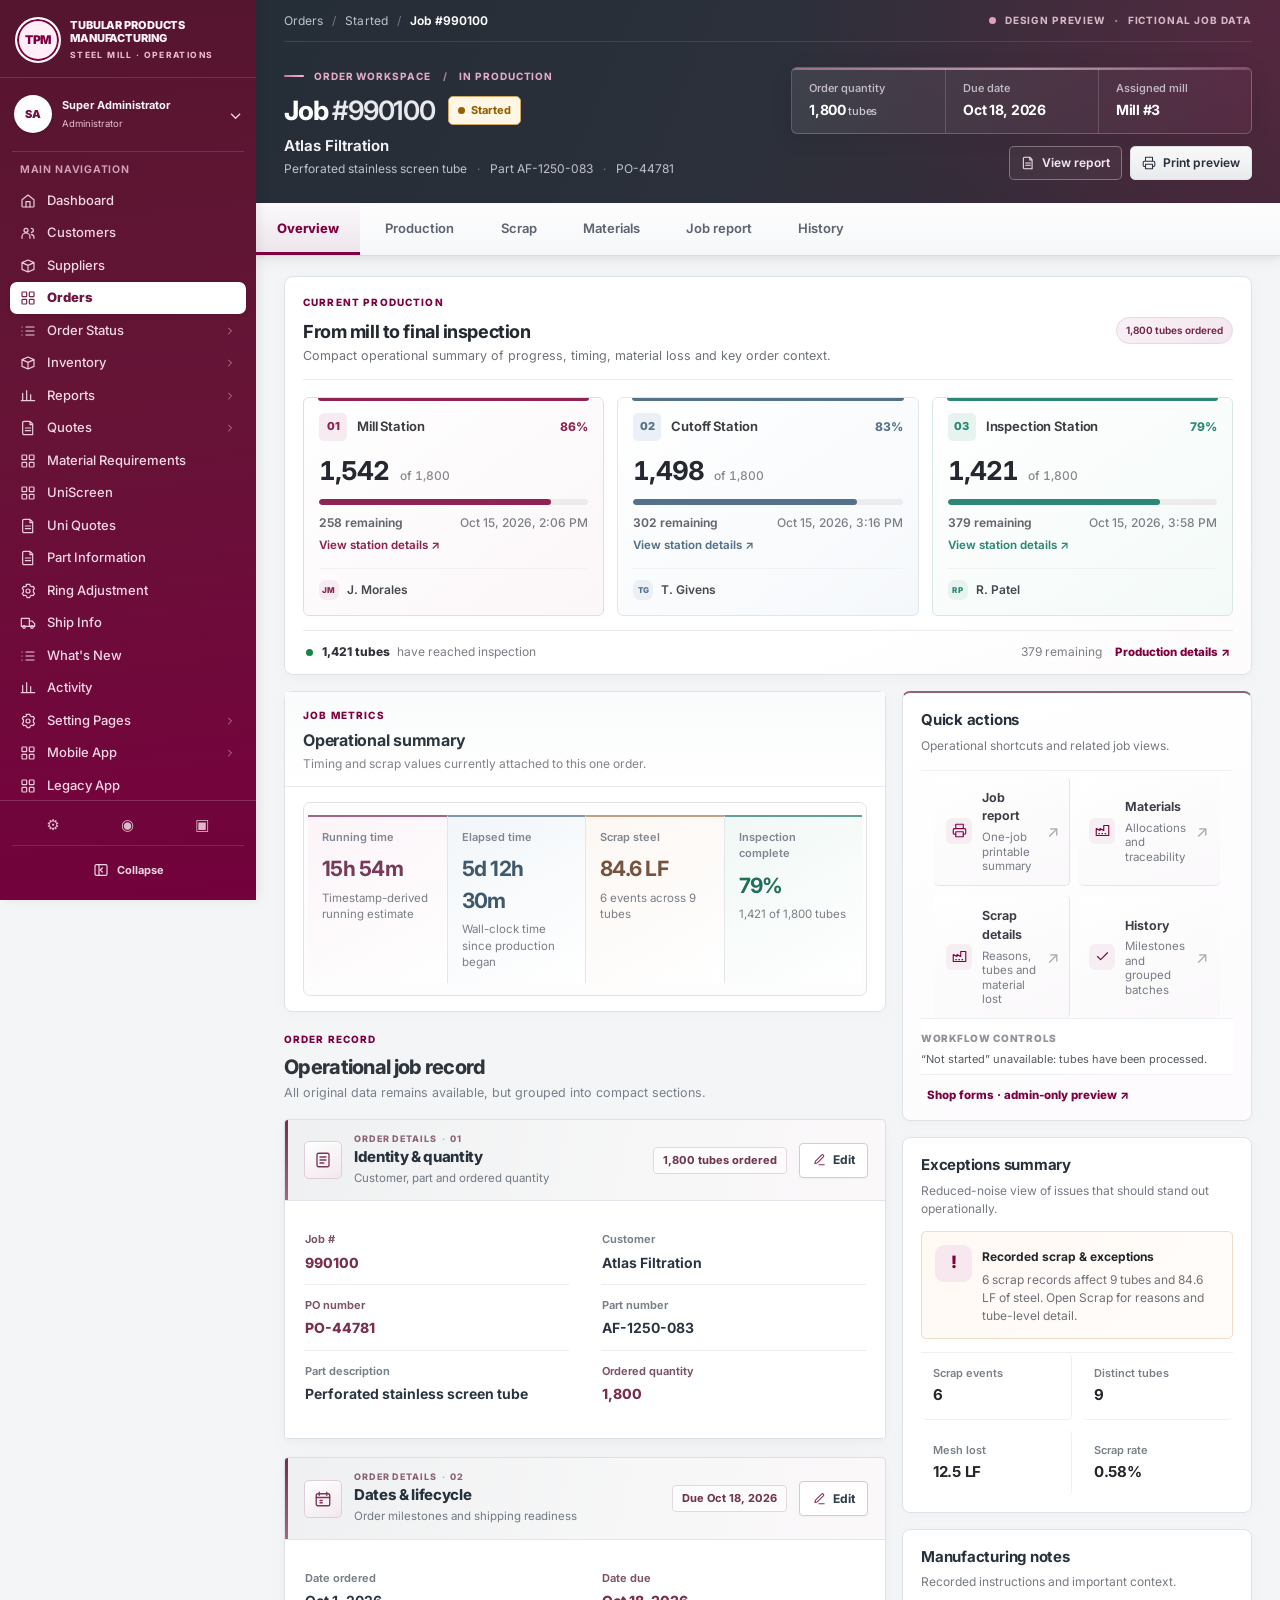
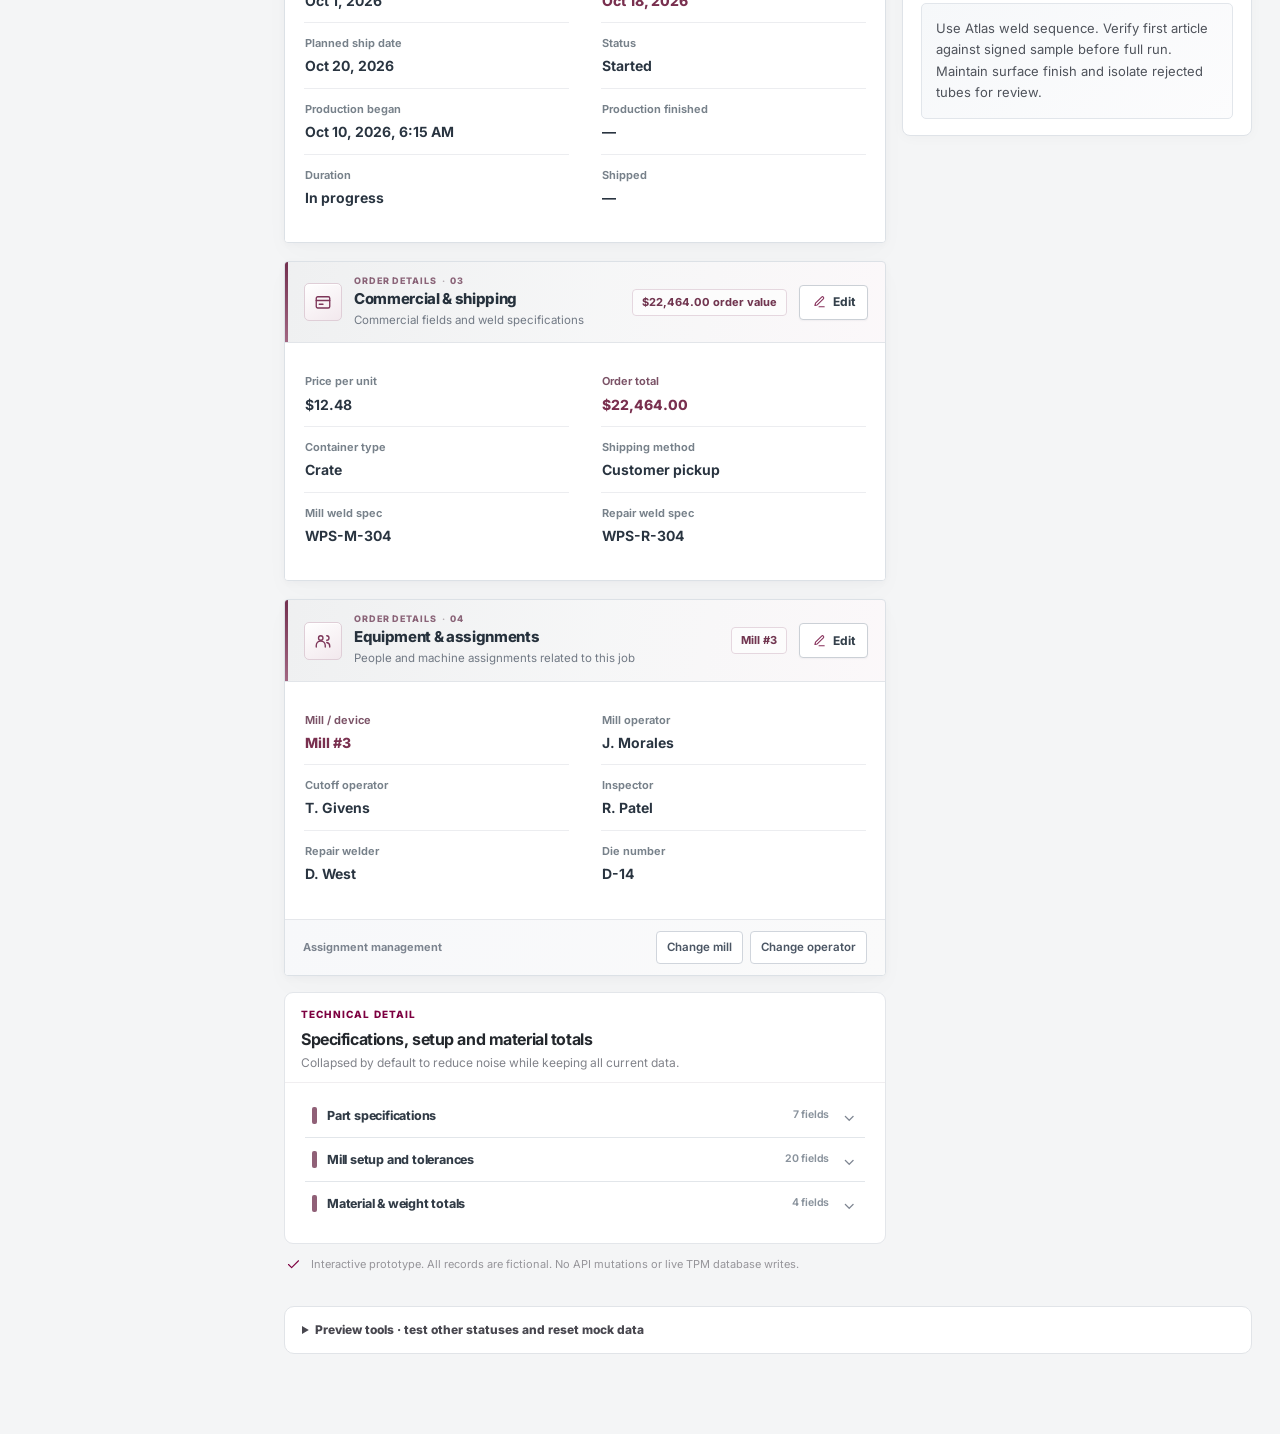
==== index.html @ 7e753745 "Show diagonal slash on disabled Materials allocation checkboxes in viewing mode" ====
<!doctype html><html lang="en"><head><meta charset="utf-8"><meta name="viewport" content="width=device-width, initial-scale=1"><meta name="theme-color" content="#f4f5f6"><title>TPM · Job #990100 · Compact Manufacturing Journey</title><link rel="preconnect" href="https://fonts.googleapis.com"><link rel="preconnect" href="https://fonts.gstatic.com" crossorigin><link href="https://fonts.googleapis.com/css2?family=Inter:wght@400;500;600;700;800;900&display=swap" rel="stylesheet"><style>
:root{--canvas:#f4f5f6;--surface:#fff;--sunken:#edeef0;--fg:#23272c;--muted:#54595f;--subtle:#969ba2;--border:#e1e4e8;--strong:#cdd1d6;--brand:#7d0040;--brand-hover:#660034;--tint:#f8edf3;--green:#168443;--green-bg:#edf9f1;--amber:#b8750a;--amber-bg:#fff7e6;--red:#c52b39;--red-bg:#fff0f1;--shadow:0 1px 3px rgba(23,32,40,.035),0 6px 18px rgba(23,32,40,.025)}
*{box-sizing:border-box}html{scroll-behavior:smooth}body{margin:0;background:var(--canvas);color:var(--fg);font:14px/1.5 'Inter',system-ui,-apple-system,'Segoe UI',sans-serif;-webkit-font-smoothing:antialiased}button,input,select{font:inherit}a{color:inherit;text-decoration:none}button{cursor:pointer}button:focus-visible,a:focus-visible,summary:focus-visible{outline:2px solid var(--brand);outline-offset:3px}button:disabled{opacity:.5;cursor:not-allowed}h1,h2,h3,h4,p{margin:0}svg{width:17px;height:17px;flex:0 0 auto}.muted{color:var(--muted)}.tiny{font-size:11px;color:var(--muted)}.caption{font-size:12px;color:var(--muted)}.label{font-size:11px;text-transform:uppercase;letter-spacing:.075em;font-weight:800;color:var(--subtle)}.eyebrow{font-size:11px;text-transform:uppercase;letter-spacing:.095em;color:var(--brand);font-weight:850}.mono{font-variant-numeric:tabular-nums}.bold{font-weight:800}.mock-badge{display:inline-flex;align-items:center;gap:7px;padding:6px 10px;border-radius:999px;background:var(--amber-bg);color:#945802;border:1px solid #f0dcab;font-weight:800;font-size:11px}.status{display:inline-flex;align-items:center;gap:6px;border-radius:999px;background:var(--amber-bg);color:#956003;padding:6px 11px;font-size:12px;font-weight:750}.status .dot{height:7px;width:7px;background:currentColor;border-radius:50%}.card{border:1px solid var(--border);border-radius:12px;background:var(--surface);box-shadow:var(--shadow);min-width:0}.card-head{display:flex;align-items:start;justify-content:space-between;gap:12px;padding:18px 20px 14px;border-bottom:1px solid var(--border)}.card-head h2{font-size:16px;letter-spacing:-.012em;font-weight:800}.card-head p{font-size:12px;color:var(--muted);margin-top:4px}.card-body{padding:18px 20px}.section-title{font-size:18px;line-height:1.25;letter-spacing:-.015em;font-weight:800}.section-subtitle{color:var(--muted);font-size:12px;margin-top:5px}.btn{display:inline-flex;align-items:center;justify-content:center;gap:7px;border:1px solid var(--border);background:#fff;color:var(--fg);border-radius:8px;padding:9px 13px;min-height:37px;font-size:12.5px;font-weight:750;white-space:nowrap}.btn:hover{border-color:var(--brand);color:var(--brand)}.btn.brand{background:var(--brand);border-color:var(--brand);color:#fff}.btn.brand:hover{background:var(--brand-hover);color:#fff}.btn.tint{background:var(--tint);border-color:#ead0de;color:var(--brand)}.btn.sm{padding:7px 10px;min-height:32px;font-size:12px}.btn.wide{width:100%}.actions{display:flex;gap:8px;align-items:center;flex-wrap:wrap}.link{font-size:12px;font-weight:800;color:var(--brand)}.text-end{text-align:right}.split{display:grid;grid-template-columns:1fr 1fr;gap:15px}.thirds{display:grid;grid-template-columns:repeat(3,minmax(0,1fr));gap:14px}.quarters{display:grid;grid-template-columns:repeat(4,minmax(0,1fr));gap:14px}.metrics{display:grid;grid-template-columns:repeat(4,minmax(0,1fr));gap:13px}.metric{background:#fff;border:1px solid var(--border);border-radius:11px;padding:16px 17px;min-width:0}.metric .n{font-size:11.5px;font-weight:700;color:var(--muted)}.metric .v{font-size:25px;line-height:1.28;font-weight:850;letter-spacing:-.035em;margin:6px 0 4px;overflow-wrap:anywhere}.metric .hint{font-size:11px;color:var(--muted)}.detail-grid{display:grid;grid-template-columns:repeat(3,minmax(0,1fr));gap:12px}.detail-item{min-width:0}.detail-item dt{color:var(--muted);font-size:11px;font-weight:750;margin:0 0 5px}.detail-item dd{margin:0;background:#f6f7f8;border-radius:7px;padding:9px 11px;font-size:12.8px;font-weight:650;min-height:37px;overflow-wrap:anywhere}.progress{height:7px;border-radius:6px;background:var(--sunken);overflow:hidden}.progress>span{display:block;height:100%;border-radius:6px;background:var(--brand)}.pill{display:inline-block;background:var(--tint);color:var(--brand);border-radius:999px;padding:5px 10px;font-size:11px;font-weight:750}.flag{display:inline-flex;align-items:center;gap:6px;border:1px solid #e9d7af;background:#fffaef;padding:7px 10px;border-radius:8px;color:#8b5b0b;font-size:12px;font-weight:700}.table-wrap{overflow-x:auto;max-width:100%}table{width:100%;border-collapse:collapse;text-align:left;font-size:12.5px}th{background:#f7f8f9;color:var(--muted);font-size:11px;letter-spacing:.015em;font-weight:800;white-space:nowrap}td,th{padding:12px 14px;border-bottom:1px solid var(--border)}td{vertical-align:top}tr:last-child td{border-bottom:0}tr:hover td{background:#fcfbfc}.empty{border:1px dashed var(--strong);border-radius:9px;background:#fafafa;color:var(--muted);padding:18px;font-size:12.5px}.note{background:#f8f9fa;border:1px solid var(--border);border-radius:8px;padding:12px 14px;color:var(--muted);font-size:12px;line-height:1.55}.note b{color:var(--fg)}.muted-bg{background:#f7f8f9}.footnote{padding:16px 0 25px;font-size:11px;color:var(--muted)}.divider{height:1px;background:var(--border);margin:16px 0}.subhead{font-size:14px;font-weight:800;margin-bottom:12px}.stack{display:flex;flex-direction:column;gap:15px}.cluster{display:flex;gap:8px;flex-wrap:wrap;align-items:center}.stage{border:1px solid var(--border);border-radius:11px;background:#fff;padding:17px;min-width:0}.stage-head{display:flex;align-items:center;justify-content:space-between;gap:10px;margin-bottom:10px}.stage h3{font-size:14px;font-weight:800}.stage .num{font-size:25px;font-weight:850;letter-spacing:-.03em}.stage .num small{font-size:12px;color:var(--muted);font-weight:650}.stage .helper{font-size:11px;color:var(--muted);margin-top:7px}.report-grid{display:grid;grid-template-columns:repeat(2,minmax(0,1fr));gap:14px}.report-grid .card{min-width:0}.event-list{display:flex;flex-direction:column;gap:0}.event{display:grid;grid-template-columns:30px 1fr auto;align-items:start;gap:12px;padding:14px 0;border-bottom:1px solid var(--border)}.event:last-child{border-bottom:0}.event-dot{height:27px;width:27px;background:var(--tint);color:var(--brand);border-radius:9px;display:grid;place-items:center;font-size:12px;font-weight:900}.event h3{font-size:13px;font-weight:800}.event p{margin-top:3px;color:var(--muted);font-size:12px}.event time{font-size:11px;color:var(--muted);white-space:nowrap}.ui-header{margin-bottom:22px}.ui-header h1{font-size:31px;letter-spacing:-.035em;font-weight:850;line-height:1.12;margin-top:7px}.ui-header p{font-size:13px;color:var(--muted);margin-top:7px}.view-banner{display:flex;align-items:center;justify-content:space-between;gap:12px;margin:0 0 18px}.view-banner h2{font-size:19px;font-weight:850;letter-spacing:-.02em}.view-banner .caption{margin-top:4px}.collapsible{border:1px solid var(--border);border-radius:11px;background:#fff;overflow:hidden}.collapsible summary{padding:14px 18px;cursor:pointer;font-size:13px;font-weight:800;display:flex;align-items:center;justify-content:space-between;gap:12px}.collapsible summary::after{content:'⌄';color:var(--muted);font-size:19px;font-weight:400}.collapsible[open] summary{border-bottom:1px solid var(--border)}.collapsible[open] summary::after{content:'⌃'}.collapsible .inner{padding:17px 18px}.alert-inline{font-size:11px;color:#99600b;background:var(--amber-bg);padding:6px 9px;border-radius:6px}.badge-line{display:inline-flex;align-items:center;gap:7px;font-size:11px;font-weight:800;color:var(--brand);text-transform:uppercase;letter-spacing:.06em}.chip{border:1px solid var(--border);padding:6px 10px;border-radius:7px;background:#fff;color:var(--muted);font-size:12px;font-weight:750}.chip.active{background:var(--tint);color:var(--brand);border-color:#ead4df}
@media(max-width:1060px){.metrics{grid-template-columns:repeat(2,minmax(0,1fr))}.detail-grid{grid-template-columns:repeat(2,minmax(0,1fr))}.quarters{grid-template-columns:repeat(2,minmax(0,1fr))}}@media(max-width:700px){.split,.thirds,.quarters,.metrics,.detail-grid,.report-grid{grid-template-columns:1fr}.card-head,.card-body{padding:15px}.ui-header h1{font-size:26px}.event{grid-template-columns:28px 1fr}.event time{grid-column:2}.wrap{width:calc(100% - 26px)!important}.stage{padding:14px}}
@media print{body{background:#fff}.no-print{display:none!important}.card{box-shadow:none}main{padding:0!important}.wrap{width:100%!important}}

body{background:#f4f5f6}.wrap{width:min(100% - 52px,1420px);margin:0 auto}.c-top{background:#2a2d32;color:#fff;padding:22px 0 24px}.c-top .eyebrow{color:#f4abc9}.c-headline{display:flex;justify-content:space-between;align-items:center;gap:14px}.c-headline h1{font-size:30px;letter-spacing:-.04em;margin-top:7px}.c-headline p{font-size:12px;color:#d2d5da;margin-top:5px}.c-headline .mock-badge{background:#fff1dd}.c-tabs{display:flex;gap:7px;overflow:auto;margin-top:20px}.c-tabs button{background:#383e45;color:#e0e1e2;border:1px solid #555961;border-radius:9px;padding:11px 15px;font-weight:750;font-size:12px;white-space:nowrap}.c-tabs button[aria-current=page]{background:#fff;border-color:#fff;color:var(--brand)}.c-body{padding:24px 0 55px}.c-journey{background:#fff;border:1px solid var(--border);border-radius:14px;padding:22px}.c-process{display:grid;grid-template-columns:repeat(3,1fr);gap:15px;margin-top:18px}.c-step{position:relative;border:1px solid var(--border);border-radius:11px;background:#fff;padding:19px}.c-step::before{position:absolute;content:'';height:4px;width:calc(100% - 36px);background:var(--brand);top:0;left:18px;border-radius:0 0 4px 4px}.c-step .stepno{color:var(--brand);font-size:11px;font-weight:850;text-transform:uppercase;letter-spacing:.09em}.c-step h3{font-size:20px;font-weight:850;margin:8px 0}.c-step .big{font-size:28px;font-weight:900;letter-spacing:-.045em}.c-step .big small{font-size:12px;color:var(--muted);font-weight:650}.c-step .person{font-size:12px;color:var(--muted);margin-top:12px}.c-step .progress{margin-top:14px}.c-step .meta{margin-top:10px;font-size:11px;color:var(--muted)}.c-section{margin-top:20px}.c-section-header{display:flex;justify-content:space-between;gap:12px;align-items:end;margin-bottom:13px}.c-section-header h2{font-size:18px;font-weight:850}.c-section-header p{font-size:12px;color:var(--muted);margin-top:4px}.c-ribbon{display:grid;grid-template-columns:repeat(3,minmax(0,1fr));gap:10px}.c-ribbon .ribbonbox{border:1px solid var(--border);background:#fff;border-radius:10px;padding:14px 16px}.c-ribbon .ribbonbox strong{display:block;font-size:21px;font-weight:850;margin-top:5px}.c-ribbon .ribbonbox span{font-size:11px;color:var(--muted)}.c-detail-bands{display:grid;grid-template-columns:1fr 1fr;gap:14px}.c-detail-bands .card-body{padding:17px}.c-note{border-left:3px solid var(--brand);background:#fff;border-radius:0 9px 9px 0;padding:14px 17px;font-size:12px;line-height:1.6}.c-actions{display:flex;flex-wrap:wrap;gap:9px;background:#fff;border:1px solid var(--border);border-radius:11px;padding:14px;margin-top:17px}.c-actions .label{margin-right:6px}.c-operator-strip{display:grid;grid-template-columns:repeat(3,minmax(0,1fr));gap:12px}.c-operator{border:1px solid var(--border);border-radius:11px;background:#fff;padding:17px}.c-operator strong{font-size:14px}.c-operator .meta{font-size:11px;color:var(--muted);margin-top:6px}.c-operator .v{font-size:22px;font-weight:850;margin-top:8px}.c-quality{display:flex;gap:12px;align-items:center;border:1px solid #e5cbd7;background:#fff;border-radius:11px;padding:17px}.c-quality .symbol{height:40px;width:40px;display:grid;place-items:center;background:var(--tint);border-radius:11px;color:var(--brand);font-size:20px;font-weight:850}.c-quality strong{font-size:14px}.c-quality p{font-size:12px;color:var(--muted)}@media(max-width:850px){.c-process,.c-ribbon,.c-operator-strip{grid-template-columns:1fr}.c-detail-bands{grid-template-columns:1fr}}@media(max-width:650px){.c-headline{align-items:start;flex-direction:column}}

/* TPM premium iteration — overrides only, preserving existing semantic burgundy palette. */
:root{--premium-shadow:0 1px 1px rgba(36,41,48,.016),0 6px 24px rgba(36,41,48,.028);--premium-ink:#22252b;--premium-line:#e7e7e9}
body{font-size:14px;line-height:1.52;letter-spacing:-.006em}
.c-top{background:#edeef0;color:var(--fg);padding:0;border-bottom:1px solid #d7d9de;box-shadow:none}
.c-utility{min-height:42px;display:flex;align-items:center;justify-content:space-between;gap:16px;border-bottom:1px solid #ececef}
.c-crumbs{display:flex;align-items:center;gap:10px;font-size:11.5px;color:#70747c;letter-spacing:.004em}
.c-crumbs strong{color:#303039;font-weight:700}.crumb-mark{color:#c1c3c9}
.mock-note{font-size:10px;font-weight:750;letter-spacing:.11em;color:#8c8290;display:flex;align-items:center;gap:9px;white-space:nowrap}
.mock-dot{width:7px;height:7px;border-radius:999px;background:var(--brand)}.mock-separator{font-size:13px;color:#d1c8cb}
.premium-hero{padding:28px 0 28px;display:flex;align-items:center;justify-content:space-between;gap:26px}
.premium-identity{min-width:0}.premium-eyebrow{font-size:10.5px;letter-spacing:.14em;font-weight:800;color:var(--brand);display:flex;align-items:center;gap:10px}
.premium-line{display:inline-block;height:2px;width:21px;border-radius:4px;background:var(--brand)}.premium-dot{color:#cbb8c2}
.premium-titleline{display:flex;align-items:center;flex-wrap:wrap;gap:15px;margin:8px 0 4px}
.premium-titleline h1{font-size:36px;font-weight:800;letter-spacing:-.055em;line-height:1.12;color:#24262d}.premium-titleline h1 span{font-weight:700;letter-spacing:-.045em}
.premium-company{font-size:16px;font-weight:750;color:#3a353b;line-height:1.3;margin-top:9px}
.premium-description{color:#6e7078;font-size:12.5px;margin-top:5px}.midsep{padding:0 8px;color:#c9c9cc}
.premium-hero-side{min-width:350px;display:flex;flex-direction:column;align-items:flex-end;gap:15px}
.premium-hero-facts{display:flex;align-items:center;justify-content:flex-end;gap:25px;text-align:right}
.premium-hero-facts>div{display:flex;flex-direction:column;gap:3px}.premium-hero-facts>div+div{border-left:1px solid #e7e7ea;padding-left:24px}
.fact-label{font-size:10px;color:#919198;font-weight:750;letter-spacing:.115em}
.premium-hero-facts strong{font-size:17px;font-weight:800;color:#2c3036;letter-spacing:-.02em}.premium-hero-facts strong small{font-size:12px;font-weight:500;color:#8a8e96}
.premium-hero-buttons{display:flex;align-items:center;gap:8px}
.status{font-size:11.5px;padding:6px 12px;font-weight:750;box-shadow:inset 0 0 0 1px #f0e2bd}
.c-tabs{margin:0;gap:0;display:flex;overflow-x:auto;border-top:1px solid #f1f1f2;scrollbar-width:thin;white-space:nowrap}
.c-tabs button{border:0;border-bottom:2px solid transparent;background:transparent;color:#6c6e75;border-radius:0;padding:15px 18px 14px;min-height:48px;font-size:12.7px;font-weight:700;letter-spacing:-.008em}
.c-tabs button:hover{color:var(--brand);background:#fcf9fb}
.c-tabs button[aria-current=page]{border-color:var(--brand);background:transparent;color:var(--brand)}
.c-body{padding:32px 0 75px}.c-section{margin-top:26px}
.content-intro{display:flex;justify-content:space-between;align-items:flex-end;gap:20px;margin-bottom:21px}
.content-overline{display:block;font-size:10.3px;letter-spacing:.13em;color:var(--brand);font-weight:800;margin-bottom:7px}
.content-overline span{padding:0 8px;color:#b7a2ad}.content-intro h2{font-size:25px;letter-spacing:-.045em;line-height:1.2;font-weight:800}
.content-intro p{font-size:13px;color:#73747b;margin-top:6px}
.view-version{font-size:11px;color:#919096;white-space:nowrap}
.journey-shell{border:1px solid var(--border);background:#fff;border-radius:14px;box-shadow:var(--premium-shadow);padding:25px 25px 0}
.journey-heading{display:flex;justify-content:space-between;align-items:center;gap:16px}
.mini-brand{display:block;font-size:10px;font-weight:800;letter-spacing:.115em;color:var(--brand);margin-bottom:8px}
.journey-heading h2{font-size:19px;letter-spacing:-.03em;font-weight:800}
.journey-heading p{font-size:12.2px;color:#777981;margin-top:6px}
.journey-context{padding:7px 11px;border:1px solid var(--border);border-radius:7px;font-size:11.5px;font-weight:700;color:#74757b;background:#fafafa;white-space:nowrap}
.premium-stages{display:grid;grid-template-columns:repeat(3,minmax(0,1fr));gap:13px;margin-top:21px}
.premium-stage{min-width:0;border:1px solid #e8e6e8;border-radius:11px;padding:20px 20px 15px;background:linear-gradient(180deg,#fff 0%,#fff 78%,#fdfcfd 100%);position:relative}
.premium-stage::before{content:'';height:3px;background:var(--brand);position:absolute;left:19px;right:19px;top:0;border-radius:0 0 5px 5px}
.premium-stage-top{display:flex;align-items:flex-start;gap:12px}
.premium-stage-no{display:grid;place-items:center;width:31px;height:31px;border-radius:8px;background:#f7edf2;color:var(--brand);font-size:12px;font-weight:850;flex:none}
.premium-stage-meta{flex:1;display:flex;align-items:flex-start;justify-content:space-between;gap:12px;padding-top:4px}
.premium-stage-overline{font-size:12.5px;color:#3b3d42;font-weight:800;text-transform:capitalize}.premium-stage-pct{font-size:11px;color:#7e8288;font-weight:750;white-space:nowrap}
.premium-stage-value{font-size:31px;font-weight:800;line-height:1.2;letter-spacing:-.05em;margin-top:19px;color:#252830;font-variant-numeric:tabular-nums}
.premium-stage-value small{font-size:12px;color:#88888f;font-weight:500;letter-spacing:0;margin-left:4px}
.premium-stage .progress{margin-top:17px;height:6px;border-radius:99px;background:#ececef}.premium-stage .progress>span{border-radius:99px}
.premium-stage-below{display:flex;align-items:center;justify-content:space-between;gap:12px;flex-wrap:wrap;font-size:11px;color:#7e8087;margin-top:10px}
.premium-stage-below span:first-child{color:#64676e;font-weight:650}
.premium-stage-person{display:flex;align-items:center;gap:8px;border-top:1px solid #f1f0f2;padding-top:14px;margin-top:17px;color:#454850;font-size:12px;font-weight:700}
.avatar,.person-avatar{display:grid;place-items:center;background:#f6eaf0;color:var(--brand);font-size:9.5px;font-weight:850;width:24px;height:24px;border-radius:7px;letter-spacing:.02em}
.journey-footer{display:flex;align-items:center;justify-content:space-between;gap:12px;padding:18px 0;border-top:1px solid #f1eff1;margin-top:20px;color:#7b7e84;font-size:11.5px}
.journey-footer>div{display:flex;align-items:center;gap:7px;flex-wrap:wrap}.journey-footer strong{color:#32343a;font-weight:800}.journey-foot-dot{display:inline-block;width:7px;height:7px;background:var(--green);border-radius:50%;margin-right:2px}
.inline-link{border:0;padding:0;background:none;color:var(--brand);font-size:11.5px;font-weight:800;margin-left:6px}
.overview-midgrid{display:grid;grid-template-columns:minmax(0,1.72fr) minmax(305px,1fr);gap:16px;margin-top:18px;align-items:stretch}
.card{border-radius:12px;box-shadow:var(--premium-shadow);border-color:#e5e5e8}
.card-head{padding:20px 22px 16px;align-items:center;border-bottom:1px solid #f0eef0}
.card-head h2{font-size:16px;font-weight:800;letter-spacing:-.027em;line-height:1.22}
.card-head p{font-size:12px;line-height:1.48;color:#81838a;margin-top:5px}.card-body{padding:18px 22px}
.premium-timing{overflow:hidden;display:flex;flex-direction:column}
.premium-trio{display:grid;grid-template-columns:repeat(3,minmax(0,1fr));padding:22px 19px;gap:0;flex:1;align-content:center}
.premium-trio-cell{display:flex;flex-direction:column;gap:7px;padding:4px 18px 3px;min-width:0}.premium-trio-cell+.premium-trio-cell{border-left:1px solid #efedf0}
.premium-trio-cell>span{font-size:11.5px;color:#797b82;font-weight:650}
.premium-trio-cell strong{font-size:27px;line-height:1.12;letter-spacing:-.045em;font-weight:850;white-space:nowrap;color:#252630;font-variant-numeric:tabular-nums}
.premium-trio-cell strong em{font-size:14px;font-style:normal;font-weight:650;letter-spacing:0;color:#888a90}
.premium-trio-cell small{font-size:11px;line-height:1.55;color:#929299}
.precision-foot{display:flex;gap:10px;padding:13px 21px;background:#faf9fa;border-top:1px solid #efeeee;font-size:11.5px;color:#757982;line-height:1.5;align-items:flex-start}
.precision-foot svg{width:15px;height:15px;color:var(--brand);margin-top:1px}
.premium-quick{display:flex;flex-direction:column}
.quick-list{padding:6px 13px 0;flex:1}
.quick-link{border:0;border-bottom:1px solid #f2f0f2;background:transparent;display:flex;width:100%;align-items:center;gap:11px;text-align:left;padding:11px 9px;color:#3b3e45}
.quick-link:hover{background:#fbf7f9;border-radius:8px;color:var(--brand)}
.quick-link:last-child{border-bottom:0}
.quick-icon{width:32px;height:32px;background:#f6eef2;border-radius:8px;color:var(--brand);display:grid;place-items:center;flex:none}
.quick-icon svg{width:15px;height:15px}.quick-text{display:flex;flex:1;flex-direction:column;gap:2px}.quick-text strong{font-size:12.4px;font-weight:750}.quick-text small{font-size:11px;color:#919097}
.quick-arrow{font-size:16px;color:#a9a6aa}.quick-bottom{border-top:1px solid #f0eff0;padding:13px 21px 14px}
.quick-bottom a{display:flex;align-items:center;gap:8px;color:var(--brand);font-size:12px;font-weight:800}
.quick-bottom a span{margin-left:auto;font-size:17px}.quick-bottom svg{width:15px}
.premium-quality{display:flex;align-items:center;gap:14px;padding:17px 19px;border:1px solid #ead6e0;border-radius:12px;background:#fffbfd}
.premium-quality-icon{width:37px;height:37px;background:#f7e7ef;border-radius:9px;display:grid;place-items:center;font-size:17px;font-weight:850;color:var(--brand);flex:none}
.premium-quality-main{flex:1}.quality-title{font-size:13.4px;font-weight:800;color:#3d323b}
.premium-quality-main p{font-size:11.8px;color:#817882;line-height:1.5;margin-top:3px}
.c-section-header h2{font-size:19px;letter-spacing:-.03em;font-weight:800}.c-section-header p{font-size:12.4px;margin-top:6px}
.premium-people{display:grid;grid-template-columns:repeat(3,minmax(0,1fr));gap:13px}
.premium-person{display:flex;align-items:center;gap:13px;padding:17px 18px;background:#fff;border:1px solid #e6e5e8;border-radius:12px;box-shadow:var(--premium-shadow)}
.premium-person .person-avatar{width:42px;height:42px;border-radius:11px;font-size:12px}
.person-info{display:flex;flex-direction:column;gap:3px;min-width:0}.person-info span{font-size:10.5px;font-weight:700;text-transform:uppercase;letter-spacing:.06em;color:#9a969e}.person-info strong{font-size:14px;font-weight:800;color:#383940}.person-info small{font-size:11.3px;color:#85878e}
.premium-detail-bands{gap:16px}
.detail-grid{grid-template-columns:repeat(2,minmax(0,1fr));column-gap:30px;row-gap:0}
.detail-item{padding:13px 0 14px;border-bottom:1px solid #efeff1;min-height:71px}.detail-item:last-child{border-bottom:0}
.detail-item dt{color:#888b91;font-size:11px;font-weight:650;letter-spacing:0;margin:0 0 6px;line-height:1.3}
.detail-item dd{margin:0;padding:0;border:0;border-radius:0;background:transparent;color:#2e3037;font-size:14px;font-weight:750;line-height:1.4;min-height:0;overflow-wrap:anywhere}
.premium-info-card .card-body{padding:4px 22px 12px}
.premium-notes{display:flex;align-items:flex-start;gap:14px;padding:3px 0 7px}
.note-mark{font-size:43px;font-weight:800;color:#e0bfcf;line-height:.75}
.premium-notes p{font-size:13.5px;font-weight:520;line-height:1.8;letter-spacing:.001em;color:#56565e;max-width:88ch}
.collapsible{border-color:#e5e5e8;border-radius:11px;box-shadow:var(--premium-shadow)}
.collapsible summary{padding:19px 22px;font-size:14px;letter-spacing:-.016em}
.collapsible .inner{padding:2px 22px 18px}
.premium-bottom{display:flex;gap:10px;align-items:center;padding:19px 2px 9px;font-size:11px;color:#96959a}
.premium-bottom svg{height:15px;width:15px;color:var(--brand)}
/* Compact TPM overview iteration */
.compact-hero{padding:18px 0 18px;display:grid;grid-template-columns:minmax(0,1.6fr) auto auto;gap:18px;align-items:end}
.compact-hero-main{min-width:0}.compact-titleline{display:flex;align-items:center;gap:12px;flex-wrap:wrap;margin-top:7px}.compact-titleline h1{font-size:30px;font-weight:820;letter-spacing:-.05em;line-height:1.05;color:#24262d}.compact-titleline h1 span{font-weight:760}.compact-company{font-size:15px;font-weight:760;color:#31343a;margin-top:6px}.compact-meta{color:#61656c;font-size:12px;margin-top:4px}.compact-facts{display:flex;align-items:flex-end;gap:14px;flex-wrap:wrap;justify-content:flex-end}.compact-facts>div{min-width:116px;padding:10px 12px;border:1px solid #d9dce2;background:#f7f8fa;border-radius:10px}.compact-facts strong{display:block;font-size:15px;font-weight:800;color:#2d3137;letter-spacing:-.02em}.compact-facts strong small{font-size:11px;font-weight:600;color:#7a8088}.compact-header-actions{display:flex;align-items:center;justify-content:flex-end}.c-body{padding:24px 0 60px}.card{border-radius:10px;box-shadow:none}.card-head{padding:14px 16px 10px}.card-body{padding:14px 16px}.detail-grid{grid-template-columns:repeat(2,minmax(0,1fr));gap:10px}.detail-item dt{font-size:10.5px;margin:0 0 4px}.detail-item dd{background:#f7f8fa;padding:8px 10px;font-size:12px;min-height:34px}.journey-shell{padding:15px 16px;border-radius:10px;border:1px solid #dde1e6;background:#fff}.journey-heading{display:flex;align-items:end;justify-content:space-between;gap:12px;padding-bottom:12px;border-bottom:1px solid #eff1f4}.journey-heading h2{font-size:18px;letter-spacing:-.03em}.journey-heading p{font-size:12px;color:#6d7279;margin-top:4px}.journey-context{font-size:11px;padding:7px 10px;border-radius:999px;background:#f6eaf0;color:var(--brand);font-weight:800}.premium-stages{gap:10px;margin-top:14px}.premium-stage{padding:14px 14px 12px;border-radius:10px}.premium-stage::before{left:14px;right:14px}.premium-stage-no{width:28px;height:28px}.premium-stage-value{font-size:25px;margin-top:12px}.premium-stage .progress{margin-top:11px}.premium-stage-person{margin-top:12px;padding-top:10px}.journey-footer{padding:12px 0 0;margin-top:12px;font-size:11px}.content-intro{display:none}.overview-density{display:grid;grid-template-columns:minmax(0,1.7fr) minmax(300px,.9fr);gap:14px;margin-top:14px;align-items:start}.compact-stack{display:flex;flex-direction:column;gap:14px}.compact-kpi-grid{display:grid;grid-template-columns:repeat(4,minmax(0,1fr));gap:10px}.compact-kpi{border:1px solid #e1e5ea;border-radius:10px;background:#fff;padding:12px 13px}.compact-kpi label{display:block;font-size:10px;font-weight:800;letter-spacing:.08em;color:#818691;text-transform:uppercase}.compact-kpi strong{display:block;margin-top:7px;font-size:20px;font-weight:820;letter-spacing:-.035em;color:#252930}.compact-kpi small{display:block;margin-top:4px;font-size:11px;line-height:1.45;color:#7a7f86}.compact-section-card .card-head{padding-bottom:8px}.compact-section-card .card-head h2{font-size:15px}.card-head-actions{display:flex;gap:7px;align-items:center;flex-wrap:wrap}.btn.ghost{background:#f7f8fa}.compact-record{border-top:1px solid #eef0f2;padding-top:12px;margin-top:12px}.compact-record:first-child{border-top:0;padding-top:0;margin-top:0}.compact-record-head{display:flex;justify-content:space-between;align-items:flex-start;gap:12px;margin-bottom:10px}.compact-record-head h3{font-size:13px;font-weight:820;letter-spacing:-.015em}.compact-record-head p{font-size:11px;color:#757981;margin-top:2px}.compact-detail-grid{display:grid;grid-template-columns:repeat(2,minmax(0,1fr));gap:9px 12px}.compact-detail-item{min-width:0}.compact-detail-item dt{font-size:10px;font-weight:800;letter-spacing:.04em;text-transform:uppercase;color:#7d828b;margin-bottom:4px}.compact-detail-item dd{margin:0;padding:8px 10px;border-radius:8px;background:#f7f8fa;font-size:12px;font-weight:700;color:#2e3238;line-height:1.35;overflow-wrap:anywhere}.compact-sidecard{padding:14px 16px}.compact-sidecard h3{font-size:13px;font-weight:820;letter-spacing:-.015em}.compact-sidecard p{font-size:11px;color:#767a82;margin-top:3px}.compact-quick-grid{display:grid;grid-template-columns:1fr 1fr;gap:8px;margin-top:12px}.compact-quick-grid .quick-link{padding:10px 11px;border:1px solid #e4e6ea;border-radius:10px;background:#fff;display:flex;align-items:flex-start;gap:10px;text-align:left}.compact-quick-grid .quick-text strong{font-size:12px}.compact-quick-grid .quick-text small{display:block;margin-top:2px;font-size:10.5px;color:#777c85;line-height:1.4}.compact-alert{display:flex;gap:10px;align-items:flex-start;padding:12px;border:1px solid #efd2de;background:#fff7fb;border-radius:10px}.compact-alert strong{font-size:12px}.compact-alert p{font-size:11px;color:#6f7179;line-height:1.45}.compact-notes{background:#f8f9fb;border:1px solid #e4e6eb;border-radius:10px;padding:12px 13px;font-size:12px;line-height:1.6;color:#4f535b}.compact-mini-list{display:grid;grid-template-columns:1fr 1fr;gap:8px;margin-top:10px}.compact-mini{border:1px solid #e4e6ea;border-radius:9px;background:#fff;padding:10px}.compact-mini label{display:block;font-size:10px;font-weight:800;color:#7a8088;letter-spacing:.07em;text-transform:uppercase}.compact-mini strong{display:block;margin-top:6px;font-size:14px;font-weight:800;letter-spacing:-.02em}.compact-section{margin-top:14px}.premium-disclosures{gap:12px}.collapsible summary{padding:14px 16px;font-size:13px}.collapsible .inner{padding:2px 16px 14px}.section-modal-grid{display:grid;grid-template-columns:repeat(2,minmax(0,1fr));gap:12px 14px}.section-modal-item{min-width:0}.section-modal-item label{display:block;font-size:10.5px;font-weight:800;color:#747983;letter-spacing:.05em;text-transform:uppercase;margin-bottom:6px}.section-modal-item .read-value,.section-modal-item input,.section-modal-item select{width:100%;min-height:38px;border:1px solid #d8dde3;border-radius:8px;background:#fff;padding:9px 11px;font-size:12.5px;font-weight:700;color:#2d3238}.section-modal-item .read-value{display:flex;align-items:center;background:#f7f8fa}.section-modal-actions{display:flex;gap:7px;flex-wrap:wrap;margin-bottom:12px}.section-modal-note{margin-top:12px;background:#f8f9fb;border:1px solid #e6e7ea;border-radius:8px;padding:10px 12px;font-size:11px;color:#666b73;line-height:1.5}.quick-operation{padding:9px 16px 13px}.preview-tools{margin-top:18px}
@media(max-width:1150px){.overview-density{grid-template-columns:1fr}.compact-facts{justify-content:flex-start}.compact-hero{grid-template-columns:1fr}.compact-header-actions{justify-content:flex-start}}
@media(max-width:850px){.compact-kpi-grid,.compact-detail-grid,.compact-mini-list,.compact-quick-grid{grid-template-columns:1fr 1fr}.compact-hero{gap:14px}.compact-facts>div{min-width:0;flex:1 1 130px}}
@media(max-width:650px){.detail-grid,.compact-detail-grid,.compact-kpi-grid,.compact-quick-grid,.compact-mini-list,.section-modal-grid{grid-template-columns:1fr}.compact-titleline h1{font-size:26px}.compact-facts{display:grid;grid-template-columns:1fr 1fr}.compact-facts>div{padding:9px 10px}}
/* Apply the same improved read-only typography and cards to the other five views. */
.metric{border-color:#e7e6e8;padding:19px;border-radius:11px;box-shadow:var(--premium-shadow)}
.metric .n{font-size:11.5px;font-weight:650;color:#797b82}
.metric .v{font-size:27px;letter-spacing:-.044em;line-height:1.2;font-weight:800;margin:10px 0 6px}
.metric .hint{font-size:11px;color:#8e9096;line-height:1.5}
.stage{border-color:#e7e6e8;padding:20px}
.c-step{border-color:#e7e6e8}.c-step h3{letter-spacing:-.02em;font-weight:800}
.view-banner{margin-bottom:24px}.view-banner h2{font-size:23px;letter-spacing:-.038em}
.view-banner .caption{font-size:12.5px;margin-top:6px}
.mock-badge{font-size:10.5px}
.btn{min-height:39px;font-size:12px;font-weight:750;transition:background .15s,border-color .15s,color .15s}
.btn.brand{box-shadow:0 2px 4px rgba(125,0,64,.12)}
.note{background:#f9f9fa;color:#62666e}
@media(max-width:1150px){.overview-midgrid{grid-template-columns:1fr}.premium-hero{align-items:flex-start}.premium-hero-side{min-width:270px}}
@media(max-width:850px){.premium-stages,.premium-people{grid-template-columns:1fr}.premium-hero{align-items:flex-start;flex-direction:column}.premium-hero-side{width:100%;min-width:0;flex-direction:row;align-items:center;justify-content:space-between;flex-wrap:wrap}.premium-hero-facts{text-align:left}.premium-hero-facts>div+div{padding-left:22px}.c-body{padding-top:24px}}
@media(max-width:650px){.wrap{width:calc(100% - 30px)}.c-utility{align-items:flex-start;flex-direction:column;gap:6px;padding:11px 0}.mock-note{font-size:9px}.premium-hero{padding:23px 0}.premium-titleline h1{font-size:31px}.premium-company{font-size:15px}.premium-description{line-height:1.7}.premium-hero-side{flex-direction:column;align-items:flex-start;gap:14px}.premium-hero-facts{gap:15px}.premium-hero-facts strong{font-size:15px}.premium-hero-buttons{width:100%}.premium-hero-buttons>.btn{flex:1}.c-tabs button{padding:13px 13px}.content-intro{align-items:flex-start;flex-direction:column;gap:6px}.content-intro h2{font-size:23px}.journey-shell{padding:19px 17px 0}.journey-heading{align-items:flex-start;flex-direction:column}.premium-stages{margin-top:15px}.journey-footer{align-items:flex-start;flex-direction:column;gap:9px}.premium-trio{grid-template-columns:1fr;padding:10px 19px}.premium-trio-cell{padding:15px 4px}.premium-trio-cell+.premium-trio-cell{border-left:0;border-top:1px solid #efedf0}.premium-quality{align-items:flex-start;flex-wrap:wrap}.premium-quality .btn{margin-left:50px}.detail-grid{grid-template-columns:1fr}.premium-info-card .card-body{padding:2px 18px 10px}.premium-people{gap:9px}.premium-person{padding:14px}.quick-list{padding-left:13px;padding-right:13px}}
@media print{.c-top{display:none}.premium-quick{display:none}.quick-bottom,.premium-bottom{display:none}.c-body{padding:0}}


/* The edit interaction uses the same TPM design system. It distinguishes data
   entry controls from immutable ERP facts and computed figures. */
.editing-state{background:#fff9ec;border:1px solid #f0daa9;border-radius:10px;padding:11px 16px;display:flex;align-items:center;justify-content:space-between;gap:12px;flex-wrap:wrap;margin:0 0 16px}
.editing-state strong{font-size:12.5px;color:#8c610b}.editing-state span{font-size:11px;color:#8b773f}
.premium-hero-buttons .btn{min-height:38px}.btn.danger{background:#fff4f4;border-color:#f0ced1;color:#a52332}.btn.danger:hover{border-color:#bf3946;color:#a52332}
.btn:focus-visible{outline:2px solid var(--brand);outline-offset:2px}.btn:disabled,.quick-link:disabled{opacity:.55;cursor:not-allowed}
.record-edit-grid{display:grid;grid-template-columns:repeat(2,minmax(0,1fr));column-gap:22px;row-gap:5px}
.record-edit-item{padding:12px 0;border-bottom:1px solid #efeff1;min-width:0}
.record-edit-item label{font-size:11px;color:#76777f;font-weight:700;margin-bottom:7px;display:block}
.record-edit-item input,.record-edit-item select,.dialog-field input,.dialog-field select{display:block;width:100%;min-width:0;border:1px solid #d9d2d8;border-radius:8px;padding:10px 12px;min-height:41px;background:#fff;color:#292b32;box-shadow:0 1px 2px #00000006;font-size:13px;font-weight:650}
.record-edit-item input:focus,.record-edit-item select:focus,.dialog-field input:focus,.dialog-field select:focus{outline:2px solid #7d00403b;outline-offset:1px;border-color:var(--brand)}
.record-edit-item .read-value{font-size:13px;font-weight:750;min-height:41px;display:flex;align-items:center;line-height:1.5;color:#3d3c43}
.edit-tag{font-size:9px;letter-spacing:.045em;text-transform:uppercase;color:#918792;font-weight:800;margin-left:5px}
.edit-caption{font-size:10px;color:#95919a;margin-top:6px}
.record-inline-button{border:0;background:transparent;color:var(--brand);font-weight:800;font-size:11px;padding:4px 0;margin-left:9px}
.record-inline-button:hover{text-decoration:underline}
.preview-trust{background:#fbfbfc;color:#797980;border:1px dashed #dfdce0;border-radius:9px;padding:11px 14px;font-size:11.5px;line-height:1.55;margin-top:16px}
.preview-trust strong{color:#51515a}
.preview-tools{border:1px solid var(--border);border-radius:10px;background:#fff;margin:25px 0 12px;overflow:hidden}
.preview-tools>summary{cursor:pointer;font-size:12px;font-weight:800;padding:14px 17px;color:#48474f}
.preview-tools>div{border-top:1px solid var(--border);padding:15px 17px;font-size:12px;color:var(--muted)}
.preview-tools select{border:1px solid var(--border);border-radius:8px;padding:9px 10px;background:#fff;color:var(--fg);font-weight:700}
.premium-stage[role=button]{cursor:pointer;transition:border-color .15s,box-shadow .15s,transform .15s}
.premium-stage[role=button]:hover,.premium-stage[role=button]:focus-visible{border-color:#cb7a9f;box-shadow:0 5px 18px #7d004014;transform:translateY(-1px)}
.stage-detail-link{color:var(--brand);font-weight:800;font-size:11px;margin-top:8px;display:inline-block}
.quick-operation{padding:9px 18px 14px;border-top:1px solid #efedf0;background:#fff}
.quick-operation-head{font-size:10px;font-weight:850;letter-spacing:.07em;color:#929098;text-transform:uppercase;margin-bottom:8px}
.quick-operation .btn{min-height:32px;padding:7px 10px;font-size:11px}
.dialog-preview{border:1px solid #dfdade;border-radius:14px;padding:0;box-shadow:0 24px 70px #1a0c1a47;width:min(92vw,520px);max-height:85vh;color:var(--fg);background:#fff}
.dialog-preview::backdrop{background:#14101586;backdrop-filter:blur(2px)}
.dialog-head{padding:21px 24px 16px;border-bottom:1px solid #efedf0;display:flex;justify-content:space-between;gap:15px;align-items:start}
.dialog-head h2{font-size:20px;font-weight:850;letter-spacing:-.025em}.dialog-head p{color:var(--muted);font-size:12px;margin-top:6px;line-height:1.5}
.dialog-close{border:1px solid var(--border);background:#fff;border-radius:8px;font-size:17px;width:33px;height:33px;display:grid;place-items:center}
.dialog-inner{padding:20px 24px;max-height:53vh;overflow:auto}.dialog-field{margin-bottom:15px}.dialog-field label{font-size:12px;color:var(--muted);font-weight:750;display:block;margin-bottom:7px}
.dialog-actions{display:flex;justify-content:flex-end;gap:9px;padding:15px 24px 18px;background:#f9f9fa;border-top:1px solid var(--border);flex-wrap:wrap}
.dialog-data{display:grid;grid-template-columns:1fr 1fr;gap:12px}.dialog-data>div{background:#f7f7f8;border-radius:8px;padding:13px}.dialog-data strong{font-size:19px;display:block;margin-top:5px}.dialog-data label{color:#81818a;font-size:11px}
.preview-toast{position:fixed;right:20px;bottom:20px;z-index:999;background:#292c32;color:#fff;border:1px solid #353b45;box-shadow:0 10px 25px #0003;border-radius:10px;padding:13px 17px;max-width:min(400px,calc(100vw - 40px));font-size:12px;font-weight:700;display:none}
.preview-toast.show{display:block}
.material-action-head{display:flex;justify-content:space-between;gap:12px;align-items:center;padding-bottom:12px;flex-wrap:wrap}
.material-editor-note{padding:12px 14px;border-radius:8px;background:#f8f1f5;border:1px solid #eadbe4;font-size:12px;color:#6f4760;margin-top:12px}
@media(max-width:780px){.record-edit-grid{grid-template-columns:1fr}.dialog-data{grid-template-columns:1fr}.preview-trust{margin-top:8px}.premium-hero-buttons{gap:7px}.premium-hero-buttons>.btn{flex:1}}
@media print{.preview-tools,.preview-toast,.editing-state,.dialog-preview,.material-action-head,.record-inline-button,.quick-operation{display:none!important}}
/* TPM V2 refinement — compact operational density, no data removed. */
.c-top{background:#2f3439;color:#f7f8f9;border-bottom:1px solid #272b2f;box-shadow:0 2px 8px rgba(25,29,33,.1)}
.c-utility{min-height:36px;border-color:rgba(255,255,255,.13)}
.c-crumbs{color:#b9bfc5;font-size:11px}
.c-crumbs strong{color:#fff}
.crumb-mark{color:#818991}
.mock-note{color:#b6bdc4;font-size:9px}
.mock-dot{background:#e7a4c7}
.mock-separator{color:#77808a}
.compact-hero{padding:15px 0 15px;gap:14px;align-items:center}
.premium-eyebrow{color:#e5b3cc;font-size:9px;letter-spacing:.12em}
.premium-line{background:#e5b3cc}
.premium-dot{color:#9aa2a9}
.compact-titleline{margin-top:5px;gap:10px}
.compact-titleline h1{font-size:27px;letter-spacing:-.04em;color:#fff}
.compact-company{margin-top:4px;font-size:14px;color:#edf0f3}
.compact-meta{color:#b8c0c8;margin-top:3px;font-size:11.5px}
.midsep{color:#7d8892;padding:0 6px}
.compact-facts{gap:8px}
.compact-facts>div{padding:8px 12px;min-width:99px;border-color:#555d65;background:#3b4148;border-radius:7px}
.compact-facts .fact-label{color:#b5bdc5;font-size:9px;letter-spacing:.065em}
.compact-facts strong{margin-top:3px;color:#fff;font-size:13px}
.compact-facts strong small{color:#bec5cc;font-size:10px}
.compact-header-actions .btn{border:1px solid #68717a;background:#41484f;color:#fff;min-height:33px;border-radius:7px}
.compact-header-actions .btn:hover{background:#555d65;border-color:#9ca5ae;color:#fff}
.c-tabs{border-top:1px solid rgba(255,255,255,.1);background:#2f3439}
.c-tabs button{min-height:43px;padding:11px 15px;color:#b7c0c7;font-size:12px;font-weight:680}
.c-tabs button:hover{background:rgba(255,255,255,.055);color:#fff}
.c-tabs button[aria-current=page]{color:#fff;border-color:#e7a4c7;background:rgba(255,255,255,.045)}
.c-body{padding-top:18px}
.journey-shell{padding:13px 16px 11px;border-color:#dfe3e8;border-radius:9px}
.journey-heading{padding-bottom:10px}
.journey-heading h2{font-size:17px;font-weight:810}
.journey-heading p{font-size:11.5px;margin-top:2px}
.journey-context{font-size:10px;padding:5px 9px}
.premium-stages{gap:9px;margin-top:11px}
.premium-stage{padding:12px 13px 10px;border-radius:8px;box-shadow:none;background:#fff}
.premium-stage-no{width:24px;height:24px;font-size:10px;border-radius:6px}
.premium-stage-top{gap:8px;align-items:center}
.premium-stage-meta{padding:0;align-items:center}
.premium-stage-overline{font-size:11.5px}
.premium-stage-pct{font-size:10px}
.premium-stage-value{font-size:23px;margin-top:10px}
.premium-stage-value small{font-size:11px}
.premium-stage .progress{margin-top:8px;height:5px}
.premium-stage-below{font-size:10px;margin-top:6px}
.stage-detail-link{margin-top:5px;font-size:10px}
.premium-stage-person{margin-top:8px;padding-top:8px;font-size:11px}
.avatar{width:20px;height:20px;font-size:8px}
.journey-footer{margin-top:10px;padding-top:9px;font-size:10.5px}
.overview-density{margin-top:12px;gap:12px;grid-template-columns:minmax(0,1.78fr) minmax(270px,.86fr)}
.compact-stack{gap:12px}
.card{border-color:#e3e6ea;box-shadow:none;border-radius:9px}
.compact-section-card .card-head{padding:12px 16px 8px;border-bottom:1px solid #edf0f2}
.compact-section-card .card-head h2{font-size:14px}
.compact-section-card .card-head p{margin-top:2px;font-size:11px}
.compact-section-card .card-body{padding:10px 16px 13px}
.compact-kpi-grid{gap:0;border:1px solid #e8ebee;border-radius:8px;background:#fafbfc;padding:9px 2px}
.compact-kpi{border:0;background:transparent;border-radius:0;padding:5px 11px}
.compact-kpi + .compact-kpi{border-left:1px solid #e2e5e8}
.compact-kpi label{font-size:9px;letter-spacing:.06em}
.compact-kpi strong{font-size:18px;margin-top:4px}
.compact-kpi small{font-size:10px;margin-top:2px;line-height:1.35}
.compact-record{margin-top:12px;padding-top:12px}
.compact-record:first-child{margin-top:0;padding-top:0}
.compact-record-head{margin-bottom:8px;align-items:center}
.compact-record-head h3{font-size:12.5px}
.compact-record-head p{font-size:10.5px;margin-top:1px}
.compact-record-head .btn{font-size:11px;padding:5px 9px;min-height:29px;border-radius:6px}
.compact-detail-grid{grid-template-columns:repeat(3,minmax(0,1fr));gap:6px 15px}
.compact-detail-item{border-bottom:1px solid #f0f1f3;padding-bottom:7px}
.compact-detail-item dt{color:#818791;font-size:9.2px;line-height:1.2;margin-bottom:4px;letter-spacing:.045em}
.compact-detail-item dd{border:0;background:transparent;border-radius:0;padding:0;min-height:auto;color:#2d3339;font-size:12px;font-weight:720;line-height:1.4}
.compact-sidecard{padding:12px 14px}
.compact-sidecard h3{font-size:13px}
.compact-sidecard p{font-size:10.5px;margin-top:2px}
.compact-quick-grid{grid-template-columns:1fr 1fr;gap:0;margin-top:9px;border-top:1px solid #eff0f2;border-bottom:1px solid #eff0f2}
.compact-quick-grid .quick-link{background:#fff;border:0;border-radius:0;padding:10px 5px;align-items:center}
.compact-quick-grid .quick-link:nth-child(-n+2){border-bottom:1px solid #eff0f2}
.compact-quick-grid .quick-link:nth-child(odd){border-right:1px solid #eff0f2;padding-right:10px}
.compact-quick-grid .quick-link:nth-child(even){padding-left:10px}
.compact-quick-grid .quick-icon{width:26px;height:26px;border-radius:6px;flex:0 0 26px}
.compact-quick-grid .quick-text strong{font-size:11.2px}
.compact-quick-grid .quick-text small{font-size:9.7px;line-height:1.25}
.quick-operation{border:0;padding:12px 0 6px}
.quick-operation-head{margin-bottom:5px}
.quick-bottom{padding:8px 0 0;border-color:#eff0f2}
.compact-alert{margin-top:8px;border-radius:7px;padding:10px}
.compact-mini-list{gap:0;margin-top:9px;border-top:1px solid #eff0f2}
.compact-mini{border:0;border-radius:0;padding:9px 5px 4px}
.compact-mini:nth-child(odd){border-right:1px solid #eff0f2}
.compact-mini:nth-child(-n+2){border-bottom:1px solid #eff0f2}
.compact-mini strong{font-size:13px;margin-top:3px}
.compact-notes{margin-top:8px;border-color:#eff0f2;border-radius:7px;background:#fafbfc;padding:9px 10px;font-size:11.3px;line-height:1.5}
.compact-section{margin-top:0}
.compact-section .card-body{padding:4px 16px 12px}
.premium-disclosures{gap:0}
.premium-disclosures .collapsible{border:0;border-radius:0;box-shadow:none;border-bottom:1px solid #e9ecf0}
.premium-disclosures .collapsible:last-child{border-bottom:0}
.premium-disclosures .collapsible summary{padding:11px 0;font-size:11.8px}
.premium-disclosures .collapsible .inner{padding:2px 0 11px}
.premium-bottom{padding-top:12px}
/* Section editor modal: content scrolls, bottom-right Save remains visible. */
.dialog-preview{width:min(94vw,650px);max-height:min(88vh,780px);overflow:hidden}
.dialog-head{padding:17px 20px 13px}
.dialog-head h2{font-size:18px}
.dialog-inner{padding:16px 20px;max-height:calc(min(88vh,780px) - 153px);overflow:auto}
.dialog-actions{position:sticky;bottom:0;z-index:2;background:#f7f8fa;padding:12px 20px}
.section-modal-grid{gap:10px 13px}
.section-modal-item label{font-size:10px;margin-bottom:4px}
.section-modal-item input,.section-modal-item select,.section-modal-item .read-value{min-height:36px;padding:7px 9px}
.section-modal-note{margin-top:13px}
@media(max-width:1250px){.compact-hero{grid-template-columns:1fr auto;gap:12px}.compact-header-actions{grid-column:2;grid-row:1/3}.compact-facts{grid-column:1;justify-content:flex-start}}
@media(max-width:1000px){.overview-density{grid-template-columns:1fr}.compact-header-actions{grid-column:auto;grid-row:auto}.compact-hero{grid-template-columns:1fr}.compact-facts{grid-column:auto}.compact-detail-grid{grid-template-columns:repeat(3,minmax(0,1fr))}}
@media(max-width:660px){.compact-detail-grid{grid-template-columns:repeat(2,minmax(0,1fr))}.compact-kpi-grid{grid-template-columns:1fr 1fr;row-gap:4px}.compact-kpi:nth-child(3){border-left:0}.compact-kpi:nth-child(n+3){border-top:1px solid #e2e5e8;padding-top:9px}.compact-facts{grid-template-columns:repeat(2,minmax(0,1fr))}.compact-titleline h1{font-size:24px}.compact-header-actions{justify-content:flex-start}.journey-footer{align-items:flex-start}.compact-quick-grid{grid-template-columns:1fr 1fr}}
@media(max-width:390px){.compact-detail-grid,.compact-quick-grid{grid-template-columns:1fr}.compact-quick-grid .quick-link{border:0;border-bottom:1px solid #eff0f2!important;padding:9px 3px!important}.compact-quick-grid .quick-link:last-child{border-bottom:0!important}}


/* TPM app shell – expanded width 256px, measured from original 1440px Orders screenshot. */
:root{--tpm-sidebar-expanded:256px;--tpm-sidebar-collapsed:72px}
body{font-size:14.5px}
.tpm-layout{display:grid;grid-template-columns:var(--tpm-sidebar-expanded) minmax(0,1fr);width:100%;min-height:100vh;align-items:stretch;transition:grid-template-columns .18s ease}
.tpm-layout.sidebar-collapsed{grid-template-columns:var(--tpm-sidebar-collapsed) minmax(0,1fr)}
.tpm-workspace{min-width:0;width:100%;min-height:100vh}
.tpm-workspace .wrap{width:100%!important;max-width:none!important;margin:0!important;padding-left:clamp(18px,2.15vw,38px);padding-right:clamp(18px,2.15vw,38px)}
.tpm-sidebar{display:flex;flex-direction:column;position:sticky;top:0;height:100vh;min-height:0;overflow:hidden;background:linear-gradient(174deg,#55152e 0%,#651436 43%,#78003e 100%);color:#fcf2f8;box-shadow:3px 0 10px #1c092014;z-index:70}
.tpm-side-brand{display:flex;align-items:center;gap:9px;min-height:78px;padding:15px 15px 13px;border-bottom:1px solid #ffffff21}
.tpm-side-emblem{display:grid;place-items:center;flex:0 0 auto;width:46px;height:46px;border-radius:50%;border:2px solid #fff;background:#ffedf7;color:#7d0040;font-size:12px;font-weight:900;letter-spacing:-.055em;box-shadow:inset 0 0 0 2px #7d0040}
.tpm-side-brand-copy{min-width:0;line-height:1.2}.tpm-side-brand-copy strong{font-size:11px;letter-spacing:-.01em;font-weight:850;display:block;white-space:nowrap}.tpm-side-brand-copy span{font-size:8.5px;letter-spacing:.16em;color:#efb9d1;display:block;margin-top:5px;white-space:nowrap;font-weight:750}
.tpm-side-account{display:flex;align-items:center;gap:10px;margin:0 12px;border-bottom:1px solid #ffffff21;padding:14px 2px 15px;min-height:74px}
.side-avatar{display:grid;place-items:center;flex:0 0 auto;width:38px;height:38px;border-radius:50%;background:#fff;color:#771143;font-size:11px;font-weight:900;box-shadow:0 1px 2px #0003}
.side-account-copy{flex:1;min-width:0}.side-account-copy strong{font-size:11px;white-space:nowrap;overflow:hidden;text-overflow:ellipsis;display:block}.side-account-copy span{display:block;font-size:9.5px;color:#edbed1;margin-top:3px}.side-account-more{font-size:17px;color:#efd8e4}
.tpm-side-scroll{padding:14px 10px 15px;min-height:0;flex:1;overflow-y:auto;overflow-x:hidden;scrollbar-width:thin;scrollbar-color:#ae728c transparent}
.tpm-side-section-label{font-size:9.5px;letter-spacing:.14em;color:#d5a2b7;font-weight:900;padding:0 10px;margin-bottom:9px;white-space:nowrap}
.tpm-side-link{display:flex;align-items:center;gap:12px;width:100%;min-height:38px;padding:8px 10px;border:1px solid transparent;border-radius:7px;background:transparent;color:#f2d7e4;font-size:12.5px;font-weight:550;text-align:left;letter-spacing:-.005em;margin-bottom:2px;white-space:nowrap}
.tpm-side-link:hover{background:#ffffff19;color:#fff}.tpm-side-link.is-active{background:#fff;color:#6f1742;font-weight:850;border-color:#ffffff35;box-shadow:0 1px 4px #20091c24}
.tpm-side-link>svg:first-child{width:17px;height:17px;flex:none;opacity:.95}
.tpm-side-link .side-label{flex:1;min-width:0;overflow:hidden;text-overflow:ellipsis}
.tpm-side-link .side-chevron{width:12px;height:12px;opacity:.65;flex:0 0 auto}
.tpm-side-footer{flex:none;border-top:1px solid #ffffff2b;padding:10px 12px 13px;background:#550b3020}
.tpm-side-footer-icons{display:flex;justify-content:space-around;gap:8px;padding:3px 8px 9px;color:#ddb8c9;font-size:15px;border-bottom:1px solid #ffffff21}
.tpm-side-collapse{display:flex;width:100%;align-items:center;justify-content:center;gap:8px;min-height:34px;padding:6px 10px;margin-top:7px;background:transparent;border:0;color:#edd5e1;font-size:11px;font-weight:700;border-radius:7px}.tpm-side-collapse:hover{background:#ffffff19;color:#fff}
.tpm-side-collapse svg{width:16px;height:16px;flex:none}
.sidebar-collapsed .tpm-side-brand{justify-content:center;padding-inline:5px}.sidebar-collapsed .tpm-side-emblem{width:39px;height:39px;font-size:10px}
.sidebar-collapsed .tpm-side-brand-copy,.sidebar-collapsed .side-account-copy,.sidebar-collapsed .side-account-more,.sidebar-collapsed .tpm-side-section-label,.sidebar-collapsed .side-label,.sidebar-collapsed .side-chevron,.sidebar-collapsed .tpm-side-footer-icons{display:none}
.sidebar-collapsed .tpm-side-account{justify-content:center;margin:0 5px}.sidebar-collapsed .tpm-side-scroll{padding:14px 7px}.sidebar-collapsed .tpm-side-link{justify-content:center;padding:8px;min-height:44px}.sidebar-collapsed .tpm-side-link>svg:first-child{width:19px;height:19px}
.tpm-mobile-menu{display:none;align-items:center;justify-content:center;width:36px;height:36px;border:1px solid #606871;border-radius:8px;background:transparent;color:#fff;flex-shrink:0}.tpm-mobile-menu svg{width:19px;height:19px}
.tpm-side-backdrop{display:none}
/* Small readability lift, maintaining TPM's dense information presentation. */
.c-top .compact-titleline h1{font-size:35px}.compact-company{font-size:16px}.compact-meta{font-size:13px}.compact-facts strong{font-size:16px}
.c-body{padding-top:24px;padding-bottom:55px}.journey-heading h2{font-size:20px}.premium-stage-value{font-size:29px}.premium-stage-overline{font-size:13px}.premium-stage-below{font-size:11.7px}
.compact-section-card .card-head h2{font-size:16px}.compact-record-head h3{font-size:14px}.compact-detail-item dt{font-size:11px}.compact-detail-item dd{font-size:13px;line-height:1.4;min-height:35px;padding:8px 9px}.compact-record{padding-top:15px;margin-top:15px}.compact-kpi strong{font-size:23px}.compact-sidecard h3{font-size:14px}.compact-notes{font-size:12.5px}
@media(max-width:1360px){.tpm-workspace .wrap{padding-inline:23px}.overview-density{grid-template-columns:minmax(0,1.6fr) minmax(300px,.92fr)}.compact-detail-grid{grid-template-columns:repeat(2,minmax(0,1fr))}.compact-hero{grid-template-columns:1fr auto}.compact-header-actions{grid-column:2;grid-row:1/3}.compact-facts{grid-column:1;justify-content:flex-start}}
@media(max-width:1100px){.tpm-workspace .wrap{padding-inline:20px}.overview-density{grid-template-columns:1fr}.compact-detail-grid{grid-template-columns:repeat(3,minmax(0,1fr))}.compact-stages{gap:9px}}
@media(max-width:930px){.tpm-layout,.tpm-layout.sidebar-collapsed{display:block}.tpm-sidebar{position:fixed;left:0;top:0;bottom:0;width:var(--tpm-sidebar-expanded);transform:translateX(-105%);transition:transform .2s ease;box-shadow:8px 0 30px #13041222}.tpm-layout.mobile-sidebar-open .tpm-sidebar{transform:translateX(0)}.tpm-layout.mobile-sidebar-open .side-label,.tpm-layout.mobile-sidebar-open .side-chevron,.tpm-layout.mobile-sidebar-open .tpm-side-brand-copy,.tpm-layout.mobile-sidebar-open .side-account-copy,.tpm-layout.mobile-sidebar-open .side-account-more,.tpm-layout.mobile-sidebar-open .tpm-side-section-label,.tpm-layout.mobile-sidebar-open .tpm-side-footer-icons{display:initial}.tpm-layout.mobile-sidebar-open .tpm-side-link{justify-content:flex-start;min-height:38px;padding:8px 10px}.tpm-layout.mobile-sidebar-open .tpm-side-scroll{padding:14px 10px}.tpm-layout.mobile-sidebar-open .tpm-side-brand{justify-content:flex-start}.tpm-layout.mobile-sidebar-open .tpm-side-account{justify-content:flex-start}.tpm-side-backdrop{display:none;position:fixed;inset:0;background:#1710158f;z-index:69;border:0}.tpm-layout.mobile-sidebar-open .tpm-side-backdrop{display:block}.tpm-mobile-menu{display:inline-flex}.c-utility{justify-content:flex-start}.mock-note{margin-left:auto}}
@media(max-width:650px){.tpm-workspace .wrap{width:100%!important;padding-left:16px!important;padding-right:16px!important}.c-utility{gap:9px}.mock-note{font-size:8px;letter-spacing:.05em}.compact-titleline h1,.c-top .compact-titleline h1{font-size:27px}.compact-facts strong{font-size:14px}.compact-hero{padding-top:14px;padding-bottom:14px}.journey-heading h2{font-size:18px}.compact-detail-grid{grid-template-columns:repeat(2,minmax(0,1fr))}.premium-stage-value{font-size:27px}}
@media(max-width:390px){.mock-note{font-size:0}.mock-note .mock-dot{font-size:8px}.compact-detail-grid{grid-template-columns:1fr}}
/* Original TPM screenshot uses compact ~30px navigation rows inside the 256px sidebar. */
.tpm-side-scroll{padding-top:10px;padding-bottom:10px}
.tpm-side-section-label{margin-bottom:7px}
.tpm-side-link{min-height:31px;padding:5px 9px;margin-bottom:1px;font-size:12px;gap:11px}
.tpm-side-link>svg:first-child{width:16px;height:16px}
.sidebar-collapsed .tpm-side-link{min-height:40px}
@media print{.tpm-layout,.tpm-layout.sidebar-collapsed{display:block}.tpm-sidebar,.tpm-side-backdrop,.tpm-mobile-menu{display:none!important}.tpm-workspace .wrap{width:100%!important;padding:0!important}}

/* TPM localhost sizing parity — keep the 256px application shell, restore readable operating density. */
:root{--tpm-record-height:42px}
.tpm-workspace{min-width:0}
.tpm-workspace .wrap{padding-left:clamp(20px,2.5vw,42px);padding-right:clamp(20px,2.5vw,42px)}
.c-top .compact-hero{padding:20px 0;gap:18px;align-items:center}
.c-top .compact-titleline{margin-top:7px;gap:11px}
.c-top .compact-titleline h1{font-size:clamp(24px,1.65vw + 7px,30px);line-height:1.14;letter-spacing:-.035em;overflow-wrap:anywhere}
.c-top .compact-company{font-size:16px;line-height:1.4}
.c-top .compact-meta{font-size:13px;line-height:1.45}
.c-top .premium-eyebrow{font-size:10.5px}
.c-top .compact-facts{gap:10px}
.c-top .compact-facts>div{min-width:115px;padding:10px 12px}
.c-top .compact-facts strong{font-size:15px}
.c-top .compact-header-actions .btn{min-height:39px}
.c-body{padding-top:28px;padding-bottom:68px}
.journey-shell{padding:20px 22px 8px}
.journey-heading{padding-bottom:15px;gap:16px}
.journey-heading h2{font-size:19px}
.journey-heading p{font-size:12.5px;line-height:1.5}
.premium-stages{gap:13px;margin-top:17px}
.premium-stage{padding:17px 17px 15px;border-radius:10px}
.premium-stage-no{width:28px;height:28px;font-size:11px}
.premium-stage-top{gap:10px}
.premium-stage-overline{font-size:12.5px}
.premium-stage-pct{font-size:11.5px}
.premium-stage-value{font-size:28px;margin-top:14px;line-height:1.2}
.premium-stage-value small{font-size:12px}
.premium-stage .progress{height:6px;margin-top:13px}
.premium-stage-below{font-size:11px;margin-top:9px;gap:7px}
.premium-stage-person{font-size:12px;margin-top:14px;padding-top:11px}
.journey-footer{margin-top:16px;padding:15px 0 3px;font-size:12px}
.overview-density{gap:18px;margin-top:18px;grid-template-columns:minmax(0,1.68fr) minmax(300px,.90fr)}
.compact-stack{gap:18px}
.compact-section-card .card-head{padding:17px 20px 13px}
.compact-section-card .card-head h2{font-size:16px}
.compact-section-card .card-head p{font-size:12px;line-height:1.5;margin-top:4px}
.compact-section-card .card-body{padding:15px 20px 20px}
.compact-kpi-grid{gap:0;padding:12px 4px}
.compact-kpi{padding:7px 12px}
.compact-kpi label{font-size:10.5px}
.compact-kpi strong{font-size:22px;margin-top:8px}
.compact-kpi small{font-size:11px;line-height:1.5;margin-top:5px}
.compact-record{padding-top:20px;margin-top:20px}
.compact-record-head{margin-bottom:13px;align-items:center;gap:12px}
.compact-record-head h3{font-size:14.5px}
.compact-record-head p{font-size:11.5px;line-height:1.45;margin-top:4px}
.compact-record-head .btn{min-height:34px;padding:7px 11px;font-size:12px}
.compact-detail-grid{gap:12px 16px}
.compact-detail-item dt{font-size:11.5px;line-height:1.4;margin-bottom:6px;letter-spacing:.03em}
.compact-detail-item dd{font-size:13.5px;min-height:var(--tpm-record-height);padding:10px 12px;line-height:1.45;display:flex;align-items:center;border-radius:7px}
.compact-section .card-body{padding:11px 20px 18px}
.compact-sidecard{padding:18px 20px}
.compact-sidecard h3{font-size:15px}
.compact-sidecard p{font-size:12px;line-height:1.5;margin-top:5px}
.compact-quick-grid{gap:9px;margin-top:15px}
.compact-quick-grid .quick-link{padding:12px;min-height:69px}
.compact-quick-grid .quick-text strong{font-size:12.5px}
.compact-quick-grid .quick-text small{font-size:11px}
.compact-alert{padding:13px;margin-top:13px}
.compact-mini-list{gap:10px;margin-top:13px}
.compact-mini{padding:12px}
.compact-mini label{font-size:10.5px}
.compact-mini strong{font-size:15px}
.compact-notes{font-size:13px;line-height:1.65;margin-top:12px;padding:14px}
.collapsible summary{padding:16px 18px;font-size:13.5px}
.collapsible .inner{padding:5px 18px 18px}
.dialog-preview .dialog-head{padding:20px 24px 17px}
.dialog-preview .dialog-inner{padding:20px 24px}
.dialog-preview .dialog-actions{padding:15px 24px;gap:9px}
.section-modal-grid{gap:14px 16px}
.section-modal-item label{font-size:11.5px}
.section-modal-item input,.section-modal-item select,.section-modal-item .read-value{min-height:43px;padding:10px 12px;font-size:13px}
@media(max-width:1500px){
 .tpm-workspace .wrap{padding-left:28px;padding-right:28px}
 .overview-density{grid-template-columns:minmax(0,1.6fr) minmax(285px,.93fr)}
 .compact-detail-grid{grid-template-columns:repeat(2,minmax(0,1fr))}
}
@media(max-width:1190px){
 .overview-density{grid-template-columns:1fr}
 .compact-detail-grid{grid-template-columns:repeat(3,minmax(0,1fr))}
 .compact-sidecard{padding:17px 19px}
 .compact-hero{grid-template-columns:minmax(0,1fr) auto;gap:14px}
 .compact-facts{grid-column:1;justify-content:flex-start}
 .compact-header-actions{grid-column:2;grid-row:1/3}
}
@media(max-width:930px){
 .tpm-workspace .wrap{padding-left:24px;padding-right:24px}
 .c-top .compact-titleline h1{font-size:26px}
 .c-top .compact-hero{padding:17px 0;grid-template-columns:minmax(0,1fr) auto}
 .c-top .compact-facts{grid-column:1 / -1;justify-content:flex-start}
 .c-top .compact-header-actions{grid-column:2;grid-row:1;align-self:end}
 .overview-density{grid-template-columns:1fr}
 .compact-detail-grid{grid-template-columns:repeat(3,minmax(0,1fr))}
 .compact-kpi-grid{grid-template-columns:repeat(4,minmax(0,1fr))}
}
@media(max-width:700px){
 .tpm-workspace .wrap{padding-left:17px!important;padding-right:17px!important}
 .c-top .compact-titleline h1{font-size:24px}
 .c-top .compact-hero{gap:12px;grid-template-columns:minmax(0,1fr)}
 .c-top .compact-hero-main{grid-column:1}
 .c-top .compact-header-actions{grid-column:1;grid-row:auto;justify-content:flex-start}
 .c-top .compact-facts{grid-column:1;display:grid;grid-template-columns:repeat(2,minmax(0,1fr));gap:9px}
 .c-top .compact-facts>div{min-width:0;padding:10px}
 .c-top .compact-facts strong{font-size:13px}
 .c-top .compact-meta{font-size:12px;overflow-wrap:anywhere}
 .c-body{padding-top:20px}
 .journey-shell{padding:16px 15px 9px}
 .journey-heading{align-items:flex-start;flex-wrap:wrap}
 .premium-stages{grid-template-columns:1fr;gap:11px}
 .premium-stage{padding:14px 15px}
 .premium-stage-value{font-size:26px}
 .journey-footer{align-items:flex-start;flex-direction:column;gap:8px}
 .compact-section-card .card-head{padding:15px 16px 12px}
 .compact-section-card .card-body{padding:13px 16px 17px}
 .compact-detail-grid{grid-template-columns:repeat(2,minmax(0,1fr));gap:11px 12px}
 .compact-detail-item dd{font-size:13px;min-height:40px;padding:9px 10px}
 .compact-record{padding-top:18px;margin-top:18px}
 .compact-kpi-grid{grid-template-columns:repeat(2,minmax(0,1fr));row-gap:8px;padding:10px 4px}
 .compact-kpi:nth-child(odd){border-left:0}
 .compact-kpi:nth-child(n+3){border-top:1px solid #e2e5e8;padding-top:12px}
 .compact-sidecard{padding:16px}
 .compact-quick-grid{grid-template-columns:repeat(2,minmax(0,1fr))}
 .compact-header-actions .btn{font-size:12px}
 .dialog-preview{width:min(94vw,620px)}
 .dialog-preview .dialog-head,.dialog-preview .dialog-inner,.dialog-preview .dialog-actions{padding-left:17px;padding-right:17px}
}
@media(max-width:430px){
 .c-top .compact-titleline h1{font-size:22px}
 .c-top .compact-titleline{gap:8px}
 .c-top .compact-company{font-size:14px}
 .c-top .compact-facts{grid-template-columns:1fr 1fr}
 .c-top .compact-facts>div:last-child{grid-column:1 / -1}
 .compact-detail-grid{grid-template-columns:1fr}
 .compact-quick-grid{grid-template-columns:1fr 1fr}
 .compact-kpi strong{font-size:19px}
 .compact-record-head{align-items:flex-start}
 .compact-record-head .btn{flex:none}
 .section-modal-grid{grid-template-columns:1fr}
}
@media(max-width:360px){
 .compact-quick-grid{grid-template-columns:1fr}
 .c-top .compact-titleline h1{font-size:21px}
 .c-top .compact-facts{grid-template-columns:1fr}
 .c-top .compact-facts>div:last-child{grid-column:auto}
}


/* TPM typography parity pass — screenshot-calibrated scale and natural casing. */
:root{--tpm-ui-font:'Inter',system-ui,-apple-system,'Segoe UI',sans-serif}
body,.tpm-layout,button,input,select,textarea{font-family:var(--tpm-ui-font)}
body{font-size:14px;line-height:1.5;font-weight:400;letter-spacing:0}
.tpm-side-link{font-size:13px;font-weight:500;letter-spacing:0}
.tpm-side-section-label{font-size:10.5px;letter-spacing:.065em;font-weight:650}
.tpm-side-account strong{font-weight:700}
.c-top .compact-titleline h1{font-size:clamp(23px,1.4vw + 8px,28px);letter-spacing:-.038em;font-weight:720;line-height:1.18}
.c-top .compact-titleline h1 span{font-weight:720}
.c-top .compact-company{font-size:15px;font-weight:650;line-height:1.35}
.c-top .compact-meta{font-size:12.5px;line-height:1.5;font-weight:400}
.c-top .compact-facts .fact-label{font-size:11px;letter-spacing:0;font-weight:650}
.c-top .compact-facts strong{font-size:14px;font-weight:690}
.c-top .compact-facts strong small{font-size:11px}
.c-tabs button{font-size:13px;font-weight:620;padding:14px 15px;min-height:46px}
.journey-heading h2{font-size:18px;font-weight:720;letter-spacing:-.024em}
.journey-heading p{font-size:12.5px;font-weight:400}
.premium-stage-overline{font-size:13px;font-weight:650;letter-spacing:-.01em}
.premium-stage-value{font-size:26px;font-weight:720;letter-spacing:-.035em}
.premium-stage-pct,.premium-stage-below,.premium-stage-person{font-size:12px;font-weight:500}
.premium-stage-person{font-weight:600}
.stage-detail-link{font-size:11.5px;font-weight:650}
.compact-section-card .card-head h2{font-size:16px;font-weight:700;letter-spacing:-.015em}
.compact-section-card .card-head p{font-size:12px;font-weight:400;line-height:1.5}
.compact-kpi label{font-size:11px;font-weight:600;letter-spacing:0;text-transform:none}
.compact-kpi strong{font-size:21px;font-weight:700;letter-spacing:-.035em}
.compact-kpi small{font-size:11.5px;line-height:1.45;font-weight:400}
.compact-record-head h3{font-size:15px;font-weight:700;letter-spacing:-.015em}
.compact-record-head p{font-size:12px;font-weight:400;line-height:1.45}
.compact-detail-grid{column-gap:15px;row-gap:14px}
.compact-detail-item dt{font-size:12px;line-height:1.35;font-weight:550;letter-spacing:0;text-transform:none;margin-bottom:5px;color:#545b63}
.compact-detail-item dd{font-size:14px;font-weight:580;letter-spacing:0;line-height:1.43;min-height:41px;padding:10px 12px;background:#f1f2f4;color:#30353b;border:1px solid #eceef1;border-radius:7px;display:flex;align-items:center}
.compact-record{padding-top:20px;margin-top:20px}
.compact-sidecard h3{font-size:15px;font-weight:700}
.compact-sidecard p{font-size:12px;font-weight:400}
.compact-quick-grid .quick-text strong{font-size:12.5px;font-weight:670}
.compact-quick-grid .quick-text small{font-size:11.5px;font-weight:400}
.compact-mini label{font-size:11px;font-weight:600;letter-spacing:0;text-transform:none}
.compact-mini strong{font-size:15px;font-weight:700}
.compact-notes{font-size:13px;font-weight:400;line-height:1.65}
.collapsible summary{font-size:13.5px;font-weight:650}
.detail-item dt{font-size:12px;font-weight:550;letter-spacing:0;text-transform:none}
.detail-item dd{font-size:14px;font-weight:580;min-height:41px;background:#f1f2f4}
.btn,.compact-record-head .btn{font-size:12.5px;font-weight:620;letter-spacing:0}
.section-modal-item label,.dialog-field label{font-size:12px;font-weight:560;letter-spacing:0;text-transform:none;color:#525b65}
.section-modal-item input,.section-modal-item select,.section-modal-item .read-value{font-size:14px;font-weight:550;min-height:42px}
.dialog-preview .dialog-head h2{font-size:19px;font-weight:700}
.dialog-preview .dialog-head p{font-size:12.5px}
.dialog-preview .dialog-actions .btn{font-size:13px;min-height:39px}
@media(max-width:1190px){
 .c-top .compact-titleline h1{font-size:26px}
 .compact-detail-grid{grid-template-columns:repeat(3,minmax(0,1fr))}
}
@media(max-width:930px){
 .c-top .compact-titleline h1{font-size:25px}
 .compact-detail-grid{grid-template-columns:repeat(2,minmax(0,1fr))}
 .tpm-side-link{font-size:13px}
}
@media(max-width:700px){
 .c-top .compact-titleline h1{font-size:23px;line-height:1.2}
 .c-top .compact-facts strong{font-size:13px}
 .compact-detail-grid{grid-template-columns:repeat(2,minmax(0,1fr))}
 .compact-detail-item dt{font-size:12px}
 .compact-detail-item dd{font-size:13.5px;min-height:41px;padding:9px 10px}
 .premium-stage-value{font-size:25px}
}
@media(max-width:420px){
 .c-top .compact-titleline h1{font-size:22px}
 .compact-detail-grid{grid-template-columns:1fr}
 .compact-detail-item dt{font-size:12px}
 .compact-detail-item dd{font-size:14px}
}
/* END TPM typography parity pass */

/* TPM Order Record — unified neutral, square-edged enterprise groups. */
.order-record-panel.card{border:0;background:transparent;box-shadow:none;overflow:visible}
.order-record-panel>.card-head{background:transparent;border:0;padding:1px 0 14px}
.order-record-panel>.card-body{padding:0;display:flex;flex-direction:column;gap:15px;background:transparent}
.order-record-panel .record-group{--record-accent:#56616b;--record-tint:#e5e8eb;--record-edge:#cdd2d7;background:#f3f4f5;border:1px solid var(--record-edge);border-radius:3px;overflow:hidden;padding:0;margin:0;box-shadow:none}
.order-record-panel .record-group .compact-record-head{display:flex;align-items:center;justify-content:space-between;gap:14px;margin:0;padding:13px 16px;border-bottom:1px solid #d5d9dd;background:rgba(88,98,108,.075)}
.order-record-panel .record-header-title{display:flex;align-items:center;min-width:0;gap:11px}
.order-record-panel .record-header-icon{flex:0 0 34px;display:grid;place-items:center;width:34px;height:34px;border:1px solid #cbd1d6;background:#e3e7ea;border-radius:3px;color:#56616b}
.order-record-panel .record-header-icon svg{width:17px;height:17px}
.order-record-panel .record-header-title h3{font-size:15px;font-weight:720;line-height:1.3;letter-spacing:-.014em;color:#252d34}
.order-record-panel .record-header-title p{margin-top:3px;font-size:12px;line-height:1.4;color:#636e77}
.order-record-panel .record-group-fields{padding:16px 16px 17px}
.order-record-panel .record-group .compact-detail-grid{row-gap:13px;column-gap:14px}
.order-record-panel .record-group .compact-detail-item dd{background:#fff;border:1px solid #e0e3e7;border-radius:2px}
.order-record-panel .record-edit-action.btn{display:inline-flex;align-items:center;gap:7px;min-height:34px;border-radius:3px;border:1px solid #c2c8cf;background:#fff;color:#3c4752;padding:7px 12px;font-size:12px;font-weight:720;box-shadow:0 1px 2px rgba(22,30,38,.04)}
.order-record-panel .record-edit-action.btn svg{width:14px;height:14px;stroke-width:2.25;color:var(--brand)}
.order-record-panel .record-edit-action.btn:hover,.order-record-panel .record-edit-action.btn:focus-visible{border-color:var(--brand);background:#f8edf3;color:#4d2240}
.order-record-panel .card-head-actions{flex:0 0 auto;gap:8px}
.btn.save-action,.btn[data-op="save"]{background:#167746;border:1px solid #167746;color:#fff;box-shadow:0 2px 3px rgba(15,91,48,.1);font-weight:700}
.btn.save-action:hover,.btn.save-action:focus-visible,.btn[data-op="save"]:hover,.btn[data-op="save"]:focus-visible{background:#105e37;border-color:#105e37;color:#fff}
.btn.save-action svg{height:15px;width:15px}
.dialog-preview .dialog-actions .save-action{min-width:134px}
@media(max-width:930px){
 .order-record-panel .record-group .compact-record-head{padding:12px 13px}
 .order-record-panel .record-group-fields{padding:14px 13px 15px}
}
@media(max-width:560px){
 .order-record-panel>.card-body{gap:12px}
 .order-record-panel .record-group .compact-record-head{align-items:flex-start;gap:10px;flex-wrap:wrap}
 .order-record-panel .record-header-title{flex:1 1 200px}
 .order-record-panel .record-header-icon{width:30px;height:30px;flex-basis:30px}
 .order-record-panel .card-head-actions{width:100%;justify-content:flex-end}
 .order-record-panel .record-group-fields{padding:12px 13px 15px}
 .order-record-panel .record-edit-action.btn{min-height:34px}
}
/* END TPM Order Record neutral section styling. */

/* TPM Premium Workspace — cleaner job identity, polished tab row, restrained cards. */
:root{--tpm-header-bg:#292e34;--tpm-header-accent:#b7648e;--tpm-ui-outline:#dfe3e8}
.c-top{background:var(--tpm-header-bg);border-bottom:0;box-shadow:0 5px 22px rgba(23,28,35,.09)}
.c-top .c-utility{min-height:42px;border-bottom:1px solid rgba(255,255,255,.085);color:#c9cdd3}
.c-top .c-crumbs{color:#bec3ca;font-size:12px;gap:9px}
.c-top .c-crumbs strong{color:#fff;font-weight:650}
.c-top .crumb-mark{color:#717a84}
.c-top .mock-note{color:#d4b6c4;font-size:10px;letter-spacing:.085em}
.c-top .mock-dot{background:#e1a1bc}
.c-top .mock-separator{color:#8e8a95}
.c-top .premium-job-hero{display:grid;grid-template-columns:minmax(310px,1.12fr) minmax(385px,1fr);align-items:center;gap:clamp(20px,3.1vw,52px);padding:26px 0 25px}
.c-top .premium-job-hero .premium-eyebrow{color:#e5adc9;letter-spacing:.09em;font-weight:750;font-size:10px}
.c-top .premium-job-hero .premium-line{background:#d97baa;width:20px}
.c-top .premium-job-hero .premium-dot{color:#a28c99;padding:0 2px}
.c-top .premium-job-hero .compact-titleline{gap:13px;margin-top:11px;align-items:center}
.c-top .premium-job-hero .compact-titleline h1{color:#fff;font-size:clamp(24px,1.3vw + 10px,29px);font-weight:730;letter-spacing:-.045em;line-height:1.17}
.c-top .premium-job-hero .compact-titleline h1 span{color:#e7e9ed;font-weight:620}
.c-top .premium-job-hero .compact-titleline .status{border:1px solid #d4a663;box-shadow:none;border-radius:5px;padding:5px 9px;font-size:11px}
.c-top .premium-job-hero .compact-company{color:#f4f5f7;font-size:15px;line-height:1.3;margin-top:10px;font-weight:650}
.c-top .premium-job-hero .compact-meta{color:#afb7c0;font-size:12px;line-height:1.55;margin-top:4px;max-width:75ch}
.c-top .premium-job-hero .midsep{color:#77808c;padding:0 7px}
.c-top .premium-hero-aside{min-width:0;display:flex;flex-direction:column;align-items:stretch;gap:12px}
.c-top .premium-job-hero .compact-facts{display:grid;grid-template-columns:repeat(3,minmax(0,1fr));gap:0;padding:0;background:rgba(255,255,255,.045);border:1px solid rgba(255,255,255,.12);border-radius:9px;align-items:stretch;text-align:left}
.c-top .premium-job-hero .compact-facts>div{min-width:0;display:flex;flex-direction:column;justify-content:center;border:0;border-radius:0;background:transparent;padding:12px 16px}
.c-top .premium-job-hero .compact-facts>div+div{border-left:1px solid rgba(255,255,255,.14)}
.c-top .premium-job-hero .compact-facts .fact-label{color:#a6adb7;font-size:11px;letter-spacing:0;line-height:1.25;font-weight:550;text-transform:none}
.c-top .premium-job-hero .compact-facts strong{color:#f8f8fa;font-size:14px;font-weight:700;line-height:1.3;letter-spacing:-.02em;margin-top:5px;overflow-wrap:anywhere}
.c-top .premium-job-hero .compact-facts strong small{color:#c8cbd2;font-weight:500;font-size:11px}
.c-top .premium-job-hero .compact-header-actions{display:flex;justify-content:flex-end;align-items:center;flex-direction:row;gap:8px}
.c-top .premium-job-hero .compact-header-actions .btn{height:34px;min-height:34px;border-radius:5px;font-size:12px;font-weight:630;padding:7px 11px;box-shadow:none}
.c-top .premium-job-hero .premium-report-action{background:transparent;color:#e1e3e7;border:1px solid #646d77}
.c-top .premium-job-hero .premium-report-action:hover{background:#414a54;border-color:#84909d;color:#fff}
.c-top .premium-job-hero .premium-print-action{background:#e8ebee;color:#29323b;border:1px solid #e8ebee}
.c-top .premium-job-hero .premium-print-action:hover{background:#fff;border-color:#fff;color:#1e2832}
.c-top .premium-job-hero .compact-header-actions svg{width:14px;height:14px}
.c-top .premium-job-tabs{display:flex;align-items:center;gap:5px;padding:8px 0 9px;margin:0;border:0;border-top:1px solid rgba(255,255,255,.095);background:transparent;overflow-x:auto;white-space:nowrap;scrollbar-width:thin;scrollbar-color:#6c727a transparent}
.c-top .premium-job-tabs button{display:inline-flex;align-items:center;justify-content:center;gap:9px;flex:0 0 auto;min-height:39px;border:1px solid transparent;border-radius:6px;background:transparent;color:#b9c1ca;padding:9px 15px;font-size:12.5px;font-weight:600;letter-spacing:0;transition:background .14s ease,color .14s ease,border-color .14s ease;position:relative}
.c-top .premium-job-tabs button svg{width:15px;height:15px;opacity:.72}
.c-top .premium-job-tabs button:hover{background:rgba(255,255,255,.075);border-color:rgba(255,255,255,.07);color:#fff}
.c-top .premium-job-tabs button:hover svg{opacity:1}
.c-top .premium-job-tabs button[aria-current=page]{color:#fff;background:rgba(125,0,64,.42);border-color:rgba(226,154,194,.34);box-shadow:inset 0 1px 0 rgba(255,255,255,.07)}
.c-top .premium-job-tabs button[aria-current=page]::after{content:'';position:absolute;bottom:-9px;left:12px;right:12px;height:2px;border-radius:3px;background:#cf7ca5}
.c-top .premium-job-tabs button[aria-current=page] svg{color:#efbfd7;opacity:1}
.c-body{padding-top:20px;background:transparent}
/* Refined surfaces—premium, but no return to bulky nested cards. */
.c-body .journey-shell{border:1px solid #e1e4e8;background:#fff;border-radius:9px;box-shadow:0 3px 14px rgba(27,40,52,.035);overflow:hidden;padding:18px 18px 0}
.c-body .journey-heading{border-bottom:1px solid #e8ebef;padding:0 0 13px;align-items:center}
.c-body .journey-heading h2{color:#222930;font-size:18px;font-weight:720}
.c-body .journey-context{font-weight:650;border:1px solid #eedce5}
.c-body .premium-stage{background:#fbfcfd;border-color:#e5e8ec;border-radius:7px;box-shadow:none;padding:15px}
.c-body .premium-stage::before{background:#8f1c53;height:2px;left:14px;right:14px}
.c-body .premium-stage:hover{background:#fff;box-shadow:0 6px 20px rgba(49,58,68,.075)}
.c-body .premium-stage-no{background:#f0e7ec;border-radius:5px}
.c-body .journey-footer{border-top:1px solid #e9ebee;padding:12px 3px 13px;margin-top:14px}
.c-body .overview-density{gap:16px;margin-top:16px}
.c-body .compact-stack{gap:16px}
.c-body .compact-section-card.card,.c-body .compact-sidecard.card{border:1px solid var(--tpm-ui-outline);border-radius:8px;background:#fff;box-shadow:0 2px 13px rgba(29,38,48,.026)}
.c-body .compact-section-card:not(.order-record-panel)>.card-head{background:linear-gradient(180deg,#fafbfc,#fff);border-bottom:1px solid #e8ebef;padding:16px 18px 13px}
.c-body .compact-section-card:not(.order-record-panel)>.card-body{padding:15px 18px}
.c-body .compact-section-card .card-head h2{color:#2d353d}
.c-body .compact-kpi-grid{border:1px solid #e5e8ec;border-radius:7px;overflow:hidden;background:#f8f9fa;gap:0}
.c-body .compact-kpi{background:transparent;border:0;border-radius:0;padding:12px 14px;min-width:0}
.c-body .compact-kpi+.compact-kpi{border-left:1px solid #e3e6ea}
.c-body .compact-kpi strong{color:#252e37}
.c-body .compact-sidecard{padding:16px 18px}
.c-body .compact-sidecard h3{color:#27313b}
.c-body .compact-quick-grid .quick-link{border-radius:5px;background:#fcfcfd;border-color:#e9ebee}
.c-body .compact-quick-grid .quick-link:hover{background:#f7edf3;border-color:#e4c9d6}
.c-body .compact-mini{border-radius:5px}
.c-body .compact-alert{border-radius:5px;background:#fffbfd}
.c-body .compact-notes{border-radius:5px}
/* Retain the requested squared, unified gray Order Record and neutral Edit controls. */
.c-body .order-record-panel.card{background:transparent;border:0;border-radius:0;box-shadow:none}
.c-body .order-record-panel>.card-head{background:transparent;border:0;padding:1px 0 14px}
.c-body .order-record-panel>.card-body{padding:0;background:transparent}
/* The remaining views get coordinated, low-contrast card and table headers. */
.c-body .view-banner{margin:0 0 17px;align-items:end}
.c-body .view-banner h2{font-size:21px;font-weight:720;letter-spacing:-.03em}
.c-body .view-banner .caption{font-size:12.5px}
.c-body>.card,.c-body>.c-section>.card,.c-body .c-detail-bands>.card,.c-body .report-grid>.card,.c-body .c-section.split>.card{border-radius:8px;border-color:#e2e5e9;box-shadow:0 2px 12px rgba(33,40,52,.028)}
.c-body .card-head h2{font-weight:700}
.c-body table th{background:#f3f5f7;color:#505c68;font-size:11.5px}
@media(max-width:1450px){.c-top .premium-job-hero{grid-template-columns:minmax(260px,1fr) minmax(340px,.95fr);gap:22px}}
@media(max-width:1190px){.c-top .premium-job-hero{grid-template-columns:1fr;gap:15px;padding:22px 0 16px}.c-top .premium-hero-aside{gap:10px}.c-top .premium-job-hero .compact-header-actions{justify-content:flex-start}.c-top .premium-job-hero .compact-facts{width:min(100%,680px)}}
@media(max-width:930px){.c-top .premium-job-hero{padding-top:19px;padding-bottom:14px}.c-top .premium-job-tabs{padding:7px 0;gap:3px}.c-top .premium-job-tabs button{min-height:38px;padding:8px 12px}}
@media(max-width:650px){.c-top .c-utility{min-height:43px}.c-top .premium-job-hero{gap:13px;padding-top:17px;padding-bottom:12px}.c-top .premium-job-hero .compact-titleline h1{font-size:24px}.c-top .premium-job-hero .compact-meta{font-size:11.5px}.c-top .premium-job-hero .compact-company{margin-top:7px}.c-top .premium-job-hero .compact-facts{grid-template-columns:repeat(3,minmax(0,1fr));gap:0}.c-top .premium-job-hero .compact-facts>div{grid-column:auto;padding:10px 9px}.c-top .premium-job-hero .compact-facts strong{font-size:12px}.c-top .premium-job-hero .compact-facts strong small{font-size:10px}.c-top .premium-job-hero .compact-facts .fact-label{font-size:10px}.c-top .premium-job-tabs button{gap:7px;font-size:12px;padding:8px 10px}.c-top .premium-job-tabs button svg{width:14px;height:14px}.c-body .journey-shell{padding:14px 12px 0}.c-body .overview-density{gap:12px}.c-body .compact-stack{gap:12px}.c-body .compact-section-card:not(.order-record-panel)>.card-body{padding:12px}.c-body .compact-kpi{padding:10px}.c-body .compact-kpi:nth-child(3){border-left:0;border-top:1px solid #e3e6ea}.c-body .compact-kpi:nth-child(4){border-top:1px solid #e3e6ea}}
@media(max-width:410px){.c-top .premium-job-hero .compact-titleline h1{font-size:22px}.c-top .premium-job-hero .compact-titleline{gap:9px}.c-top .premium-job-hero .compact-facts>div{padding:9px 8px}.c-top .premium-job-hero .compact-facts strong{font-size:11px}.c-top .premium-job-hero .compact-facts strong small{font-size:9px}.c-top .premium-job-tabs button{padding:8px 10px}}
/* END TPM Premium Workspace */

/* --------------------------------------------------------------------------
   TPM chromatic refinement: light underline tabs, graphite/wine gradient,
   subtle semantic color on production stages (not order record sections).
   All legacy editor semantics and layout measurements are preserved.
   -------------------------------------------------------------------------- */
:root{
 --tpm-wine:#7d0040;
 --tpm-mist:#f7f8fa;
 --tpm-slate:#4b647b;
 --tpm-teal:#28776a;
}
.c-top{
 background:
   radial-gradient(ellipse 65% 125% at 100% 10%,rgba(138,39,82,.28) 0%,transparent 76%),
   linear-gradient(112deg,#252d36 0%,#2b303a 49%,#382b38 79%,#452638 100%);
 border-bottom:0;
 box-shadow:0 3px 16px rgba(35,27,35,.075);
}
.c-top .c-utility{border-bottom-color:rgba(232,220,232,.12)}
.c-top .premium-job-hero{padding:25px 0 23px}
.c-top .premium-job-hero .premium-eyebrow{color:#e3aac5}
.c-top .premium-job-hero .premium-line{background:linear-gradient(90deg,#d2729e,#f2bbcf)}
.c-top .premium-job-hero .compact-titleline h1{color:#fff;font-weight:740}
.c-top .premium-job-hero .compact-company{color:#f4f1f4}
.c-top .premium-job-hero .compact-meta{color:#bfc1cc}
.c-top .premium-job-hero .compact-facts{
 background:linear-gradient(120deg,rgba(255,255,255,.085),rgba(246,217,233,.052) 64%,rgba(173,82,127,.095));
 border:1px solid rgba(245,224,239,.23);
 border-radius:6px;
 box-shadow:inset 0 1px rgba(255,255,255,.04),0 4px 22px rgba(19,18,29,.09);
 position:relative;
 overflow:hidden;
}
.c-top .premium-job-hero .compact-facts::before{
 content:'';position:absolute;left:0;right:0;top:0;height:2px;
 background:linear-gradient(90deg,rgba(191,126,158,.7),rgba(241,206,225,.65),rgba(215,143,181,.3));
 pointer-events:none;
}
.c-top .premium-job-hero .compact-facts>div{padding:14px 17px}
.c-top .premium-job-hero .compact-facts>div+div{border-left-color:rgba(247,228,239,.18)}
.c-top .premium-job-hero .compact-facts .fact-label{color:#c2bac8}
.c-top .premium-job-hero .compact-facts strong{color:#fff}
.c-top .premium-job-hero .premium-report-action{border-color:rgba(244,223,237,.38);background:rgba(255,255,255,.04);color:#f1e7ef}
.c-top .premium-job-hero .premium-report-action:hover{border-color:#d8b5ca;background:rgba(255,255,255,.11)}
.c-top .premium-job-hero .premium-print-action{background:linear-gradient(180deg,#fafafa,#e9eaed);border-color:#e1e3e7}
/* Tabs: remove boxed pills, return to a tidy horizontal workspace tab row. */
.c-top .premium-tab-band{
 position:relative;
 background:linear-gradient(180deg,#fdfdfe 0%,#f6f7f9 100%);
 border-top:1px solid rgba(255,255,255,.18);
 border-bottom:1px solid #d7dce1;
 box-shadow:0 2px 5px rgba(28,34,42,.045);
}
.c-top .premium-job-tabs{
 display:flex;align-items:stretch;gap:4px;
 padding:0;margin:0;
 border:0;background:transparent;
 overflow-x:auto;overflow-y:hidden;
 scrollbar-width:thin;scrollbar-color:#bec3c9 transparent;
}
.c-top .premium-job-tabs button{
 min-height:51px;
 padding:14px clamp(15px,1.65vw,24px) 12px;
 flex:0 0 auto;
 border:0;border-bottom:3px solid transparent;
 border-radius:0;
 background:transparent;
 color:#5e6570;
 font-size:13px;font-weight:620;line-height:1.3;
 letter-spacing:0;
 box-shadow:none;
 transition:background .18s,color .18s,border-color .18s;
}
.c-top .premium-job-tabs button svg{display:none}
.c-top .premium-job-tabs button:hover{background:rgba(125,0,64,.038);border-color:rgba(125,0,64,.22);color:#642044}
.c-top .premium-job-tabs button[aria-current=page]{
 background:linear-gradient(180deg,rgba(125,0,64,.015),rgba(125,0,64,.075));
 color:#7d0040;
 border-bottom-color:#7d0040;
 font-weight:760;
 box-shadow:none;
}
.c-top .premium-job-tabs button[aria-current=page]::after{content:none}
/* Production flow: harmonized burgundy/slate/teal status accents. */
.c-body .journey-shell{background:linear-gradient(160deg,#fff 0%,#fff 75%,#fdfbfc 100%);border-color:#dfe3e9}
.c-body .premium-stage{
 --stage-accent:#8d2454;--stage-wash:#f6ebf0;--stage-edge:#e9d9e1;
 background:linear-gradient(145deg,#fff 0%,#fbf6f8 100%);
 border-color:var(--stage-edge);
 border-radius:6px;
 box-shadow:inset 0 1px rgba(255,255,255,.82);
}
.c-body .premium-stage:nth-child(2){
 --stage-accent:#55728a;--stage-wash:#eaf0f5;--stage-edge:#dfe7ee;
 background:linear-gradient(145deg,#fff 0%,#f5f8fb 100%);
}
.c-body .premium-stage:nth-child(3){
 --stage-accent:#2d8777;--stage-wash:#e7f3ef;--stage-edge:#d7e8e2;
 background:linear-gradient(145deg,#fff 0%,#f3faf7 100%);
}
.c-body .premium-stage::before{background:var(--stage-accent);height:3px}
.c-body .premium-stage .progress>span{background:var(--stage-accent)}
.c-body .premium-stage-no,.c-body .premium-stage .avatar{background:var(--stage-wash);color:var(--stage-accent)}
.c-body .premium-stage-pct{color:var(--stage-accent);font-weight:770}
.c-body .premium-stage:hover{background:#fff;border-color:var(--stage-accent);box-shadow:0 6px 20px rgba(31,46,56,.07)}
.c-body .stage-detail-link{color:var(--stage-accent)}
.c-body .journey-context{background:linear-gradient(120deg,#f9f0f5,#f2e8ef);color:#75244c;border-color:#e9d6e1}
/* KPI strip has barely-there tonal shifts, not separate brightly colored cards. */
.c-body .compact-kpi-grid{border-color:#e0e4e9;background:#fdfdfe;box-shadow:inset 0 1px 0 #fff}
.c-body .compact-kpi:nth-child(1){background:linear-gradient(150deg,#fbf4f8 0%,#fff 100%);border-top:2px solid #a46685}
.c-body .compact-kpi:nth-child(2){background:linear-gradient(150deg,#f2f6f9 0%,#fff 100%);border-top:2px solid #8096aa}
.c-body .compact-kpi:nth-child(3){background:linear-gradient(150deg,#fcf7f3 0%,#fff 100%);border-top:2px solid #c2a082}
.c-body .compact-kpi:nth-child(4){background:linear-gradient(150deg,#f0f8f5 0%,#fff 100%);border-top:2px solid #64a094}
.c-body .compact-kpi:nth-child(1) strong{color:#763b58}
.c-body .compact-kpi:nth-child(2) strong{color:#40586b}
.c-body .compact-kpi:nth-child(3) strong{color:#75533f}
.c-body .compact-kpi:nth-child(4) strong{color:#206f5d}
/* Complementary functional backgrounds on shortcuts, alerts and notes. */
.c-body .premium-quick.compact-sidecard.card{border-top:2px solid #91627a;background:linear-gradient(160deg,#fff 0%,#fdfbfd 100%)}
.c-body .compact-quick-grid .quick-link{background:linear-gradient(160deg,#fff,#faf8fa);border-color:#e7e3e8}
.c-body .compact-quick-grid .quick-link:hover{background:linear-gradient(120deg,#f9edf3,#fff);border-color:#d5b5c4}
.c-body .compact-alert{background:linear-gradient(130deg,#fff9f4 0%,#fffdfb 100%);border-color:#f0dcc8}
.c-body .compact-notes{background:linear-gradient(140deg,#f6f8fa,#fcfcfd);border-color:#e2e6eb}
/* Keep all four Order Record groups neutral and square as previously approved. */
.c-body .order-record-panel .record-group{background:#f3f4f5}
.c-body .order-record-panel .record-group .compact-record-head{background:rgba(88,98,108,.075)}
@media(max-width:930px){
 .c-top .premium-job-tabs button{padding:13px 17px 11px;min-height:47px}
}
@media(max-width:650px){
 .c-top .premium-job-hero{padding:20px 0 17px}
 .c-top .premium-job-tabs{gap:0}
 .c-top .premium-job-tabs button{min-height:45px;padding:12px 16px 10px;font-size:12.5px}
 .c-top .premium-job-hero .compact-facts>div{padding:12px 9px}
}
@media(max-width:410px){
 .c-top .premium-job-hero .compact-facts>div{padding:11px 8px}
 .c-top .premium-job-tabs button{padding:11px 14px 9px;font-size:12px}
}
/* END TPM chromatic refinement */


/* Job record visual refinement: restrained wine accents, premium flat data rows. */
.c-body .order-record-panel>.card-head{padding:4px 0 17px}
.c-body .order-record-panel>.card-head .mini-brand{letter-spacing:.11em;font-size:10px}
.c-body .order-record-panel>.card-head h2{font-size:20px;font-weight:760;letter-spacing:-.035em;margin-top:4px}
.c-body .order-record-panel>.card-head p{font-size:12.5px;color:#77808a;margin-top:4px}
.c-body .order-record-panel>.card-body{gap:18px}
.c-body .order-record-panel .record-group{
  background:#fff;border:1px solid #dce1e6;border-radius:4px;
  box-shadow:0 2px 9px rgba(31,40,52,.032),0 12px 28px rgba(31,40,52,.018);
  transition:border-color .18s,box-shadow .18s;
}
.c-body .order-record-panel .record-group:hover{border-color:#cad0d7;box-shadow:0 3px 12px rgba(31,40,52,.045),0 14px 30px rgba(31,40,52,.022)}
.c-body .order-record-panel .record-group .compact-record-head{
  position:relative;align-items:center;gap:18px;min-height:79px;
  padding:14px 17px 14px 19px;margin:0;
  border-bottom:1px solid #e2e5e9;
  background:linear-gradient(102deg,rgba(89,99,110,.098) 0%,rgba(89,99,110,.055) 52%,rgba(125,0,64,.027) 100%);
}
.c-body .order-record-panel .record-group .compact-record-head::before{
  content:"";position:absolute;top:0;bottom:0;left:0;width:3px;
  background:linear-gradient(180deg,#73304f,#a26782);
}
.c-body .order-record-panel .record-header-title{gap:12px;flex:1;min-width:0}
.c-body .order-record-panel .record-header-icon{
  flex:0 0 38px;width:38px;height:38px;
  border:1px solid #dfced7;border-radius:5px;
  background:linear-gradient(150deg,#fff,#f2e8ed);color:#7d3659;
  box-shadow:inset 0 1px 0 rgba(255,255,255,.9);
}
.c-body .order-record-panel .record-header-icon svg{width:18px;height:18px}
.c-body .order-record-panel .record-heading-copy{min-width:0}
.c-body .order-record-panel .record-kicker{font-size:9px;letter-spacing:.1em;color:#8a6478;font-weight:800;line-height:1.1;margin-bottom:4px}
.c-body .order-record-panel .record-kicker span{margin:0 2px;color:#b5abb1}
.c-body .order-record-panel .record-header-title h3{font-size:15px;font-weight:770;letter-spacing:-.022em;color:#26313c;line-height:1.25}
.c-body .order-record-panel .record-header-title p{margin-top:4px;font-size:11.5px;line-height:1.35;color:#717984}
.c-body .order-record-panel .record-header-controls{display:flex;align-items:center;justify-content:flex-end;flex:0 0 auto;gap:12px}
.c-body .order-record-panel .record-summary{
  display:inline-flex;align-items:center;max-width:220px;padding:6px 9px;
  border:1px solid #e5d7df;border-radius:4px;
  color:#713650;background:rgba(255,255,255,.61);
  font-size:11px;font-weight:740;line-height:1.25;
  white-space:normal;text-align:right;
}
.c-body .order-record-panel .record-edit-action.btn{
  display:inline-flex;align-items:center;gap:7px;min-height:35px;
  padding:7px 12px;background:#fff;border-color:#cbd0d6;
  border-radius:4px;color:#34404b;font-weight:730;font-size:12px;
  box-shadow:0 1px 2px rgba(27,34,45,.045);
}
.c-body .order-record-panel .record-edit-action.btn svg{color:#862f5a;width:14px;height:14px}
.c-body .order-record-panel .record-edit-action.btn:hover,.c-body .order-record-panel .record-edit-action.btn:focus-visible{background:#faf1f6;color:#7d0040;border-color:#b87698}
.c-body .order-record-panel .record-group-fields{padding:4px 19px 9px;background:#fff}
.c-body .order-record-panel .record-group .record-fields-grid{display:grid;grid-template-columns:repeat(2,minmax(0,1fr));column-gap:32px;row-gap:0}
.c-body .order-record-panel .record-group .record-detail-item{padding:13px 1px 12px;border-bottom:1px solid #ecedf0;min-width:0}
.c-body .order-record-panel .record-group .record-detail-item:nth-last-child(-n+2){border-bottom:0}
.c-body .order-record-panel .record-group .record-detail-item dt{color:#77818a;font-size:11px;font-weight:660;text-transform:none;letter-spacing:0;line-height:1.28;margin-bottom:6px}
.c-body .order-record-panel .record-group .record-detail-item dd{
  display:block;overflow-wrap:anywhere;
  border:0;border-radius:0;box-shadow:none;background:transparent;
  font-size:14px;line-height:1.4;font-weight:680;color:#293440;
  min-height:0;padding:0;margin:0;
}
.c-body .order-record-panel .record-group .record-detail-emphasis dd{color:#79304f;font-weight:780}
.c-body .order-record-panel .record-group .record-detail-emphasis dt{color:#7b5367}
.c-body .order-record-panel .record-group-toolbar{
  display:flex;align-items:center;justify-content:space-between;gap:12px;flex-wrap:wrap;
  padding:11px 18px;border-top:1px solid #e5e7eb;
  background:linear-gradient(115deg,#f7f8fa,#fafafa);
}
.c-body .order-record-panel .record-group-toolbar>span{color:#7b838e;font-weight:680;font-size:11px}
.c-body .order-record-panel .record-group-secondary-actions{display:flex;gap:7px;align-items:center;flex-wrap:wrap}
.c-body .order-record-panel .record-group-secondary-actions .btn{
  background:#fff;border:1px solid #d0d5dc;border-radius:4px;color:#4b5664;
  min-height:33px;font-size:11.5px;padding:6px 10px;
}
.c-body .order-record-panel .record-group-secondary-actions .btn:hover{border-color:#a46786;color:#7d0040;background:#faf3f7}
@media(max-width:1250px){
  .c-body .order-record-panel .record-group .compact-record-head{gap:12px;padding:13px 14px 13px 16px}
  .c-body .order-record-panel .record-header-controls{gap:7px}
  .c-body .order-record-panel .record-summary{max-width:135px}
  .c-body .order-record-panel .record-group .record-fields-grid{column-gap:20px}
}
@media(max-width:750px){
  .c-body .order-record-panel .record-group .compact-record-head{min-height:74px;flex-wrap:wrap;align-items:center}
  .c-body .order-record-panel .record-header-controls{flex:0 0 auto}
  .c-body .order-record-panel .record-summary{display:none}
  .c-body .order-record-panel .record-group-fields{padding:3px 14px 8px}
  .c-body .order-record-panel .record-group .record-fields-grid{column-gap:18px}
}
@media(max-width:440px){
  .c-body .order-record-panel>.card-body{gap:12px}
  .c-body .order-record-panel .record-group .compact-record-head{padding:12px 13px 12px 15px;flex-wrap:nowrap;gap:8px}
  .c-body .order-record-panel .record-header-title{gap:9px;flex:1 1 auto;min-width:0}
  .c-body .order-record-panel .record-header-icon{width:34px;height:34px;flex:0 0 34px}
  .c-body .order-record-panel .record-header-title h3{font-size:13px}
  .c-body .order-record-panel .record-header-title p{font-size:10.5px}
  .c-body .order-record-panel .record-kicker{font-size:8px}
  .c-body .order-record-panel .record-header-controls{width:auto;flex:0 0 auto}
  .c-body .order-record-panel .record-edit-action.btn{min-height:32px;padding:5px 8px;font-size:11px}
  .c-body .order-record-panel .record-group .record-fields-grid{grid-template-columns:1fr;gap:0}
  .c-body .order-record-panel .record-group .record-detail-item:nth-last-child(-n+2){border-bottom:1px solid #ecedf0}
  .c-body .order-record-panel .record-group .record-detail-item:last-child{border-bottom:0}
  .c-body .order-record-panel .record-group .record-detail-item{padding:10px 2px}
  .c-body .order-record-panel .record-group .record-detail-item dd{font-size:13.5px}
  .c-body .order-record-panel .record-group-toolbar{padding:10px 12px}
}
/* END refreshed premium order records. */

/* TPM technical details: compact two-column label/value register, overview only. */
.c-body .premium-disclosures .technical-disclosure{margin:0;border-bottom:1px solid #e2e6ea;background:transparent;border-radius:0;box-shadow:none}
.c-body .premium-disclosures .technical-disclosure:last-child{border-bottom:0}
.c-body .premium-disclosures .technical-disclosure summary{min-height:43px;padding:10px 10px 10px 7px;display:flex;align-items:center;gap:12px;font-size:12.5px;font-weight:750;color:#313b46;border:0;border-radius:3px;line-height:1.4}
.c-body .premium-disclosures .technical-disclosure summary:hover{background:rgba(125,0,64,.035)}
.c-body .premium-disclosures .technical-disclosure summary::after{font-size:16px;line-height:1;color:#7c8490;margin-left:2px}
.c-body .premium-disclosures .technical-disclosure summary::-webkit-details-marker{display:none}
.c-body .premium-disclosures .technical-disclosure[open] summary{background:linear-gradient(90deg,rgba(101,112,124,.065),rgba(125,0,64,.025));border-bottom:1px solid #e4e7eb}
.c-body .premium-disclosures .technical-disclosure-name{display:flex;align-items:center;gap:10px;flex:1;min-width:0}
.c-body .premium-disclosures .technical-disclosure-dot{display:block;flex:0 0 5px;width:5px;height:17px;background:#906077;border-radius:2px}
.c-body .premium-disclosures .technical-disclosure-count{font-size:10.5px;font-weight:650;color:#8a939d;white-space:nowrap}
.c-body .premium-disclosures .technical-spec-grid{display:grid;grid-template-columns:repeat(2,minmax(0,1fr));gap:0 28px;margin:0;padding:6px 12px 12px;background:#fbfcfd}
.c-body .premium-disclosures .technical-spec-item{display:flex;justify-content:space-between;align-items:center;gap:10px;min-height:36px;min-width:0;margin:0;padding:7px 0;border-bottom:1px solid #ebedf1}
.c-body .premium-disclosures .technical-spec-item dt{min-width:0;color:#707984;font-size:11.5px;line-height:1.3;font-weight:560;margin:0}
.c-body .premium-disclosures .technical-spec-item dd{margin:0;min-width:0;color:#2f3944;text-align:right;font-size:12.5px;line-height:1.3;font-weight:720;overflow-wrap:anywhere}
@media(max-width:800px){.c-body .premium-disclosures .technical-spec-grid{gap:0 16px}}
@media(max-width:570px){.c-body .premium-disclosures .technical-spec-grid{grid-template-columns:1fr;padding:4px 12px 10px}.c-body .premium-disclosures .technical-spec-item{min-height:34px}.c-body .premium-disclosures .technical-disclosure summary{min-height:43px}}
/* END compact TPM technical details. */

/* TPM FIVE-TAB CONSISTENT WORKSPACE — keeps approved Overview and app shell unchanged. */
.tab-workspace{--tab-line:#e4e6ea;--tab-ink:#303640;--tab-subtle:#747984;display:flex;flex-direction:column;gap:16px;min-width:0}
.tab-workspace *{min-width:0}
.tab-intro{display:flex;justify-content:space-between;align-items:flex-end;gap:20px;padding:4px 0 1px}
.tab-intro .tab-eyebrow{display:block;font-size:10.5px;letter-spacing:.11em;font-weight:800;color:#88435f;margin-bottom:6px;text-transform:uppercase}
.tab-intro h2{font-size:24px;letter-spacing:-.037em;font-weight:790;color:#252a32;line-height:1.2;margin:0}
.tab-intro p{font-size:13px;line-height:1.5;color:#727780;margin-top:5px;max-width:74ch}
.tab-intro .tab-context{flex:none;font-size:11px;letter-spacing:.02em;font-weight:700;background:#f8f1f5;color:#7d3457;border:1px solid #eedde6;padding:7px 11px;border-radius:5px;white-space:nowrap}
.tab-panel{border:1px solid #e0e2e6;background:#fff;border-radius:5px;overflow:hidden;box-shadow:0 2px 6px rgba(32,37,45,.02);min-width:0}
.tab-panel-head{padding:14px 17px;display:flex;align-items:center;justify-content:space-between;gap:16px;background:linear-gradient(107deg,#f6f7f8 0%,#f8f7f9 68%,#fcf6f9 100%);border-bottom:1px solid #e5e6e9;position:relative}
.tab-panel-head::before{content:'';width:3px;position:absolute;top:0;bottom:0;left:0;background:#8c4267}
.tab-panel-ident{display:flex;gap:11px;align-items:center;min-width:0}
.tab-panel-icon{display:grid;place-items:center;flex:none;width:31px;height:31px;background:#ecebef;color:#6a5d68;border:1px solid #e0dfe4;border-radius:5px}
.tab-panel-icon svg{width:16px;height:16px}
.tab-panel-head h3{font-size:15px;line-height:1.25;font-weight:790;color:#30343b;letter-spacing:-.017em}
.tab-panel-head p{font-size:11.5px;color:#757982;margin-top:3px;line-height:1.35}
.tab-panel-head .tab-header-side{color:#6e737c;font-size:11px;font-weight:750;text-align:right;flex:none}
.tab-panel-body{padding:15px 17px 17px}
.tab-panel-body.flush{padding:0}
.tab-grid{display:grid;grid-template-columns:repeat(2,minmax(0,1fr));gap:15px;align-items:start}
.tab-grid.three{grid-template-columns:repeat(3,minmax(0,1fr))}
.tab-grid>*,.tab-full{min-width:0}
.tab-stat-grid{display:grid;grid-template-columns:repeat(4,minmax(0,1fr));gap:11px;min-width:0}
.tab-stat-grid.three{grid-template-columns:repeat(3,minmax(0,1fr))}
.tab-stat{background:linear-gradient(135deg,#fff 0%,#fafafd 100%);border:1px solid #e4e6eb;border-radius:5px;padding:13px 15px 12px;position:relative;overflow:hidden}
.tab-stat::before{content:'';position:absolute;inset:0 auto 0 0;width:3px;background:#9a5776}
.tab-stat[data-tone=slate]::before{background:#617c95}
.tab-stat[data-tone=teal]::before{background:#429184}
.tab-stat[data-tone=amber]::before{background:#bc9866}
.tab-stat .tab-stat-label{font-size:11px;font-weight:700;color:#777d86;line-height:1.3}
.tab-stat .tab-stat-value{font-size:24px;letter-spacing:-.045em;font-weight:800;line-height:1.2;color:#2d3037;margin:5px 0 4px;overflow-wrap:anywhere}
.tab-stat .tab-stat-helper{font-size:11px;color:#81848d;line-height:1.4}
.tab-stage-grid{display:grid;grid-template-columns:repeat(3,minmax(0,1fr));gap:12px}
.tab-workspace .premium-stage{padding:16px 17px 14px;border-radius:5px;background:linear-gradient(142deg,#fff 20%,#fefafa 100%);box-shadow:none}
.tab-workspace .premium-stage:nth-child(2){background:linear-gradient(142deg,#fff 20%,#f6faff 100%)}
.tab-workspace .premium-stage:nth-child(3){background:linear-gradient(142deg,#fff 20%,#f5fcfa 100%)}
.tab-workspace .premium-stage:nth-child(2)::before,.tab-workspace .premium-stage:nth-child(2) .progress span{background:#617c95}
.tab-workspace .premium-stage:nth-child(3)::before,.tab-workspace .premium-stage:nth-child(3) .progress span{background:#429184}
.tab-workspace .premium-stage-value{font-size:27px;margin-top:13px}
.tab-workspace .premium-stage .progress{margin-top:12px}
.tab-workspace .premium-stage-person{margin-top:11px;padding-top:9px}
.tab-workspace .stage-detail-link{font-size:10.5px;margin-top:7px}
.tab-subcaption{font-size:11.5px;color:#777d85;line-height:1.55;margin-top:9px}
.tab-compact-register{display:grid;grid-template-columns:repeat(2,minmax(0,1fr));gap:0 24px}
.tab-register-item{display:flex;justify-content:space-between;align-items:baseline;gap:12px;padding:10px 0;border-bottom:1px solid #eceef0;min-width:0}
.tab-register-item dt{font-size:12px;color:#747b84;line-height:1.4}
.tab-register-item dd{margin:0;font-size:12.5px;color:#30343b;font-weight:730;text-align:right;overflow-wrap:anywhere;line-height:1.4}
.tab-timing-note{border-left:3px solid #9a7586;padding:11px 14px;background:#faf8fa;color:#646873;line-height:1.55;font-size:12px;border-radius:0 4px 4px 0}
.tab-timing-note strong{color:#3b3d46}
.tab-table .table-wrap{width:100%;overflow-x:auto;max-width:100%;scrollbar-width:thin}
.tab-table table{font-size:12px;min-width:580px}
.tab-table th{background:#f6f7f9;color:#666d76;padding:10px 13px;text-transform:none;letter-spacing:.02em;font-size:11px;font-weight:750}
.tab-table td{padding:11px 13px;color:#3a3e47;border-color:#eceef0;overflow-wrap:normal}
.tab-table tr:nth-child(even) td{background:#fbfbfc}
.tab-table tr:hover td{background:#f8f2f6}
.tab-table tr:last-child td{border-bottom:0}
.tab-worker-list{display:grid;grid-template-columns:repeat(2,minmax(0,1fr));gap:13px}
.tab-worker-card{border:1px solid #e5e6e9;border-radius:5px;background:#fff;overflow:hidden}
.tab-worker-head{display:flex;gap:10px;align-items:center;padding:13px 15px;background:#f8f8fa;border-bottom:1px solid #ebedf0}
.tab-worker-avatar{height:35px;width:35px;border-radius:5px;display:grid;place-items:center;background:#f2e8ee;color:#814267;font-size:12px;font-weight:800;flex:none}
.tab-worker-head h4{font-size:13px;font-weight:770;line-height:1.35}
.tab-worker-head p{font-size:11px;color:#7a7f88;margin-top:2px}
.tab-worker-figures{display:flex;gap:16px;flex-wrap:wrap;padding:10px 15px;background:#fdfdfd;border-bottom:1px solid #ebedf0}
.tab-worker-figures span{font-size:11px;color:#737984}
.tab-worker-figures strong{color:#303640;font-size:13px;font-weight:800}
.tab-worker-dept{padding:11px 15px 12px}
.tab-worker-dept+.tab-worker-dept{border-top:1px solid #ebeef1}
.tab-worker-dept-title{font-size:11px;font-weight:800;color:#5d6570;margin-bottom:8px;display:flex;justify-content:space-between;gap:8px}
.tab-worker-dept .tab-table th,.tab-worker-dept .tab-table td{padding:7px 9px;font-size:10.5px}
.tab-worker-dept .tab-table table{min-width:480px}
.tab-event-list{display:flex;flex-direction:column;gap:0}
.tab-event{display:grid;grid-template-columns:32px minmax(0,1fr) auto;align-items:start;gap:13px;padding:15px 17px;border-bottom:1px solid #eceef0}
.tab-event:last-child{border-bottom:0}
.tab-event-marker{height:28px;width:28px;display:grid;place-items:center;border-radius:5px;color:#8b4364;background:#f7eaf1;border:1px solid #efdee6;font-weight:800;font-size:12px}
.tab-event[data-tone=slate] .tab-event-marker{background:#edf3f8;border-color:#dce6ed;color:#50718b}
.tab-event[data-tone=teal] .tab-event-marker{background:#ecf7f3;border-color:#dcece5;color:#337d72}
.tab-event[data-tone=amber] .tab-event-marker{background:#fcf4eb;border-color:#f2e4d3;color:#a0713c}
.tab-event h4{font-size:13px;font-weight:760;line-height:1.35;color:#333740}
.tab-event p{font-size:11.5px;color:#767b83;line-height:1.45;margin-top:4px}
.tab-event time{color:#848991;font-size:11px;white-space:nowrap;text-align:right}
.tab-footline{font-size:11px;color:#848994;line-height:1.5;padding-top:3px}
.tab-report-intro{padding:13px 16px;border:1px solid #e5e6e9;border-left:3px solid #8f4768;background:linear-gradient(110deg,#fafbfc,#fbf7fa);border-radius:5px;display:flex;align-items:center;gap:12px;justify-content:space-between}
.tab-report-intro p{font-size:12px;color:#757981;margin-top:4px}
.tab-report-intro strong{font-size:13px}
.tab-report-controls{display:flex;gap:8px;flex-wrap:wrap}
.tab-report-controls .btn{border-radius:4px}
.tab-specs{display:flex;flex-direction:column;gap:10px}
.tab-specs .technical-disclosure{border-radius:5px}
.tab-specs .technical-disclosure summary{padding:12px 14px}
.tab-specs .technical-spec-grid{display:grid;grid-template-columns:repeat(2,minmax(0,1fr));gap:0 22px;margin:0;padding:5px 15px 13px;background:#fbfcfd}
.tab-specs .technical-spec-item{display:flex;justify-content:space-between;align-items:baseline;gap:10px;min-height:35px;margin:0;padding:8px 0;border-bottom:1px solid #ebeef0;min-width:0}
.tab-specs .technical-spec-item dt{font-size:11.5px;font-weight:560;color:#707984;line-height:1.4;margin:0}
.tab-specs .technical-spec-item dd{font-size:12.5px;font-weight:730;color:#333b45;text-align:right;line-height:1.4;margin:0;overflow-wrap:anywhere}
@media(max-width:570px){.tab-specs .technical-spec-grid{grid-template-columns:1fr;gap:0;padding:5px 13px 10px}}
.tab-workspace .material-action-head{margin-bottom:0}
.tab-material-note{font-size:11.5px;line-height:1.5;color:#78808a;padding:11px 14px;border-left:3px solid #a4b0b9;background:#f7f8fa}
.tab-material-allocation-bar{background:linear-gradient(105deg,#f8f8fa,#fcf6fa);border:1px solid #e4e5e8;border-radius:5px;padding:13px 17px;margin-bottom:15px;display:flex;justify-content:space-between;align-items:center;gap:14px}
.tab-material-allocation-bar h3{font-size:14px;font-weight:780;margin-top:2px}
.tab-material-allocation-bar p{font-size:11.5px;color:#727680;margin-top:3px}
.tab-material-allocation-bar .btn{border-radius:4px}
.tab-workspace .material-editor-note{margin-top:0}
@media(max-width:1150px){.tab-stat-grid{grid-template-columns:repeat(2,minmax(0,1fr))}.tab-worker-list{grid-template-columns:1fr}}
@media(max-width:850px){.tab-stage-grid,.tab-grid.three{grid-template-columns:1fr}.tab-grid{grid-template-columns:1fr}.tab-workspace{gap:13px}.tab-intro h2{font-size:22px}}
@media(max-width:520px){.tab-intro{align-items:flex-start;flex-direction:column;gap:8px}.tab-intro h2{font-size:20px}.tab-intro .tab-context{font-size:10px}.tab-stat-grid,.tab-stat-grid.three{grid-template-columns:repeat(2,minmax(0,1fr));gap:8px}.tab-stat{padding:12px}.tab-stat .tab-stat-value{font-size:21px}.tab-panel-head{padding:12px 13px;align-items:flex-start}.tab-panel-body{padding:12px 13px}.tab-panel-icon{height:28px;width:28px}.tab-panel-head h3{font-size:13px}.tab-compact-register{grid-template-columns:1fr}.tab-event{grid-template-columns:27px 1fr;gap:10px;padding:13px}.tab-event time{grid-column:2;text-align:left;margin-top:-5px}.tab-material-allocation-bar,.tab-report-intro{align-items:flex-start;flex-direction:column;gap:9px}}
/* END TPM FIVE-TAB CONSISTENT WORKSPACE */


/* TPM MATERIALS WORKSPACE V2 */
.mat-workspace{display:flex;flex-direction:column;gap:16px;min-width:0;--mat-wine:#7d0040;--mat-ink:#293139;--mat-line:#e2e5e9;--mat-muted:#757e86;font-size:13px}
.mat-workspace .mat-hero{display:flex;align-items:center;justify-content:space-between;gap:15px;padding:19px 23px;background:linear-gradient(105deg,#fff 0%,#faf8fa 57%,#f5edf2 100%);border:1px solid #e5dfe5;border-left:4px solid var(--mat-wine);border-radius:5px}
.mat-eyebrow{font-size:10px;font-weight:850;letter-spacing:.085em;text-transform:uppercase;color:var(--mat-wine)}
.mat-hero h2{font-size:23px;letter-spacing:-.035em;font-weight:800;line-height:1.24;margin-top:5px}
.mat-hero p{color:#65717a;font-size:12px;margin-top:5px;max-width:76ch;line-height:1.58}
.mat-softlabel{font-size:10px;letter-spacing:.075em;text-transform:uppercase;font-weight:850;color:#71808d}
.mat-stats{display:grid;grid-template-columns:repeat(4,minmax(0,1fr));gap:11px}
.mat-stat{background:linear-gradient(155deg,#fff,#fbfbfc);border:1px solid var(--mat-line);border-radius:5px;padding:14px 16px;min-width:0;position:relative;overflow:hidden}
.mat-stat::before{content:'';position:absolute;left:0;top:0;bottom:0;width:3px;background:#6d737b}
.mat-stat--wine::before{background:#912b5d}.mat-stat--teal::before{background:#2d8777}.mat-stat--slate::before{background:#627a92}.mat-stat--amber::before{background:#b08a50}
.mat-stat .mat-stat-num{display:block;font-size:24px;font-weight:820;letter-spacing:-.045em;color:#242c34;margin:6px 0 3px;font-variant-numeric:tabular-nums;line-height:1.25;overflow-wrap:anywhere}
.mat-stat small{color:#737d86;font-size:11px;display:block;line-height:1.5}
.mat-context{background:#f1f4f6;border:1px solid #dfe5e9;border-radius:4px;display:flex;gap:12px;align-items:flex-start;padding:11px 15px;font-size:11.5px;color:#5c6670;line-height:1.56}
.mat-context strong{color:#303b45}
.mat-badge{display:inline-flex;align-items:center;padding:3px 8px;background:#f1f3f6;border:1px solid #e1e4e8;border-radius:4px;font-size:10px;font-weight:800;color:#626e78;white-space:nowrap}
.mat-panel{background:#fff;border:1px solid #e2e5e9;border-radius:5px;overflow:hidden;min-width:0}
.mat-panel-head{display:flex;align-items:center;justify-content:space-between;gap:14px;background:linear-gradient(94deg,#f1f2f4 0%,#f7f7f9 68%,#faf5f8 100%);border-bottom:1px solid #e0e3e8;padding:13px 17px}
.mat-panel-head h3{font-size:15px;font-weight:780;letter-spacing:-.024em;color:#30383f}
.mat-panel-head p{font-size:11px;color:#747c84;line-height:1.55;margin-top:3px}
.mat-head-left{display:flex;align-items:center;gap:11px;min-width:0}
.mat-icon{display:grid;place-items:center;width:32px;height:32px;border-radius:5px;background:#e9e5e8;border:1px solid #ded6dc;flex:none;color:#74264d}
.mat-icon svg{width:17px;height:17px}
.mat-panel-body{padding:15px 17px}
.mat-trace-grid{display:grid;grid-template-columns:1fr 1fr;gap:14px}
.mat-tabs{display:flex;gap:4px;border-bottom:1px solid #e3e6eb;min-width:0;overflow-x:auto;margin:0 17px}
.mat-tabs button{font-size:12px;font-weight:750;min-height:42px;padding:10px 16px 9px;color:#6e7881;background:transparent;border:none;border-bottom:3px solid transparent;white-space:nowrap}
.mat-tabs button[aria-selected="true"]{border-bottom-color:var(--mat-wine);color:var(--mat-wine)}
.mat-tabs button:hover{background:#faf6f8}
.mat-toolbar{padding:14px 17px 12px;display:flex;flex-direction:column;gap:12px}
.mat-toolbar-top{display:flex;gap:12px;justify-content:space-between;align-items:center;flex-wrap:wrap}
.mat-scope{display:flex;gap:4px;padding:3px;background:#f0f2f5;border:1px solid #e3e7eb;border-radius:5px;flex-wrap:wrap}
.mat-scope button{border:0;background:transparent;color:#646f7a;padding:7px 12px;border-radius:3px;font-size:11.5px;font-weight:750;white-space:nowrap}
.mat-scope button[aria-pressed="true"]{background:#fff;color:#722647;box-shadow:0 1px 4px #161f2b16}
.mat-searchrow{display:flex;align-items:center;gap:10px;flex-wrap:wrap}
.mat-field{display:flex;align-items:center;gap:7px;color:#66717d;font-size:11px;font-weight:650}
.mat-field input,.mat-field select{min-height:35px;min-width:0;border:1px solid #d9dfe4;background:#fff;color:#35404a;border-radius:4px;padding:7px 9px;font-size:12px}
.mat-field input[type=search]{width:min(310px,100%)}
.mat-field input:focus-visible,.mat-field select:focus-visible{outline:2px solid #923b6b66;outline-offset:1px}
.mat-toolbar-detail{font-size:11px;color:#7a818a;display:flex;align-items:center;justify-content:space-between;flex-wrap:wrap;gap:7px}
.mat-tablewrap{overflow:auto;width:100%;max-height:570px;border-top:1px solid #e6e8ec;scrollbar-width:thin}
.mat-table{border-collapse:separate;border-spacing:0;width:100%;font-size:12px;min-width:760px;text-align:left}
.mat-table thead th{position:sticky;top:0;background:#f5f6f8;z-index:2;padding:11px 12px;font-weight:750;color:#586470;border-bottom:1px solid #e0e4e8;letter-spacing:0;text-transform:none;font-size:11px}
.mat-table tbody td{padding:10px 12px;border-bottom:1px solid #eff0f2;color:#4a5560;vertical-align:middle;white-space:nowrap}
.mat-table tbody tr:nth-child(even){background:#fcfcfd}
.mat-table tbody tr:hover{background:#faf6f8}
.mat-table tbody tr.mat-selected{background:#fbf0f6}
.mat-table tbody tr.mat-selected td:first-child{box-shadow:inset 3px 0 #7d0040}
.mat-table tbody tr:last-child td{border-bottom:0}
.mat-table input[type=checkbox]{accent-color:#7d0040;width:16px;height:16px;vertical-align:middle;cursor:pointer}
.mat-table a,.mat-table .mat-item-no{color:#692341;font-weight:800;font-variant-numeric:tabular-nums}
.mat-type{display:inline-flex;padding:3px 8px;font-size:10px;font-weight:750;border:1px solid #e0e5e9;border-radius:3px;color:#627180;background:#f5f7f9}
.mat-type.blank{background:#fbf2e6;border-color:#eadcc4;color:#926f35}
.mat-lf{font-variant-numeric:tabular-nums;font-weight:770;color:#35414c}
.mat-muted{color:#92999f;font-size:11px}
.mat-empty{padding:35px 20px;text-align:center;color:#707b84;font-size:12px}
.mat-empty strong{display:block;color:#404b54;font-size:14px;margin-bottom:4px}
.mat-pager{border-top:1px solid #e9ebef;padding:10px 16px;display:flex;align-items:center;justify-content:space-between;gap:10px;flex-wrap:wrap;font-size:11px;color:#737e89}
.mat-pager .actions{gap:6px}
.mat-pager select{padding:6px 8px;min-height:31px;border:1px solid #dfe3e8;background:#fff;border-radius:4px}
.mat-pager button{border:1px solid #dae0e6;background:white;border-radius:4px;padding:6px 10px;font-size:11px;font-weight:750;color:#596570;min-height:31px}
.mat-pager button:disabled{opacity:.38}
.mat-bulk{position:sticky;bottom:0;z-index:5;display:flex;align-items:center;justify-content:space-between;gap:11px;flex-wrap:wrap;border-top:1px solid #d4dce4;padding:12px 17px;background:linear-gradient(95deg,#f9fafb,#f2f4f6);box-shadow:0 -6px 18px #202a3410}
.mat-bulk strong{font-size:12px;color:#303840}.mat-bulk p{font-size:10.5px;color:#747e85;margin-top:2px}
.mat-bulk .btn{min-height:35px;border-radius:4px}
.mat-bulk .mat-primary{color:#fff;background:#7d0040;border-color:#7d0040}
.mat-bulk .mat-release{color:#4e5560;background:#fff;border-color:#c4cbd3}
.mat-bulk button:disabled{opacity:.45;cursor:not-allowed}
.mat-toolbar .mat-edit-trigger{min-height:35px;background:#fff;border:1px solid #bec6cf;color:#34414e;font-weight:800;border-radius:4px;font-size:12px;padding:8px 12px}
.mat-toolbar .mat-edit-trigger svg{color:#7d0040;width:14px;height:14px}
.mat-toolbar .mat-done{background:#f4f5f7;border-color:#d2d8df}
.mat-flow{display:flex;align-items:stretch;gap:14px;flex-wrap:wrap}
.mat-flow>div{flex:1;min-width:170px;border:1px solid #e2e7eb;background:#f8f9fa;padding:11px 13px;border-radius:4px}
.mat-flow strong{display:block;font-size:13px;color:#303943;font-weight:820;margin-top:4px}
.mat-flow small{font-size:11px;color:#78818b;line-height:1.45;display:block;margin-top:3px}
.mat-note{color:#66717b;background:#f7f8fa;border:1px solid #e4e7ea;border-radius:4px;padding:11px 13px;line-height:1.55;font-size:11px}
.mat-used-wrap{display:flex;flex-direction:column;gap:13px}
.mat-used-headline{display:flex;justify-content:space-between;align-items:flex-start;gap:10px;flex-wrap:wrap}
.mat-used-headline h3{font-size:16px;font-weight:800}
.mat-used-headline p{color:#717b84;font-size:11px;max-width:80ch;margin-top:4px;line-height:1.55}
.mat-used-summary{display:flex;gap:8px;flex-wrap:wrap}
.mat-used-summary span{font-size:10.5px;background:#edf1f4;color:#64717d;border:1px solid #e1e5e9;border-radius:3px;padding:5px 8px;font-weight:750}
.mat-preview-banner{background:#f9f4f7;border:1px solid #ead9e3;border-left:3px solid #8f456a;padding:10px 13px;color:#6b5661;font-size:11px;line-height:1.5}
.mat-demo-audit{font-size:11px;padding:9px 12px;border:1px solid #e5e7eb;background:#fff}
.mat-demo-audit summary{cursor:pointer;font-weight:750;color:#555f6a}
.mat-demo-audit ul{list-style:none;padding:8px 2px 2px;margin:0}
.mat-demo-audit li{padding:7px 0;border-bottom:1px solid #eff0f1}
.mat-demo-audit li:last-child{border:0}
.mat-confirm-list{max-height:160px;overflow:auto;margin:12px 0;padding:10px 13px;background:#f6f7f9;border:1px solid #e4e7ea;border-radius:4px;color:#4d5660;line-height:1.7;font-size:12px}
.mat-confirm-note{display:flex;flex-direction:column;gap:6px;color:#65707b;font-weight:750;font-size:11px;margin-top:10px}
.mat-confirm-note textarea{border:1px solid #d3d9df;border-radius:4px;padding:10px;min-height:66px;font-size:12px;resize:vertical}
@media(max-width:1100px){.mat-stats{grid-template-columns:repeat(2,minmax(0,1fr))}.mat-trace-grid{grid-template-columns:1fr}}
@media(max-width:670px){.mat-workspace{gap:12px}.mat-hero{padding:15px;align-items:flex-start;flex-direction:column}.mat-hero h2{font-size:20px}.mat-stat{padding:11px 12px}.mat-stat .mat-stat-num{font-size:20px}.mat-toolbar{padding:12px}.mat-tabs{margin:0 12px}.mat-toolbar-top{align-items:flex-start}.mat-searchrow{flex-direction:column;align-items:stretch}.mat-field{flex-wrap:wrap}.mat-field input[type=search]{width:100%}.mat-scope{width:100%}.mat-scope button{flex:1;font-size:10px;padding:7px 7px}.mat-panel-head{padding:12px}.mat-bulk{padding:10px 12px}.mat-flow>div{min-width:100%}.mat-used-headline{flex-direction:column}.mat-stats{gap:8px}}
@media(max-width:390px){.mat-stats{grid-template-columns:1fr 1fr}.mat-stat .mat-stat-num{font-size:18px}.mat-panel-head h3{font-size:13px}.mat-pager{justify-content:center;text-align:center}.mat-toolbar .mat-edit-trigger{width:100%}}
@media print{.mat-bulk,.mat-toolbar,.mat-pager,.mat-preview-banner{display:none}.mat-tablewrap{max-height:none;overflow:visible}}
/* END TPM MATERIALS WORKSPACE V2 */


/* Materials UX refinement — clear green/red states, robust search, consistent selects. */
:root{--mat-success:#167746;--mat-success-tint:#e7f5ec;--mat-success-line:#a7d7b8;--mat-danger:#b42335;--mat-danger-tint:#fff0f2;--mat-danger-line:#ebbac1}
.mat-toolbar{gap:13px}.mat-searchrow{gap:10px 14px;align-items:flex-end}
.mat-field{flex-direction:column;align-items:stretch;gap:5px;min-width:120px;font-weight:730;font-size:11px;color:#53606d;position:relative;letter-spacing:.008em}
.mat-field select,.mat-field input[type=search],.mat-pager select{min-height:39px;border:1px solid #cbd4dd;border-radius:5px;background-color:#fff;color:#273540;font-size:12.5px;font-weight:620;padding:8px 33px 8px 11px;box-shadow:0 1px 2px #202c3909;transition:border-color .15s,box-shadow .15s}
.mat-field select,.mat-pager select{appearance:none;cursor:pointer;background-image:url("data:image/svg+xml,%3Csvg xmlns='http://www.w3.org/2000/svg' width='12' height='8' viewBox='0 0 12 8'%3E%3Cpath d='M1 1.5 6 6.5 11 1.5' fill='none' stroke='%235c6772' stroke-width='1.8' stroke-linecap='round' stroke-linejoin='round'/%3E%3C/svg%3E");background-position:right 11px center;background-repeat:no-repeat}
.mat-field select:hover,.mat-field input[type=search]:hover,.mat-pager select:hover{border-color:#aab6c1}
.mat-field select:focus-visible,.mat-field input[type=search]:focus-visible,.mat-pager select:focus-visible{outline:none;border-color:#7d0040;box-shadow:0 0 0 3px #7d00401c}
.mat-field--search{flex:1 1 320px;min-width:230px;max-width:430px}
.mat-searchcontrol{display:flex;align-items:stretch;position:relative;min-width:0}
.mat-field .mat-searchcontrol input[type=search]{width:100%;padding-right:79px;padding-left:32px;appearance:none;-webkit-appearance:none}
.mat-field .mat-searchcontrol input[type=search]::-webkit-search-cancel-button{-webkit-appearance:none}
.mat-search-icon{position:absolute;left:11px;top:50%;transform:translateY(-50%);color:#79848f;font-size:13px;pointer-events:none}
.mat-search-clear{position:absolute;right:5px;top:5px;bottom:5px;border:1px solid #ebbac1!important;border-radius:3px;background:var(--mat-danger-tint)!important;color:var(--mat-danger)!important;font-size:11px;font-weight:760;padding:3px 9px;white-space:nowrap}
.mat-search-clear:hover{background:#ffe2e6!important;border-color:#d99aa4!important}
.mat-filter-reset{min-height:39px;align-self:flex-end;border:1px solid #cad0d6;border-radius:4px;background:#f9fafb;color:#505d69;padding:9px 12px;font-size:11.5px;font-weight:750;white-space:nowrap}
.mat-filter-reset:hover{border-color:#9faab4;background:#f1f3f5}
.mat-table thead th{font-size:11.5px}.mat-table tbody td{font-size:12.5px}
.mat-table input[type=checkbox]{accent-color:var(--mat-success);width:17px;height:17px}
.mat-table tbody tr.mat-selected{background:#f0faf3}
.mat-table tbody tr.mat-selected td:first-child{box-shadow:inset 3px 0 var(--mat-success)}
.mat-status{display:inline-flex;align-items:center;gap:6px;font-size:11px;font-weight:760;white-space:nowrap}
.mat-mark{display:inline-grid;place-items:center;min-width:19px;height:19px;font-size:12px;font-weight:900;border-radius:4px;line-height:1;border:1px solid transparent}
.mat-status--yes{color:var(--mat-success)}.mat-status--yes .mat-mark{background:var(--mat-success-tint);border-color:var(--mat-success-line);color:var(--mat-success)}
.mat-status--no{color:var(--mat-danger)}.mat-status--no .mat-mark{background:var(--mat-danger-tint);border-color:var(--mat-danger-line);color:var(--mat-danger)}
.mat-status-legend{padding:8px 16px;background:#fbfcfd;border-top:1px solid #e8ecf0;display:flex;align-items:center;justify-content:space-between;gap:8px;flex-wrap:wrap}
.mat-mark-legend{display:flex;gap:13px;align-items:center;flex-wrap:wrap}.mat-status-legend small{font-size:10.5px;color:#7e8891}
.mat-toolbar-detail{font-size:11.5px;color:#66727c}.mat-toolbar-detail strong{color:#303b43}
.mat-empty .mat-empty-reset{margin-top:14px;border:1px solid #c4cbd3;border-radius:4px;background:#fff;padding:7px 12px;color:#5c6570;font-size:11px;font-weight:750}
.mat-bulk .mat-primary,.mat-bulk .mat-primary:hover{background:var(--mat-success);border-color:var(--mat-success);color:#fff}
.mat-bulk .mat-release,.mat-bulk .mat-release:hover{background:var(--mat-danger-tint);border-color:var(--mat-danger-line);color:var(--mat-danger)}
.mat-toolbar .mat-edit-trigger.mat-done,.mat-toolbar .mat-edit-trigger.mat-done:hover,.mat-toolbar .mat-edit-trigger.mat-done:focus-visible{background:var(--mat-success);border-color:var(--mat-success);color:#fff;box-shadow:0 2px 5px #0a60351a}
.mat-toolbar .mat-edit-trigger.mat-done svg{color:#fff}
.mat-confirm-action--success,.dialog-preview .dialog-actions .mat-confirm-action--success{background:var(--mat-success);border-color:var(--mat-success);color:#fff}
.mat-confirm-action--danger,.dialog-preview .dialog-actions .mat-confirm-action--danger{background:var(--mat-danger-tint);border-color:var(--mat-danger-line);color:var(--mat-danger)}
.mat-confirm-action--danger:hover,.dialog-preview .dialog-actions .mat-confirm-action--danger:hover{background:#ffe0e5;border-color:#d49fa9;color:#9d2030}
.mat-confirm-action--success:hover,.dialog-preview .dialog-actions .mat-confirm-action--success:hover{background:#105c37;border-color:#105c37;color:#fff}
.mat-confirm-banner{display:flex;align-items:flex-start;gap:10px}.mat-confirm-banner .mat-mark{margin-top:2px}
.mat-pager label{display:flex;align-items:center;gap:7px}.mat-pager select{min-height:34px;padding:5px 31px 5px 9px}
.mat-search-help{font-size:10px;color:#7a858f;margin-top:2px;max-width:80ch}
@media(max-width:670px){.mat-field--search{max-width:none;min-width:0;width:100%}.mat-searchrow .mat-field:not(.mat-field--search){flex:1 1 145px}.mat-searchrow{flex-direction:row;align-items:flex-end}.mat-filter-reset{align-self:flex-end}.mat-status-legend{padding:8px 12px}.mat-search-help{margin-top:0}}
@media(max-width:390px){.mat-searchrow .mat-field:not(.mat-field--search){flex:1 1 100%;width:100%}.mat-filter-reset{width:100%}}

/* Materials allocation mode: make selection/action controls visibly locked until editing is enabled. */
.mat-manager--viewing .mat-panel-head{background:linear-gradient(95deg,#edf0f2,#f5f6f8);border-bottom-color:#dce1e5}
.mat-mode-banner{display:flex;align-items:center;gap:11px;padding:12px 17px;border-bottom:1px solid #dce1e6;min-width:0}
.mat-mode-banner--view{background:linear-gradient(100deg,#edf0f3,#f3f5f7);color:#596673}
.mat-mode-banner--edit{background:linear-gradient(100deg,#edf8f0,#f4faf6);border-color:#c1e1cb;color:#216642}
.mat-mode-visual{flex:none;display:grid;place-items:center;width:32px;height:32px;border:1px solid #c9d0d6;background:#e1e5e9;color:#606d78;border-radius:4px}
.mat-mode-banner--edit .mat-mode-visual{background:#daf0e0;color:#167746;border-color:#b8dcc5}
.mat-mode-visual svg{width:17px;height:17px}
.mat-mode-copy{min-width:0;flex:1}
.mat-mode-copy strong{font-size:12px;font-weight:820;color:#35424d;line-height:1.45}
.mat-mode-copy p{font-size:11px;margin-top:2px;line-height:1.5;color:#6d7983}
.mat-mode-banner--edit .mat-mode-copy strong{color:#18633c}
.mat-mode-banner--edit .mat-mode-copy p{color:#4f785f}
.mat-mode-tag{margin-left:auto;flex:none;display:inline-flex;align-items:center;gap:5px;border:1px solid #c8cfd5;background:#e3e7eb;color:#5e6973;font-size:10px;font-weight:850;letter-spacing:.065em;border-radius:3px;padding:5px 8px}
.mat-mode-banner--edit .mat-mode-tag{background:#daf0e0;border-color:#add5bb;color:#166739}
.mat-manager--viewing .mat-toolbar{background:linear-gradient(#fafbfc,#f7f8fa)}
.mat-manager--viewing .mat-toolbar .mat-scope,.mat-manager--viewing .mat-searchrow .mat-field input,.mat-manager--viewing .mat-searchrow .mat-field select{background-color:#fff}
.mat-manager--viewing .mat-table thead th:first-child,.mat-manager--viewing .mat-table tbody td:first-child{background:#edf0f3!important;border-right:1px solid #e0e4e8;text-align:center}
.mat-manager--viewing .mat-table tbody tr:nth-child(even) td:first-child{background:#e9edf1!important}
.mat-manager--viewing .mat-table input[type=checkbox]:disabled{appearance:none;-webkit-appearance:none;display:inline-block;vertical-align:middle;width:18px;height:18px;background:linear-gradient(135deg,transparent calc(50% - 1.35px),#82909d calc(50% - 1.35px),#82909d calc(50% + 1.35px),transparent calc(50% + 1.35px)),#e5e9ed;border:1.5px solid #b0bac4;border-radius:3px;box-shadow:inset 0 0 0 2px #f1f3f5;opacity:1;cursor:not-allowed;pointer-events:none}
@media (forced-colors:active){.mat-manager--viewing .mat-table input[type=checkbox]:disabled{background:linear-gradient(135deg,transparent 43%,CanvasText 44% 56%,transparent 57%),Canvas;border-color:GrayText}}
.mat-manager--viewing .mat-tablewrap{border-top-color:#dfe4e8}
.mat-bulk--locked{background:linear-gradient(98deg,#e9edf0,#f0f2f5);border-top:1px solid #d9dfe5;box-shadow:none;color:#66727d}
.mat-bulk--locked strong{color:#54616c}
.mat-bulk--locked p{color:#79858f}
.mat-bulk-locked-title{display:flex;align-items:center;gap:9px}
.mat-bulk-locked-title svg{width:16px;height:16px;color:#8995a0}
.mat-bulk--locked .mat-bulk-disabled-action{background:#e0e4e8!important;border:1px solid #cbd3da!important;color:#85919b!important;opacity:1!important;cursor:not-allowed;box-shadow:none}
.mat-bulk--locked .mat-bulk-disabled-action:hover{background:#e0e4e8!important}
.mat-manager--viewing .mat-toolbar-detail span:last-child{font-weight:750;color:#7a8690}
@media(max-width:670px){.mat-mode-banner{padding:11px 12px;flex-wrap:wrap}.mat-mode-tag{margin-left:43px}.mat-bulk--locked{align-items:stretch}.mat-bulk--locked .actions,.mat-bulk--locked .mat-bulk-disabled-action{width:100%}}

</style></head><body data-variant="C"><svg width="0" height="0" style="position:absolute;overflow:hidden" xmlns="http://www.w3.org/2000/svg"><symbol id="side-home" viewBox="0 0 24 24" fill="none" stroke="currentColor" stroke-width="1.8" stroke-linecap="round" stroke-linejoin="round"><path d="m3 10 9-7 9 7v10a1 1 0 0 1-1 1H4a1 1 0 0 1-1-1z"/><path d="M9 21v-8h6v8"/></symbol>
<symbol id="side-users" viewBox="0 0 24 24" fill="none" stroke="currentColor" stroke-width="1.8" stroke-linecap="round" stroke-linejoin="round"><circle cx="9" cy="8" r="3"/><path d="M3 20v-2a6 6 0 0 1 12 0v2M17 5a3 3 0 0 1 0 6M17 14a5 5 0 0 1 4 5v1"/></symbol>
<symbol id="side-box" viewBox="0 0 24 24" fill="none" stroke="currentColor" stroke-width="1.8" stroke-linecap="round" stroke-linejoin="round"><path d="m3 7 9-4 9 4v10l-9 4-9-4zM3 7l9 4 9-4M12 11v10"/></symbol>
<symbol id="side-file" viewBox="0 0 24 24" fill="none" stroke="currentColor" stroke-width="1.8" stroke-linecap="round" stroke-linejoin="round"><path d="M6 2h9l4 4v16H6a2 2 0 0 1-2-2V4a2 2 0 0 1 2-2zM15 2v5h4M8 12h8M8 16h8"/></symbol>
<symbol id="side-bars" viewBox="0 0 24 24" fill="none" stroke="currentColor" stroke-width="1.8" stroke-linecap="round" stroke-linejoin="round"><path d="M4 19V8M10 19V4M16 19v-9M22 19H2"/></symbol>
<symbol id="side-list" viewBox="0 0 24 24" fill="none" stroke="currentColor" stroke-width="1.8" stroke-linecap="round" stroke-linejoin="round"><path d="M9 6h12M9 12h12M9 18h12M3 6h.1M3 12h.1M3 18h.1"/></symbol>
<symbol id="side-settings" viewBox="0 0 24 24" fill="none" stroke="currentColor" stroke-width="1.8" stroke-linecap="round" stroke-linejoin="round"><circle cx="12" cy="12" r="3"/><path d="m9.2 2 .7 2.4a8 8 0 0 0-2.1 1.2L5.4 5l-2 3.5 1.8 1.7a8 8 0 0 0 0 3.6l-1.8 1.7L5.4 19l2.4-.6a8 8 0 0 0 2.1 1.2l.7 2.4h4l.7-2.4a8 8 0 0 0 2.1-1.2l2.4.6 2-3.5-1.8-1.7a8 8 0 0 0 0-3.6l1.8-1.7-2-3.5-2.4.6a8 8 0 0 0-2.1-1.2L14.6 2z"/></symbol>
<symbol id="side-grid" viewBox="0 0 24 24" fill="none" stroke="currentColor" stroke-width="1.8" stroke-linecap="round" stroke-linejoin="round"><rect x="3" y="3" width="7" height="7" rx="1"/><rect x="14" y="3" width="7" height="7" rx="1"/><rect x="3" y="14" width="7" height="7" rx="1"/><rect x="14" y="14" width="7" height="7" rx="1"/></symbol>
<symbol id="side-truck" viewBox="0 0 24 24" fill="none" stroke="currentColor" stroke-width="1.8" stroke-linecap="round" stroke-linejoin="round"><path d="M2 5h12v12H2zM14 9h4l4 4v4h-8z"/><circle cx="6" cy="18" r="2"/><circle cx="18" cy="18" r="2"/></symbol>
<symbol id="side-chevron" viewBox="0 0 24 24" fill="none" stroke="currentColor" stroke-width="1.8" stroke-linecap="round" stroke-linejoin="round"><path d="m9 18 6-6-6-6"/></symbol>
<symbol id="side-menu" viewBox="0 0 24 24" fill="none" stroke="currentColor" stroke-width="1.8" stroke-linecap="round" stroke-linejoin="round"><path d="M4 6h16M4 12h16M4 18h16"/></symbol>
<symbol id="side-collapse" viewBox="0 0 24 24" fill="none" stroke="currentColor" stroke-width="1.8" stroke-linecap="round" stroke-linejoin="round"><rect x="3" y="4" width="18" height="16" rx="2"/><path d="M9 4v16m5-11-3 3 3 3"/></symbol>
<symbol id="edit" viewBox="0 0 24 24" fill="none" stroke="currentColor" stroke-width="1.8" stroke-linecap="round" stroke-linejoin="round"><path d="M12 20h9"/><path d="M16.5 3.5a2.12 2.12 0 0 1 3 3L9 17l-4 1 1-4Z"/></symbol><symbol id="print" viewBox="0 0 24 24" fill="none" stroke="currentColor" stroke-width="1.8" stroke-linecap="round" stroke-linejoin="round"><path d="M6 9V2h12v7M6 18H4a2 2 0 0 1-2-2v-5a2 2 0 0 1 2-2h16a2 2 0 0 1 2 2v5a2 2 0 0 1-2 2h-2"/><path d="M6 14h12v8H6z"/></symbol><symbol id="factory" viewBox="0 0 24 24" fill="none" stroke="currentColor" stroke-width="1.8" stroke-linecap="round" stroke-linejoin="round"><path d="M2 20V9l6 3V9l6 3V4h8v16Z"/><path d="M6 17h1m4 0h1m4 0h1"/></symbol><symbol id="check" viewBox="0 0 24 24" fill="none" stroke="currentColor" stroke-width="1.8" stroke-linecap="round" stroke-linejoin="round"><path d="m4 12 5 5L20 6"/></symbol></svg><div class="tpm-layout" id="tpm-layout">
  <aside class="tpm-sidebar no-print" id="tpm-sidebar" aria-label="TPM main navigation">
    <div class="tpm-side-brand">
      <div class="tpm-side-emblem" aria-hidden="true">TPM</div>
      <div class="tpm-side-brand-copy"><strong>TUBULAR PRODUCTS<br>MANUFACTURING</strong><span>STEEL MILL · OPERATIONS</span></div>
    </div>
    <div class="tpm-side-account">
      <div class="side-avatar">SA</div>
      <div class="side-account-copy"><strong>Super Administrator</strong><span>Administrator</span></div>
      <span class="side-account-more" aria-hidden="true">⌄</span>
    </div>
    <nav class="tpm-side-scroll" aria-label="TPM preview navigation">
      <div class="tpm-side-section-label">MAIN NAVIGATION</div>
<button type="button" class="tpm-side-link" data-shell-nav="Dashboard"  title="Dashboard"><svg aria-hidden="true"><use href="#side-home"></use></svg><span class="side-label">Dashboard</span></button>
<button type="button" class="tpm-side-link" data-shell-nav="Customers"  title="Customers"><svg aria-hidden="true"><use href="#side-users"></use></svg><span class="side-label">Customers</span></button>
<button type="button" class="tpm-side-link" data-shell-nav="Suppliers"  title="Suppliers"><svg aria-hidden="true"><use href="#side-box"></use></svg><span class="side-label">Suppliers</span></button>
<button type="button" class="tpm-side-link is-active" data-shell-nav="Orders" aria-current="page" title="Orders"><svg aria-hidden="true"><use href="#side-grid"></use></svg><span class="side-label">Orders</span></button>
<button type="button" class="tpm-side-link" data-shell-nav="Order Status"  title="Order Status"><svg aria-hidden="true"><use href="#side-list"></use></svg><span class="side-label">Order Status</span><svg class="side-chevron" aria-hidden="true"><use href="#side-chevron"></use></svg></button>
<button type="button" class="tpm-side-link" data-shell-nav="Inventory"  title="Inventory"><svg aria-hidden="true"><use href="#side-box"></use></svg><span class="side-label">Inventory</span><svg class="side-chevron" aria-hidden="true"><use href="#side-chevron"></use></svg></button>
<button type="button" class="tpm-side-link" data-shell-nav="Reports"  title="Reports"><svg aria-hidden="true"><use href="#side-bars"></use></svg><span class="side-label">Reports</span><svg class="side-chevron" aria-hidden="true"><use href="#side-chevron"></use></svg></button>
<button type="button" class="tpm-side-link" data-shell-nav="Quotes"  title="Quotes"><svg aria-hidden="true"><use href="#side-file"></use></svg><span class="side-label">Quotes</span><svg class="side-chevron" aria-hidden="true"><use href="#side-chevron"></use></svg></button>
<button type="button" class="tpm-side-link" data-shell-nav="Material Requirements"  title="Material Requirements"><svg aria-hidden="true"><use href="#side-grid"></use></svg><span class="side-label">Material Requirements</span></button>
<button type="button" class="tpm-side-link" data-shell-nav="UniScreen"  title="UniScreen"><svg aria-hidden="true"><use href="#side-grid"></use></svg><span class="side-label">UniScreen</span></button>
<button type="button" class="tpm-side-link" data-shell-nav="Uni Quotes"  title="Uni Quotes"><svg aria-hidden="true"><use href="#side-file"></use></svg><span class="side-label">Uni Quotes</span></button>
<button type="button" class="tpm-side-link" data-shell-nav="Part Information"  title="Part Information"><svg aria-hidden="true"><use href="#side-file"></use></svg><span class="side-label">Part Information</span></button>
<button type="button" class="tpm-side-link" data-shell-nav="Ring Adjustment"  title="Ring Adjustment"><svg aria-hidden="true"><use href="#side-settings"></use></svg><span class="side-label">Ring Adjustment</span></button>
<button type="button" class="tpm-side-link" data-shell-nav="Ship Info"  title="Ship Info"><svg aria-hidden="true"><use href="#side-truck"></use></svg><span class="side-label">Ship Info</span></button>
<button type="button" class="tpm-side-link" data-shell-nav="What's New"  title="What's New"><svg aria-hidden="true"><use href="#side-list"></use></svg><span class="side-label">What's New</span></button>
<button type="button" class="tpm-side-link" data-shell-nav="Activity"  title="Activity"><svg aria-hidden="true"><use href="#side-bars"></use></svg><span class="side-label">Activity</span></button>
<button type="button" class="tpm-side-link" data-shell-nav="Setting Pages"  title="Setting Pages"><svg aria-hidden="true"><use href="#side-settings"></use></svg><span class="side-label">Setting Pages</span><svg class="side-chevron" aria-hidden="true"><use href="#side-chevron"></use></svg></button>
<button type="button" class="tpm-side-link" data-shell-nav="Mobile App"  title="Mobile App"><svg aria-hidden="true"><use href="#side-grid"></use></svg><span class="side-label">Mobile App</span><svg class="side-chevron" aria-hidden="true"><use href="#side-chevron"></use></svg></button>
<button type="button" class="tpm-side-link" data-shell-nav="Legacy App"  title="Legacy App"><svg aria-hidden="true"><use href="#side-grid"></use></svg><span class="side-label">Legacy App</span></button>
<button type="button" class="tpm-side-link" data-shell-nav="Switch to Production"  title="Switch to Production"><svg aria-hidden="true"><use href="#side-bars"></use></svg><span class="side-label">Switch to Production</span></button>
    </nav>
    <div class="tpm-side-footer">
      <div class="tpm-side-footer-icons" aria-hidden="true"><span>⚙</span><span>◉</span><span>▣</span></div>
      <button class="tpm-side-collapse" type="button" data-shell-toggle aria-label="Collapse TPM sidebar" aria-expanded="true" aria-controls="tpm-sidebar"><svg aria-hidden="true"><use href="#side-collapse"></use></svg><span class="side-label">Collapse</span></button>
    </div>
  </aside>
  <button type="button" class="tpm-side-backdrop no-print" data-shell-close aria-label="Close navigation"></button>
  <div class="tpm-workspace">
<header class="c-top no-print" aria-label="Job navigation">
  <div class="wrap">
    <div class="c-utility">
      <button type="button" class="tpm-mobile-menu" data-shell-open aria-label="Open TPM navigation" aria-controls="tpm-sidebar" aria-expanded="false"><svg aria-hidden="true"><use href="#side-menu"></use></svg></button><div class="c-crumbs"><span>Orders</span><span class="crumb-mark">/</span><span>Started</span><span class="crumb-mark">/</span><strong>Job #990100</strong></div>
      <span class="mock-note"><span class="mock-dot"></span> DESIGN PREVIEW <span class="mock-separator">·</span> FICTIONAL JOB DATA</span>
    </div>
    <div class="compact-hero premium-job-hero">
      <div class="compact-hero-main">
        <div class="premium-eyebrow"><span class="premium-line"></span> ORDER WORKSPACE <span class="premium-dot">/</span> IN PRODUCTION</div>
        <div class="compact-titleline"><h1>Job <span>#990100</span></h1><span class="status"><span class="dot"></span> Started</span></div>
        <div class="compact-company">Atlas Filtration</div>
        <div class="compact-meta">Perforated stainless screen tube <span class="midsep">·</span> Part AF-1250-083 <span class="midsep">·</span> PO-44781</div>
      </div>
      <div class="premium-hero-aside">
        <div class="compact-facts" aria-label="Job summary">
          <div><span class="fact-label">Order quantity</span><strong>1,800 <small>tubes</small></strong></div>
          <div><span class="fact-label">Due date</span><strong>Oct 18, 2026</strong></div>
          <div><span class="fact-label">Assigned mill</span><strong>Mill #3</strong></div>
        </div>
        <div class="compact-header-actions">
          <button class="btn premium-report-action" type="button" data-route="report"><svg aria-hidden="true"><use href="#side-file"></use></svg> View report</button>
          <button class="btn premium-print-action" type="button" data-print><svg aria-hidden="true"><use href="#print"></use></svg> Print preview</button>
        </div>
      </div>
    </div>
  </div>
  <div class="premium-tab-band">
    <nav data-nav class="c-tabs premium-job-tabs wrap" aria-label="Job views">
      <button type="button" data-route="overview" aria-current="false"><span>Overview</span></button>
      <button type="button" data-route="production" aria-current="false"><span>Production</span></button>
      <button type="button" data-route="scrap" aria-current="false"><span>Scrap</span></button>
      <button type="button" data-route="materials" aria-current="false"><span>Materials</span></button>
      <button type="button" data-route="report" aria-current="false"><span>Job report</span></button>
      <button type="button" data-route="history" aria-current="false"><span>History</span></button>
    </nav>
  </div>
</header><main class="wrap c-body" id="view"></main>
  </div>
</div>
<dialog id="preview-dialog" class="dialog-preview" aria-label="Job action dialog"></dialog><div class="preview-toast" id="preview-toast" role="status" aria-live="polite"></div><script type="application/json" id="fixture">{"job": {"job": "990100", "customer_name": "Atlas Filtration", "customer": "Atlas Filtration", "part": "AF-1250-083", "part_description": "Perforated stainless screen tube", "po": "PO-44781", "quantity": 1800, "status": "started", "status_label": "Started", "device": "Mill #3", "mill_op": "J. Morales", "cutoff_op": "T. Givens", "inspector_name": "R. Patel", "repair_welder_name": "D. West", "die_number": "D-14", "ordered": "2026-10-01", "due": "2026-10-18", "ship_date": "2026-10-20", "began": "2026-10-10T06:15:00", "finished": null, "duration": "In progress", "shipped": null, "price": 12.48, "revenue_total": 22464.0, "cont_type": "Crate", "ship_method": "Customer pickup", "mill_weld_spec": "WPS-M-304", "repair_weld_spec": "WPS-R-304", "part_dimension": "1.250 in", "gage": "0.083 in", "strip": "4.625 in", "pattern": "60\u00b0 staggered", "holes": "0.125 in", "centers": "0.1875 in", "part_finished_length": "96.00 in", "lf_mat": 16125, "weight_pre": 4218, "weight_post": 3967, "total_tube": 12096, "notes": "Use Atlas weld sequence. Verify first article against signed sample before full run. Maintain surface finish and isolate rejected tubes for review."}, "timing": {"elapsed_seconds": 477000, "is_partial": true, "run": {"active_seconds": 57240, "attended_seconds": 113400, "idle_gap_minutes": 20, "attended_gap_minutes": 270, "pause_count": 14}, "setup": {"changeover_seconds": 5400, "seconds": 2280}}, "scrap": {"totals": {"events": 6, "tubes": 9, "feet": 84.6, "inches": 1015, "mesh_feet": 12.5}, "rate": {"scrap_pct_tubes": 0.58}, "has_mesh": true}, "history": {"job": {"quantity": 1800}, "timing": {"elapsed_seconds": 477000, "is_partial": true, "run": {"active_seconds": 57240, "attended_seconds": 113400, "idle_gap_minutes": 20, "attended_gap_minutes": 270, "pause_count": 14}, "setup": {"changeover_seconds": 5400, "seconds": 2280}}, "stages": [{"key": "mill", "label": "Mill", "done": 1542, "percent": 85.7, "first_at": "2026-10-10T07:03:00", "last_at": "2026-10-15T14:06:00"}, {"key": "cutoff", "label": "Cutoff", "done": 1498, "percent": 83.2, "first_at": "2026-10-10T09:28:00", "last_at": "2026-10-15T15:16:00"}, {"key": "inspection", "label": "Inspection", "done": 1421, "percent": 78.9, "first_at": "2026-10-10T11:42:00", "last_at": "2026-10-15T15:58:00"}], "people": [{"person": "J. Morales", "is_named": true, "tubes": 1038, "scrap_events": 3, "departments": [{"name": "Mill", "tubes": 1038, "seconds": 39060, "sessions": [{"from": "2026-10-10T06:45:00", "to": "2026-10-10T11:50:00", "tubes": 288, "seconds": 18300}, {"from": "2026-10-11T06:58:00", "to": "2026-10-11T11:24:00", "tubes": 241, "seconds": 15960}, {"from": "2026-10-14T07:15:00", "to": "2026-10-14T08:35:00", "tubes": 94, "seconds": 4800}]}]}, {"person": "T. Givens", "is_named": true, "tubes": 1498, "scrap_events": 1, "departments": [{"name": "Cutoff", "tubes": 1498, "seconds": 30120, "sessions": [{"from": "2026-10-10T09:28:00", "to": "2026-10-10T14:20:00", "tubes": 505, "seconds": 17520}, {"from": "2026-10-11T09:11:00", "to": "2026-10-11T12:41:00", "tubes": 366, "seconds": 12600}]}]}, {"person": "R. Patel", "is_named": true, "tubes": 1421, "scrap_events": 2, "departments": [{"name": "Inspection", "tubes": 1421, "seconds": 27840, "sessions": [{"from": "2026-10-10T11:42:00", "to": "2026-10-10T14:58:00", "tubes": 422, "seconds": 11760}, {"from": "2026-10-11T12:10:00", "to": "2026-10-11T16:41:00", "tubes": 391, "seconds": 16260}]}]}], "scrap": {"totals": {"events": 6, "tubes": 9, "feet": 84.6, "inches": 1015, "mesh_feet": 12.5}, "rate": {"scrap_pct_tubes": 0.58}, "has_mesh": true}}, "materials": {"allocated_coils": [{"coil_no": "C-11843", "work": "W-28014", "date_received": "2026-09-27", "weight": 2360}, {"coil_no": "C-11879", "work": "W-28102", "date_received": "2026-10-03", "weight": 1985}], "alloc_coil_heat": [{"heat": "H-73391"}, {"heat": "H-73422"}], "used_coils": [{"coil_no": "C-11843", "work": "W-28014", "date_used": "2026-10-10T07:01:00", "weight": 2360}], "used_coil_heat": [{"heat": "H-73391"}], "used_coil_tubes": [{"first_tube": "990100-001", "last_tube": "990100-124", "count": 124}], "allocated_mesh": [{"mesh_no": "MSH-2048", "heat": "MH-90024", "mesh": "40 \u00d7 40", "type": "304 SS woven", "date_received": "2026-10-02"}], "used_mesh": [{"mesh_no": "MSH-2048", "heat": "MH-90024", "mesh": "40 \u00d7 40", "type": "304 SS woven", "date_used": "2026-10-10T09:03:00"}], "used_mesh_tubes": [{"id": "990100-001"}], "tube_data": [{"id": "990100-001", "coil": "C-11843", "mill_check": 1, "cutoff_check": 1, "insp_check": 1, "mill_time": "2026-10-10T07:03:00", "cutoff_time": "2026-10-10T09:28:00", "insp_time": "2026-10-10T11:42:00"}, {"id": "990100-002", "coil": "C-11843", "mill_check": 1, "cutoff_check": 1, "insp_check": 1, "mill_time": "2026-10-10T07:05:00", "cutoff_time": "2026-10-10T09:31:00", "insp_time": "2026-10-10T11:44:00"}, {"id": "990100-003", "coil": "C-11843", "mill_check": 1, "cutoff_check": 1, "insp_check": 0, "mill_time": "2026-10-10T07:07:00", "cutoff_time": "2026-10-10T09:34:00", "insp_time": null}, {"id": "990100-004", "coil": "C-11843", "mill_check": 1, "cutoff_check": 1, "insp_check": 1, "mill_time": "2026-10-10T07:09:00", "cutoff_time": "2026-10-10T09:37:00", "insp_time": "2026-10-10T11:47:00"}, {"id": "990100-005", "coil": "C-11843", "mill_check": 1, "cutoff_check": 0, "insp_check": 0, "mill_time": "2026-10-10T07:12:00", "cutoff_time": null, "insp_time": null}]}, "setup": {"material": "304 stainless", "line_item": "1", "angle": "90\u00b0", "cutoff_length": "96.00 in", "od": "1.250 in", "od_postive": "+0.005 in", "od_negtive": "-0.005 in", "finished_length_postive": "+0.0625 in", "finished_length_negtive": "-0.0625 in", "ring_min": "1.246 in", "ring_max": "1.254 in", "id_drift": "0.938 in", "mill_spec": "WPS-M-304", "mill_amps": "112 A", "mill_volts": "21.6 V", "mill_speed": "42 ft/min", "repair_spec": "WPS-R-304", "repair_amps": "96 A", "repair_volts": "19.8 V", "repair_speed": "28 ft/min"}, "keyEvents": {"page": 1, "total_groups": 6, "has_more": false, "journey": [{"label": "Job created", "detail": "Order entered and moved to Started tab.", "state": "done", "at": "2026-10-01T13:18:00"}, {"label": "Mill work began", "detail": "First tube recorded on Mill #3.", "state": "done", "at": "2026-10-10T07:03:00"}, {"label": "Cutoff started", "detail": "First cutoff completion recorded.", "state": "done", "at": "2026-10-10T09:28:00"}, {"label": "Inspection started", "detail": "Inspection began on finished tubes.", "state": "done", "at": "2026-10-10T11:42:00"}, {"label": "Ready to ship", "detail": null, "state": "pending", "at": null}], "groups": [{"type": "milestone", "title": "Production started", "events": 1, "stage_label": "Mill", "reason": null, "first_at": "2026-10-10T07:03:00", "last_at": "2026-10-10T07:03:00", "distinct_tubes": 1}, {"type": "production", "title": "Mill batch completed", "events": 124, "stage_label": "Mill", "reason": null, "first_at": "2026-10-10T07:03:00", "last_at": "2026-10-10T11:50:00", "distinct_tubes": 124}, {"type": "scrap", "title": "Scrap event group", "events": 3, "stage_label": "Mill", "reason": "Weld split", "first_at": "2026-10-11T09:42:00", "last_at": "2026-10-11T10:26:00", "distinct_tubes": 3, "lost_steel_lf": 26.5}, {"type": "production", "title": "Cutoff batch completed", "events": 118, "stage_label": "Cutoff", "reason": null, "first_at": "2026-10-10T09:28:00", "last_at": "2026-10-10T14:20:00", "distinct_tubes": 118}, {"type": "scrap", "title": "Scrap event group", "events": 2, "stage_label": "Inspection", "reason": "Length out of tolerance", "first_at": "2026-10-12T13:05:00", "last_at": "2026-10-12T14:31:00", "distinct_tubes": 2, "lost_steel_lf": 18.0}, {"type": "milestone", "title": "Customer promised ship date approaching", "events": 1, "stage_label": "Order", "reason": null, "first_at": "2026-10-15T08:00:00", "last_at": "2026-10-15T08:00:00", "distinct_tubes": 0}]}}</script><script>
const dataset = JSON.parse(document.querySelector('#fixture').textContent);
const j=dataset.job,h=dataset.history,t=dataset.timing,s=dataset.scrap,m=dataset.materials,setup=dataset.setup,ke=dataset.keyEvents;
const V=document.body.dataset.variant;
const num=v=>v===null||v===undefined||v===''?'—':Number(v).toLocaleString('en-US');
const safe=v=>String(v===null||v===undefined||v===''?'—':v).replace(/[&<>"']/g,ch=>({'&':'&amp;','<':'&lt;','>':'&gt;','"':'&quot;',"'":'&#39;'}[ch]));
const money=v=>v===null||v===undefined?'—':new Intl.NumberFormat('en-US',{style:'currency',currency:'USD'}).format(v);
const pct=(a,b)=>!b?0:Math.max(0,Math.min(100,Math.round(a/b*100)));
const stamp=v=>{if(!v)return '—';const raw=String(v),dateOnly=/^\d{4}-\d{2}-\d{2}$/.test(raw);const dt=new Date(dateOnly?raw+'T12:00:00':raw);return Number.isNaN(dt.valueOf())?raw:dt.toLocaleString('en-US',{month:'short',day:'numeric',year:'numeric',hour:dateOnly?undefined:'numeric',minute:dateOnly?undefined:'2-digit'});};
const dur=n=>!Number.isFinite(Number(n))?'—':(()=>{let v=Math.max(0,Math.round(Number(n)));let d=Math.floor(v/86400),hr=Math.floor(v%86400/3600),mm=Math.floor(v%3600/60);return [d?d+'d':'',hr?hr+'h':'',mm+'m'].filter(Boolean).join(' ')})();
const f=(label,val)=>`<div class="detail-item"><dt>${safe(label)}</dt><dd>${safe(val)}</dd></div>`;
const fields=a=>`<dl class="detail-grid">${a.map(x=>f(x[0],x[1])).join('')}</dl>`;
const metric=(name,value,hint='')=>`<div class="metric"><div class="n">${safe(name)}</div><div class="v mono">${safe(value)}</div><div class="hint">${safe(hint)}</div></div>`;
const card=(title,content,sub='')=>`<section class="card"><div class="card-head"><div><h2>${safe(title)}</h2>${sub?`<p>${safe(sub)}</p>`:''}</div></div><div class="card-body">${content}</div></section>`;
const icon=(id)=>`<svg aria-hidden="true"><use href="#${id}"></use></svg>`;
const link=(text,route,cls='btn sm')=>`<button class="${cls}" data-route="${route}">${safe(text)}</button>`;
const header=(title,sub='')=>`<div class="view-banner"><div><h2>${safe(title)}</h2>${sub?`<div class="caption">${safe(sub)}</div>`:''}</div><span class="mock-badge">Demo JSON · not TPM records</span></div>`;
const jobGroups={
  order:[['Job #',j.job],['Customer',j.customer_name],['PO number',j.po],['Part number',j.part],['Part description',j.part_description],['Ordered quantity',num(j.quantity)],['Price per unit',money(j.price)],['Order total',money(j.revenue_total)],['Container type',j.cont_type],['Shipping method',j.ship_method],['Mill weld spec',j.mill_weld_spec],['Repair weld spec',j.repair_weld_spec]],
  dates:[['Date ordered',stamp(j.ordered)],['Date due',stamp(j.due)],['Planned ship date',stamp(j.ship_date)],['Status',j.status_label],['Production began',stamp(j.began)],['Production finished',stamp(j.finished)],['Duration',j.duration],['Shipped',stamp(j.shipped)]],
  assignments:[['Mill / device',j.device],['Mill operator',j.mill_op],['Cutoff operator',j.cutoff_op],['Inspector',j.inspector_name],['Repair welder',j.repair_welder_name],['Die number',j.die_number]],
  part:[['Base dimension',j.part_dimension],['Gage',j.gage],['Strip width',j.strip],['Pattern',j.pattern],['Hole size',j.holes],['Hole centers',j.centers],['Finished length',j.part_finished_length]],
  weights:[['LF material',num(j.lf_mat)],['Weight before',num(j.weight_pre)],['Weight after',num(j.weight_post)],['Total tube footage',num(j.total_tube)]],
  setup:[['Material',setup.material],['Line item',setup.line_item],['Mill angle',setup.angle],['Cutoff length',setup.cutoff_length],['OD',setup.od],['OD +',setup.od_postive],['OD −',setup.od_negtive],['Length +',setup.finished_length_postive],['Length −',setup.finished_length_negtive],['Ring minimum',setup.ring_min],['Ring maximum',setup.ring_max],['ID drift',setup.id_drift],['Mill weld spec',setup.mill_spec],['Mill amps',setup.mill_amps],['Mill volts',setup.mill_volts],['Mill speed',setup.mill_speed],['Repair weld spec',setup.repair_spec],['Repair amps',setup.repair_amps],['Repair volts',setup.repair_volts],['Repair speed',setup.repair_speed]]
};
const tm=[['Elapsed',dur(t.elapsed_seconds),'Wall-clock time; job still open'],['Running',dur(t.run.active_seconds),'Accumulated tube gaps ≤20 min'],['Attended',dur(t.run.attended_seconds),'Accumulated gaps ≤270 min; overlaps running'],['Setup',dur(t.setup.changeover_seconds),'Setup to production beginning'],['Ramp-up',dur(t.setup.seconds),'First successfully milled tube'],['Production gaps',num(t.run.pause_count),'Inferred >20 min; not confirmed breaks']];
const sc=[['Scrap events',num(s.totals.events),'Entries, not unique tubes'],['Distinct scrap tubes',num(s.totals.tubes),`${s.rate.scrap_pct_tubes}% of recorded attempts (demo)`],['Steel lost',Number(s.totals.feet).toFixed(1)+' LF','Separate from mesh'],['Mesh lost',s.has_mesh?'Unknown':'N/A','No mesh recorded for this demo job']];
function table(cols,rows){return `<div class="table-wrap"><table><thead><tr>${cols.map(x=>`<th scope="col">${safe(x)}</th>`).join('')}</tr></thead><tbody>${rows.length?rows.map(r=>`<tr>${r.map(c=>`<td>${safe(c)}</td>`).join('')}</tr>`).join(''):`<tr><td colspan="${cols.length}" class="muted">No rows recorded for the selected mock job.</td></tr>`}</tbody></table></div>`}
function stageCard(st){return `<article class="stage"><div class="stage-head"><h3>${safe(st.label)}</h3><span class="pill">${pct(st.done,j.quantity)}%</span></div><div class="num mono">${num(st.done)} <small>/ ${num(j.quantity)}</small></div><div class="progress"><span style="width:${pct(st.done,j.quantity)}%"></span></div><div class="helper">${num(j.quantity-st.done)} remaining · latest ${stamp(st.last_at)}</div></article>`}
function stages(){return h.stages.map(stageCard).join('')}
function eventRows(){return ke.groups.map(e=>[e.title,e.stage_label??'—',num(e.events),e.reason??'—',num(e.distinct_tubes??0),stamp(e.last_at)])}
function eventsList(){return `<div class="event-list">${ke.groups.map((e,i)=>`<article class="event"><div class="event-dot">${e.type==='scrap'?'!':i+1}</div><div><h3>${safe(e.title)}</h3><p>${num(e.events)} events · ${safe(e.stage_label||'Order')} · ${safe(e.reason||'Recorded production activity')}${e.lost_steel_lf?' · '+safe(e.lost_steel_lf)+' LF loss':''}</p></div><time>${stamp(e.last_at)}</time></article>`).join('')}</div>`}
const workers=h.people.map(p=>[p.person,p.departments.map(d=>d.name).join(', '),num(p.tubes),num(p.scrap_events),dur(p.departments.reduce((n,d)=>n+Number(d.seconds||0),0))]);
function workerCards(){return `<div class="thirds">${h.people.map(p=>`<section class="card"><div class="card-head"><div><h2>${safe(p.person)}</h2><p>${safe(p.departments.map(d=>d.name).join(' · '))}</p></div></div><div class="card-body"><div class="metrics" style="grid-template-columns:repeat(2,minmax(0,1fr))">${metric('Tube records',num(p.tubes))}${metric('Scrap events',num(p.scrap_events))}</div><div style="margin-top:14px">${p.departments.map(d=>`<div class="subhead">${safe(d.name)} · ${dur(d.seconds)}</div>${table(['From','To','Tubes','Time'],d.sessions.map(ss=>[stamp(ss.from),stamp(ss.to),num(ss.tubes),dur(ss.seconds)]))}`).join('')}</div></div></section>`).join('')}</div>`}
const coilAlloc=m.allocated_coils.map((c,i)=>[c.coil_no,m.alloc_coil_heat[i]?.heat??'—',c.work,stamp(c.date_received),num(c.weight)]);
const coilUsed=m.used_coils.map((c,i)=>[c.coil_no,m.used_coil_heat[i]?.heat??'—',c.work,num(m.used_coil_tubes[i]?.count),m.used_coil_tubes[i]?.first_tube+' → '+m.used_coil_tubes[i]?.last_tube,stamp(c.date_used)]);
const meshAlloc=m.allocated_mesh.map(c=>[c.mesh_no,c.heat,c.mesh,c.type]);
const meshUsed=m.used_mesh.map(c=>[c.mesh_no,c.heat,c.mesh,c.type]);
const tubeRows=m.tube_data.map(c=>[c.id,c.coil,c.mill_check?'Complete':'Pending',c.cutoff_check?'Complete':'Pending',c.insp_check?'Complete':'Pending',stamp(c.mill_time),stamp(c.cutoff_time),stamp(c.insp_time)]);
const contentCard=(title,defs)=>card(title,fields(defs));
const disclosure=(title,defs,open=false)=>`<details class="collapsible" ${open?'open':''}><summary>${safe(title)}</summary><div class="inner">${fields(defs)}</div></details>`;
const notes=card('Manufacturing notes',`<div class="note">${safe(j.notes)}</div>`);
const timingNote=`<div class="note"><b>Timing definitions preserved:</b> Running and attended overlap. Elapsed is wall-clock duration; production gaps are inferred from tube timestamps, not confirmed employee breaks. Never sum these durations.</div>`;
const linkToJob=`http://localhost:8000/orders?tab=started&job=${encodeURIComponent(j.job)}`;
const linkToForms=`http://localhost:8000/pdf-generation?job=${encodeURIComponent(j.job)}`;
const actions=`<a class="btn brand" href="${linkToJob}" target="_blank" rel="noopener">${icon('edit')} Edit in TPM</a>${link('Job report','report')}${link('Scrap','scrap')}${link('History','history')}<a class="btn" href="${linkToForms}" target="_blank" rel="noopener">${icon('print')} Shop forms</a><button class="btn" data-print>${icon('print')} Print preview</button>`;
const actionsSmall=`<a class="btn brand wide" href="${linkToJob}" target="_blank" rel="noopener">${icon('edit')} Edit in TPM</a>${link('View report','report','btn wide')}${link('Open materials','materials','btn wide')}<a href="${linkToForms}" class="btn wide" target="_blank" rel="noopener">${icon('print')} Shop forms</a>`;
function overviewA(){return `<div class="a-breadcrumb">Orders / Started / <b>Job #${safe(j.job)}</b></div>${header('Job Overview','An operational snapshot of this single order, with details one click away.')}
<div class="a-glance">${metric('Job status',j.status_label,'Due '+stamp(j.due))}${metric('Tubes milled',num(h.stages[0].done),num(j.quantity)+' ordered')}${metric('Running time',dur(t.run.active_seconds),'Tube timestamp estimate')}${metric('Steel scrapped',s.totals.feet.toFixed(1)+' LF',num(s.totals.tubes)+' distinct tubes')}</div>
<div class="a-main a-section"><div class="a-column">${card('Production stage progress',`<div class="thirds">${stages()}</div>`, 'Mill → cutoff → inspection; counts come from the same job fixture.')}
<div class="a-two">${card('Job timing',`<div class="thirds">${tm.slice(0,3).map(x=>metric(...x)).join('')}</div><div class="divider"></div>${timingNote}<div class="actions" style="margin-top:12px">${link('Complete timing breakdown','production','btn sm')}</div>`)}${card('Scrap & exceptions',`<div class="split">${sc.slice(0,2).map(x=>metric(...x)).join('')}</div><div class="actions" style="margin-top:12px">${link('Review recorded scrap','scrap')}</div>`)}</div></div>
<div class="a-column">${`<section class="card a-actionbox"><h3>Quick actions</h3><p class="caption">Read here; edit operational data in TPM.</p><div class="actions">${actions}</div></section>`}${card('At a glance',`<div class="a-mini">${fields([['Customer',j.customer_name],['Part',j.part],['PO',j.po],['Mill',j.device],['Due',stamp(j.due)],['Shipped',stamp(j.shipped)]])}</div>`)}${card('Assigned people',fields(jobGroups.assignments))}</div></div>
<div class="a-section">${card('Order record',fields(jobGroups.order),'Customer, quantities, commercial and shipping fields')}</div><div class="a-section"><div class="split">${card('Dates & lifecycle',fields(jobGroups.dates))}${notes}</div></div>
<div class="a-section stack">${disclosure('Part specifications',jobGroups.part)}${disclosure('Mill setup and tolerances',jobGroups.setup)}${disclosure('Material & weight totals',jobGroups.weights)}</div>`}
function overviewB(){return `${`<div class="b-doc-header"><div><span class="eyebrow">Operations / Job dossier</span><h2>Job #${safe(j.job)} · ${safe(j.customer_name)}</h2><p>${safe(j.part_description)} · ${safe(j.part)} · PO ${safe(j.po)}</p></div><span class="status"><span class="dot"></span>${safe(j.status_label)}</span></div>`}
<div class="b-actions"><div><b>Quick actions</b><div class="caption">All links and review actions in one row.</div></div><div class="actions">${actions}</div></div>
<div class="b-doc-section"><span class="section-num">01 · Position</span><h3>Job summary</h3><div class="metrics">${metric('Ordered',num(j.quantity),'Tubes')}${metric('Milled',num(h.stages[0].done),'Manufacturing stage')}${metric('Inspected',num(h.stages[2].done),'Ready at inspection')}${metric('Due date',stamp(j.due),'Requested date')}</div></div>
<div class="b-doc-section"><span class="section-num">02 · Status</span><h3>Production completion</h3><div class="thirds">${stages()}</div></div>
<div class="b-doc-section"><span class="section-num">03 · Times</span><h3>Recorded job timing</h3><div class="thirds">${tm.map(x=>metric(...x)).join('')}</div><div style="margin-top:12px">${timingNote}</div></div>
<div class="b-doc-section"><span class="section-num">04 · People</span><h3>Assignment and work centers</h3>${fields(jobGroups.assignments)}</div>
<div class="b-doc-section"><span class="section-num">05 · Order</span><h3>Order and commercial information</h3>${fields(jobGroups.order)}</div>
<div class="b-doc-section"><span class="section-num">06 · Lifecycle</span><h3>Dates and status</h3>${fields(jobGroups.dates)}</div>
<div class="b-doc-section"><span class="section-num">07 · Quality</span><h3>Scrap on this job</h3><div class="quarters">${sc.map(x=>metric(...x)).join('')}</div></div>
<div class="b-doc-section"><span class="section-num">08 · Specifications</span><h3>Part specifications</h3>${fields(jobGroups.part)}</div>
<div class="b-doc-section"><span class="section-num">09 · Setup</span><h3>Mill setup and process parameters</h3>${fields(jobGroups.setup)}</div>
<div class="b-doc-section"><span class="section-num">10 · Materials</span><h3>Material and weight totals</h3>${fields(jobGroups.weights)}</div>
<div class="b-doc-section"><span class="section-num">11 · Notes</span><h3>Manufacturing notes</h3><div class="note">${safe(j.notes)}</div></div>`}
function overviewC(){
 const milled=h.stages[0], cutoff=h.stages[1], inspection=h.stages[2];
 const emphasizedRecordLabels=new Set(['Job #','PO number','Ordered quantity','Date due','Order total','Mill / device']);
 const denseFields=defs=>`<dl class="compact-detail-grid record-fields-grid">${defs.map(([label,val])=>`<div class="compact-detail-item record-detail-item ${emphasizedRecordLabels.has(label)?'record-detail-emphasis':''}"><dt>${safe(label)}</dt><dd>${safe(val)}</dd></div>`).join('')}</dl>`;
 const stageCompact=(st,i,person)=>`<article class="premium-stage"><div class="premium-stage-top"><div class="premium-stage-no">0${i+1}</div><div class="premium-stage-meta"><span class="premium-stage-overline">${safe(st.label)} station</span><span class="premium-stage-pct">${pct(st.done,j.quantity)}%</span></div></div><div class="premium-stage-value">${num(st.done)} <small>of ${num(j.quantity)}</small></div><div class="progress" role="progressbar" aria-label="${safe(st.label)} stage progress" aria-valuemin="0" aria-valuemax="100" aria-valuenow="${pct(st.done,j.quantity)}"><span style="width:${pct(st.done,j.quantity)}%"></span></div><div class="premium-stage-below"><span>${num(Math.max(0,j.quantity-st.done))} remaining</span><span>${safe(stamp(st.last_at))}</span></div><div class="premium-stage-person"><span class="avatar">${safe(person.split(' ').map(p=>p[0]).slice(0,2).join(''))}</span><span>${safe(person)}</span></div></article>`;
 const kpi=(label,value,hint)=>`<div class="compact-kpi"><label>${safe(label)}</label><strong>${safe(value)}</strong><small>${safe(hint)}</small></div>`;
 const recordIcon=(section)=>{
  const paths={
   identity:'<rect x="4" y="3" width="16" height="18" rx="2"/><path d="M8 8h8M8 12h8M8 16h5"/>',
   dates:'<rect x="3" y="5" width="18" height="16" rx="2"/><path d="M7 3v4M17 3v4M3 10h18M8 14h3M8 17h3"/>',
   commercial:'<rect x="3" y="5" width="18" height="15" rx="2"/><path d="M3 10h18M7 15h5"/>',
   assignments:'<circle cx="9" cy="8" r="3"/><path d="M3 20v-2a6 6 0 0 1 12 0v2M17 5a3 3 0 0 1 0 6M17 14a5 5 0 0 1 4 5v1"/>'
  };
  return `<span class="record-header-icon" aria-hidden="true"><svg viewBox="0 0 24 24" fill="none" stroke="currentColor" stroke-width="1.8" stroke-linecap="round" stroke-linejoin="round">${paths[section]||paths.identity}</svg></span>`;
 };
 const sectionNumber={identity:'01',dates:'02',commercial:'03',assignments:'04'};
 const sectionSummary={identity:`${num(j.quantity)} tubes ordered`,dates:`Due ${stamp(j.due)}`,commercial:`${money(j.revenue_total)} order value`,assignments:j.device||'Unassigned'};
 const recordSection=(section,title,subtitle,defs,extra='')=>`<section class="compact-record record-group record-group--${section}" aria-labelledby="record-title-${section}"><div class="compact-record-head"><div class="record-header-title">${recordIcon(section)}<div class="record-heading-copy"><div class="record-kicker">ORDER DETAILS <span>·</span> ${sectionNumber[section]}</div><h3 id="record-title-${section}">${safe(title)}</h3><p>${safe(subtitle)}</p></div></div><div class="record-header-controls"><span class="record-summary">${safe(sectionSummary[section])}</span><button type="button" class="btn sm record-edit-action" data-op="edit-section" data-section="${section}" aria-label="Edit ${safe(title)}">${icon('edit')} <span>Edit</span></button></div></div><div class="record-group-fields">${denseFields(defs)}</div>${extra?`<div class="record-group-toolbar"><span>Assignment management</span><div class="record-group-secondary-actions">${extra}</div></div>`:''}</section>`;
 const compactTechnicalDisclosure=(title,defs)=>`<details class="collapsible technical-disclosure"><summary><span class="technical-disclosure-name"><span class="technical-disclosure-dot" aria-hidden="true"></span>${safe(title)}</span><span class="technical-disclosure-count">${defs.length} fields</span></summary><dl class="technical-spec-grid">${defs.map(([label,value])=>`<div class="technical-spec-item"><dt>${safe(label)}</dt><dd>${safe(value)}</dd></div>`).join('')}</dl></details>`;
 const quickAction=(name,subtitle,route,ico)=>`<button class="quick-link" type="button" data-route="${route}"><span class="quick-icon">${icon(ico)}</span><span class="quick-text"><strong>${name}</strong><small>${subtitle}</small></span><span class="quick-arrow" aria-hidden="true">↗</span></button>`;
 return `<section class="journey-shell" aria-label="Manufacturing progress"><div class="journey-heading"><div><span class="mini-brand">CURRENT PRODUCTION</span><h2>From mill to final inspection</h2><p>Compact operational summary of progress, timing, material loss and key order context.</p></div><span class="journey-context">${num(j.quantity)} tubes ordered</span></div><div class="premium-stages">${stageCompact(milled,0,j.mill_op)}${stageCompact(cutoff,1,j.cutoff_op)}${stageCompact(inspection,2,j.inspector_name)}</div><div class="journey-footer"><div><span class="journey-foot-dot"></span><strong>${num(inspection.done)} tubes</strong> have reached inspection</div><div>${num(Math.max(0,j.quantity-inspection.done))} remaining <button type="button" class="inline-link" data-route="production">Production details <span aria-hidden="true">↗</span></button></div></div></section>
 <div class="overview-density"><div class="compact-stack"><section class="compact-section-card card"><div class="card-head"><div><span class="mini-brand">JOB METRICS</span><h2>Operational summary</h2><p>Timing and scrap values currently attached to this one order.</p></div></div><div class="card-body"><div class="compact-kpi-grid">${kpi('Running time',dur(t.run.active_seconds),'Timestamp-derived running estimate')} ${kpi('Elapsed time',dur(t.elapsed_seconds),'Wall-clock time since production began')} ${kpi('Scrap steel',`${Number(s.totals.feet).toFixed(1)} LF`,`${num(s.totals.events)} events across ${num(s.totals.tubes)} tubes`)} ${kpi('Inspection complete',`${pct(inspection.done,j.quantity)}%`,`${num(inspection.done)} of ${num(j.quantity)} tubes`)}</div></div></section>
 <section class="compact-section-card card order-record-panel"><div class="card-head"><div><span class="mini-brand">ORDER RECORD</span><h2>Operational job record</h2><p>All original data remains available, but grouped into compact sections.</p></div></div><div class="card-body">${recordSection('identity','Identity & quantity','Customer, part and ordered quantity',[['Job #',j.job],['Customer',j.customer_name],['PO number',j.po],['Part number',j.part],['Part description',j.part_description],['Ordered quantity',num(j.quantity)]])}${recordSection('dates','Dates & lifecycle','Order milestones and shipping readiness',[['Date ordered',stamp(j.ordered)],['Date due',stamp(j.due)],['Planned ship date',stamp(j.ship_date)],['Status',j.status_label],['Production began',stamp(j.began)],['Production finished',stamp(j.finished)],['Duration',j.duration],['Shipped',stamp(j.shipped)]])}${recordSection('commercial','Commercial & shipping','Commercial fields and weld specifications',[['Price per unit',money(j.price)],['Order total',money(j.revenue_total)],['Container type',j.cont_type],['Shipping method',j.ship_method],['Mill weld spec',j.mill_weld_spec],['Repair weld spec',j.repair_weld_spec]])}${recordSection('assignments','Equipment & assignments','People and machine assignments related to this job',[['Mill / device',j.device],['Mill operator',j.mill_op],['Cutoff operator',j.cutoff_op],['Inspector',j.inspector_name],['Repair welder',j.repair_welder_name],['Die number',j.die_number]],`<button class="btn sm" data-op="change-mill">Change mill</button><button class="btn sm" data-op="change-operator">Change operator</button>` )}</div></section>
 <section class="compact-section card"><div class="card-head"><div><span class="mini-brand">TECHNICAL DETAIL</span><h2>Specifications, setup and material totals</h2><p>Collapsed by default to reduce noise while keeping all current data.</p></div></div><div class="card-body stack premium-disclosures">${compactTechnicalDisclosure('Part specifications',jobGroups.part)}${compactTechnicalDisclosure('Mill setup and tolerances',jobGroups.setup)}${compactTechnicalDisclosure('Material & weight totals',jobGroups.weights)}</div></section></div>
 <aside class="compact-stack"><section class="card compact-sidecard premium-quick"><h3>Quick actions</h3><p>Operational shortcuts and related job views.</p><div class="compact-quick-grid quick-list">${quickAction('Job report','One-job printable summary','report','print')}${quickAction('Materials','Allocations and traceability','materials','factory')}${quickAction('Scrap','Recorded scrap and exceptions','scrap','factory')}${quickAction('History','Milestones and grouped production batches','history','check')}</div><div class="quick-operation"><div class="quick-operation-head">Workflow controls</div><div class="actions">${typeof statusButtons==='function'?statusButtons():''}</div></div><div class="quick-bottom"><button class="inline-link" type="button" data-op="forms">${icon('print')} Shop forms (admin preview) <span>↗</span></button></div></section>
 <section class="card compact-sidecard"><h3>Exceptions summary</h3><p>Reduced-noise view of issues that should stand out operationally.</p><div class="compact-alert"><div class="premium-quality-icon">!</div><div><strong>Recorded scrap & exceptions</strong><p>${num(s.totals.events)} scrap records affect ${num(s.totals.tubes)} tubes and ${Number(s.totals.feet).toFixed(1)} LF of steel. Open Scrap for reasons and tube-level detail.</p></div></div><div class="compact-mini-list"><div class="compact-mini"><label>Scrap events</label><strong>${num(s.totals.events)}</strong></div><div class="compact-mini"><label>Distinct tubes</label><strong>${num(s.totals.tubes)}</strong></div><div class="compact-mini"><label>Mesh lost</label><strong>${Number(s.totals.mesh_feet||0).toFixed(1)} LF</strong></div><div class="compact-mini"><label>Scrap rate</label><strong>${Number(s.rate.scrap_pct_tubes).toFixed(2)}%</strong></div></div></section>
 <section class="card compact-sidecard"><h3>Manufacturing notes</h3><p>Recorded instructions and important context.</p><div class="compact-notes">${safe(j.notes)}</div></section></aside></div>
 <div class="premium-bottom">${icon('check')} Interactive prototype. ${typeof previewSessionChanges!=='undefined'&&previewSessionChanges?'You have made '+previewSessionChanges+' mock change(s). ':'All records are fictional. '}No API mutations or live TPM database writes.</div>`
}

function overviewD(){return `${header('Job record','Structured data view · all current order information grouped as a searchable-style ledger.')}
<div class="d-bar">${[['Status',j.status_label],['Milled',num(h.stages[0].done)+' / '+num(j.quantity)],['Cutoff',num(h.stages[1].done)+' / '+num(j.quantity)],['Inspected',num(h.stages[2].done)+' / '+num(j.quantity)],['Running',dur(t.run.active_seconds)]].map(([name,val])=>`<div class="segment"><div class="name">${safe(name)}</div><div class="val mono">${safe(val)}</div></div>`).join('')}</div>
<div class="d-data"><h3>Production milestones</h3><div class="d-progress-grid"><div class="pr-row head"><span>Station</span><span>Completed</span><span>Remaining</span><span>Job progress</span></div>${h.stages.map(st=>`<div class="pr-row"><strong>${safe(st.label)}</strong><span class="mono">${num(st.done)}</span><span class="mono">${num(j.quantity-st.done)}</span><div><span class="mono">${pct(st.done,j.quantity)}%</span><div class="progress"><span style="width:${pct(st.done,j.quantity)}%"></span></div></div></div>`).join('')}</div></div>
<div class="d-data"><h3>Job information</h3><div class="d-groups">${[['Order',jobGroups.order],['Dates & status',jobGroups.dates],['Assigned people & equipment',jobGroups.assignments],['Part specifications',jobGroups.part],['Mill setup and tolerances',jobGroups.setup],['Material & weights',jobGroups.weights]].map(([title,defs])=>`<div class="d-group"><h3>${safe(title)}</h3>${fields(defs)}</div>`).join('')}</div></div>
<div class="d-data"><h3>Timing and scrap</h3><div class="d-groups">${[['Timing',tm],['Scrap',sc]].map(([title,defs])=>`<div class="d-group"><h3>${title}</h3>${fields(defs.map(v=>[v[0],v[1]+' · '+v[2]]))}</div>`).join('')}</div><div style="margin-top:12px">${timingNote}</div></div>
<div class="d-data">${notes}</div>`}
function productionA(){return `${header('Production','Station progress, timing and worker sessions for this job.')}
<div class="thirds">${stages()}</div><div style="margin-top:15px" class="thirds">${tm.map(x=>metric(...x)).join('')}</div><div style="margin:15px 0">${timingNote}</div><div class="a-section">${workerCards()}</div>`}
function productionB(){return `${header('Production record','The existing job timing and work session data in a document layout.')}<div class="b-doc-section"><h3>Stations</h3><div class="thirds">${stages()}</div></div><div class="b-doc-section"><h3>Timing definitions</h3>${fields(tm.map(x=>[x[0],x[1]+' · '+x[2]]))}<div style="margin-top:12px">${timingNote}</div></div><div class="b-doc-section"><h3>Worker record</h3>${table(['Name','Department','Tube records','Scrap events','Time recorded'],workers)}</div><div class="b-doc-section">${workerCards()}</div>`}

// Shared visual language for all non-Overview job tabs. Data still comes from the same fixture.
const tabIntro=(eyebrow,title,description,context='')=>`<div class="tab-intro"><div><span class="tab-eyebrow">${safe(eyebrow)}</span><h2>${safe(title)}</h2><p>${safe(description)}</p></div>${context?`<span class="tab-context">${safe(context)}</span>`:''}</div>`;
const tabPanel=(id,title,subtitle,content,opts={})=>`<section class="tab-panel" aria-label="${safe(title)}"><div class="tab-panel-head"><div class="tab-panel-ident"><span class="tab-panel-icon">${icon(id)}</span><div><h3>${safe(title)}</h3>${subtitle?`<p>${safe(subtitle)}</p>`:''}</div></div>${opts.right?`<span class="tab-header-side">${safe(opts.right)}</span>`:''}</div><div class="tab-panel-body${opts.flush?' flush':''}">${content}</div></section>`;
const tabStat=(title,value,help='',tone='wine')=>`<div class="tab-stat" data-tone="${safe(tone)}"><div class="tab-stat-label">${safe(title)}</div><div class="tab-stat-value mono">${safe(value)}</div><div class="tab-stat-helper">${safe(help)}</div></div>`;
const tabTable=(titles,rows)=>`<div class="tab-table">${table(titles,rows)}</div>`;
const tabFields=(defs)=>`<dl class="tab-compact-register">${defs.map(([name,val])=>`<div class="tab-register-item"><dt>${safe(name)}</dt><dd>${safe(val)}</dd></div>`).join('')}</dl>`;
const tabSpec=(name,defs,open=false)=>`<details class="collapsible technical-disclosure" ${open?'open':''}><summary><span class="technical-disclosure-name"><span class="technical-disclosure-dot" aria-hidden="true"></span>${safe(name)}</span><span class="technical-disclosure-count">${defs.length} fields</span></summary><dl class="technical-spec-grid">${defs.map(([label,val])=>`<div class="technical-spec-item"><dt>${safe(label)}</dt><dd>${safe(val)}</dd></div>`).join('')}</dl></details>`;
const tabStage=(st,i)=>{const worker=[j.mill_op,j.cutoff_op,j.inspector_name][i]||'Unassigned';return `<article class="premium-stage" data-station="${safe(st.key)}"><div class="premium-stage-top"><div class="premium-stage-no">0${i+1}</div><div class="premium-stage-meta"><span class="premium-stage-overline">${safe(st.label)}</span><span class="premium-stage-pct">${pct(st.done,j.quantity)}% complete</span></div></div><div class="premium-stage-value mono">${num(st.done)} <small>of ${num(j.quantity)} tubes</small></div><div class="progress"><span style="width:${pct(st.done,j.quantity)}%"></span></div><div class="premium-stage-below"><span>${num(Math.max(0,j.quantity-st.done))} remaining</span><span>Latest ${stamp(st.last_at)}</span></div><div class="premium-stage-person"><span class="avatar">${safe(worker.split(' ').map(n=>n[0]).slice(0,2).join(''))}</span><span>${safe(worker)}</span></div><div class="tab-subcaption">First completion: ${safe(stamp(st.first_at))}</div></article>`};
const tabEmployeeCard=(p)=>{const depts=Array.isArray(p.departments)?p.departments:[];const totalTime=depts.reduce((n,d)=>n+Number(d.seconds||0),0);return `<section class="tab-worker-card"><div class="tab-worker-head"><div class="tab-worker-avatar">${safe(p.person.split(' ').map(n=>n[0]).slice(0,2).join(''))}</div><div><h4>${safe(p.person)}</h4><p>${safe(depts.map(d=>d.name).join(' · '))}</p></div></div><div class="tab-worker-figures"><span><strong>${num(p.tubes)}</strong> tube records</span><span><strong>${num(p.scrap_events)}</strong> scrap events</span><span><strong>${dur(totalTime)}</strong> recorded time</span></div>${depts.map(d=>`<div class="tab-worker-dept"><div class="tab-worker-dept-title"><span>${safe(d.name)}</span><span>${dur(d.seconds)} · ${num(d.sessions.length)} sessions</span></div>${tabTable(['From','To','Tubes','Time'],d.sessions.map(ss=>[stamp(ss.from),stamp(ss.to),num(ss.tubes),dur(ss.seconds)]))}</div>`).join('')}</section>`};
const tabEvent=(title,sub,date,index,tone='wine')=>`<div class="tab-event" data-tone="${safe(tone)}"><span class="tab-event-marker">${safe(String(index))}</span><div><h4>${safe(title)}</h4><p>${safe(sub)}</p></div><time>${safe(date)}</time></div>`;
function productionC(){
 const timeStats=tm.map((entry,i)=>tabStat(entry[0],entry[1],entry[2],['wine','slate','teal','amber','slate','wine'][i])).join('');
 return `<div class="tab-workspace">${tabIntro('Production / Station activity','Production stages','Track completion counts, time checkpoints, and recorded employee sessions for this job.',`${num(j.quantity)} tubes ordered`)}
 ${tabPanel('factory','Station completion','Mill → Cutoff → Inspection · select a station for details',`<div class="tab-stage-grid">${h.stages.map(tabStage).join('')}</div>`)}
 ${tabPanel('check','Timing checkpoints','The six existing job timing measurements, with their original definitions',`<div class="tab-stat-grid three">${timeStats}</div><div style="margin-top:14px" class="tab-timing-note"><strong>How these times relate:</strong> Running and attended overlap. Elapsed is wall-clock time; production gaps are inferred from tube timestamps, not confirmed employee breaks. Do not sum these durations.</div>`,{right:'6 metrics'})}
 ${tabPanel('factory','Production people & sessions','Recorded employee contributions, department time and individual sessions',`<div class="tab-worker-list">${h.people.map(tabEmployeeCard).join('')}</div>`,{right:`${h.people.length} people`})}
 <div class="tab-footline">All station counts and personnel sessions shown are from the same fictional job fixture. Data is not written to TPM.</div></div>`
}
function productionD(){return `${header('Production register','Tabular view of station completions, time estimates and worker records.')}<div class="d-data">${card('Station progress',table(['Station','Completed','Ordered','Remaining','First event','Latest event'],h.stages.map(st=>[st.label,num(st.done),num(j.quantity),num(j.quantity-st.done),stamp(st.first_at),stamp(st.last_at)])))}</div><div class="d-data">${card('Timing metrics and definitions',table(['Metric','Value','Definition'],tm))}</div><div class="d-data">${card('Employee involvement',table(['Employee','Department','Tube records','Scrap events','Recorded time'],workers))}</div><div class="d-data">${workerCards()}</div><div class="d-data">${timingNote}</div>`}
function scrapA(){return `${header('Scrap & rework','Recorded material loss on the selected job.')}<div class="quarters">${sc.map(x=>metric(...x)).join('')}</div><div class="a-section">${card('Scrap event groups',table(['Event','Stage','Records','Reason','Distinct tubes','Last recorded'],eventRows()))}</div><div class="a-section">${card('Scrap activity context',eventsList())}</div>`}
function scrapB(){return `${header('Scrap register','Distinct tube counts are not the same as individual scrap event entries.')}<div class="b-doc-section"><h3>Scrap summary</h3>${fields(sc.map(x=>[x[0],x[1]+' · '+x[2]]))}</div><div class="b-doc-section"><h3>Recorded groups</h3>${table(['Event','Stage','Records','Reason','Distinct tubes','Latest'],eventRows())}</div>`}
function scrapC(){
 const loss=ke.groups.filter(e=>e.type==='scrap');
 const stats=sc.map((r,i)=>tabStat(r[0],r[1],r[2],['wine','slate','amber','teal'][i])).join('');
 return `<div class="tab-workspace">${tabIntro('Quality / Exceptions','Scrap & quality events','Investigate recorded material loss and exceptions without confusing event counts with distinct tubes.',`${num(s.totals.events)} scrap events`)}
 <div class="tab-stat-grid">${stats}</div>
 ${tabPanel('factory','Quality event journey','Scrap and exception groups with recorded causes and timestamps',`<div class="tab-event-list">${loss.length?loss.map((e,i)=>tabEvent(e.reason||'Scrap recorded',`${e.stage_label||'Unassigned stage'} · ${num(e.events)} records · ${num(e.distinct_tubes)} distinct tubes${e.lost_steel_lf?' · '+e.lost_steel_lf+' LF lost':''}`,stamp(e.last_at),i+1,i%2===0?'wine':'amber')).join(''):'<div class="empty">No scrap event groups recorded.</div>'}</div>`,{flush:true,right:`${loss.length} flagged groups`})}
 ${tabPanel('check','Complete event group register','All event groups, including non-scrap production milestones',tabTable(['Event','Stage','Records','Reason','Tubes','Latest'],eventRows()),{flush:true,right:`${ke.groups.length} groups`})}
 <div class="tab-footline">Counts describe the recorded fixture: scrap entries are not interchangeable with unique tube counts. Mesh loss remains unknown if not measured.</div></div>`
}
function scrapD(){return `${header('Scrap data','Concise report-style data grid for operational scrap records.')}<div class="d-bar">${sc.map(x=>`<div class="segment"><div class="name">${safe(x[0])}</div><div class="val mono">${safe(x[1])}</div></div>`).join('')}</div><div class="d-data">${card('Event group register',table(['Event','Stage','Records','Reason','Distinct tubes','Latest'],eventRows()))}</div>`}
function materialsA(){return `${header('Materials','Assigned material, actual usage and tube traceability.')}<div class="quarters">${metric('Coils allocated',num(m.allocated_coils.length),'Current allocations')}${metric('Coils used',num(m.used_coils.length),'Recorded usage')}${metric('Mesh allocated',num(m.allocated_mesh.length),'No mesh in demo')}${metric('Tube records',num(m.tube_data.length),'Sample detail records')}</div><div class="a-section split">${card('Allocated coils',table(['Coil','Heat','Work #','Received','Weight'],coilAlloc))}${card('Used coils',table(['Coil','Heat','Work #','Tubes','Range','Used'],coilUsed))}</div><div class="a-section split">${card('Allocated mesh',table(['Mesh','Heat','Type','Spec'],meshAlloc))}${card('Used mesh',table(['Mesh','Heat','Type','Spec'],meshUsed))}</div><div class="a-section">${card('Tube traceability sample',table(['Tube','Coil','Mill','Cutoff','Inspection','Mill time','Cutoff time','Inspect time'],tubeRows))}</div>`}
function materialsB(){return `${header('Material records','All material identities and usage figures kept in their original categories.')}<div class="b-doc-section"><h3>Coil allocations</h3>${table(['Coil','Heat','Work #','Received','Weight'],coilAlloc)}</div><div class="b-doc-section"><h3>Recorded coil use</h3>${table(['Coil','Heat','Work #','Tubes','Tube range','Used'],coilUsed)}</div><div class="b-doc-section"><h3>Mesh allocation</h3>${table(['Mesh','Heat','Type','Spec'],meshAlloc)}</div><div class="b-doc-section"><h3>Mesh use</h3>${table(['Mesh','Heat','Type','Spec'],meshUsed)}</div><div class="b-doc-section"><h3>Tube traceability</h3>${table(['Tube','Coil','Mill','Cutoff','Inspection','Mill time','Cutoff time','Inspect time'],tubeRows)}</div><div class="b-doc-section"><h3>Material quantities</h3>${fields(jobGroups.weights)}</div>`}
function materialsC(){
 const stats=[['Coils allocated',num(m.allocated_coils.length),'Job-assigned steel coils','wine'],['Coils used',num(m.used_coils.length),'Recorded consumption','slate'],['Mesh allocated',num(m.allocated_mesh.length),'Assigned mesh records','teal'],['Tube sample records',num(m.tube_data.length),'Recorded traceability examples','amber']];
 return `<div class="tab-workspace">${tabIntro('Materials / Inventory traceability','Material allocation & usage','Keep inventory allocations separate from materials recorded as consumed during production.',`${num(m.allocated_coils.length)} allocated coils`)}
 <div class="tab-stat-grid">${stats.map(x=>tabStat(...x)).join('')}</div>
 <div class="tab-grid">${tabPanel('factory','Allocated steel coils','Selected inventory planned for this job',tabTable(['Coil','Heat','Work #','Received','Weight'],coilAlloc),{flush:true,right:`${m.allocated_coils.length} coils`})}${tabPanel('factory','Coils consumed','Actual production usage and recorded tube ranges',tabTable(['Coil','Heat','Work #','Tubes','Range','Used'],coilUsed),{flush:true,right:`${m.used_coils.length} consumed`})}</div>
 <div class="tab-grid">${tabPanel('factory','Mesh assignments','Mesh assigned to the active job',tabTable(['Mesh','Heat','Type','Spec'],meshAlloc),{flush:true,right:`${m.allocated_mesh.length} mesh`})}${tabPanel('factory','Mesh usage','Mesh consumption recorded during production',tabTable(['Mesh','Heat','Type','Spec'],meshUsed),{flush:true,right:`${m.used_mesh.length} used`})}</div>
 ${tabPanel('check','Tube traceability','Tube-level links between source coil, mill, cutoff and inspection',tabTable(['Tube','Coil','Mill','Cutoff','Inspection','Mill time','Cutoff time','Inspect time'],tubeRows),{flush:true,right:`${m.tube_data.length} samples`})}
 ${tabPanel('factory','Material & weight totals','Job-level values, not editable inventory quantities',tabFields(jobGroups.weights),{right:`${jobGroups.weights.length} fields`})}
 <div class="tab-material-note">Allocated inventory represents the plan. Used materials and tube history are records of work already performed and remain read-only in this preview.</div></div>`
}
function materialsD(){return `${header('Material ledger','Inventory IDs, allocations, consumption and traceability in dense tables.')}<div class="d-data">${card('Allocated coils',table(['Coil','Heat','Work #','Received','Weight'],coilAlloc))}</div><div class="d-data">${card('Used coils',table(['Coil','Heat','Work #','Tubes','Tube range','Used'],coilUsed))}</div><div class="d-data">${card('Mesh allocations',table(['Mesh','Heat','Type','Spec'],meshAlloc))}</div><div class="d-data">${card('Mesh consumed',table(['Mesh','Heat','Type','Spec'],meshUsed))}</div><div class="d-data">${card('Tube traceability',table(['Tube','Coil','Mill','Cutoff','Inspection','Mill time','Cutoff time','Inspect time'],tubeRows))}</div><div class="d-data">${card('Material totals',fields(jobGroups.weights))}</div>`}
function reportA(){return `${header('Job report','Printable summary of this job only—not the separate company Reports workspace.')}<div class="report-grid">${card('Order identity',fields(jobGroups.order))}${card('Lifecycle',fields(jobGroups.dates))}${card('Production stages',`<div class="thirds">${stages()}</div>`)}${card('Time summary',`<div class="thirds">${tm.slice(0,3).map(x=>metric(...x)).join('')}</div>`)}${card('Scrap',`<div class="split">${sc.map(x=>metric(...x)).join('')}</div>`)}${card('Material totals',fields(jobGroups.weights))}${card('Work assignments',fields(jobGroups.assignments))}${card('Manufacturing notes',`<div class="note">${safe(j.notes)}</div>`)}</div>`}
function reportB(){return `${header('Job report','Consolidated one-job record for printing and review.')}${[['Order',jobGroups.order],['Dates',jobGroups.dates],['Assignments',jobGroups.assignments],['Part',jobGroups.part],['Setup',jobGroups.setup],['Material totals',jobGroups.weights]].map(([title,defs])=>`<div class="b-doc-section"><h3>${title}</h3>${fields(defs)}</div>`).join('')}<div class="b-doc-section"><h3>Production</h3><div class="thirds">${stages()}</div></div><div class="b-doc-section"><h3>Timing and scrap</h3>${fields([...tm,...sc].map(x=>[x[0],x[1]]))}</div><div class="b-doc-section"><h3>Notes</h3><div class="note">${safe(j.notes)}</div></div>`}
function reportC(){
 const stats=[['Ordered quantity',num(j.quantity),'Tubes on this job','wine'],['Inspected',num(h.stages[2].done),'Recorded inspection completions','teal'],['Order value',money(j.revenue_total),'Quantity × unit price','slate'],['Scrap steel',Number(s.totals.feet).toFixed(1)+' LF','Recorded loss','amber']];
 return `<div class="tab-workspace">${tabIntro('Reports / Job-specific','Production job report','A complete, printable record for this manufacturing order. Company-wide analytics remain in Reports.',`Job #${j.job}`)}
 <div class="tab-report-intro"><div><strong>Manufacturing record · ${safe(j.customer_name)}</strong><p>${safe(j.part)} · PO ${safe(j.po)} · ${safe(j.status_label)}</p></div><div class="tab-report-controls"><button class="btn" type="button" data-print>${icon('print')} Print report</button></div></div>
 <div class="tab-stat-grid">${stats.map(x=>tabStat(...x)).join('')}</div>
 ${tabPanel('factory','Manufacturing stage summary','Completion across mill, cutoff and inspection',`<div class="tab-stage-grid">${h.stages.map(tabStage).join('')}</div>`)}
 <div class="tab-grid">${tabPanel('check','Order information','All commercial and order fields',tabFields(jobGroups.order),{right:`${jobGroups.order.length} fields`})}${tabPanel('factory','Equipment & assignments','Mill, station operators and inspection assignments',tabFields(jobGroups.assignments),{right:`${jobGroups.assignments.length} fields`})}</div>
 <div class="tab-grid">${tabPanel('check','Recorded timing','Timing measures and their definitions',tabFields(tm.map(x=>[x[0],`${x[1]} · ${x[2]}`])),{right:`${tm.length} metrics`})}${tabPanel('factory','Scrap summary','Recorded losses and distinct affected tubes',tabFields(sc.map(x=>[x[0],`${x[1]} · ${x[2]}`])),{right:`${sc.length} metrics`})}</div>
 ${tabPanel('check','Order lifecycle','Dates, status and shipping milestones',tabFields(jobGroups.dates),{right:`${jobGroups.dates.length} fields`})}
 ${tabPanel('factory','Technical & material reference','Complete part specifications, setup tolerances and weight records',`<div class="tab-specs">${tabSpec('Part specifications',jobGroups.part,true)}${tabSpec('Mill setup and tolerances',jobGroups.setup)}${tabSpec('Material & weight totals',jobGroups.weights)}</div>`)}
 ${tabPanel('check','Manufacturing notes','Instructions associated with this job',`<div class="compact-notes">${safe(j.notes)}</div>`)}
 <div class="tab-footline">Printable job-specific report preview. PDF generator and actual TPM backend operations are not connected to this fictional fixture.</div></div>`
}
function reportD(){return `${header('Job report register','Complete printable field-level snapshot.')}<div class="d-groups">${[['Order',jobGroups.order],['Dates',jobGroups.dates],['Assignments',jobGroups.assignments],['Part specifications',jobGroups.part],['Mill setup',jobGroups.setup],['Materials',jobGroups.weights]].map(([n,x])=>`<div class="d-group"><h3>${n}</h3>${fields(x)}</div>`).join('')}</div><div class="d-data">${card('Stages',table(['Station','Completed','Ordered','First','Last'],h.stages.map(x=>[x.label,num(x.done),num(j.quantity),stamp(x.first_at),stamp(x.last_at)])))}</div><div class="d-data split">${card('Timing',table(['Metric','Value','Definition'],tm))}${card('Scrap',table(['Metric','Value','Definition'],sc))}</div><div class="d-data">${notes}</div>`}
function historyA(){return `${header('Job history','Significant milestones and grouped production events for this job.')}<div class="split">${card('Manufacturing milestones',`<div class="event-list">${ke.journey.map((x,i)=>`<article class="event"><span class="event-dot">${i+1}</span><div><h3>${safe(x.label)}</h3><p>${safe(x.detail||'Pending milestone')}</p></div><time>${stamp(x.at)}</time></article>`).join('')}</div>`)}${card('Grouped events',eventsList())}</div><div class="a-section">${card('Group detail',table(['Event','Stage','Count','Reason','Tubes','Date'],eventRows()))}</div>`}
function historyB(){return `${header('Recorded job history','The event record presented in chronological document form.')}<div class="b-doc-section"><h3>Milestones</h3><div class="event-list">${ke.journey.map((x,i)=>`<article class="event"><span class="event-dot">${i+1}</span><div><h3>${safe(x.label)}</h3><p>${safe(x.detail||'Pending milestone')}</p></div><time>${stamp(x.at)}</time></article>`).join('')}</div></div><div class="b-doc-section"><h3>Grouped production and scrap</h3>${table(['Event','Department','Event count','Reason','Tubes','Recorded'],eventRows())}</div>`}
function historyC(){
 const scrapEvents=ke.groups.filter(e=>e.type==='scrap').length;
 const recent=ke.groups.length?ke.groups[ke.groups.length-1].last_at:null;
 return `<div class="tab-workspace">${tabIntro('History / Manufacturing journey','Job history & milestones','Important lifecycle changes and grouped production activity without thousands of repeated tube events.',`${ke.groups.length} recorded groups`)}
 <div class="tab-stat-grid three">${tabStat('Lifecycle milestones',num(ke.journey.length),'Includes pending milestones','wine')}${tabStat('Grouped activity',num(ke.groups.length),'Production and exception groups','slate')}${tabStat('Scrap-related groups',num(scrapEvents),'Highlighted quality exceptions','amber')}</div>
 ${tabPanel('check','Manufacturing milestones','All recorded and pending lifecycle milestones',`<div class="tab-event-list">${ke.journey.map((e,i)=>tabEvent(e.label,e.detail||'Awaiting job milestone',stamp(e.at),i+1,e.state==='pending'?'slate':i%3===1?'teal':'wine')).join('')}</div>`,{flush:true,right:`${ke.journey.length} milestones`})}
 ${tabPanel('factory','Production batches & notable events','Grouped station completions, scrap triggers and work-history changes',`<div class="tab-event-list">${ke.groups.map((e,i)=>tabEvent(e.title,`${num(e.events)} events · ${e.stage_label||'Order'} · ${e.reason||'Recorded production activity'}${e.lost_steel_lf?' · '+e.lost_steel_lf+' LF lost':''}`,stamp(e.last_at),i+1,e.type==='scrap'?'amber':e.type==='production'?'slate':'teal')).join('')}</div>`,{flush:true,right:`${ke.groups.length} groups`})}
 ${tabPanel('check','Full grouped event index','All event groups and latest recorded timestamps',tabTable(['Event','Station','Count','Reason','Tubes','Latest'],eventRows()),{flush:true})}
 <div class="tab-footline">Routine per-tube events are grouped for readability. This is job-specific history; the underlying fixture remains unchanged.</div></div>`
}
function historyD(){return `${header('Activity ledger','Compact, sortable-style group register without thousands of routine tube entries.')}<div class="d-data">${card('Lifecycle milestones',table(['Milestone','State','Date','Details'],ke.journey.map(x=>[x.label,x.state,stamp(x.at),x.detail||'Not recorded'])))}</div><div class="d-data">${card('Grouped production events',table(['Group','Stage','Events','Reason','Tubes','Latest'],eventRows()))}</div>`}
const routes=['overview','production','scrap','materials','report','history'];
const titles=['Overview','Production','Scrap','Materials','Job report','History'];
const renderers={A:{overview:overviewA,production:productionA,scrap:scrapA,materials:materialsA,report:reportA,history:historyA},B:{overview:overviewB,production:productionB,scrap:scrapB,materials:materialsB,report:reportB,history:historyB},C:{overview:overviewC,production:productionC,scrap:scrapC,materials:materialsC,report:reportC,history:historyC},D:{overview:overviewD,production:productionD,scrap:scrapD,materials:materialsD,report:reportD,history:historyD}};
function navigate(route){if(!routes.includes(route))route='overview';document.querySelector('#view').innerHTML=renderers[V][route]();document.querySelectorAll('[data-route]').forEach(el=>{if(el.closest('[data-nav]'))el.setAttribute('aria-current',el.dataset.route===route?'page':'false')});const url=new URL(window.location.href);url.searchParams.set('view',route);history.replaceState(null,'',url);window.scrollTo({top:0,behavior:'instant'});if(V==='D')document.querySelector('#d-page-title').textContent=titles[routes.indexOf(route)];if(V==='B')document.querySelector('#b-current').textContent=titles[routes.indexOf(route)];}
document.addEventListener('click',e=>{const nav=e.target.closest('[data-route]');if(nav){navigate(nav.dataset.route);return}if(e.target.closest('[data-print]'))window.print()});
navigate(new URLSearchParams(location.search).get('view')||'overview');
</script>
<script>
// Read-only production data, statuses, and part-derived measurements are NOT freely
// editable in Orders.vue. This is a controlled offline interaction prototype.
const initialFixture = JSON.parse(document.getElementById('fixture').textContent);
const localPreviewKey = 'tpm-preview-990100-premium-edit-v1';
let previewEditing=false;
let previewDraft={};
let previewStatus='started';
let previewModalAction='';
let previewInitialDraft='';
let previewSessionChanges=0;
const sampleMills=['Mill #1','Mill #2','Mill #3','Mill #4','Mill #5']; // example options, not TPM inventory
const sampleEmployees=['J. Morales','T. Givens','R. Patel','D. West','A. Brooks','S. Taylor'];
const sampleParts=['AF-1250-083','AF-1250-092','AF-1000-075'];
const sampleCoils=[{coil_no:'C-11898',work:'W-28220',date_received:'2026-10-09',weight:2125,heat:'H-73490'},{coil_no:'C-11912',work:'W-28314',date_received:'2026-10-12',weight:2185,heat:'H-73508'}];
const sampleMesh=[{mesh_no:'ME-0944',heat:'MH-1201',mesh:'304SS',type:'Plain weave'}];
const fieldMeta={
 'Job #':{key:'job',readOnly:true},'Customer':{key:'customer_name',readOnly:true},
 'PO number':{key:'po',type:'text'},'Part number':{key:'part',type:'select',options:sampleParts},
 'Part description':{key:'part_description',readOnly:true},'Ordered quantity':{key:'quantity',type:'number',min:1,step:1},
 'Price per unit':{key:'price',type:'number',min:0,step:.01},'Order total':{key:'revenue_total',readOnly:true},
 'Container type':{key:'cont_type',type:'select',options:['Crate','Box','Bundle','Pallet','Other']},
 'Shipping method':{key:'ship_method',type:'select',options:['Customer pickup','Freight','Local delivery','Parcel','Other']},
 'Mill weld spec':{key:'mill_weld_spec',type:'select',options:['WPS-M-304','WPS-M-316','WPS-M-316L']},
 'Repair weld spec':{key:'repair_weld_spec',type:'select',options:['WPS-R-304','WPS-R-316','WPS-R-316L']},
 'Date ordered':{key:'ordered',type:'date'},'Date due':{key:'due',type:'date'},'Planned ship date':{key:'ship_date',type:'date'},
 'Status':{key:'status_label',readOnly:true},'Production began':{key:'began',readOnly:true},'Production finished':{key:'finished',readOnly:true},
 'Duration':{key:'duration',readOnly:true},'Shipped':{key:'shipped',readOnly:true},
 'Mill / device':{key:'device',readOnly:true,special:'mill'},
 'Mill operator':{key:'mill_op',readOnly:true,special:'operator'},
 'Cutoff operator':{key:'cutoff_op',type:'select',options:sampleEmployees},
 'Inspector':{key:'inspector_name',type:'select',options:sampleEmployees},
 'Repair welder':{key:'repair_welder_name',type:'select',options:sampleEmployees},
 'Die number':{key:'die_number',readOnly:true}
};
const sanitizeValue=v=>String(v??'');
const mockMoney=value=>Number.isFinite(Number(value))?money(Number(value)):'—';
const displayValue=(label)=>{
 const f=fieldMeta[label]; if(!f)return '—';
 const val=previewEditing&& !f.readOnly ? previewDraft[f.key] : j[f.key];
 if(label==='Ordered quantity')return num(val);
 if(label==='Price per unit'||label==='Order total')return mockMoney(label==='Order total'?(previewEditing?Number(previewDraft.quantity||0)*Number(previewDraft.price||0):j.revenue_total):val);
 if(f.type==='date'||label==='Production began'||label==='Production finished'||label==='Shipped')return stamp(val);
 return val===null||val===undefined||val===''?'—':String(val);
};
function renderEditFields(defs){return `<div class="record-edit-grid">${defs.map(([label])=>{
 const f=fieldMeta[label]; if(!f)return `<div class="record-edit-item"><label>${safe(label)}</label><div class="read-value">—</div></div>`;
 const readonly=f.readOnly||!previewEditing;
 if(readonly){const button=f.special&&previewStatus!=='completed'&&previewStatus!=='shipped'?`<button type="button" class="record-inline-button" data-op="${f.special==='mill'?'change-mill':'change-operator'}">Change ↗</button>`:'';
 return `<div class="record-edit-item"><label>${safe(label)} ${f.readOnly?'<span class="edit-tag">Reference</span>':''}</label><div class="read-value">${safe(displayValue(label))}${button}</div></div>`;}
 const raw=sanitizeValue(previewDraft[f.key]);
 if(f.type==='select'){
  let opts=f.options||[]; if(raw&&!opts.includes(raw))opts=[raw,...opts];
  return `<div class="record-edit-item"><label for="edit-${safe(f.key)}">${safe(label)}</label><select id="edit-${safe(f.key)}" data-field="${safe(f.key)}"><option value="">Select...</option>${opts.map(o=>`<option value="${safe(o)}" ${o===raw?'selected':''}>${safe(o)}</option>`).join('')}</select>${label==='Part number'?'<div class="edit-caption">Mock list representing TPM’s searchable part selector</div>':''}</div>`;
 }
 return `<div class="record-edit-item"><label for="edit-${safe(f.key)}">${safe(label)}</label><input id="edit-${safe(f.key)}" data-field="${safe(f.key)}" type="${safe(f.type||'text')}" ${f.min!==undefined?`min="${safe(f.min)}"`:''} ${f.step!==undefined?`step="${safe(f.step)}"`:''} value="${safe(raw)}" ${f.key==='quantity'?'required':''}/>${label==='Price per unit'?'<div class="edit-caption">Changing price will recalculate the sample order total on Save.</div>':''}</div>`;
}).join('')}</div>`}
function syncReferenceGroups(){
  Object.assign(j,{revenue_total:Number(j.quantity||0)*Number(j.price||0)});
  jobGroups.order=[['Job #',j.job],['Customer',j.customer_name],['PO number',j.po],['Part number',j.part],['Part description',j.part_description],['Ordered quantity',num(j.quantity)],['Price per unit',money(j.price)],['Order total',money(j.revenue_total)],['Container type',j.cont_type],['Shipping method',j.ship_method],['Mill weld spec',j.mill_weld_spec],['Repair weld spec',j.repair_weld_spec]];
  jobGroups.dates=[['Date ordered',stamp(j.ordered)],['Date due',stamp(j.due)],['Planned ship date',stamp(j.ship_date)],['Status',j.status_label],['Production began',stamp(j.began)],['Production finished',stamp(j.finished)],['Duration',j.duration],['Shipped',stamp(j.shipped)]];
  jobGroups.assignments=[['Mill / device',j.device],['Mill operator',j.mill_op],['Cutoff operator',j.cutoff_op],['Inspector',j.inspector_name],['Repair welder',j.repair_welder_name],['Die number',j.die_number]];
}
const dateInput=(v)=>v?String(v).slice(0,10):'';
function startEdit(){if(previewStatus==='shipped'){toast('The live Orders action bar only exposes Unmark shipped for shipped jobs.','warning');return}previewDraft={};for(const [label,f] of Object.entries(fieldMeta))if(!f.readOnly)previewDraft[f.key]=f.type==='date'?dateInput(j[f.key]):j[f.key]??'';previewInitialDraft=JSON.stringify(previewDraft);previewEditing=true;const current=new URLSearchParams(location.search).get('view')||'overview';navigate(current==='materials'?'materials':'overview');toast('Edit mode: fields are now editable. Save stores values only in your browser.');}
function draftDirty(){return JSON.stringify(previewDraft)!==previewInitialDraft}
function exitEdit(force=false){if(!force&&draftDirty()&&!window.confirm('Discard your unsaved mock changes?'))return;previewEditing=false;previewDraft={};navigate('overview');toast('Edit mode closed.');}
function validDate(val){return !val||/^\d{4}-\d{2}-\d{2}$/.test(String(val))}
function saveEdit(){const errors=[];const qty=Number(previewDraft.quantity),price=Number(previewDraft.price);if(!Number.isInteger(qty)||qty<1)errors.push('Quantity must be a positive whole number.');if(!Number.isFinite(price)||price<0)errors.push('Price must be zero or greater.');if(!previewDraft.part)errors.push('Choose a part number.');for(const k of ['ordered','due','ship_date'])if(!validDate(previewDraft[k]))errors.push(`${k} must be a valid date.`);if(errors.length){toast(errors.join(' '),'error');return;}for(const [label,f] of Object.entries(fieldMeta)){if(f.readOnly)continue;j[f.key]=f.key==='quantity'?qty:f.key==='price'?price:previewDraft[f.key];}
 if(j.part!==initialFixture.job.part)j.part_description=j.part==='AF-1250-092'?'Perforated stainless screen tube — alternate':j.part==='AF-1000-075'?'Perforated tube — small bore':initialFixture.job.part_description;
 previewEditing=false;previewDraft={};previewSessionChanges++;syncReferenceGroups();persist();navigate('overview');toast('Mock order saved to browser storage. TPM was not changed.','success');}
function persist(){try{localStorage.setItem(localPreviewKey,JSON.stringify({job:j,alloc:m.allocated_coils,allocHeat:m.alloc_coil_heat,mesh:m.allocated_mesh,status:previewStatus}));}catch(err){/* blocked storage: in-memory demo still works */}}
function loadStored(){try{const raw=localStorage.getItem(localPreviewKey);if(!raw)return;const x=JSON.parse(raw);if(String(x.job?.job)!==String(j.job))return;Object.assign(j,x.job);if(Array.isArray(x.alloc)){m.allocated_coils.splice(0,m.allocated_coils.length,...x.alloc)}if(Array.isArray(x.allocHeat)){m.alloc_coil_heat.splice(0,m.alloc_coil_heat.length,...x.allocHeat)}if(Array.isArray(x.mesh)){m.allocated_mesh.splice(0,m.allocated_mesh.length,...x.mesh)}previewStatus=['not_started','started','completed','shipped'].includes(x.status)?x.status:'started';syncReferenceGroups();}catch(err){}}
function resetMock(){if(!window.confirm('Reset all sample edits, status changes and allocations to the original fictional Job #990100?'))return;try{localStorage.removeItem(localPreviewKey)}catch(err){}Object.assign(j,JSON.parse(JSON.stringify(initialFixture.job)));for(const key of ['allocated_coils','alloc_coil_heat','allocated_mesh']){m[key].splice(0,m[key].length,...JSON.parse(JSON.stringify(initialFixture.materials[key])))}previewStatus='started';previewEditing=false;previewDraft={};previewSessionChanges=0;syncReferenceGroups();navigate('overview');toast('Original fictional dataset restored.','success');}
function statusLabel(s){return ({not_started:'Not started',started:'Started',completed:'Finished',shipped:'Shipped'})[s]||'Started'}
function updateHero(){
 const badge=document.querySelector('.compact-titleline .status');
 if(badge){badge.innerHTML=`<span class="dot"></span> ${safe(statusLabel(previewStatus))}`;badge.style.background=previewStatus==='shipped'?'#eaf8ed':previewStatus==='completed'?'#e9f5fc':previewStatus==='not_started'?'#dfe3e8':'#fff7e6';badge.style.color=previewStatus==='shipped'?'#1c7d43':previewStatus==='completed'?'#1871a0':previewStatus==='not_started'?'#525a63':'#956003'}
 const meta=document.querySelector('.compact-meta');if(meta)meta.innerHTML=`${safe(j.part_description)} <span class="midsep">·</span> Part ${safe(j.part)} <span class="midsep">·</span> ${safe(j.po)}`;
 const co=document.querySelector('.compact-company');if(co)co.textContent=j.customer_name;
 const facts=document.querySelector('.compact-facts');if(facts)facts.innerHTML=`<div><span class="fact-label">Order quantity</span><strong>${num(j.quantity)} <small>tubes</small></strong></div><div><span class="fact-label">Due date</span><strong>${safe(stamp(j.due))}</strong></div><div><span class="fact-label">Assigned mill</span><strong>${safe(j.device||'Unassigned')}</strong></div>`;
 const eyebrow=document.querySelector('.premium-eyebrow');if(eyebrow)eyebrow.innerHTML=`<span class="premium-line"></span> ORDER WORKSPACE <span class="premium-dot">/</span> ${previewStatus==='started'?'IN PRODUCTION':safe(statusLabel(previewStatus).toUpperCase())}`;
 // Header actions remain stable between status transitions; section editors and job status actions live below.

}
function quickEntry(name,description,action,ico='edit'){return `<button class="quick-link" type="button" data-op="${action}"><span class="quick-icon">${icon(ico)}</span><span class="quick-text"><strong>${safe(name)}</strong><small>${safe(description)}</small></span><span class="quick-arrow" aria-hidden="true">↗</span></button>`}
function installQuickActions(){const list=document.querySelector('.quick-list');if(!list)return;list.innerHTML=previewEditing?quickEntry('Save order changes','Apply mock allocation edits','save','check')+quickEntry('Discard edits','Return to read-only mode','cancel','edit')+quickEntry('Change mill','Separate mock assignment workflow','change-mill','factory')+quickEntry('Change mill operator','Separate mock employee selection','change-operator','edit'):quickEntry('Job report','One-job printable summary','report-view','print')+quickEntry('Materials','Allocations and traceability','materials-view','factory')+quickEntry('Scrap details','Reasons, tubes and material lost','scrap-view','factory')+quickEntry('History','Milestones and grouped batches','history-view','check');
 const panel=list.closest('.premium-quick');
 if(panel&&!panel.querySelector('.quick-operation'))panel.insertAdjacentHTML('beforeend',`<div class="quick-operation"><div class="quick-operation-head">Workflow controls · example permissions</div><div class="actions">${statusButtons()}</div></div>`);
 const shop=document.querySelector('.quick-bottom');if(shop)shop.innerHTML='<button type="button" class="inline-link" data-op="forms">Shop forms · admin-only preview ↗</button>';
}
function statusButtons(){if(previewEditing)return '<span class="tiny">Save or cancel before changing workflow status.</span>';
 if(previewStatus==='started'){const eligible=h.stages.every(st=>Number(st.done)===0);return eligible?'<button class="btn sm" data-op="unstart">Mark not started</button>':'<span class="tiny">“Not started” unavailable: tubes have been processed.</span>'}
 if(previewStatus==='completed')return '<button class="btn sm brand" data-op="ship">Mark shipped</button><button class="btn sm" data-op="uncomplete">Not completed</button>';
 if(previewStatus==='shipped')return '<button class="btn sm" data-op="unship">Unmark shipped</button>';
 return '<button class="btn sm danger" data-op="delete">Delete unstarted job (demo)</button>';
}
function renderDetailsEditor(){const cards=[...document.querySelectorAll('.premium-info-card')];if(!cards.length)return;
 const groups=[jobGroups.order.slice(0,6),jobGroups.dates,jobGroups.order.slice(6),jobGroups.assignments];
 cards.forEach((c,i)=>{let body=c.querySelector('.card-body');if(!body)return;body.innerHTML=renderEditFields(groups[i]);const h=c.querySelector('.card-head h2');if(h&&previewEditing)h.insertAdjacentHTML('beforeend',' <span class="edit-tag">Editing</span>')});
 const team=document.querySelector('.premium-people');if(team){const old=team.querySelector('.team-actions');if(old)old.remove();if(previewStatus==='started'||previewStatus==='not_started'){team.insertAdjacentHTML('beforeend',`<div class="team-actions premium-person"><div class="person-info"><span>Assignment controls</span><strong>Mill and operator</strong><small>These have separate flows in TPM</small><div class="actions" style="margin-top:9px"><button class="btn sm" data-op="change-mill">Change mill</button><button class="btn sm" data-op="change-operator">Assign operator</button></div></div></div>`)}}
 if(previewEditing){const el=document.querySelector('.content-intro');if(el)el.insertAdjacentHTML('afterend',`<div class="editing-state"><div><strong>Editing order details</strong><br/><span>Only eligible order fields are editable. Mill and operator assignments use separate controls.</span></div><div class="actions"><button class="btn sm brand" data-op="save">Save changes</button><button class="btn sm" data-op="cancel">Cancel</button></div></div>`)}
 const footer=document.querySelector('.premium-bottom');if(footer)footer.innerHTML=`${icon('check')} Interactive prototype. ${typeof previewSessionChanges!=='undefined'&&previewSessionChanges?'You have made '+previewSessionChanges+' mock change(s). ':'All records are fictional. '}No API mutations or live TPM database writes.`;
}
function enhanceStages(){document.querySelectorAll('.premium-stage').forEach((st,i)=>{st.setAttribute('role','button');st.setAttribute('tabindex','0');st.setAttribute('aria-label',`${h.stages[i].label} station: view progress breakdown`);st.dataset.station=h.stages[i].key;const below=st.querySelector('.premium-stage-below');if(below&&!st.querySelector('.stage-detail-link'))below.insertAdjacentHTML('afterend','<span class="stage-detail-link">View station details ↗</span>')});}
function previewTooling(){const v=document.querySelector('#view');if(!v)return;v.insertAdjacentHTML('beforeend',`<details class="preview-tools"><summary>Preview tools · test other statuses and reset mock data</summary><div><p style="margin:0 0 10px">Test the original TPM action conditions without changing production quantities. Sample availability/roles are illustrative, not real permissions.</p><div class="actions"><label for="preview-status-select">Simulate job status</label><select id="preview-status-select" aria-label="Simulated job status">${['not_started','started','completed','shipped'].map(x=>`<option value="${x}" ${previewStatus===x?'selected':''}>${statusLabel(x)}</option>`).join('')}</select><button type="button" class="btn sm" data-op="reset">Reset fictional job</button></div></div></details>`);
}
function enhanceC(){updateHero();if(document.querySelector('.premium-quick'))installQuickActions();if(document.querySelector('.premium-info-card'))renderDetailsEditor();enhanceStages();previewTooling();}
function modal(title,subtitle,body,footer){const d=document.getElementById('preview-dialog');d.innerHTML=`<div class="dialog-head"><div><h2>${safe(title)}</h2><p>${safe(subtitle)}</p></div><button type="button" class="dialog-close" data-op="close-dialog" aria-label="Close dialog">×</button></div><div class="dialog-inner">${body}</div><div class="dialog-actions">${footer}</div>`;if(!d.open)d.showModal();}
function closeModal(){const d=document.getElementById('preview-dialog');if(d.open)d.close();}
function opFooter(confirmAction,label='Save change'){return `<button class="btn" data-op="close-dialog">Cancel</button><button class="btn ${/^save/i.test(label)?'save-action':'brand'}" data-op="${confirmAction}">${safe(label)}</button>`}

const sectionEditConfig={
 identity:{title:'Edit identity & quantity',subtitle:'PO, part and ordered quantity',defs:['Job #','Customer','PO number','Part number','Part description','Ordered quantity']},
 dates:{title:'Edit dates & lifecycle context',subtitle:'Order dates and planning fields',defs:['Date ordered','Date due','Planned ship date','Status','Production began','Production finished','Duration','Shipped']},
 commercial:{title:'Edit commercial & shipping',subtitle:'Pricing, shipping and weld specification fields',defs:['Price per unit','Order total','Container type','Shipping method','Mill weld spec','Repair weld spec']},
 assignments:{title:'Edit assignments',subtitle:'Editable staff fields only. Mill and mill operator use separate controls.',defs:['Mill / device','Mill operator','Cutoff operator','Inspector','Repair welder','Die number']}
};
function renderSectionModalFields(labels){
 return `<div class="section-modal-grid">${labels.map(label=>{const f=fieldMeta[label];if(!f)return `<div class="section-modal-item"><label>${safe(label)}</label><div class="read-value">—</div></div>`;const raw=f.type==='date'?dateInput(j[f.key]):(j[f.key]??'');if(f.readOnly){const inline=f.special&&previewStatus!=='completed'&&previewStatus!=='shipped'?`<div class="section-modal-actions"><button class="btn sm" data-op="${f.special==='mill'?'change-mill':'change-operator'}">Change</button></div>`:'';return `<div class="section-modal-item"><label>${safe(label)}</label><div class="read-value">${safe(displayValue(label))}</div>${inline}</div>`;}if(f.type==='select'){let opts=f.options||[];if(raw&&!opts.includes(raw))opts=[raw,...opts];return `<div class="section-modal-item"><label for="modal-${safe(f.key)}">${safe(label)}</label><select id="modal-${safe(f.key)}" data-field="${safe(f.key)}"><option value="">Select...</option>${opts.map(o=>`<option value="${safe(o)}" ${o===raw?'selected':''}>${safe(o)}</option>`).join('')}</select></div>`;}return `<div class="section-modal-item"><label for="modal-${safe(f.key)}">${safe(label)}</label><input id="modal-${safe(f.key)}" data-field="${safe(f.key)}" type="${safe(f.type||'text')}" ${f.min!==undefined?`min="${safe(f.min)}"`:''} ${f.step!==undefined?`step="${safe(f.step)}"`:''} value="${safe(raw)}"/></div>`;}).join('')}</div>`;
}
function openSectionEditor(section){const cfg=sectionEditConfig[section];if(!cfg)return;if(previewStatus==='shipped'){toast('Shipped jobs keep section editing locked in this preview.','warning');return}previewModalAction=`section:${section}`;const body=renderSectionModalFields(cfg.defs)+`<div class="section-modal-note">Changes in this section are saved together. Read-only details are shown for reference. This preview uses fictional records.</div>`;modal(cfg.title,`Job #${j.job} · ${cfg.subtitle}`,body,`<button class="btn" data-op="close-dialog">Cancel</button><button class="btn save-action" data-op="apply-section" data-section="${section}">${icon('check')} Save changes</button>`)}
function applySectionEdit(section){
 const cfg=sectionEditConfig[section];if(!cfg)return;
 const proposed={};let invalid=null;
 document.querySelectorAll('#preview-dialog [data-field]').forEach(el=>{
  const key=el.dataset.field;const meta=Object.values(fieldMeta).find(x=>x.key===key);if(!meta||meta.readOnly)return;
  let value=el.value;
  if(meta.type==='number')value=value===''?NaN:Number(value);
  if(meta.type==='number'&&(!Number.isFinite(value)||(meta.min!==undefined&&value<meta.min)))invalid=`Enter a valid ${key.replaceAll('_',' ')}.`;
  if(key==='quantity'&&(!Number.isInteger(value)||value<Math.max(...h.stages.map(x=>Number(x.done)))))invalid='Order quantity must be a whole number at least as large as the recorded production count.';
  if(meta.type==='date'&&value&&!/^\d{4}-\d{2}-\d{2}$/.test(value))invalid=`Select a valid date for ${key.replaceAll('_',' ')}.`;
  proposed[key]=value;
 });
 if(invalid){toast(invalid,'warning');return}
 if(Object.keys(proposed).every(key=>String(proposed[key])===String(j[key]))){closeModal();toast('No changes to save.','info');return}
 Object.assign(j,proposed);syncReferenceGroups();previewSessionChanges++;persist();closeModal();navigate('overview');toast(`${cfg.title} saved in the mock only.`,'success');
}
function openMill(){if(['completed','shipped'].includes(previewStatus)){toast('Mill assignment controls are hidden when the job is finished.','warning');return}previewModalAction='mill';modal('Change mill assignment',`Job #${j.job} · simulated assignment`,`<div class="dialog-field"><label for="new-mill">Select mill</label><select id="new-mill">${sampleMills.map(n=>`<option value="${safe(n)}" ${n===j.device?'selected':''}>${safe(n)}${n===j.device?' (current)':''}</option>`).join('')}</select></div><div class="note">This mirrors TPM’s separate change-mill workflow. No assignment API is called.</div>`,opFooter('apply-mill','Change mill'))}
function openOperator(){if(['completed','shipped'].includes(previewStatus)){toast('Operator assignment controls are hidden when the job is finished.','warning');return}previewModalAction='operator';modal('Change mill operator',`Job #${j.job} · ${j.device||'Unassigned'}`,`<div class="dialog-field"><label for="operator-filter">Search operators</label><input id="operator-filter" type="search" placeholder="Search employee name…" autocomplete="off"/></div><div class="dialog-field"><label for="new-operator">Choose operator</label><select id="new-operator">${sampleEmployees.map(n=>`<option value="${safe(n)}" ${n===j.mill_op?'selected':''}>${safe(n)}</option>`).join('')}</select></div><div class="note">A simulated operator roster. TPM’s real screen retrieves eligible employees and saves through its assignment endpoint.</div>`,opFooter('apply-operator','Change operator'))}
function openStation(key){const st=h.stages.find(x=>x.key===key);if(!st)return;const remaining=Math.max(0,Number(j.quantity)-Number(st.done));modal(`${st.label} station progress`,`Job #${j.job} · recorded stage statistics`,`<div class="dialog-data"><div><label>Completed</label><strong>${num(st.done)}</strong></div><div><label>Remaining to order target</label><strong>${num(remaining)}</strong></div><div><label>Progress</label><strong>${pct(st.done,j.quantity)}%</strong></div><div><label>Latest activity</label><strong style="font-size:12px">${safe(stamp(st.last_at))}</strong></div></div><div class="note" style="margin-top:14px">TPM’s full station dialog also shows additional station/part/tube details from live APIs. Those aren't present in this fictional fixture. This modal previews the interaction and available counts, not the complete backend details.</div>`,`<button class="btn" data-op="close-dialog">Close</button><button class="btn tint" data-op="production-view">Production view</button>`)}
function openForms(){modal('Shop forms · admin-only',`Job #${j.job} · simulated entry point`,`<div class="note"><strong>Permission-aware preview.</strong> The original PDF Generator is admin-only and must remain unchanged. This mockup does not generate, fetch, or edit shop PDFs.</div>`,`<button class="btn brand" data-op="close-dialog">Understood</button>`)}
function openChangeStatus(action){if(previewEditing){toast('Save or cancel edits before changing job status.','warning');return}const next={ship:'shipped',unship:'completed',uncomplete:'started',unstart:'not_started',delete:'not_started'}[action];if(!next)return;const valid=({ship:previewStatus==='completed',unship:previewStatus==='shipped',uncomplete:previewStatus==='completed',unstart:previewStatus==='started'&&h.stages.every(st=>Number(st.done)===0),delete:previewStatus==='not_started'})[action];if(!valid){toast('This action is not allowed for the current simulated state.','warning');return}previewModalAction=action;modal(action==='ship'?'Mark job shipped':action==='unship'?'Unmark shipment':action==='uncomplete'?'Mark job not completed':action==='delete'?'Delete job (simulation only)':'Mark job not started',`Job #${j.job} · TPM-style confirmation`,`<div class="note">${action==='delete'?'The real TPM screen only permits deleting a job before production starts. This preview will not delete the job.':'This only simulates the workflow status in your browser. The real TPM action uses permission checks and a server request.'}</div>`,opFooter('confirm-status',action==='delete'?'Preview confirmation':'Confirm mock change'))}
function modalAllocation(kind){if(!previewEditing){toast('Enter Edit mode before changing materials allocations.','warning');return}previewModalAction=kind;const options=kind==='coil'?sampleCoils.map(x=>`${x.coil_no} · ${x.heat}`):sampleMesh.map(x=>`${x.mesh_no} · ${x.type}`);modal(kind==='coil'?'Allocate steel coil':'Allocate mesh',`Job #${j.job} · mock inventory allocation`,`<div class="dialog-field"><label for="allocation-choice">Select inventory record</label><select id="allocation-choice">${options.map((name,i)=>`<option value="${i}">${safe(name)}</option>`).join('')}</select></div><div class="note">This mimics the allocation workflow’s purpose. Real inventory checks, material/spec validation and server persistence must remain in the original Laravel/Vue implementation.</div>`,opFooter('apply-allocation','Add allocation'))}
function toast(message,kind='info'){const t=document.getElementById('preview-toast');t.textContent=message;t.style.background=kind==='error'?'#8e2432':kind==='success'?'#1f6741':kind==='warning'?'#7f591f':'#292c32';t.classList.add('show');clearTimeout(window.__tpmToastTimer);window.__tpmToastTimer=setTimeout(()=>t.classList.remove('show'),3700)}
function refreshMaterialArrays(){coilAlloc.splice(0,coilAlloc.length,...m.allocated_coils.map((c,i)=>[c.coil_no,m.alloc_coil_heat[i]?.heat??'—',c.work,stamp(c.date_received),num(c.weight)]));meshAlloc.splice(0,meshAlloc.length,...m.allocated_mesh.map(c=>[c.mesh_no,c.heat,c.mesh,c.type]));}
const existingMaterialC=renderers.C.materials;
renderers.C.materials=function(){refreshMaterialArrays();const top=`<div class="tab-material-allocation-bar"><div><div class="eyebrow">ALLOCATION WORKFLOW</div><h3>Manage material assignments</h3><p>Allocated inventory is the plan; used materials are recorded production history.</p></div><div class="actions">${previewEditing?'<button class="btn brand sm" data-op="allocate-coil">+ Allocate coil</button><button class="btn sm" data-op="allocate-mesh">+ Allocate mesh</button><button class="btn sm" data-op="cancel">Done editing</button>':'<button class="btn sm tint" data-op="edit-allocations">Edit allocations</button>'}</div></div>`;const managed=previewEditing?`<div class="card" style="padding:14px 18px;margin-bottom:15px"><div class="subhead">Manage allocated inventory · mock</div><div class="actions">${m.allocated_coils.map((c,i)=>`<button class="btn sm" data-op="remove-coil" data-index="${i}" title="Remove allocated coil">${safe(c.coil_no)} ×</button>`).join('')}${m.allocated_mesh.map((c,i)=>`<button class="btn sm" data-op="remove-mesh" data-index="${i}" title="Remove allocated mesh">${safe(c.mesh_no)} ×</button>`).join('')}</div><p class="caption" style="margin-top:8px">Only current allocations can be removed. Used coils and tube records stay untouched.</p></div>`:'';const content=existingMaterialC();return content.replace('<div class="tab-stat-grid">',top+managed+'<div class="tab-stat-grid">')+`<div class="material-editor-note">${previewEditing?'You may add or remove sample allocated inventory records.':'Select Edit allocations to preview the original editable coil/mesh workflow.'} Used coils, used mesh and tube history remain read-only. All edits are mock and local.</div>`}
const oldOverviewC=renderers.C.overview;
renderers.C.overview=function(){syncReferenceGroups();return oldOverviewC()};
const baseNavigate=navigate;
navigate=function(route){syncReferenceGroups();baseNavigate(route);enhanceC();};
// Use localStorage only after an explicit mock Save or allocation change.
loadStored();
const currentTab=(new URLSearchParams(location.search)).get('view')||'overview';navigate(currentTab);
document.addEventListener('click',e=>{const target=e.target.closest('[data-op]');if(target){const op=target.dataset.op;const operations={edit:startEdit,'edit-allocations':()=>{startEdit();if(previewEditing)navigate('materials')},save:saveEdit,cancel:()=>exitEdit(), 'change-mill':openMill,'change-operator':openOperator,forms:openForms,'report-view':()=>navigate('report'),'scrap-view':()=>navigate('scrap'),'production-view':()=>{closeModal();navigate('production')},'materials-view':()=>navigate('materials'),'history-view':()=>navigate('history'),'close-dialog':closeModal,reset:resetMock,'allocate-coil':()=>modalAllocation('coil'),'allocate-mesh':()=>modalAllocation('mesh')};if(operations[op]){e.preventDefault();operations[op]();return}
 if(op==='edit-section'){e.preventDefault();openSectionEditor(target.dataset.section);return}
 if(op==='apply-section'){e.preventDefault();applySectionEdit(target.dataset.section);return}
 if(op==='apply-mill'){const n=document.getElementById('new-mill')?.value;if(n){j.device=n;previewSessionChanges++;persist();closeModal();navigate('overview');toast('Mill assignment changed in the mock only.','success')}return}
 if(op==='apply-operator'){const n=document.getElementById('new-operator')?.value;if(n){j.mill_op=n;previewSessionChanges++;persist();closeModal();navigate('overview');toast('Mill operator changed in the mock only.','success')}return}
 if(['remove-coil','remove-mesh'].includes(op)){if(!previewEditing){toast('Edit mode is required.','warning');return}const idx=Number(target.dataset.index);if(op==='remove-coil'&&idx>=0&&idx<m.allocated_coils.length){m.allocated_coils.splice(idx,1);m.alloc_coil_heat.splice(idx,1)}if(op==='remove-mesh'&&idx>=0&&idx<m.allocated_mesh.length){m.allocated_mesh.splice(idx,1)}previewSessionChanges++;persist();navigate('materials');toast('Allocation removed from mock only.','success');return}
 if(op==='apply-allocation'){const idx=Number(document.getElementById('allocation-choice')?.value||0);if(previewModalAction==='coil'){const c=sampleCoils[idx];if(c&&!m.allocated_coils.some(x=>x.coil_no===c.coil_no)){m.allocated_coils.push({coil_no:c.coil_no,work:c.work,date_received:c.date_received,weight:c.weight});m.alloc_coil_heat.push({heat:c.heat})}else{toast('This coil is already allocated.','warning');return}}else{const c=sampleMesh[idx];if(c&&!m.allocated_mesh.some(x=>x.mesh_no===c.mesh_no))m.allocated_mesh.push({...c});else{toast('This mesh is already allocated.','warning');return}}previewSessionChanges++;persist();closeModal();navigate('materials');toast('Inventory allocation updated in the mock only.','success');return}
 if(op==='confirm-status'){const action=previewModalAction;const next={ship:'shipped',unship:'completed',uncomplete:'started',unstart:'not_started'}[action];if(next){previewStatus=next;j.status_label=statusLabel(next);j.has_started=next!=='not_started';j.has_finished=next==='completed'||next==='shipped';j.has_shipped=next==='shipped';if(next==='shipped')j.shipped=new Date().toISOString().slice(0,10);if(next==='completed')j.shipped=null;persist()}closeModal();navigate('overview');toast(action==='delete'?'Deletion preview confirmed. No record was removed.':'Workflow status changed only in the browser.','success');return}
 if(['ship','unship','uncomplete','unstart','delete'].includes(op)){openChangeStatus(op);return}
 }
 const stageEl=e.target.closest('.premium-stage[data-station]');if(stageEl){e.preventDefault();openStation(stageEl.dataset.station);return}
});
document.addEventListener('keydown',e=>{const stage=e.target.closest('.premium-stage[data-station]');if(stage&&(e.key==='Enter'||e.key===' ')){e.preventDefault();openStation(stage.dataset.station)}});
document.addEventListener('input',e=>{const el=e.target.closest('[data-field]');if(el&&previewEditing){const k=el.dataset.field;previewDraft[k]=el.value;return}if(e.target.id==='operator-filter'){const q=e.target.value.trim().toLowerCase();document.querySelectorAll('#new-operator option').forEach(opt=>{opt.hidden=!!q&&!opt.value.toLowerCase().includes(q)});}});
document.addEventListener('change',e=>{if(e.target.id==='preview-status-select'){if(previewEditing&&draftDirty()&&!window.confirm('Discard unsaved edits to simulate another status?')){e.target.value=previewStatus;return}previewEditing=false;previewDraft={};previewStatus=e.target.value;j.status_label=statusLabel(previewStatus);persist();navigate('overview');toast('Preview state changed. Production quantities remain mock fixture counts.','warning');return}if(e.target.matches('[data-field]')&&previewEditing)previewDraft[e.target.dataset.field]=e.target.value});
// Preserve browser Back/Forward query navigation, without leaving unsaved editing state unnoticed.
window.addEventListener('popstate',()=>navigate(new URLSearchParams(location.search).get('view')||'overview'));
</script>

<script>
(()=>{
  const shell=document.getElementById('tpm-layout');
  const toggle=document.querySelector('[data-shell-toggle]');
  const opener=document.querySelector('[data-shell-open]');
  const mobile=window.matchMedia('(max-width:930px)');
  function sync(){const collapsed=shell.classList.contains('sidebar-collapsed');toggle?.setAttribute('aria-expanded',String(!collapsed));toggle?.setAttribute('aria-label',collapsed?'Expand TPM sidebar':'Collapse TPM sidebar');opener?.setAttribute('aria-expanded',String(shell.classList.contains('mobile-sidebar-open')))}
  document.addEventListener('click',e=>{
    if(e.target.closest('[data-shell-open]')){shell.classList.add('mobile-sidebar-open');sync();return}
    if(e.target.closest('[data-shell-close]')){shell.classList.remove('mobile-sidebar-open');sync();return}
    if(e.target.closest('[data-shell-toggle]')){if(mobile.matches){shell.classList.remove('mobile-sidebar-open')}else{shell.classList.toggle('sidebar-collapsed')}sync();return}
    const nav=e.target.closest('[data-shell-nav]');if(!nav)return;
    const page=nav.dataset.shellNav;
    if(page==='Orders'){navigate('overview');if(mobile.matches)shell.classList.remove('mobile-sidebar-open');sync();return}
    if(typeof toast==='function')toast(`${page} is included for shell preview only. This mockup stays on the Orders workspace.`,'warning');
  });
  document.addEventListener('keydown',e=>{if(e.key==='Escape'&&shell.classList.contains('mobile-sidebar-open')){shell.classList.remove('mobile-sidebar-open');sync()}});
  mobile.addEventListener('change',()=>{shell.classList.remove('mobile-sidebar-open');sync()});
  sync();
})();
</script>

<script>
// TPM materials workspace: source-informed mock, no live inventory writes.
// Existing Orders.vue uses CoilAllocation.vue + MeshAllocation.vue + JobMaterialsUsed.vue.
const matState = {kind:'coil', scope:'allocated', perforation:'all', role:'all', search:'', sort:'id', page:1, pageSize:20, edit:false, selected:new Set(), pending:null, audit:[]};
const matAuditKey=localPreviewKey+'-materials-audit-v2';
try{matState.audit=JSON.parse(localStorage.getItem(matAuditKey)||'[]');if(!Array.isArray(matState.audit))matState.audit=[]}catch(e){matState.audit=[]}
// Distinct fictional inventory for scale testing, not fetched from TPM or a supplier.
const matCoilPool=Array.from({length:186},(_,i)=>{
 const width=[4.625,4.625,4.625,5.025,4.25,6.0,4.625,5.5][i%8];
 const type=i%5===0?'Blank':'Perforated';
 const lf=Math.round((185+(i*53)%970)*100)/100;
 return {id:'C-'+String(12000+i).padStart(5,'0'),coil_no:'C-'+String(12000+i).padStart(5,'0'),heat:'H-'+(74110+Math.floor(i/3)),work:'W-'+(29420+Math.floor(i/4)),width,gage:i%4===0?'0.090':'0.083',pattern:type==='Blank'?'Blank':'60° staggered',type,lf,weight:Math.round(lf*3.2),date_received:`2026-10-${String(1+(i%15)).padStart(2,'0')}`};
});
const matMeshPool=Array.from({length:82},(_,i)=>{
 const role=['Top Filter','Bottom Filter','Inner Drainage','Outer Drainage'][i%4];
 const len=Math.round((155+(i*29)%390)*10)/10;
 return {id:'MSH-'+String(3100+i),mesh_no:'MSH-'+String(3100+i),heat:'MH-'+(93000+Math.floor(i/3)),mesh:i%3===0?'40 × 40':i%3===1?'20 × 20':'60 × 60',type:i%5===0?'316L SS woven':'304 SS woven',role,width:(i%4===0?4.625:5.025),length:len,date_received:`2026-10-${String(1+(i%14)).padStart(2,'0')}`};
});
const matFmtLF=(value)=>value===null||value===undefined||!Number.isFinite(Number(value))?'—':Number(value).toLocaleString('en-US',{maximumFractionDigits:2})+' LF';
const matStockRows=()=>matState.kind==='coil'?m.allocated_coils.map((row,i)=>({id:row.coil_no,coil_no:row.coil_no,heat:m.alloc_coil_heat[i]?.heat??'—',work:row.work??'—',width:row.width??null,gage:row.gage??null,pattern:row.pattern??null,type:row.type??null,lf:row.lf??null,weight:row.weight??null,date_received:row.date_received??null})):m.allocated_mesh.map(row=>({id:row.mesh_no,mesh_no:row.mesh_no,heat:row.heat,mesh:row.mesh,type:row.type,role:row.role??null,width:row.width??null,length:row.length??null,date_received:row.date_received??null}));
const matAvailableRows=()=>{
 const assigned=new Set(matStockRows().map(x=>x.id));
 return (matState.kind==='coil'?matCoilPool:matMeshPool).filter(x=>!assigned.has(x.id));
};
const matSearchNormalize=v=>String(v??'').normalize('NFKD').toLowerCase().replace(/×/g,'x').replace(/\s+/g,' ').trim();
const matSearchCompact=v=>matSearchNormalize(v).replace(/[^a-z0-9.]+/g,'');
const matSearchTerms=q=>matSearchNormalize(q).split(/\s+/).filter(Boolean);
function matFiltered(){
 let list=matState.scope==='allocated'?matStockRows():matAvailableRows();
 if(matState.scope==='compatible')list=list.filter(x=>matState.kind==='coil'?Number(x.width)===Number(j.strip?.replace(/[a-z ]/gi,'')):Number(x.width)===Number(j.strip?.replace(/[a-z ]/gi,'')));
 if(matState.kind==='coil'&&matState.perforation!=='all')list=list.filter(x=>String(x.type||'').toLowerCase()===matState.perforation);
 if(matState.kind==='mesh'&&matState.role!=='all')list=list.filter(x=>x.role===matState.role);
 const searchTerms=matSearchTerms(matState.search);
 if(searchTerms.length)list=list.filter(x=>{
  const data=[x.id,x.work,x.heat,x.mesh,x.type,x.role,x.pattern,x.width,x.gage,x.lf,x.length,x.weight,x.date_received,x.coil_no,x.mesh_no].filter(v=>v!==null&&v!==undefined).map(v=>matSearchNormalize(v));
  const words=data.join(' '),compact=data.map(matSearchCompact).join(' ');
  return searchTerms.every(term=>words.includes(term)||compact.includes(matSearchCompact(term)));
 });
 if(matState.sort!=='id')list=list.slice().sort((a,b)=>{
  if(matState.sort==='recent')return String(b.date_received??'').localeCompare(String(a.date_received??''))||a.id.localeCompare(b.id);
  if(matState.sort==='id-desc')return b.id.localeCompare(a.id);
  const key=matState.sort==='wide'?'width':matState.kind==='coil'?'lf':'length';
  const av=Number(a[key]),bv=Number(b[key]);const az=a[key]===null||a[key]===undefined||!Number.isFinite(av),bz=b[key]===null||b[key]===undefined||!Number.isFinite(bv);
  if(az!==bz)return az?1:-1;return (matState.sort==='largest'?bv-av:av-bv)||a.id.localeCompare(b.id)
 });
 return list;
}
function matSelectionSummary(){const ids=matState.selected;const data=matFiltered().filter(x=>ids.has(x.id));const known=data.filter(x=>Number.isFinite(Number(matState.kind==='coil'?x.lf:x.length))&&x[matState.kind==='coil'?'lf':'length']!==null);return {data,count:data.length,known:known.reduce((sum,x)=>sum+Number(matState.kind==='coil'?x.lf:x.length),0),unknown:data.length-known.length};}
const matStat=(label,value,hint,tone='slate')=>`<div class="mat-stat mat-stat--${tone}"><span class="mat-softlabel">${safe(label)}</span><strong class="mat-stat-num">${safe(value)}</strong><small>${safe(hint)}</small></div>`;
const matPanel=(title,subtitle,content,iconName='factory',trailing='')=>`<section class="mat-panel"><div class="mat-panel-head"><div class="mat-head-left"><span class="mat-icon">${icon(iconName)}</span><div><h3>${safe(title)}</h3><p>${safe(subtitle)}</p></div></div>${trailing?`<span class="mat-badge">${safe(trailing)}</span>`:''}</div>${content}</section>`;
const matReadable=(value)=>value===null||value===undefined||value===''?'—':safe(value);
const matStatus=(yes,yesLabel='Allocated',noLabel='Not allocated')=>`<span class="mat-status mat-status--${yes?'yes':'no'}" title="${safe(yes?yesLabel:noLabel)}" aria-label="${safe(yes?yesLabel:noLabel)}"><span class="mat-mark" aria-hidden="true">${yes?'✓':'✕'}</span><span>${safe(yes?yesLabel:noLabel)}</span></span>`;
const matCompletionMark=(yes,step)=>`<span class="mat-status mat-status--${yes?'yes':'no'}" title="${safe(step)} ${yes?'recorded complete':'not yet completed'}" aria-label="${safe(step)} ${yes?'recorded complete':'not yet completed'}"><span class="mat-mark" aria-hidden="true">${yes?'✓':'✕'}</span></span>`;
function matDataTable(headers,rows,minWidth=570,richCols=[]){return `<div class="mat-tablewrap"><table class="mat-table" style="min-width:${minWidth}px"><thead><tr>${headers.map(x=>`<th>${safe(x)}</th>`).join('')}</tr></thead><tbody>${rows.length?rows.map(a=>`<tr>${a.map((v,i)=>`<td>${richCols.includes(i)?v:i===0?`<span class="mat-item-no">${safe(v)}</span>`:safe(v)}</td>`).join('')}</tr>`).join(''):`<tr><td colspan="${headers.length}" class="mat-empty">No recorded entries in this fixture.</td></tr>`}</tbody></table></div>`}
function matInventoryTable(){
 const all=matFiltered(),maxPage=Math.max(1,Math.ceil(all.length/matState.pageSize));matState.page=Math.min(Math.max(1,matState.page),maxPage);
 const from=(matState.page-1)*matState.pageSize,items=all.slice(from,from+matState.pageSize);
 const selectedVisible=items.length>0&&items.every(x=>matState.selected.has(x.id));
 const isAllocated=matState.scope==='allocated';
 const checkbox=(row)=>`<input type="checkbox" data-mat-check="${safe(row.id)}" aria-label="${matState.edit?`Select ${safe(row.id)}`:`Selection locked for ${safe(row.id)}; enable Edit allocations`}" ${matState.selected.has(row.id)?'checked':''} ${!matState.edit?'disabled':''}/>`;
 const headings=matState.kind==='coil'?['Coil','Available LF','Width','Work #','Pattern','Gage','Type','Heat','Job status']:['Mesh #','Length (LF)','Mesh type','Material','Role','Width','Heat','Received','Job status'];
 const visibleRows=items.map(row=>{
 const fields=matState.kind==='coil'?[`<strong class="mat-item-no">${safe(row.id)}</strong>`,row.lf===null?'<span class="mat-muted">Not recorded</span>':`<span class="mat-lf">${matFmtLF(row.lf)}</span>`,row.width===null?'—':`${Number(row.width).toFixed(3)} in`,matReadable(row.work),matReadable(row.pattern),matReadable(row.gage),`<span class="mat-type ${row.type==='Blank'?'blank':''}">${safe(row.type||'Unclassified')}</span>`,matReadable(row.heat),matStatus(isAllocated)]:[`<strong class="mat-item-no">${safe(row.id)}</strong>`,row.length===null?'<span class="mat-muted">Not recorded</span>':`<span class="mat-lf">${matFmtLF(row.length)}</span>`,matReadable(row.mesh),matReadable(row.type),matReadable(row.role),row.width===null?'—':`${Number(row.width).toFixed(3)} in`,matReadable(row.heat),matReadable(row.date_received),matStatus(isAllocated)];
 return `<tr class="${matState.selected.has(row.id)?'mat-selected':''}"><td>${checkbox(row)}</td>${fields.map(x=>`<td>${x}</td>`).join('')}</tr>`
 }).join('');
 const count=matSelectionSummary();
 const availableText=matState.scope==='allocated'?'Assigned to this job':matState.scope==='compatible'?'Unallocated · part-width matches (preview)':'Unallocated inventory · all widths';
 return `<div class="mat-toolbar-detail" role="status" aria-live="polite"><span><strong>${num(all.length)}</strong> ${matState.kind==='coil'?'coils':'mesh rolls'} · ${availableText}${matState.search?` · Search: <strong>${safe(matState.search)}</strong>`:''}</span><span>${matState.edit?`${num(matState.selected.size)} selected · Selection applies to the active search`:'Selection locked · viewing only'}</span></div>
 <div class="mat-tablewrap"><table class="mat-table" aria-label="${matState.kind==='coil'?'Coil':'Mesh'} inventory" style="min-width:${matState.kind==='coil'?890:930}px"><thead><tr><th style="width:43px"><input type="checkbox" data-mat-checkall aria-label="${matState.edit?`Select all ${items.length} visible rows`:`Selection locked; enable Edit allocations`}" ${selectedVisible?'checked':''} ${!matState.edit||!items.length?'disabled':''}/></th>${headings.map(x=>`<th>${x}</th>`).join('')}</tr></thead><tbody>${visibleRows||`<tr><td colspan="${headings.length+1}"><div class="mat-empty"><strong>No matching inventory</strong>Try a different search, width, perforation, or role filter.<div><button type="button" class="mat-empty-reset" data-mat-act="reset-filters">Reset filters</button></div></div></td></tr>`}</tbody></table></div>
 <div class="mat-pager"><span>Showing ${all.length?from+1:0}–${Math.min(from+items.length,all.length)} of ${num(all.length)} records · ${matState.page} of ${maxPage} pages</span><div class="actions"><label>Rows <select data-mat-input="pagesize"><option ${matState.pageSize===20?'selected':''}>20</option><option ${matState.pageSize===50?'selected':''}>50</option><option ${matState.pageSize===100?'selected':''}>100</option></select></label><button type="button" data-mat-act="prev" ${matState.page===1?'disabled':''}>← Previous</button><button type="button" data-mat-act="next" ${matState.page===maxPage?'disabled':''}>Next →</button></div></div>
 <div class="mat-status-legend"><div class="mat-mark-legend">${matStatus(true,'Allocated','Not allocated')}${matStatus(false,'Allocated','Not allocated')}</div><small>Checks mean assigned to this job; X means not currently assigned.</small></div>
 ${matState.edit?`<div class="mat-bulk"><div><strong>${count.count} ${matState.kind==='coil'?'coils':'mesh rolls'} selected</strong><p>${count.unknown?`${matFmtLF(count.known)} known · ${count.unknown} without LF records`:matFmtLF(count.known)} · Selection stays on the current filter</p></div><div class="actions"><button class="btn sm" data-mat-act="clear" ${!count.count?'disabled':''}>Clear</button>${isAllocated&&matState.kind==='coil'?`<button class="btn sm" data-mat-act="used-preview" ${!(count.count===1&&Number(count.data[0]?.lf)>0&&Number(count.data[0]?.width)>0&&Number(count.data[0]?.gage)>0)?'disabled title="Select one coil with recorded LF, width, and gauge"':''}>Enter as Used</button>`:''}<button class="btn sm ${isAllocated?'mat-release':'mat-primary'}" data-mat-act="review" ${!count.count?'disabled':''}>${isAllocated?'✕ Deallocate selected':'✓ Allocate selected'} (${count.count})</button></div></div>`:`<div class="mat-bulk mat-bulk--locked" aria-label="Material allocation actions locked"><div><strong class="mat-bulk-locked-title"><svg viewBox="0 0 24 24" fill="none" stroke="currentColor" stroke-width="1.8" stroke-linecap="round" stroke-linejoin="round" aria-hidden="true"><rect x="5" y="10" width="14" height="11" rx="2"/><path d="M8 10V7a4 4 0 0 1 8 0v3"/></svg>Allocation actions locked</strong><p>Enable Edit allocations above to select and ${isAllocated?'deallocate':'allocate'} material.</p></div><div class="actions"><button class="btn sm mat-bulk-disabled-action" type="button" disabled aria-label="${isAllocated?'Deallocate selected':'Allocate selected'} — enable Edit allocations first">${isAllocated?'✕ Deallocate selected':'✓ Allocate selected'}</button></div></div>`}`;
}
function matManagement(){
 const isCoil=matState.kind==='coil',assigned=isCoil?m.allocated_coils.length:m.allocated_mesh.length;
 const filters=isCoil?`<label class="mat-field">Perforation type <select data-mat-input="perforation"><option value="all" ${matState.perforation==='all'?'selected':''}>All types</option><option value="blank" ${matState.perforation==='blank'?'selected':''}>Blank only</option><option value="perforated" ${matState.perforation==='perforated'?'selected':''}>Perforated only</option></select></label>`:`<label class="mat-field">Mesh layer / role <select data-mat-input="role">${['all','Top Filter','Bottom Filter','Inner Drainage','Outer Drainage'].map(x=>`<option value="${safe(x)}" ${matState.role===x?'selected':''}>${x==='all'?'All roles':safe(x)}</option>`).join('')}</select></label>`;
 const scopes=[['allocated','Allocated'],['compatible',isCoil?'Part-specific widths':'Part-matching mesh'],['all',isCoil?'All material widths':'All mesh']];
 return `<section class="mat-panel mat-manager ${matState.edit?'mat-manager--editing':'mat-manager--viewing'}" id="mat-manager"><div class="mat-panel-head"><div class="mat-head-left"><span class="mat-icon">${icon('layers')}</span><div><h3>Allocate & deallocate inventory</h3><p>Search, filter, then select multiple records. Allocations only—not production usage.</p></div></div><span class="mat-badge">${assigned} ${isCoil?'coils':'mesh rolls'} allocated</span></div>
 <div class="mat-tabs" role="tablist" aria-label="Material type"><button role="tab" type="button" data-mat-act="kind" data-value="coil" aria-selected="${isCoil}">Steel coils <span class="mat-badge">${m.allocated_coils.length}</span></button><button role="tab" type="button" data-mat-act="kind" data-value="mesh" aria-selected="${!isCoil}">Mesh rolls <span class="mat-badge">${m.allocated_mesh.length}</span></button></div>
 <div class="mat-mode-banner ${matState.edit?'mat-mode-banner--edit':'mat-mode-banner--view'}" role="status"><span class="mat-mode-visual" aria-hidden="true">${matState.edit?icon('check'):'<svg viewBox="0 0 24 24" fill="none" stroke="currentColor" stroke-width="1.8" stroke-linecap="round" stroke-linejoin="round"><rect x="5" y="10" width="14" height="11" rx="2"/><path d="M8 10V7a4 4 0 0 1 8 0v3"/></svg>'}</span><div class="mat-mode-copy"><strong>${matState.edit?'Editing enabled · selection unlocked':'Viewing mode · allocation controls locked'}</strong><p>${matState.edit?'Select rows to allocate or deallocate material. Confirm each change before applying it.':'You can browse, search, and filter inventory. Click Edit allocations to select or change assignments.'}</p></div><span class="mat-mode-tag">${matState.edit?'● EDITING':'READ ONLY'}</span></div>
 <div class="mat-toolbar"><div class="mat-toolbar-top"><div class="mat-scope" aria-label="Inventory list scope">${scopes.map(([id,label])=>`<button type="button" data-mat-act="scope" data-value="${id}" aria-pressed="${matState.scope===id}">${safe(label)}</button>`).join('')}</div><button type="button" class="mat-edit-trigger ${matState.edit?'mat-done':''}" data-mat-act="edit">${matState.edit?`${icon('check')} Done editing`:`${icon('edit')} Edit allocations`}</button></div>
 <div class="mat-searchrow"><label class="mat-field mat-field--search" for="mat-inventory-search">Search inventory<div class="mat-searchcontrol"><span class="mat-search-icon" aria-hidden="true">⌕</span><input type="search" id="mat-inventory-search" data-mat-input="search" placeholder="${isCoil?'Coil, work, heat, width, gauge':'Mesh, type, role, heat, width'}" value="${safe(matState.search)}" autocomplete="off" spellcheck="false" aria-describedby="mat-search-help"/>${matState.search?'<button class="mat-search-clear" type="button" data-mat-act="clear-search" aria-label="Clear inventory search">✕ Clear</button>':''}</div></label>${filters}<label class="mat-field">Sort by <select data-mat-input="sort"><option value="id" ${matState.sort==='id'?'selected':''}>Inventory # (A–Z)</option><option value="id-desc" ${matState.sort==='id-desc'?'selected':''}>Inventory # (Z–A)</option><option value="largest" ${matState.sort==='largest'?'selected':''}>Most LF first</option><option value="smallest" ${matState.sort==='smallest'?'selected':''}>Least LF first</option><option value="wide" ${matState.sort==='wide'?'selected':''}>Width (narrow first)</option><option value="recent" ${matState.sort==='recent'?'selected':''}>Newest received first</option></select></label><button type="button" class="mat-filter-reset" data-mat-act="reset-filters">Reset filters</button></div><div class="mat-search-help" id="mat-search-help">Search across IDs, heat/work numbers, width, gauge, material and dates. Combine terms like <strong>4.625 perforated</strong>; dashes in inventory IDs are optional. Press Esc to clear.</div>
 ${matState.edit?'<div class="mat-preview-banner"><strong>Edit mode.</strong> Select one or many rows; the action bar appears beneath the table. Confirmations simulate the original immediate allocate/deallocate workflow. No TPM APIs are called.</div>':''}
 ${matInventoryTable()}</div></section>`;
}
function matPlanningCoverage(){
 const coils=matStockRowsFor('coil'),mesh=matStockRowsFor('mesh');
 const known=(rows)=>rows.filter(x=>x.lf!==null&&x.lf!==undefined&&Number.isFinite(Number(x.lf)));
 const classified=coils.filter(x=>x.type==='Blank'||x.type==='Perforated');
 const blanks=known(classified.filter(x=>x.type==='Blank'));const perfs=known(classified.filter(x=>x.type==='Perforated'));
 const meshLengths=mesh.filter(x=>x.length!==null&&x.length!==undefined&&Number.isFinite(Number(x.length)));
 const frac=(group,total)=>total===0?'Not recorded':matFmtLF(group.reduce((sum,x)=>sum+Number(x.lf),0));
 return `<details class="mat-demo-audit" style="background:#fdfdfe"><summary>Planning coverage · perforated, blank, and mesh footage (as on the original TPM page)</summary><div class="mat-flow" style="margin-top:10px"><div><span class="mat-softlabel">Perforated LF assigned</span><strong>${frac(perfs,classifedCount('Perforated',coils))}</strong><small>${classifedCount('Perforated',coils)-perfs.length} records without measured LF · partial if missing</small></div><div><span class="mat-softlabel">Blank LF assigned</span><strong>${frac(blanks,classifedCount('Blank',coils))}</strong><small>${classifedCount('Blank',coils)-blanks.length} records without measured LF · partial if missing</small></div><div><span class="mat-softlabel">Mesh LF assigned</span><strong>${meshLengths.length?matFmtLF(meshLengths.reduce((n,x)=>n+Number(x.length),0)):'Not recorded'}</strong><small>${mesh.length-meshLengths.length} mesh records lack length</small></div></div><p class="mat-note" style="margin-top:10px">Live TPM uses /api/weight_show and /api/meshtotal_show for required LF, allocated totals and shortage. The preview cannot reliably compute shortages while original source coils lack width, gauge or weight measurements.</p></details>`;
}
function classifedCount(type,rows){return rows.filter(x=>x.type===type).length}
function matStockRowsFor(kind){const old=matState.kind;matState.kind=kind;const rows=matStockRows();matState.kind=old;return rows}
function matUsedRecords(){
 const usedSteelRows=m.used_coils.map((row,i)=>[row.coil_no,m.used_coil_heat[i]?.heat??'—',row.work??'—',m.used_coil_tubes[i]?.first_tube||'—',m.used_coil_tubes[i]?.last_tube||'—',m.used_coil_tubes[i]?.count??'—',stamp(row.date_used),'Not recorded']);
 const usedMeshRows=m.used_mesh.map(row=>[row.mesh_no,row.heat??'—',row.mesh??'—',row.type??'—',row.length===undefined?'Not recorded':matFmtLF(row.length)]);
 const tubeLog=m.tube_data.map(x=>[x.id,x.coil,matCompletionMark(!!x.mill_check,'Mill'),matCompletionMark(!!x.cutoff_check,'Cutoff'),matCompletionMark(!!x.insp_check,'Inspection'),stamp(x.mill_time),stamp(x.cutoff_time),stamp(x.insp_time)]);
 const usedPanels=`<div class="mat-trace-grid">${matPanel('Coils allocated','Present assignments; not proof of production consumption',matDataTable(['Coil','Heat','Work #','Received','Weight'],m.allocated_coils.map((x,i)=>[x.coil_no,m.alloc_coil_heat[i]?.heat??'—',x.work,stamp(x.date_received),x.weight==null?'—':num(x.weight)])), 'layers',m.allocated_coils.length+' assigned')}${matPanel('Coils used','Permanent traceability; original used-coil records',matDataTable(['Coil','Heat','Work #','First tube','Last tube','Tubes','Used date','Raw LF used'],usedSteelRows,810), 'factory',m.used_coils.length+' recorded')}</div>
 <div class="mat-trace-grid">${matPanel('Mesh allocated','Mesh currently assigned to this job',matDataTable(['Mesh','Heat','Spec','Type','Length'],m.allocated_mesh.map(x=>[x.mesh_no,x.heat,x.mesh,x.type,x.length==null?'—':matFmtLF(x.length)])), 'layers',m.allocated_mesh.length+' assigned')}${matPanel('Mesh used','Mesh consumed in recorded production',matDataTable(['Mesh','Heat','Spec','Type','Used LF'],usedMeshRows), 'factory',m.used_mesh.length+' recorded')}</div>
 ${matPanel('Tube traceability','Only the records supplied in this fictional preview—not all production tubes',matDataTable(['Tube','Source coil','Mill','Cutoff','Inspection','Mill time','Cutoff time','Inspection time'],tubeLog,960,[2,3,4]),'check',`${m.tube_data.length} sample rows`)}`;
 return `<div class="mat-used-wrap"><div class="mat-used-headline"><div><span class="mat-eyebrow">RECORDED MATERIAL HISTORY · READ ONLY</span><h3>What this job actually used</h3><p>Used-coil records and tube history remain separate from stock allocations, even if an allocation is later released.</p></div><div class="mat-used-summary"><span>${m.used_coils.length} used coils</span><span>${m.used_mesh.length} used mesh records</span><span>${m.tube_data.length} tube samples</span></div></div>${usedPanels}</div>`;
}
function matAuditView(){return `<details class="mat-demo-audit"><summary>Preview-only allocation history ${matState.audit.length?`(${matState.audit.length})`:''} · not a TPM audit log</summary><ul>${matState.audit.length?matState.audit.slice(0,10).map(x=>`<li><strong>${safe(x.action)} ${x.count} ${safe(x.kind)}${x.count===1?'':'s'}</strong> · ${safe(x.when)}<div class="mat-muted">${safe(x.ids.join(', '))}${x.note?' · Note: '+safe(x.note):''}</div></li>`).join(''):'<li>No mock allocation actions yet.</li>'}</ul></details>`}
function matPage(){
 const allocated=matStockRows(),known=allocated.filter(x=>x[matState.kind==='coil'?'lf':'length']!==null&&Number.isFinite(Number(x[matState.kind==='coil'?'lf':'length'])));
 const coilRows=m.allocated_coils.map(c=>c.lf).filter(x=>x!==null&&x!==undefined&&Number.isFinite(Number(x)));
 const allocatedLF=coilRows.reduce((n,x)=>n+Number(x),0),unknownCoils=m.allocated_coils.length-coilRows.length;
 const baseStats=[
 ['Order LF reference',matFmtLF(j.lf_mat),'Order-level LF value in this fictional fixture','wine'],
 ['Allocated steel LF',`${coilRows.length?matFmtLF(allocatedLF):'Not recorded'}`,`${unknownCoils?unknownCoils+' assigned coil(s) missing LF':m.allocated_coils.length+' coil(s) with LF values'}${coilRows.length&&unknownCoils?' · partial total':''}`,'slate'],
 ['Tube footage produced',matFmtLF(j.total_tube),'Recorded finished-tube footage; not raw coil withdrawal','teal'],
 ['Raw stock LF consumed','Not recorded',`Used-coil records lack consumed LF · ${Number(s.totals.feet).toFixed(1)} LF separately recorded as scrap`,'amber']
 ];
 return `<div class="mat-workspace"><header class="mat-hero"><div><span class="mat-eyebrow">MATERIALS / JOB #${safe(j.job)}</span><h2>Material planning & usage</h2><p>Allocate coils and mesh in bulk, understand linear footage, and trace what production actually used.</p></div><span class="mat-badge">${safe(j.part)} · ${num(j.quantity)} tubes</span></header>
 <div class="mat-stats">${baseStats.map(x=>matStat(...x)).join('')}</div>
 <div class="mat-context"><span style="font-size:16px;color:#8f416a">ⓘ</span><div><strong>These LF values mean different things.</strong> Order LF is a planning reference; allocated LF depends on recorded coil dimensions and weight; the 12,096 LF represents tube output. Raw coil withdrawal isn't in this fixture, so it cannot be calculated reliably from tube count or added to scrap. The <strong>${Number(s.totals.feet).toFixed(1)} LF scrap</strong> is a separate recorded loss.</div></div>
 ${matManagement()}
 ${matPlanningCoverage()}
 <div class="mat-flow"><div><span class="mat-softlabel">01 · Set aside</span><strong>${m.allocated_coils.length} coils + ${m.allocated_mesh.length} mesh</strong><small>Stock assignments can be changed in bulk.</small></div><div><span class="mat-softlabel">02 · Material used</span><strong>${m.used_coils.length} used-coil records</strong><small>Consumption records stay intact after releasing stock.</small></div><div><span class="mat-softlabel">03 · Tube trace</span><strong>${m.tube_data.length} sample tube records</strong><small>Use production history for complete tube counts.</small></div></div>
 ${matUsedRecords()}
 ${matPanel('Material & weight totals','Original job-level reference data; all fields retained',`<div class="mat-panel-body">${tabFields(jobGroups.weights)}</div>`,'factory')}
 ${matAuditView()}
 <div class="mat-note"><strong>Inventory behavior in TPM:</strong> Steel filters include allocated/all-width/part-width and blank/perforated. Mesh supports allocated/all/part-match and role layers. Selection and changes run via the existing allocation endpoints in Laravel, not this preview. The 186 coil and 82 mesh inventory options here are generated solely to test high-volume UI.</div></div>`;
}
function matRender(keepFocus=false){
 const view=document.getElementById('view');if(!view?.querySelector('.mat-workspace'))return;
 const focus=document.activeElement;
 const searchFocused=keepFocus&&focus?.id==='mat-inventory-search';
 const cursor=searchFocused&&typeof focus.selectionStart==='number'?focus.selectionStart:null;
 const activeCheck=focus?.dataset?.matCheck;
 const table=view.querySelector('.mat-tablewrap');const left=table?.scrollLeft??0,top=table?.scrollTop??0;
 view.innerHTML=matPage();
 const newTable=view.querySelector('.mat-tablewrap');if(newTable){newTable.scrollLeft=left;newTable.scrollTop=top}
 if(searchFocused){const input=view.querySelector('#mat-inventory-search');if(input){input.focus({preventScroll:true});if(cursor!==null)input.setSelectionRange(cursor,cursor)}}
 else if(activeCheck){const input=Array.from(view.querySelectorAll('[data-mat-check]')).find(x=>x.dataset.matCheck===activeCheck);input?.focus({preventScroll:true})}
}
function matResetSelection(){matState.selected.clear();matState.page=1;}
const matOriginalC=renderers.C.materials;
renderers.C.materials=()=>matPage();
// Reuse the existing navigation wrapper (and its preview tools, sidebar and status guards).
let matSearchTimer=null;
function matChangeOption(key,value){
 clearTimeout(matSearchTimer);
 if(key==='search'){matState.search=value;matState.page=1;matState.selected.clear();matSearchTimer=setTimeout(()=>matRender(true),175);return}
 if(key==='pagesize'){matState.pageSize=Number(value)||20;matState.page=1;matRender();return}
 matState[key]=value;matResetSelection();matRender();
}
function matResetFilters(keepSearchFocus=false){
 clearTimeout(matSearchTimer);matState.search='';matState.sort='id';matState.perforation='all';matState.role='all';matResetSelection();matRender();
 if(keepSearchFocus)document.getElementById('mat-inventory-search')?.focus({preventScroll:true});
}
function matConfirmAction(){const summary=matSelectionSummary();if(!matState.edit||!summary.count)return;
 const action=matState.scope==='allocated'?'Deallocate':'Allocate';const ids=summary.data.map(x=>x.id);
 matState.pending={action,kind:matState.kind,records:summary.data.map(x=>({...x}))};
 const existingUsage=summary.data.filter(x=>matState.kind==='coil'?m.used_coils.some(c=>c.coil_no===x.id):m.used_mesh.some(c=>c.mesh_no===x.id)).length;
 const items=`<div class="mat-confirm-list">${ids.slice(0,12).map(id=>`<div>${safe(id)}</div>`).join('')}${ids.length>12?`<div>… and ${ids.length-12} more</div>`:''}</div>`;
 modal(`${action} ${summary.count} ${matState.kind==='coil'?'coil':'mesh'}${summary.count===1?'':'s'}`,`Job #${j.job} · simulated bulk inventory action`,`<div class="mat-note mat-confirm-banner"><span class="mat-mark ${action==='Allocate'?'mat-status--yes':'mat-status--no'}" style="background:${action==='Allocate'?'#e7f5ec':'#fff0f2'};color:${action==='Allocate'?'#167746':'#b42335'};border-color:${action==='Allocate'?'#a7d7b8':'#ebbac1'}" aria-hidden="true">${action==='Allocate'?'✓':'✕'}</span><div><strong>${action==='Allocate'?'Assign selected inventory':'Release selected inventory'}</strong> for this job. ${summary.unknown?`${summary.unknown} item(s) have no footage value in the mock.`:`${matFmtLF(summary.known)} selected.`} ${existingUsage?`${existingUsage} item(s) also appear in historical used records; those records will remain unchanged.`:''} Actual TPM changes require backend allocation checks.</div></div>${items}<label class="mat-confirm-note">Reason or notes (preview only)<textarea id="mat-confirm-note" placeholder="Optional reason or production note..."></textarea></label>`,`<button class="btn" data-mat-act="cancel-confirm">Cancel</button><button class="btn ${action==='Allocate'?'save-action mat-confirm-action--success':'mat-confirm-action--danger'}" data-mat-act="confirm">${action==='Allocate'?'✓ Confirm allocation':'✕ Confirm deallocation'}</button>`);
}
function matOpenEnterAsUsed(){
 const selection=matSelectionSummary();if(matState.kind!=='coil'||matState.scope!=='allocated'||selection.count!==1)return;
 const coil=selection.data[0];const max=Number(coil.lf),width=Number(coil.width),gage=Number(coil.gage);
 if(!(max>0&&width>0&&gage>0))return;
 matState.pending={action:'Enter as Used',kind:'coil',records:[{...coil}]};
 modal('Enter as Used · '+coil.id,`Job #${j.job} · existing TPM steel-coil workflow`,`<div class="mat-note"><strong>Legacy behavior:</strong> Enter a linear-foot amount, convert it to equivalent steel weight (LF × width × 12 × gauge × 0.29), then TPM sends that weight to /api/Enter_as_Used. This is <strong>not</strong> the same as a verified raw-material consumption log. The mock will record the preview entry only, without altering source stock or usage totals.</div><div class="dialog-field" style="margin-top:14px"><label for="mat-used-lf">Linear feet · maximum ${safe(max.toFixed(2))} LF</label><input id="mat-used-lf" type="number" inputmode="decimal" min="0.01" step="0.01" max="${max}" placeholder="0.00"/></div><div class="mat-note" style="margin-top:12px" id="mat-used-weight">Enter linear feet to preview the equivalent pounds.</div>`,`<button class="btn" data-mat-act="cancel-confirm">Cancel</button><button class="btn save-action" data-mat-act="confirm-used">Save mock conversion</button>`)
}
function matCommitUsed(){const pending=matState.pending;if(!pending||pending.action!=='Enter as Used')return;const row=pending.records[0],lf=Number(document.getElementById('mat-used-lf')?.value),max=Number(row.lf),width=Number(row.width),gage=Number(row.gage);if(!Number.isFinite(lf)||lf<=0||lf>max){toast(`Enter more than 0 and no more than ${max.toFixed(2)} LF.`,'warning');return}const lbs=Math.round(lf*width*12*gage*.29*100)/100;matState.audit.unshift({action:'Enter as Used (preview)',kind:'coil',count:1,ids:[row.id],note:`${lf.toFixed(2)} LF ≈ ${lbs.toFixed(2)} lbs; no stock/usage write`,when:new Date().toLocaleString('en-US')});try{localStorage.setItem(matAuditKey,JSON.stringify(matState.audit.slice(0,30)))}catch(e){}matState.pending=null;matState.selected.clear();closeModal();navigate('materials');toast('Weight conversion recorded in preview history only.','success')}
function matApplyAction(){const pending=matState.pending;if(!pending)return;let changed=0;
 if(pending.action==='Allocate'){
  if(pending.kind==='coil'){
   const known=new Set(m.allocated_coils.map(x=>x.coil_no));pending.records.forEach(x=>{if(known.has(x.id))return;known.add(x.id);m.allocated_coils.push({coil_no:x.id,work:x.work,date_received:x.date_received,weight:x.weight,width:x.width,gage:x.gage,pattern:x.pattern,type:x.type,lf:x.lf});m.alloc_coil_heat.push({heat:x.heat});changed++});
  }else{
   const known=new Set(m.allocated_mesh.map(x=>x.mesh_no));pending.records.forEach(x=>{if(known.has(x.id))return;known.add(x.id);m.allocated_mesh.push({mesh_no:x.id,heat:x.heat,mesh:x.mesh,type:x.type,date_received:x.date_received,role:x.role,width:x.width,length:x.length});changed++});
  }
 }else{
  if(pending.kind==='coil'){
   const ids=new Set(pending.records.map(x=>x.id));for(let i=m.allocated_coils.length-1;i>=0;i--)if(ids.has(m.allocated_coils[i].coil_no)){m.allocated_coils.splice(i,1);m.alloc_coil_heat.splice(i,1);changed++}
  }else{
   const ids=new Set(pending.records.map(x=>x.id));for(let i=m.allocated_mesh.length-1;i>=0;i--)if(ids.has(m.allocated_mesh[i].mesh_no)){m.allocated_mesh.splice(i,1);changed++}
  }
 }
 if(changed){matState.audit.unshift({action:pending.action,kind:pending.kind,count:changed,ids:pending.records.map(x=>x.id),note:document.getElementById('mat-confirm-note')?.value.trim().slice(0,500)||'',when:new Date().toLocaleString('en-US')});matState.audit=matState.audit.slice(0,30);try{localStorage.setItem(matAuditKey,JSON.stringify(matState.audit))}catch(e){}previewSessionChanges++;persist()}
 matState.pending=null;matResetSelection();closeModal();navigate('materials');toast(`${changed} ${pending.kind}${changed===1?'':'s'} ${pending.action==='Allocate'?'allocated':'deallocated'} in this browser only.`,'success');
}
const matOriginalResetMock=resetMock;
resetMock=function(){const old=matState.audit.length;matOriginalResetMock();if(!localStorage.getItem(localPreviewKey)){matState.audit=[];matState.edit=false;matResetSelection();try{localStorage.removeItem(matAuditKey)}catch(e){}}};
document.addEventListener('click',event=>{
 const el=event.target.closest('[data-mat-act]');if(!el)return;
 event.preventDefault();event.stopPropagation();
 const op=el.dataset.matAct;
 if(op==='kind'){clearTimeout(matSearchTimer);matState.kind=el.dataset.value;matState.scope='allocated';matState.search='';matState.perforation='all';matState.role='all';matResetSelection();matRender();return}
 if(op==='scope'){clearTimeout(matSearchTimer);matState.scope=el.dataset.value;matResetSelection();matRender();return}
 if(op==='edit'){clearTimeout(matSearchTimer);if(!matState.edit&&previewStatus==='shipped'){toast('Shipped jobs do not allow new material allocations in this preview.','warning');return}matState.edit=!matState.edit;matResetSelection();matRender();return}
 if(op==='next'){matState.page++;matRender();return}if(op==='prev'){matState.page--;matRender();return}
 if(op==='clear'){matState.selected.clear();matRender();return}if(op==='clear-search'){matChangeOption('search','');matRender();document.getElementById('mat-inventory-search')?.focus({preventScroll:true});return}if(op==='reset-filters'){matResetFilters();return}if(op==='review'){matConfirmAction();return}if(op==='used-preview'){matOpenEnterAsUsed();return}
 if(op==='cancel-confirm'){matState.pending=null;closeModal();return}if(op==='confirm'){matApplyAction();return}if(op==='confirm-used'){matCommitUsed();return}
},true);
document.addEventListener('change',event=>{
 const input=event.target.closest('[data-mat-input]');if(input&&input.dataset.matInput!=='search'){matChangeOption(input.dataset.matInput,input.value);return}
 const check=event.target.closest('[data-mat-check]');if(check&&matState.edit){if(check.checked)matState.selected.add(check.dataset.matCheck);else matState.selected.delete(check.dataset.matCheck);matRender();return}
 if(event.target.matches('[data-mat-checkall]')&&matState.edit){const items=matFiltered().slice((matState.page-1)*matState.pageSize,matState.page*matState.pageSize);items.forEach(row=>{if(event.target.checked)matState.selected.add(row.id);else matState.selected.delete(row.id)});matRender();return}
},true);
document.addEventListener('keydown',event=>{if(event.target?.id==='mat-inventory-search'&&event.key==='Escape'&&matState.search){event.preventDefault();matResetFilters(true)}},true);
document.addEventListener('input',event=>{const input=event.target.closest('[data-mat-input="search"]');if(input)matChangeOption('search',input.value);
 if(event.target.id==='mat-used-lf'){
 const p=matState.pending;if(!p||p.action!=='Enter as Used')return;const coil=p.records[0],lf=Number(event.target.value);const msg=document.getElementById('mat-used-weight');if(msg){const valid=lf>0&&lf<=Number(coil.lf);const weight=lf*Number(coil.width)*12*Number(coil.gage)*.29;msg.textContent=valid?`Weight equivalent: ${weight.toFixed(2)} lbs (preview only)`:event.target.value?'Enter LF greater than zero and no more than available coil LF.':'Enter linear feet to preview the equivalent pounds.'}
 }
},true);
// The initial `navigate()` ran in the previous script; rerender Materials when loaded directly.
if(new URLSearchParams(location.search).get('view')==='materials')navigate('materials');
</script>

</body></html>
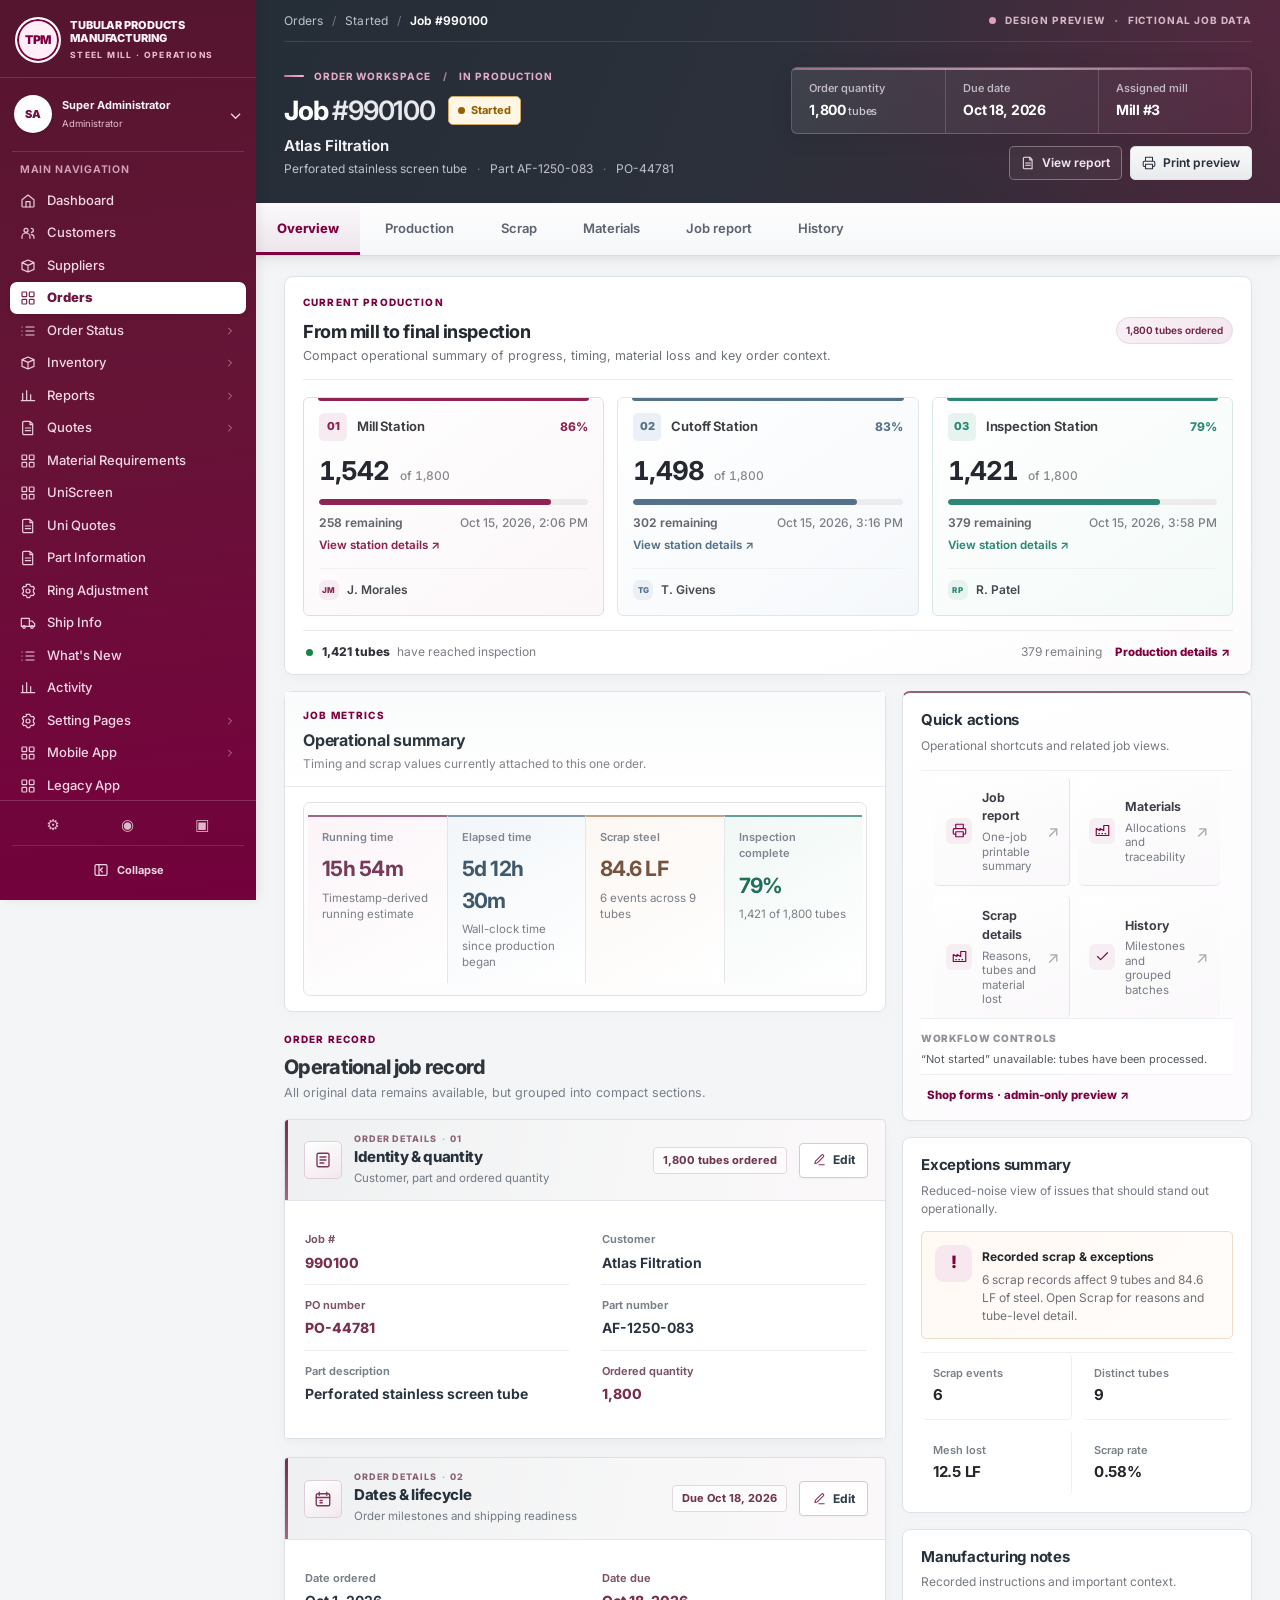
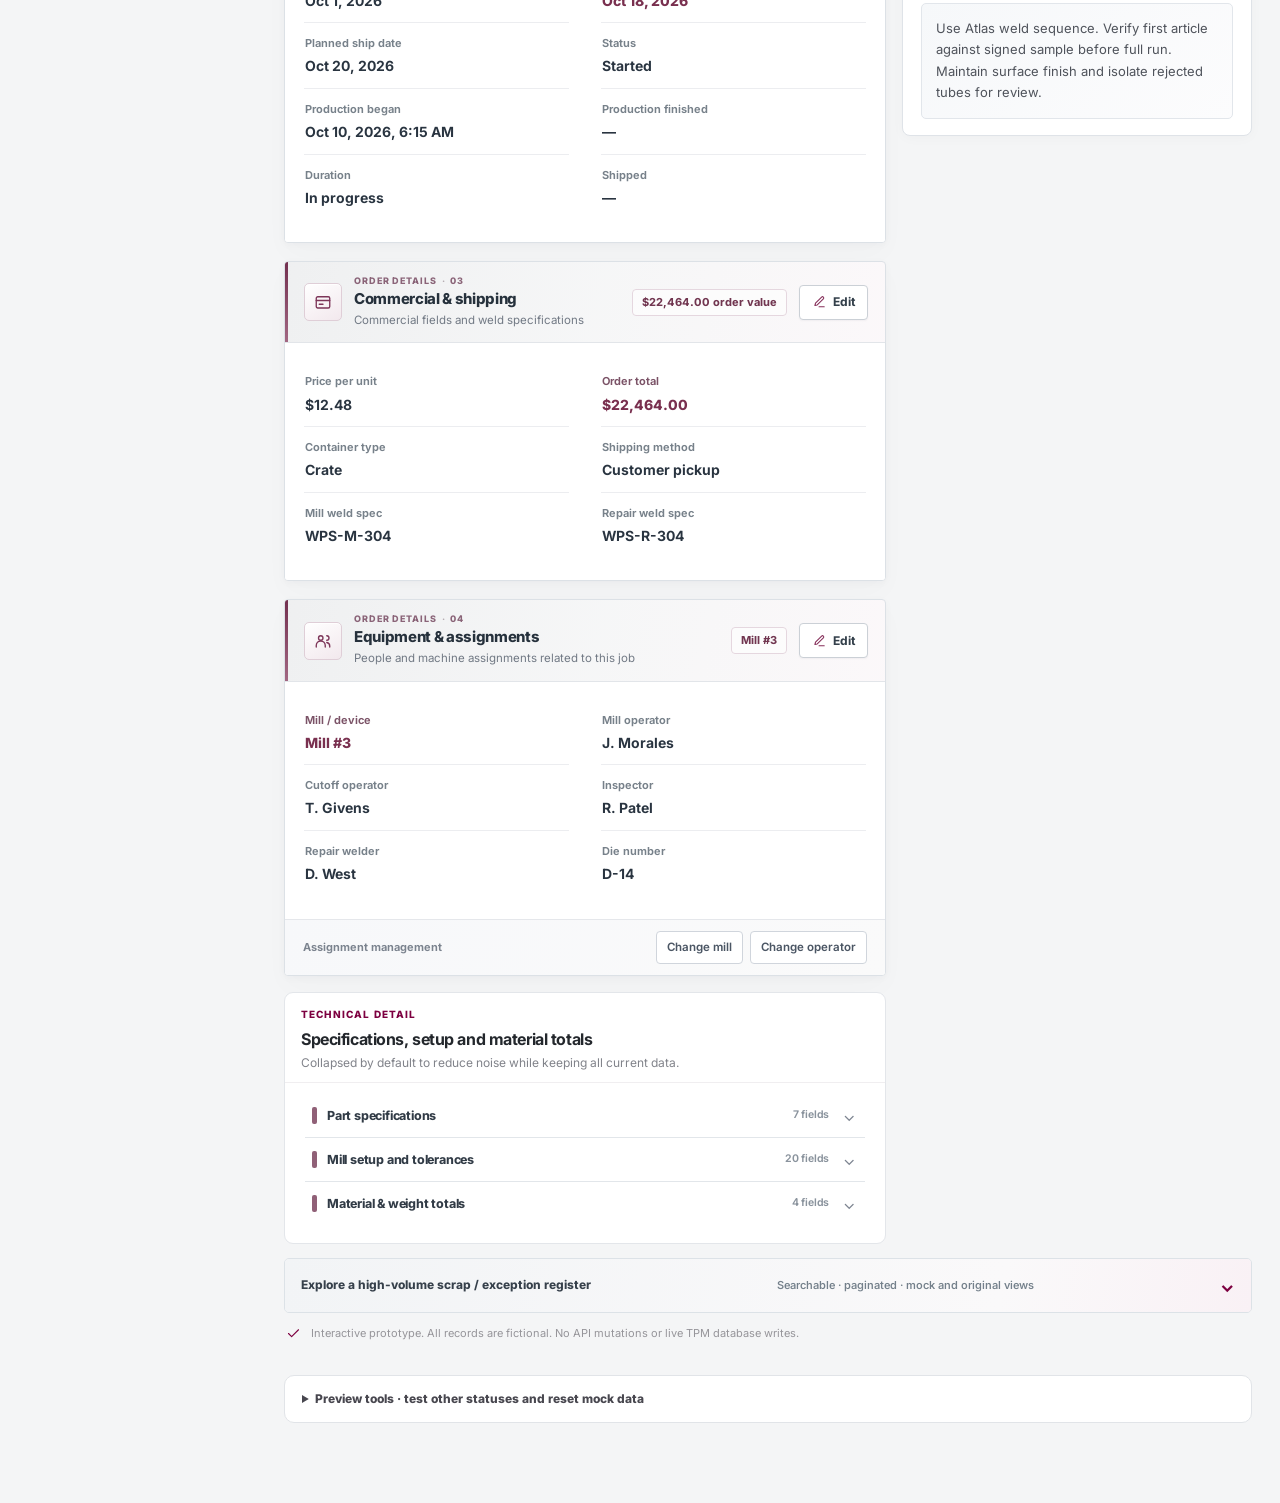
==== commit 66cf36a2: "Scale all job views with searchable paginated registers and source-faithful production checks" ====
--- a/index.html
+++ b/index.html
@@ -1162,24 +1162,29 @@
 /* END TPM MATERIALS WORKSPACE V2 */
 
 
-/* Materials UX refinement — clear green/red states, robust search, consistent selects. */
+/* Materials UX refinement: consistent, accessible red/green action semantics and table-first filters. */
 :root{--mat-success:#167746;--mat-success-tint:#e7f5ec;--mat-success-line:#a7d7b8;--mat-danger:#b42335;--mat-danger-tint:#fff0f2;--mat-danger-line:#ebbac1}
-.mat-toolbar{gap:13px}.mat-searchrow{gap:10px 14px;align-items:flex-end}
+.mat-toolbar{gap:13px}
+.mat-searchrow{gap:10px 14px;align-items:flex-end}
 .mat-field{flex-direction:column;align-items:stretch;gap:5px;min-width:120px;font-weight:730;font-size:11px;color:#53606d;position:relative;letter-spacing:.008em}
+.mat-field label{font-weight:720}
 .mat-field select,.mat-field input[type=search],.mat-pager select{min-height:39px;border:1px solid #cbd4dd;border-radius:5px;background-color:#fff;color:#273540;font-size:12.5px;font-weight:620;padding:8px 33px 8px 11px;box-shadow:0 1px 2px #202c3909;transition:border-color .15s,box-shadow .15s}
 .mat-field select,.mat-pager select{appearance:none;cursor:pointer;background-image:url("data:image/svg+xml,%3Csvg xmlns='http://www.w3.org/2000/svg' width='12' height='8' viewBox='0 0 12 8'%3E%3Cpath d='M1 1.5 6 6.5 11 1.5' fill='none' stroke='%235c6772' stroke-width='1.8' stroke-linecap='round' stroke-linejoin='round'/%3E%3C/svg%3E");background-position:right 11px center;background-repeat:no-repeat}
 .mat-field select:hover,.mat-field input[type=search]:hover,.mat-pager select:hover{border-color:#aab6c1}
 .mat-field select:focus-visible,.mat-field input[type=search]:focus-visible,.mat-pager select:focus-visible{outline:none;border-color:#7d0040;box-shadow:0 0 0 3px #7d00401c}
 .mat-field--search{flex:1 1 320px;min-width:230px;max-width:430px}
 .mat-searchcontrol{display:flex;align-items:stretch;position:relative;min-width:0}
-.mat-field .mat-searchcontrol input[type=search]{width:100%;padding-right:79px;padding-left:32px;appearance:none;-webkit-appearance:none}
+.mat-field .mat-searchcontrol input[type=search]{width:100%;padding-right:79px;appearance:none;-webkit-appearance:none}
 .mat-field .mat-searchcontrol input[type=search]::-webkit-search-cancel-button{-webkit-appearance:none}
 .mat-search-icon{position:absolute;left:11px;top:50%;transform:translateY(-50%);color:#79848f;font-size:13px;pointer-events:none}
+.mat-field .mat-searchcontrol input[type=search]{padding-left:32px}
 .mat-search-clear{position:absolute;right:5px;top:5px;bottom:5px;border:1px solid #ebbac1!important;border-radius:3px;background:var(--mat-danger-tint)!important;color:var(--mat-danger)!important;font-size:11px;font-weight:760;padding:3px 9px;white-space:nowrap}
 .mat-search-clear:hover{background:#ffe2e6!important;border-color:#d99aa4!important}
 .mat-filter-reset{min-height:39px;align-self:flex-end;border:1px solid #cad0d6;border-radius:4px;background:#f9fafb;color:#505d69;padding:9px 12px;font-size:11.5px;font-weight:750;white-space:nowrap}
 .mat-filter-reset:hover{border-color:#9faab4;background:#f1f3f5}
-.mat-table thead th{font-size:11.5px}.mat-table tbody td{font-size:12.5px}
+.mat-filter-active{font-size:10px;font-weight:770;color:#7d0040}
+.mat-table thead th{font-size:11.5px}
+.mat-table tbody td{font-size:12.5px}
 .mat-table input[type=checkbox]{accent-color:var(--mat-success);width:17px;height:17px}
 .mat-table tbody tr.mat-selected{background:#f0faf3}
 .mat-table tbody tr.mat-selected td:first-child{box-shadow:inset 3px 0 var(--mat-success)}
@@ -1187,9 +1192,12 @@
 .mat-mark{display:inline-grid;place-items:center;min-width:19px;height:19px;font-size:12px;font-weight:900;border-radius:4px;line-height:1;border:1px solid transparent}
 .mat-status--yes{color:var(--mat-success)}.mat-status--yes .mat-mark{background:var(--mat-success-tint);border-color:var(--mat-success-line);color:var(--mat-success)}
 .mat-status--no{color:var(--mat-danger)}.mat-status--no .mat-mark{background:var(--mat-danger-tint);border-color:var(--mat-danger-line);color:var(--mat-danger)}
+.mat-status--neutral{color:#697582}.mat-status--neutral .mat-mark{background:#f0f2f4;border-color:#dce1e5;color:#687683}
+.mat-mark-legend{display:flex;gap:13px;align-items:center;flex-wrap:wrap}
 .mat-status-legend{padding:8px 16px;background:#fbfcfd;border-top:1px solid #e8ecf0;display:flex;align-items:center;justify-content:space-between;gap:8px;flex-wrap:wrap}
-.mat-mark-legend{display:flex;gap:13px;align-items:center;flex-wrap:wrap}.mat-status-legend small{font-size:10.5px;color:#7e8891}
-.mat-toolbar-detail{font-size:11.5px;color:#66727c}.mat-toolbar-detail strong{color:#303b43}
+.mat-status-legend small{font-size:10.5px;color:#7e8891}
+.mat-toolbar-detail{font-size:11.5px;color:#66727c}
+.mat-toolbar-detail strong{color:#303b43}
 .mat-empty .mat-empty-reset{margin-top:14px;border:1px solid #c4cbd3;border-radius:4px;background:#fff;padding:7px 12px;color:#5c6570;font-size:11px;font-weight:750}
 .mat-bulk .mat-primary,.mat-bulk .mat-primary:hover{background:var(--mat-success);border-color:var(--mat-success);color:#fff}
 .mat-bulk .mat-release,.mat-bulk .mat-release:hover{background:var(--mat-danger-tint);border-color:var(--mat-danger-line);color:var(--mat-danger)}
@@ -1199,11 +1207,15 @@
 .mat-confirm-action--danger,.dialog-preview .dialog-actions .mat-confirm-action--danger{background:var(--mat-danger-tint);border-color:var(--mat-danger-line);color:var(--mat-danger)}
 .mat-confirm-action--danger:hover,.dialog-preview .dialog-actions .mat-confirm-action--danger:hover{background:#ffe0e5;border-color:#d49fa9;color:#9d2030}
 .mat-confirm-action--success:hover,.dialog-preview .dialog-actions .mat-confirm-action--success:hover{background:#105c37;border-color:#105c37;color:#fff}
-.mat-confirm-banner{display:flex;align-items:flex-start;gap:10px}.mat-confirm-banner .mat-mark{margin-top:2px}
-.mat-pager label{display:flex;align-items:center;gap:7px}.mat-pager select{min-height:34px;padding:5px 31px 5px 9px}
+.mat-confirm-banner{display:flex;align-items:flex-start;gap:10px}
+.mat-confirm-banner .mat-mark{margin-top:2px}
+.mat-bulk .mat-primary:disabled,.mat-bulk .mat-release:disabled{opacity:.45}
+.mat-pager label{display:flex;align-items:center;gap:7px}
+.mat-pager select{min-height:34px;padding:5px 31px 5px 9px}
 .mat-search-help{font-size:10px;color:#7a858f;margin-top:2px;max-width:80ch}
 @media(max-width:670px){.mat-field--search{max-width:none;min-width:0;width:100%}.mat-searchrow .mat-field:not(.mat-field--search){flex:1 1 145px}.mat-searchrow{flex-direction:row;align-items:flex-end}.mat-filter-reset{align-self:flex-end}.mat-status-legend{padding:8px 12px}.mat-search-help{margin-top:0}}
 @media(max-width:390px){.mat-searchrow .mat-field:not(.mat-field--search){flex:1 1 100%;width:100%}.mat-filter-reset{width:100%}}
+
 
 /* Materials allocation mode: make selection/action controls visibly locked until editing is enabled. */
 .mat-manager--viewing .mat-panel-head{background:linear-gradient(95deg,#edf0f2,#f5f6f8);border-bottom-color:#dce1e5}
@@ -1225,7 +1237,6 @@
 .mat-manager--viewing .mat-table thead th:first-child,.mat-manager--viewing .mat-table tbody td:first-child{background:#edf0f3!important;border-right:1px solid #e0e4e8;text-align:center}
 .mat-manager--viewing .mat-table tbody tr:nth-child(even) td:first-child{background:#e9edf1!important}
 .mat-manager--viewing .mat-table input[type=checkbox]:disabled{appearance:none;-webkit-appearance:none;display:inline-block;vertical-align:middle;width:18px;height:18px;background:linear-gradient(135deg,transparent calc(50% - 1.35px),#82909d calc(50% - 1.35px),#82909d calc(50% + 1.35px),transparent calc(50% + 1.35px)),#e5e9ed;border:1.5px solid #b0bac4;border-radius:3px;box-shadow:inset 0 0 0 2px #f1f3f5;opacity:1;cursor:not-allowed;pointer-events:none}
-@media (forced-colors:active){.mat-manager--viewing .mat-table input[type=checkbox]:disabled{background:linear-gradient(135deg,transparent 43%,CanvasText 44% 56%,transparent 57%),Canvas;border-color:GrayText}}
 .mat-manager--viewing .mat-tablewrap{border-top-color:#dfe4e8}
 .mat-bulk--locked{background:linear-gradient(98deg,#e9edf0,#f0f2f5);border-top:1px solid #d9dfe5;box-shadow:none;color:#66727d}
 .mat-bulk--locked strong{color:#54616c}
@@ -1237,6 +1248,110 @@
 .mat-manager--viewing .mat-toolbar-detail span:last-child{font-weight:750;color:#7a8690}
 @media(max-width:670px){.mat-mode-banner{padding:11px 12px;flex-wrap:wrap}.mat-mode-tag{margin-left:43px}.mat-bulk--locked{align-items:stretch}.mat-bulk--locked .actions,.mat-bulk--locked .mat-bulk-disabled-action{width:100%}}
 
+/* TPM production scalability: dense registers and operator exploration */
+.prod-v2{display:grid;gap:14px;min-width:0}
+.prod-compact-intro{margin-bottom:0}
+.prod-v2 .tab-panel-head{padding:13px 18px}
+.prod-v2 .tab-panel-body{padding:15px 17px}
+.prod-v2 .prod-register .tab-panel-body{padding:0}
+.prod-v2 .prod-stage-zone .tab-stage-grid{gap:10px}
+.prod-state-note{display:flex;gap:9px;align-items:flex-start;padding:9px 13px;border:1px solid #e5d8df;background:linear-gradient(100deg,#fcf7f9,#f7f8fa);font-size:11.5px;line-height:1.5;color:#635766}
+.prod-state-note strong{color:#713851}
+.prod-inline-summary{display:flex;flex-wrap:wrap;gap:7px 14px;font-size:12px;color:#53616e;align-items:center}
+.prod-inline-summary strong{font-variant-numeric:tabular-nums;color:#29333e}
+.prod-people{display:grid;grid-template-columns:repeat(3,minmax(0,1fr));gap:10px}
+.prod-person{border:1px solid #dfe3e8;background:#fff;border-radius:5px;padding:13px;text-align:left;display:flex;flex-direction:column;gap:10px;color:#303945;cursor:pointer;min-width:0;transition:border-color .15s,background .15s,box-shadow .15s}
+.prod-person:hover{border-color:#a98497;background:#fffafd}
+.prod-person:focus-visible{outline:2px solid #7d0040;outline-offset:2px}
+.prod-person.is-selected{border-color:#a84b7c;box-shadow:inset 0 3px #902557;background:linear-gradient(145deg,#fff,#fcf6f9)}
+.prod-person-top{display:flex;align-items:center;gap:9px;min-width:0}
+.prod-avatar{display:grid;place-items:center;width:33px;height:33px;flex:none;border-radius:4px;background:#eee6ed;color:#783858;font-size:11px;font-weight:850}
+.prod-person-name{font-weight:830;font-size:13px;line-height:1.45;min-width:0}
+.prod-person-role{color:#7d8792;font-weight:550;font-size:11px}
+.prod-person-stats{display:grid;grid-template-columns:repeat(2,minmax(0,1fr));gap:7px}
+.prod-person-stats div{border-top:1px solid #eef0f2;padding-top:8px;min-width:0}
+.prod-person-stats strong{display:block;font-size:16px;color:#26313b;font-weight:800;font-variant-numeric:tabular-nums}
+.prod-person-stats span{font-size:10.5px;color:#78838c}
+.prod-person-foot{font-size:11px;font-weight:730;color:#874566;display:flex;align-items:center;justify-content:space-between;gap:6px}
+.prod-filterbar{display:grid;grid-template-columns:minmax(180px,2.15fr) repeat(3,minmax(105px,1fr));gap:10px 12px;padding:13px 16px;background:#f7f8fa;border-bottom:1px solid #e2e6eb;align-items:end}
+.prod-filterbar--station{grid-template-columns:minmax(180px,2fr) repeat(2,minmax(115px,1fr))}
+.prod-control{display:flex;flex-direction:column;gap:5px;font-size:11px;color:#586571;font-weight:730;min-width:0}
+.prod-control input,.prod-control select{font-family:inherit;background:#fff;border:1px solid #cdd4da;border-radius:4px;height:37px;padding:0 10px;max-width:100%;width:100%;font-size:12px;color:#2f3b47;min-width:0}
+.prod-control input:focus,.prod-control select:focus{outline:2px solid #a9577e;outline-offset:1px;border-color:#a9577e}
+.prod-table-status{display:flex;flex-wrap:wrap;justify-content:space-between;gap:9px 15px;padding:9px 16px;font-size:11px;color:#67737f;border-bottom:1px solid #eaedf0}
+.prod-table-status strong{color:#35414e}
+.prod-tablewrap{overflow-x:auto;max-width:100%;scrollbar-gutter:stable;overscroll-behavior-inline:contain}
+.prod-table{width:100%;min-width:810px;border-collapse:collapse;font-size:11.5px;text-align:left;font-variant-numeric:tabular-nums}
+.prod-table th{background:#f0f2f4;padding:10px 13px;font-size:10px;letter-spacing:.012em;color:#596674;white-space:nowrap;font-weight:800;border-bottom:1px solid #dfe4e9}
+.prod-table td{padding:9px 13px;border-bottom:1px solid #edf0f3;color:#46525e;white-space:nowrap;vertical-align:middle}
+.prod-table tbody tr:nth-child(even){background:#fafbfc}
+.prod-table tbody tr:hover{background:#fbf3f7}
+.prod-table tbody tr:last-child td{border-bottom:0}
+/* Keep record identity visible while horizontally exploring wide production tables. */
+.prod-table th:first-child,.prod-table td:first-child{position:sticky;left:0;z-index:1;background:#fff;box-shadow:1px 0 0 #e7ebef}
+.prod-table th:first-child{z-index:2;background:#f0f2f4}
+.prod-table tbody tr:nth-child(even) td:first-child{background:#fafbfc}
+.prod-table tbody tr:hover td:first-child{background:#fbf3f7}
+.prod-scroll-hint{display:none;padding:6px 13px;background:#f7f9fa;color:#647587;font-size:10px;border-bottom:1px solid #e1e6eb}
+.prod-table .prod-row-id{font-size:11px;color:#7b3157;font-weight:820}
+.prod-tag{display:inline-flex;align-items:center;gap:5px;font-size:10px;padding:3px 7px;border:1px solid #d7dfe6;background:#f5f7f9;border-radius:3px;color:#61707e;font-weight:750}
+.prod-tag.good{border-color:#badcc6;background:#ecf8ef;color:#167746}
+.prod-tag.review{border-color:#ebd5ae;background:#fff7e9;color:#895810}
+.prod-tag.orig{border-color:#d3dce6;background:#f2f5f8;color:#516579}
+.prod-row-link{font-size:11px;font-weight:780;color:#863459;background:transparent;border:0;cursor:pointer;padding:5px 3px;text-decoration:underline;text-decoration-color:#d4aebf;text-underline-offset:3px}
+.prod-row-link:hover,.prod-row-link:focus-visible{color:#5a163b}
+.prod-pager{display:flex;justify-content:space-between;align-items:center;gap:10px;flex-wrap:wrap;background:#fafbfc;padding:10px 16px;border-top:1px solid #e6eaee;color:#687583;font-size:11px}
+.prod-pager .actions{display:flex;align-items:center;flex-wrap:wrap;gap:7px}
+.prod-pager select{border:1px solid #cdd4da;background:white;padding:7px 9px;border-radius:3px;color:#344151;font-size:11px}
+.prod-pager button{background:#fff;color:#334353;font-weight:740;border:1px solid #cdd5dc;border-radius:3px;padding:7px 11px;font-size:11px;cursor:pointer}
+.prod-pager button:disabled{opacity:.4;cursor:not-allowed}
+.prod-pager button:not(:disabled):hover{border-color:#995474;color:#783758}
+.prod-pager button:focus-visible{outline:2px solid #8a365e;outline-offset:2px}
+.prod-empty{padding:28px;text-align:center;font-size:12px;color:#7c8793}
+.prod-timing details{border:1px solid #dde2e7;background:white;border-radius:4px;overflow:hidden}
+.prod-timing summary{display:flex;align-items:center;justify-content:space-between;gap:13px;cursor:pointer;padding:13px 16px;color:#33414e;font-weight:750;font-size:12px;background:linear-gradient(95deg,#f3f4f6,#f9fafb)}
+.prod-timing summary .prod-muted{font-weight:550;color:#86919b;font-size:11px}
+.prod-timing .prod-timing-inner{padding:14px}
+.prod-timing .tab-stat-grid{margin-bottom:12px}
+.prod-v2 .prod-origin-note{font-size:10.5px;line-height:1.6;color:#737d87;padding:9px 13px;background:#f8f9fb;border-top:1px solid #e8ecef}
+.prod-detail-fields{display:grid;grid-template-columns:repeat(2,minmax(0,1fr));gap:10px}
+.prod-detail-fields div{border:1px solid #e4e8ec;background:#f8f9fa;padding:11px;min-width:0}
+.prod-detail-fields dt{font-size:10px;color:#6b7883;margin-bottom:5px}
+.prod-detail-fields dd{margin:0;font-size:13px;font-weight:750;color:#34404b;overflow-wrap:anywhere}
+.prod-kpi-line{display:grid;grid-template-columns:repeat(3,minmax(0,1fr));gap:10px}
+.prod-kpi{border:1px solid #e0e4e8;padding:12px 14px;background:linear-gradient(135deg,#fff,#f9fafb);border-radius:4px;box-shadow:inset 3px 0 #87546b}
+.prod-kpi:nth-child(2){box-shadow:inset 3px 0 #627d95}.prod-kpi:nth-child(3){box-shadow:inset 3px 0 #318c79}
+.prod-kpi label{display:block;font-size:10.5px;color:#78838d;margin-bottom:4px}
+.prod-kpi strong{font-size:22px;color:#27333e;font-weight:830;font-variant-numeric:tabular-nums}
+@media(max-width:1050px){.prod-filterbar{grid-template-columns:repeat(2,minmax(0,1fr))}.prod-filterbar--station{grid-template-columns:repeat(2,minmax(0,1fr))}}
+@media(max-width:700px){.prod-scroll-hint{display:block}.prod-people{grid-template-columns:1fr}.prod-person{gap:7px}.prod-person-stats{display:flex;gap:18px}.prod-person-stats div{flex:1}.prod-kpi-line{grid-template-columns:1fr 1fr}.prod-filterbar,.prod-filterbar--station{grid-template-columns:1fr 1fr;padding:12px}.prod-control--search{grid-column:1/-1}.prod-detail-fields{grid-template-columns:1fr}.prod-timing summary{align-items:flex-start}}
+@media(max-width:380px){.prod-filterbar,.prod-filterbar--station{grid-template-columns:1fr}.prod-kpi-line{grid-template-columns:1fr}.prod-person-stats{gap:10px}.prod-pager{align-items:flex-start}}
+
+
+/* Authentic TPM tube-check labels and five-filter responsive controls. */
+.prod-tag.absent{background:#fff0f1;border-color:#ebc5ca;color:#a6293a}
+.prod-v2 .prod-filterbar--station{grid-template-columns:minmax(220px,1.5fr) repeat(4,minmax(115px,1fr))}
+.prod-v2 .prod-table td:nth-child(3){font-variant-numeric:tabular-nums}
+@media(max-width:1300px){.prod-v2 .prod-filterbar--station{grid-template-columns:repeat(3,minmax(0,1fr))}.prod-v2 .prod-filterbar--station .prod-control--search{grid-column:1 / -1}}
+@media(max-width:700px){.prod-v2 .prod-filterbar--station{grid-template-columns:repeat(2,minmax(0,1fr))}}
+@media(max-width:380px){.prod-v2 .prod-filterbar--station{grid-template-columns:1fr}}
+
+</style><style id="hv-style">
+/* High-volume preview across job tabs; source records are never changed. */
+.hv-area{margin-top:16px;min-width:0}.hv-panel{min-width:0;border:1px solid #dce2e7;background:#fff;border-radius:6px;overflow:hidden;box-shadow:0 1px 3px rgba(32,40,50,.035)}
+.hv-panel+.hv-panel{margin-top:14px}.hv-head{padding:14px 17px;background:linear-gradient(107deg,#f2f4f6 0%,#faf9fa 74%,#f8eef3 100%);border-bottom:1px solid #dfe4e8;display:flex;align-items:center;justify-content:space-between;gap:12px;flex-wrap:wrap}
+.hv-head-text{min-width:0}.hv-head h3{font-size:14px;font-weight:780;color:#25303b;margin:0;line-height:1.3}.hv-head p{margin:4px 0 0;font-size:11px;color:#687480;line-height:1.45}.hv-identity{font-size:10px;color:#765768;background:#fff;border:1px solid #e4d7df;border-radius:3px;padding:5px 8px;font-weight:750;white-space:nowrap}
+.hv-note{display:flex;align-items:start;gap:9px;padding:10px 15px;background:#f7f8fa;color:#667481;border-bottom:1px solid #e1e5e9;font-size:11px;line-height:1.5}
+.hv-note strong{color:#4d5a66}.hv-toolbar{padding:11px 14px;display:flex;align-items:end;gap:10px;flex-wrap:wrap;border-bottom:1px solid #e5e8ec;background:#fff}.hv-control{display:flex;flex-direction:column;gap:5px;min-width:117px;color:#5a6570;font-size:10px;font-weight:770;line-height:1.3}
+.hv-control.hv-search{flex:1 1 235px;min-width:175px}.hv-control input,.hv-control select{width:100%;min-width:0;height:37px;box-sizing:border-box;border:1px solid #cbd3dc;background:#fff;border-radius:4px;padding:0 10px;color:#2d3844;font-family:inherit;font-size:12px;outline:0}.hv-control input:focus-visible,.hv-control select:focus-visible{border-color:#7d0040;box-shadow:0 0 0 3px rgba(125,0,64,.12)}
+.hv-results{min-width:0}.hv-table-viewport{width:100%;max-width:100%;overflow-x:auto;overscroll-behavior-x:contain}.hv-table{width:100%;border-collapse:collapse;font-size:11.5px;line-height:1.4;text-align:left;min-width:790px}.hv-table th{white-space:nowrap;text-transform:none;font-size:10.5px;color:#5e6a76;font-weight:790;background:#f4f6f8;border-bottom:1px solid #dce2e7;padding:10px 12px}.hv-table td{padding:9px 12px;white-space:nowrap;color:#374450;border-bottom:1px solid #eef0f2}.hv-table tr:nth-child(even) td{background:#fafbfc}.hv-table tbody tr:hover td{background:#fbf4f7}.hv-table td:first-child,.hv-table th:first-child{position:sticky;left:0;z-index:1;background:#fff;box-shadow:1px 0 0 #e3e7ea}.hv-table tr:nth-child(even) td:first-child{background:#fafbfc}.hv-table tbody tr:hover td:first-child{background:#fbf4f7}.hv-table th:first-child{background:#f4f6f8;z-index:2}.hv-record-button{border:0;background:transparent;color:#7d0040;text-decoration:underline;text-decoration-color:#dcc4d1;text-underline-offset:3px;font-family:inherit;font-size:11px;font-weight:790;cursor:pointer;padding:3px 0}.hv-record-button:hover{color:#4d0027;text-decoration-color:currentColor}.hv-badge{border:1px solid #c4d8cc;background:#edf7f0;color:#266646;border-radius:3px;padding:3px 6px;font-size:10px;font-weight:730;white-space:nowrap}.hv-badge--unset{background:#fff0f2;border-color:#e8c0c6;color:#aa3040}.hv-badge--demo{background:#fff7e7;border-color:#e4d2a9;color:#805f20}.hv-badge--error{background:#fff0f2;border-color:#e8c0c6;color:#ae2a3d}
+.hv-footer{padding:10px 14px;display:flex;gap:12px;justify-content:space-between;align-items:center;flex-wrap:wrap;color:#65717e;font-size:11px}.hv-footer .hv-buttons{display:flex;align-items:center;gap:6px;flex-wrap:wrap}.hv-footer button{border:1px solid #cdd4dc;background:#fff;color:#384450;border-radius:3px;min-height:31px;padding:5px 10px;font-family:inherit;font-weight:690;font-size:11px;cursor:pointer}.hv-footer button:hover:not(:disabled){background:#f5f1f4;border-color:#b99daa}.hv-footer button:disabled{opacity:.38;cursor:not-allowed}.hv-footer strong{color:#2c3844}.hv-empty{padding:28px 15px;text-align:center;color:#66747e;font-size:12px}.hv-empty strong{display:block;color:#36404b;font-size:13px;margin-bottom:4px}
+.hv-disclosure{border:1px solid #dce2e7;border-radius:5px;background:#fff;margin:15px 0;min-width:0;overflow:hidden}.hv-disclosure>summary{display:flex;align-items:center;justify-content:space-between;gap:10px;list-style:none;cursor:pointer;padding:13px 16px;color:#36404b;font-size:12px;font-weight:770;background:linear-gradient(100deg,#f2f4f6,#faf9fa 74%,#f9f1f5)}.hv-disclosure>summary::-webkit-details-marker{display:none}.hv-disclosure>summary::after{content:'⌄';font-size:18px;color:#7d0040;transition:transform .15s}.hv-disclosure[open]>summary::after{transform:rotate(180deg)}.hv-disclosure .hv-disclosure-body{padding:13px;background:#f8fafb}.hv-disclosure .hv-disclosure-body .hv-panel{margin:0 0 12px}.hv-disclosure .hv-disclosure-body .hv-panel:last-child{margin-bottom:0}
+.hv-tiny{font-size:11px;color:#74808b;font-weight:560}.hv-overview-preview{margin-top:14px}.hv-overview-preview .hv-disclosure{margin:0}.hv-overview-preview .hv-disclosure-body{padding:10px}.hv-overview-preview .hv-panel{margin:0}
+.hv-profile{display:grid;grid-template-columns:repeat(3,minmax(0,1fr));gap:12px;margin:14px 0}.hv-profile>div{min-width:0;background:#fff;border:1px solid #e0e5ea;border-top:3px solid #7d0040;border-radius:4px;padding:12px 14px}.hv-profile>div:nth-child(2){border-top-color:#62788c}.hv-profile>div:nth-child(3){border-top-color:#308675}.hv-profile strong{display:block;font-size:16px;color:#263440}.hv-profile span{font-size:11px;color:#687480}.hv-section-title{color:#36424c;font-size:14px;margin:18px 0 9px;font-weight:780}
+.hv-scroll-note{display:none;padding:7px 12px;background:#fafbfc;color:#77828b;font-size:10px;border-bottom:1px solid #eef0f2}
+@media(max-width:850px){.hv-profile{grid-template-columns:repeat(2,minmax(0,1fr))}.hv-scroll-note{display:block}}
+@media(max-width:500px){.hv-profile{grid-template-columns:1fr}.hv-toolbar{padding:10px}.hv-control{flex:1 1 130px}.hv-control.hv-search{flex:1 1 100%}.hv-head{padding:12px}.hv-footer{padding:10px}.hv-note{padding:10px}.hv-disclosure .hv-disclosure-body{padding:8px}}
 </style></head><body data-variant="C"><svg width="0" height="0" style="position:absolute;overflow:hidden" xmlns="http://www.w3.org/2000/svg"><symbol id="side-home" viewBox="0 0 24 24" fill="none" stroke="currentColor" stroke-width="1.8" stroke-linecap="round" stroke-linejoin="round"><path d="m3 10 9-7 9 7v10a1 1 0 0 1-1 1H4a1 1 0 0 1-1-1z"/><path d="M9 21v-8h6v8"/></symbol>
 <symbol id="side-users" viewBox="0 0 24 24" fill="none" stroke="currentColor" stroke-width="1.8" stroke-linecap="round" stroke-linejoin="round"><circle cx="9" cy="8" r="3"/><path d="M3 20v-2a6 6 0 0 1 12 0v2M17 5a3 3 0 0 1 0 6M17 14a5 5 0 0 1 4 5v1"/></symbol>
 <symbol id="side-box" viewBox="0 0 24 24" fill="none" stroke="currentColor" stroke-width="1.8" stroke-linecap="round" stroke-linejoin="round"><path d="m3 7 9-4 9 4v10l-9 4-9-4zM3 7l9 4 9-4M12 11v10"/></symbol>
@@ -1755,7 +1870,8 @@
   if(matState.sort==='id-desc')return b.id.localeCompare(a.id);
   const key=matState.sort==='wide'?'width':matState.kind==='coil'?'lf':'length';
   const av=Number(a[key]),bv=Number(b[key]);const az=a[key]===null||a[key]===undefined||!Number.isFinite(av),bz=b[key]===null||b[key]===undefined||!Number.isFinite(bv);
-  if(az!==bz)return az?1:-1;return (matState.sort==='largest'?bv-av:av-bv)||a.id.localeCompare(b.id)
+  if(az!==bz)return az?1:-1;
+  return (matState.sort==='largest'?bv-av:av-bv)||a.id.localeCompare(b.id)
  });
  return list;
 }
@@ -1771,7 +1887,7 @@
  const from=(matState.page-1)*matState.pageSize,items=all.slice(from,from+matState.pageSize);
  const selectedVisible=items.length>0&&items.every(x=>matState.selected.has(x.id));
  const isAllocated=matState.scope==='allocated';
- const checkbox=(row)=>`<input type="checkbox" data-mat-check="${safe(row.id)}" aria-label="${matState.edit?`Select ${safe(row.id)}`:`Selection locked for ${safe(row.id)}; enable Edit allocations`}" ${matState.selected.has(row.id)?'checked':''} ${!matState.edit?'disabled':''}/>`;
+ const checkbox=(row)=>`<input type="checkbox" data-mat-check="${safe(row.id)}" aria-label="Select ${safe(row.id)}" ${matState.selected.has(row.id)?'checked':''} ${!matState.edit?'disabled':''}/>`;
  const headings=matState.kind==='coil'?['Coil','Available LF','Width','Work #','Pattern','Gage','Type','Heat','Job status']:['Mesh #','Length (LF)','Mesh type','Material','Role','Width','Heat','Received','Job status'];
  const visibleRows=items.map(row=>{
  const fields=matState.kind==='coil'?[`<strong class="mat-item-no">${safe(row.id)}</strong>`,row.lf===null?'<span class="mat-muted">Not recorded</span>':`<span class="mat-lf">${matFmtLF(row.lf)}</span>`,row.width===null?'—':`${Number(row.width).toFixed(3)} in`,matReadable(row.work),matReadable(row.pattern),matReadable(row.gage),`<span class="mat-type ${row.type==='Blank'?'blank':''}">${safe(row.type||'Unclassified')}</span>`,matReadable(row.heat),matStatus(isAllocated)]:[`<strong class="mat-item-no">${safe(row.id)}</strong>`,row.length===null?'<span class="mat-muted">Not recorded</span>':`<span class="mat-lf">${matFmtLF(row.length)}</span>`,matReadable(row.mesh),matReadable(row.type),matReadable(row.role),row.width===null?'—':`${Number(row.width).toFixed(3)} in`,matReadable(row.heat),matReadable(row.date_received),matStatus(isAllocated)];
@@ -1780,7 +1896,7 @@
  const count=matSelectionSummary();
  const availableText=matState.scope==='allocated'?'Assigned to this job':matState.scope==='compatible'?'Unallocated · part-width matches (preview)':'Unallocated inventory · all widths';
  return `<div class="mat-toolbar-detail" role="status" aria-live="polite"><span><strong>${num(all.length)}</strong> ${matState.kind==='coil'?'coils':'mesh rolls'} · ${availableText}${matState.search?` · Search: <strong>${safe(matState.search)}</strong>`:''}</span><span>${matState.edit?`${num(matState.selected.size)} selected · Selection applies to the active search`:'Selection locked · viewing only'}</span></div>
- <div class="mat-tablewrap"><table class="mat-table" aria-label="${matState.kind==='coil'?'Coil':'Mesh'} inventory" style="min-width:${matState.kind==='coil'?890:930}px"><thead><tr><th style="width:43px"><input type="checkbox" data-mat-checkall aria-label="${matState.edit?`Select all ${items.length} visible rows`:`Selection locked; enable Edit allocations`}" ${selectedVisible?'checked':''} ${!matState.edit||!items.length?'disabled':''}/></th>${headings.map(x=>`<th>${x}</th>`).join('')}</tr></thead><tbody>${visibleRows||`<tr><td colspan="${headings.length+1}"><div class="mat-empty"><strong>No matching inventory</strong>Try a different search, width, perforation, or role filter.<div><button type="button" class="mat-empty-reset" data-mat-act="reset-filters">Reset filters</button></div></div></td></tr>`}</tbody></table></div>
+ <div class="mat-tablewrap"><table class="mat-table" aria-label="${matState.kind==='coil'?'Coil':'Mesh'} inventory" style="min-width:${matState.kind==='coil'?890:930}px"><thead><tr><th style="width:43px"><input type="checkbox" data-mat-checkall aria-label="Select all visible rows" ${selectedVisible?'checked':''} ${!matState.edit||!items.length?'disabled':''}/></th>${headings.map(x=>`<th>${x}</th>`).join('')}</tr></thead><tbody>${visibleRows||`<tr><td colspan="${headings.length+1}"><div class="mat-empty"><strong>No matching inventory</strong>Try a different search, width, perforation, or role filter.<div><button type="button" class="mat-empty-reset" data-mat-act="reset-filters">Reset filters</button></div></div></td></tr>`}</tbody></table></div>
  <div class="mat-pager"><span>Showing ${all.length?from+1:0}–${Math.min(from+items.length,all.length)} of ${num(all.length)} records · ${matState.page} of ${maxPage} pages</span><div class="actions"><label>Rows <select data-mat-input="pagesize"><option ${matState.pageSize===20?'selected':''}>20</option><option ${matState.pageSize===50?'selected':''}>50</option><option ${matState.pageSize===100?'selected':''}>100</option></select></label><button type="button" data-mat-act="prev" ${matState.page===1?'disabled':''}>← Previous</button><button type="button" data-mat-act="next" ${matState.page===maxPage?'disabled':''}>Next →</button></div></div>
  <div class="mat-status-legend"><div class="mat-mark-legend">${matStatus(true,'Allocated','Not allocated')}${matStatus(false,'Allocated','Not allocated')}</div><small>Checks mean assigned to this job; X means not currently assigned.</small></div>
  ${matState.edit?`<div class="mat-bulk"><div><strong>${count.count} ${matState.kind==='coil'?'coils':'mesh rolls'} selected</strong><p>${count.unknown?`${matFmtLF(count.known)} known · ${count.unknown} without LF records`:matFmtLF(count.known)} · Selection stays on the current filter</p></div><div class="actions"><button class="btn sm" data-mat-act="clear" ${!count.count?'disabled':''}>Clear</button>${isAllocated&&matState.kind==='coil'?`<button class="btn sm" data-mat-act="used-preview" ${!(count.count===1&&Number(count.data[0]?.lf)>0&&Number(count.data[0]?.width)>0&&Number(count.data[0]?.gage)>0)?'disabled title="Select one coil with recorded LF, width, and gauge"':''}>Enter as Used</button>`:''}<button class="btn sm ${isAllocated?'mat-release':'mat-primary'}" data-mat-act="review" ${!count.count?'disabled':''}>${isAllocated?'✕ Deallocate selected':'✓ Allocate selected'} (${count.count})</button></div></div>`:`<div class="mat-bulk mat-bulk--locked" aria-label="Material allocation actions locked"><div><strong class="mat-bulk-locked-title"><svg viewBox="0 0 24 24" fill="none" stroke="currentColor" stroke-width="1.8" stroke-linecap="round" stroke-linejoin="round" aria-hidden="true"><rect x="5" y="10" width="14" height="11" rx="2"/><path d="M8 10V7a4 4 0 0 1 8 0v3"/></svg>Allocation actions locked</strong><p>Enable Edit allocations above to select and ${isAllocated?'deallocate':'allocate'} material.</p></div><div class="actions"><button class="btn sm mat-bulk-disabled-action" type="button" disabled aria-label="${isAllocated?'Deallocate selected':'Allocate selected'} — enable Edit allocations first">${isAllocated?'✕ Deallocate selected':'✓ Allocate selected'}</button></div></div>`}`;
@@ -1836,6 +1952,7 @@
  <div class="mat-flow"><div><span class="mat-softlabel">01 · Set aside</span><strong>${m.allocated_coils.length} coils + ${m.allocated_mesh.length} mesh</strong><small>Stock assignments can be changed in bulk.</small></div><div><span class="mat-softlabel">02 · Material used</span><strong>${m.used_coils.length} used-coil records</strong><small>Consumption records stay intact after releasing stock.</small></div><div><span class="mat-softlabel">03 · Tube trace</span><strong>${m.tube_data.length} sample tube records</strong><small>Use production history for complete tube counts.</small></div></div>
  ${matUsedRecords()}
  ${matPanel('Material & weight totals','Original job-level reference data; all fields retained',`<div class="mat-panel-body">${tabFields(jobGroups.weights)}</div>`,'factory')}
+ ${hvMaterialsExpansion()}
  ${matAuditView()}
  <div class="mat-note"><strong>Inventory behavior in TPM:</strong> Steel filters include allocated/all-width/part-width and blank/perforated. Mesh supports allocated/all/part-match and role layers. Selection and changes run via the existing allocation endpoints in Laravel, not this preview. The 186 coil and 82 mesh inventory options here are generated solely to test high-volume UI.</div></div>`;
 }
@@ -1926,4 +2043,217 @@
 if(new URLSearchParams(location.search).get('view')==='materials')navigate('materials');
 </script>
 
-</body></html>+<!-- TPM production scalability and operator drill-down preview -->
+<script>
+// Production scale testing. Original source records are preserved and never mutated.
+// All additional rows are explicitly marked synthetic demonstration entries.
+const prodState={person:'J. Morales',dataset:'demo',search:'',sort:'newest',page:1,pageSize:25,stage:'all',stageDataset:'demo',stageCheck:'all',stageSearch:'',stageSort:'newest',stagePage:1,stageSize:25};
+const prodOriginal=h.people.flatMap((person)=>person.departments.flatMap((department)=>department.sessions.map((session,index)=>({
+ id:`REC-${person.person.replace(/[^A-Z]/gi,'').toUpperCase()}-${index+1}`,person:person.person,stage:department.name,from:session.from,to:session.to,tubes:session.tubes,seconds:session.seconds,kind:'original'
+}))));
+function prodSpread(total,size){const weight=Array.from({length:size},(_,i)=>2+(i*7)%9),sum=weight.reduce((a,b)=>a+b,0);let used=0;return weight.map((w,i)=>{const n=i===size-1?total-used:Math.floor(total*w/sum);used+=n;return n})}
+function prodDate(day,hr,min){return new Date(2026,9,10+day,hr,min,0).toISOString()}
+const prodDemoPeople=h.people.flatMap((person,index)=>{
+ const dept=person.departments[0],tubes=prodSpread(Number(person.tubes||0),36),seconds=prodSpread(Number(dept.seconds||0),36);
+ return tubes.map((n,i)=>{const day=Math.floor(i/6),hour=6+(i%6)*2+(index%2),minute=(i*17+index*11)%60;const from=new Date(2026,9,10+day,hour,minute);const to=new Date(from.getTime()+seconds[i]*1000);return {
+ id:`SIM-${['MILL','CUT','INSP'][index]}-${String(i+1).padStart(3,'0')}`,person:person.person,stage:dept.name,
+ from:from.toISOString(),to:to.toISOString(),tubes:n,seconds:seconds[i],kind:'demo'
+ }})
+});
+// The original JobHistoryService uses exact tube-stage flags (value 1) and these timestamps.
+// Additional stages exist in TPM (Ring weld, Tack weld, Ring end, Final) but are absent
+// from this preview fixture: do not invent their check results or records.
+const prodTubeStages=[
+ {key:'mill',label:'Mill',check:'mill_check',time:'mill_time',operator:'mill_operator'},
+ {key:'cutoff',label:'Cutoff',check:'cutoff_check',time:'cutoff_time',operator:'cutoff_operator'},
+ {key:'inspection',label:'Inspection',check:'insp_check',time:'insp_time',operator:'inspector'}
+];
+const prodOriginalChecks=m.tube_data.flatMap(tube=>prodTubeStages.map(st=>{
+ const checked=tube[st.check]===1||tube[st.check]==='1'||tube[st.check]===true;
+ return {id:`SRC-${tube.id}-${st.key}`,tubeId:String(tube.id),stage:st.label,stageKey:st.key,
+  person:null,from:checked?(tube[st.time]||null):null,checkField:st.check,checkValue:checked?1:0,
+  checked,kind:'original-check',status:checked?'Recorded':'Not recorded'};
+}));
+// Synthetic 32-tube sample × three checkpoint columns = 96 check rows.
+// Checkmarks express only a simulated 1/0 value, NEVER inspection pass/fail or a hold.
+const prodDemoStages=Array.from({length:32},(_,i)=>{
+ const tubeId=`${j.job}-${String(i+1).padStart(3,'0')}`;
+ return prodTubeStages.map((st,index)=>{
+  const checked=index===0?true:index===1?i<29:i<26;
+  const at=checked?new Date(2026,9,10+Math.floor(i/6),6+(i%6)*2+index*2,(i*13+index*7)%60).toISOString():null;
+  return {id:`SIM-CHECK-${st.key.toUpperCase()}-${String(i+1).padStart(3,'0')}`,
+   tubeId,stage:st.label,stageKey:st.key,person:checked?[j.mill_op,j.cutoff_op,j.inspector_name][index]:null,
+   from:at,checkField:st.check,checkValue:checked?1:0,checked,kind:'demo-check',
+   status:checked?'Recorded':'Not recorded'};
+ });
+}).flat();
+const prodTimestamp=(x)=>stamp(x);
+const prodCheckBadge=r=>r.checked
+ ?'<span class="prod-tag good" aria-label="Recorded stage check">✓ Recorded</span>'
+ :'<span class="prod-tag absent" aria-label="Stage check not recorded">✕ Not recorded</span>';
+const prodQueryMatch=(row,query)=>{
+ const tokens=(query||'').trim().toLowerCase().split(/\s+/).filter(Boolean);
+ if(!tokens.length)return true;
+ const raw=[row.id,row.tubeId,row.person,row.stage,row.status,row.checkField,row.tubes,
+  prodTimestamp(row.from),prodTimestamp(row.to)].filter(x=>x!==null&&x!==undefined).join(' ').toLowerCase();
+ const hay=raw.replace(/[^a-z0-9]+/g,' '),dense=raw.replace(/[^a-z0-9]/g,'');
+ return tokens.every(term=>{const normalized=term.replace(/[^a-z0-9]+/g,' '),compact=term.replace(/[^a-z0-9]/g,'');return hay.includes(normalized)||(compact&&dense.includes(compact))});
+};
+const prodSortRows=(rows,sort)=>rows.sort((a,b)=>{
+ if(sort==='tube-id')return String(a.tubeId||a.id).localeCompare(String(b.tubeId||b.id),undefined,{numeric:true})||String(a.stage).localeCompare(String(b.stage));
+ if(sort==='tubes')return (b.tubes||0)-(a.tubes||0)||new Date(b.from||0)-new Date(a.from||0);
+ // Unrecorded tube checks have no timestamp; always sort them after timestamped checks.
+ if(!a.from)return b.from?1:0;
+ if(!b.from)return -1;
+ return sort==='oldest'?new Date(a.from)-new Date(b.from):new Date(b.from)-new Date(a.from);
+});
+function prodPeopleRows(){const records=prodState.dataset==='original'?prodOriginal:prodDemoPeople;
+ return prodSortRows(records.filter(r=>(prodState.person==='all'||r.person===prodState.person)&&prodQueryMatch(r,prodState.search)),prodState.sort);
+}
+function prodStageRows(){const records=prodState.stageDataset==='original'?prodOriginalChecks:prodDemoStages;
+ return prodSortRows(records.filter(r=>(prodState.stage==='all'||r.stage===prodState.stage)&&
+  (prodState.stageCheck==='all'||(prodState.stageCheck==='recorded'?r.checked:!r.checked))&&
+  prodQueryMatch(r,prodState.stageSearch)),prodState.stageSort);
+}
+const prodSelect=(items,value)=>items.map(([val,label])=>`<option value="${safe(val)}" ${val===value?'selected':''}>${safe(label)}</option>`).join('');
+const prodPersonOption=h.people.map(p=>[p.person,p.person]);
+const prodPager=(total,page,size,name)=>{const pages=Math.max(1,Math.ceil(total/size)),from=total?(page-1)*size+1:0,end=Math.min(page*size,total);return `<div class="prod-pager"><span>Showing ${from}–${end} of <strong>${num(total)}</strong> records · Page ${page} of ${pages}</span><div class="actions"><label>Rows <select aria-label="Rows per page" data-prod-select="${name}-size">${prodSelect([10,25,50,100].map(x=>[String(x),String(x)]),String(size))}</select></label><button type="button" data-prod-act="${name}-prev" ${page===1?'disabled':''}>← Previous</button><button type="button" data-prod-act="${name}-next" ${page>=pages?'disabled':''}>Next →</button></div></div>`};
+const prodTable=(headers,body)=>`<div class="prod-scroll-hint">Swipe table sideways to view all columns →</div><div class="prod-tablewrap" role="region" tabindex="0" aria-label="Scrollable production data table"><table class="prod-table"><thead><tr>${headers.map(h=>`<th scope="col">${h}</th>`).join('')}</tr></thead><tbody>${body||`<tr><td colspan="${headers.length}" class="prod-empty">No matching records. Change the filters or clear your search.</td></tr>`}</tbody></table></div>`;
+function prodPeopleResults(){
+ const rows=prodPeopleRows(),max=Math.max(1,Math.ceil(rows.length/prodState.pageSize));
+ prodState.page=Math.max(1,Math.min(prodState.page,max));
+ const display=rows.slice((prodState.page-1)*prodState.pageSize,prodState.page*prodState.pageSize);
+ const body=display.map(r=>`<tr><td><button type="button" class="prod-row-link" data-prod-detail="${safe(r.id)}">${safe(r.id)}</button></td><td><strong>${safe(r.person)}</strong></td><td>${safe(r.stage)}</td><td>${safe(prodTimestamp(r.from))}</td><td>${safe(prodTimestamp(r.to))}</td><td><strong>${num(r.tubes)}</strong></td><td>${dur(r.seconds)}</td></tr>`).join('');
+ return `<div class="prod-table-status"><span><strong>${num(rows.length)} work sessions</strong> matching filters · ${prodState.dataset==='demo'?'Fictional scale-test sessions':'Original fixture sessions'}</span><span>${prodState.dataset==='demo'?'36 synthetic sessions per worker':'7 original sessions available'}</span></div>${prodTable(['Session reference','Operator','Station','From','To','Tubes recorded','Duration'],body)}${prodPager(rows.length,prodState.page,prodState.pageSize,'people')}`;
+}
+function prodStationResults(){
+ const rows=prodStageRows(),max=Math.max(1,Math.ceil(rows.length/prodState.stageSize));
+ prodState.stagePage=Math.max(1,Math.min(prodState.stagePage,max));
+ const display=rows.slice((prodState.stagePage-1)*prodState.stageSize,prodState.stagePage*prodState.stageSize);
+ const body=display.map(r=>`<tr><td><button type="button" class="prod-row-link" data-prod-detail="${safe(r.id)}">${safe(r.tubeId)}</button></td><td><strong>${safe(r.stage)}</strong></td><td>${safe(r.checkField)}</td><td>${prodCheckBadge(r)}</td><td>${r.from?safe(prodTimestamp(r.from)):'<span class="prod-muted">—</span>'}</td><td>${r.person?safe(r.person):'<span class="prod-muted">Not available</span>'}</td></tr>`).join('');
+ const source=prodState.stageDataset==='original'?'Original tube traceability fixture':'Fictional scale-test tube checks';
+ return `<div class="prod-table-status"><span><strong>${num(rows.length)} tube-stage checks</strong> · ${source}</span><span>${num(rows.filter(x=>x.checked).length)} recorded · ${num(rows.filter(x=>!x.checked).length)} not recorded</span></div>${prodTable(['Tube ID','Stage','Source field','Stage check','Recorded at','Operator'],body)}${prodPager(rows.length,prodState.stagePage,prodState.stageSize,'stage')}`;
+}
+function prodCards(){return `<div class="prod-people">${h.people.map(p=>{const dept=p.departments[0],selected=prodState.person===p.person,initials=p.person.split(' ').map(n=>n[0]).join('');return `<button type="button" class="prod-person ${selected?'is-selected':''}" data-prod-person="${safe(p.person)}" aria-pressed="${selected}"><div class="prod-person-top"><span class="prod-avatar">${safe(initials)}</span><span><span class="prod-person-name">${safe(p.person)}</span><br/><span class="prod-person-role">${safe(dept.name)}</span></span></div><div class="prod-person-stats"><div><strong>${num(p.tubes)}</strong><span>Source tube records</span></div><div><strong>${dur(dept.seconds)}</strong><span>Source time recorded</span></div></div><div class="prod-person-foot"><span>${dept.sessions.length} original · 36 mock sessions</span><span>View activity →</span></div></button>`}).join('')}</div>`}
+function productionLarge(){const intro=tabIntro('Production / Work records','Production activity','Track completed station counts and explore high-volume employee and station logs without losing individual records.','3 stations · 3 operators');const stageCards=`<div class="tab-stage-grid">${h.stages.slice(0,3).map((st,i)=>tabStage(st,i).replace('class="premium-stage"',`class="premium-stage" role="button" tabindex="0" aria-label="Open ${safe(st.label)} station details"`)).join('')}</div>`;const stats=tm.map((entry,i)=>tabStat(entry[0],entry[1],entry[2],['wine','slate','teal','amber','slate','wine'][i])).join('');return `<div class="tab-workspace prod-v2">${intro}
+<div class="prod-state-note"><span aria-hidden="true">◇</span><div><strong>Volume-testing preview:</strong> Original production counts and 7 recorded worker sessions are preserved. The 108 extra operator sessions and 96 tube-stage checks are fictional scale-test examples, not TPM records. Check states map to the real mill_check, cutoff_check and insp_check fields; no review or hold status has been invented.</div></div>
+${tabPanel('factory','Station completion','Original job roll-up · click a station to see its counts',stageCards,{right:`${num(j.quantity)} tubes ordered`})}
+<div class="prod-kpi-line"><div class="prod-kpi"><label>Workforce in source</label><strong>${h.people.length} operators</strong></div><div class="prod-kpi"><label>Original worker sessions</label><strong>${prodOriginal.length} recorded</strong></div><div class="prod-kpi"><label>Scale-test capacity</label><strong>${num(prodDemoPeople.length+prodDemoStages.length)} rows</strong></div></div>
+${tabPanel('users','Operators & contributions','Select an operator to inspect detailed sessions; aggregate metrics remain from the original source.',prodCards(),{right:'3 operators'})}
+<section class="tab-panel prod-register" aria-label="Employee work sessions"><div class="tab-panel-head"><div class="tab-panel-ident"><span class="tab-panel-icon">${icon('users')}</span><div><h3>Employee work sessions</h3><p>Sessions are calculated from recorded tube work; a 20-minute gap starts a new session.</p></div></div><span class="tab-header-side">${prodState.dataset==='demo'?'Scale-test data':'Original records'}</span></div><div class="prod-filterbar"><label class="prod-control prod-control--search">Search sessions<input type="search" data-prod-input="search" value="${safe(prodState.search)}" placeholder="ID, employee, station, date or tubes…" autocomplete="off" aria-label="Search employee work sessions"></label><label class="prod-control">Operator<select data-prod-select="person">${prodSelect([['all','All operators'],...prodPersonOption],prodState.person)}</select></label><label class="prod-control">Dataset<select data-prod-select="dataset">${prodSelect([['demo','Scale test · 36 per person'],['original','Original recorded sessions']],prodState.dataset)}</select></label><label class="prod-control">Sort<select data-prod-select="sort">${prodSelect([['newest','Newest first'],['oldest','Oldest first'],['tubes','Most tubes']],prodState.sort)}</select></label></div><div class="prod-table-status" style="padding:7px 16px;background:#fff"><span>Source records remain available in the Dataset dropdown.</span><button type="button" class="prod-row-link" data-prod-act="people-reset">Reset filters</button></div><div id="prod-people-results">${prodPeopleResults()}</div><div class="prod-origin-note">Time and tube totals on operator cards come from the source roll-up. Demonstration rows are illustrative test slices; don't add them to the source session figures.</div></section>
+<section class="tab-panel prod-register" aria-label="Tube stage check register"><div class="tab-panel-head"><div class="tab-panel-ident"><span class="tab-panel-icon">${icon('factory')}</span><div><h3>Tube stage checks</h3><p>Each row represents one tube at one station, matching TPM tube check columns.</p></div></div><span class="tab-header-side">96 mock checks · 15 original fixture checks</span></div>
+<div class="prod-filterbar prod-filterbar--station">
+<label class="prod-control prod-control--search">Search tube checks<input type="search" data-prod-input="stage-search" value="${safe(prodState.stageSearch)}" placeholder="Tube ID, station, check field, operator…" autocomplete="off" aria-label="Search tube stage checks"></label>
+<label class="prod-control">Stage<select data-prod-select="stage">${prodSelect([['all','All stations'],...h.stages.slice(0,3).map(x=>[x.label,x.label])],prodState.stage)}</select></label>
+<label class="prod-control">Check<select data-prod-select="stage-check">${prodSelect([['all','All checks'],['recorded','✓ Recorded'],['not_recorded','✕ Not recorded']],prodState.stageCheck)}</select></label>
+<label class="prod-control">Dataset<select data-prod-select="stage-dataset">${prodSelect([['demo','Fictional · 32 tubes'],['original','Original · 5 tubes']],prodState.stageDataset)}</select></label>
+<label class="prod-control">Sort<select data-prod-select="stage-sort">${prodSelect([['newest','Latest check first'],['oldest','Earliest check first'],['tube-id','Tube ID']],prodState.stageSort)}</select></label>
+</div><div id="prod-station-results">${prodStationResults()}</div>
+<div class="prod-origin-note">A green check means the stage flag is <strong>1</strong>. A red X means no stage check is recorded—it does <strong>not</strong> mean inspection failure, scrap, hold, or rejection. TPM also supports Ring weld, Tack weld, Ring end and Final checkpoints; those fields are not present in this sample job fixture and are not simulated here.</div></section>
+
+<div class="prod-timing"><details><summary><span>Timing checkpoints <span class="prod-muted">· all 6 original measurements</span></span><span aria-hidden="true">⌄</span></summary><div class="prod-timing-inner"><div class="tab-stat-grid three">${stats}</div><div class="tab-timing-note"><strong>Timing context:</strong> Running and attended overlap; elapsed is wall-clock time. Production gaps are inferred, not confirmed employee breaks. Do not sum these durations.</div></div></details></div>
+<div class="tab-footline">Production counts and original session records remain unchanged. The additional work sessions and tube-stage checks are fictional scale-test data.</div></div>`}
+function prodRefresh(section){if(section==='people'){const target=document.getElementById('prod-people-results');if(target)target.innerHTML=prodPeopleResults()}else{const target=document.getElementById('prod-station-results');if(target)target.innerHTML=prodStationResults()}}
+function prodDetail(id){
+ const row=prodOriginal.concat(prodDemoPeople,prodOriginalChecks,prodDemoStages).find(x=>x.id===id);
+ if(!row)return;
+ const isCheck=row.kind.endsWith('-check'),isOriginal=row.kind.startsWith('original');
+ const fields=isCheck?
+ [['Tube ID',row.tubeId],['Data origin',isOriginal?'Original tube traceability fixture':'Synthetic sample tube check'],
+  ['Station',row.stage],['Database check field',row.checkField],['Check value',row.checkValue===1?'1 · recorded':'0 · not recorded'],
+  ['Stage check',row.status],['Recorded at',row.from?prodTimestamp(row.from):'—'],
+  ['Operator',row.person||'Not available in source fixture']]:
+ [['Session reference',row.id],['Data origin',isOriginal?'Original job work session':'Synthetic sample work session'],
+  ['Operator',row.person],['Station',row.stage],['From',prodTimestamp(row.from)],['To',prodTimestamp(row.to)],
+  ['Tubes recorded',num(row.tubes)],['Duration',dur(row.seconds)]];
+ const note=isCheck?'This is a tube-stage checkpoint, not an event group. An unchecked flag is not a rejected tube or a documented hold.':'The real TPM system calculates these sessions from timestamps of checked tubes; gaps over 20 minutes start a new session.';
+ modal(isCheck?'Tube stage check':'Employee work session',`${safe(isCheck?row.tubeId:row.id)} · ${isOriginal?'Original fixture':'Fictional scale-test data'}`,
+ `<dl class="prod-detail-fields">${fields.map(([k,v])=>`<div><dt>${safe(k)}</dt><dd>${safe(v)}</dd></div>`).join('')}</dl><div class="prod-origin-note" style="margin-top:14px">${note}</div>`,
+ `<button class="btn" type="button" data-op="close-dialog">Close</button>`);
+}
+renderers.C.production=productionLarge;
+let prodTimer=0;
+document.addEventListener('click',event=>{const person=event.target.closest('[data-prod-person]');if(person){event.preventDefault();prodState.person=person.dataset.prodPerson;prodState.page=1;navigate('production');return}const el=event.target.closest('[data-prod-act]');if(el){event.preventDefault();const action=el.dataset.prodAct;if(action==='people-reset'){prodState.person='all';prodState.dataset='demo';prodState.search='';prodState.sort='newest';prodState.page=1;navigate('production');return}if(action.startsWith('people-')){prodState.page+=action.endsWith('next')?1:-1;prodRefresh('people');return}if(action.startsWith('stage-')){prodState.stagePage+=action.endsWith('next')?1:-1;prodRefresh('stage');return}}const entry=event.target.closest('[data-prod-detail]');if(entry){event.preventDefault();prodDetail(entry.dataset.prodDetail)}},true);
+document.addEventListener('change',event=>{const el=event.target.closest('[data-prod-select]');if(!el)return;const field=el.dataset.prodSelect;const value=el.value;const map={person:'person',dataset:'dataset',sort:'sort',stage:'stage','stage-sort':'stageSort','stage-check':'stageCheck','stage-dataset':'stageDataset','people-size':'pageSize','stage-size':'stageSize'};if(!map[field])return;prodState[map[field]]=field.endsWith('size')?Number(value):value;if(field==='dataset'||field==='person'||field==='sort'||field==='people-size')prodState.page=1;else prodState.stagePage=1;prodRefresh(field.startsWith('stage')?'stage':'people');if(field==='person'||field==='dataset')navigate('production')},true);
+document.addEventListener('input',event=>{const el=event.target.closest('[data-prod-input]');if(!el)return;const isStation=el.dataset.prodInput==='stage-search';prodState[isStation?'stageSearch':'search']=el.value;if(isStation)prodState.stagePage=1;else prodState.page=1;clearTimeout(prodTimer);prodTimer=setTimeout(()=>prodRefresh(isStation?'stage':'people'),90)},true);
+if(new URLSearchParams(location.search).get('view')==='production')navigate('production');
+</script>
+<script id="hv-scale-script">
+// All additional records below are synthetic and NEVER included in real job KPIs.
+// Fixed job fields and lifecycle milestones are intentionally NOT multiplied.
+const hvScrapOriginal=ke.groups.filter(g=>g.type==='scrap').map((g,i)=>({id:`SRC-SCRAP-${i+1}`,stage:g.stage_label||'—',kind:g.type,reason:g.reason||'Not recorded',events:g.events,tubes:g.distinct_tubes,lf:g.lost_steel_lf??null,at:g.last_at,source:'original'}));
+const hvScrapMock=Array.from({length:48},(_,i)=>{const orig=hvScrapOriginal[i%Math.max(1,hvScrapOriginal.length)];const day=10+Math.floor(i/8);return {id:`SIM-SCRAP-${String(i+1).padStart(3,'0')}`,stage:orig?.stage||'Mill',kind:'scrap',reason:orig?.reason||'Not recorded',events:1+(i%3),tubes:1+(i%3),lf:Number((2.3+(i*3)%14).toFixed(1)),at:new Date(2026,9,day,7+(i%8),10+(i*7)%50).toISOString(),source:'demo'}});
+const hvHistoryOriginal=ke.groups.map((g,i)=>({...g,id:`SRC-HIST-${String(i+1).padStart(3,'0')}`,source:'original'}));
+const hvHistoryMock=Array.from({length:72},(_,i)=>{const orig=ke.groups[i%ke.groups.length];const station=['Mill','Cutoff','Inspection'][i%3];const type=i%11===7?'scrap':'production';const scrapRecord=hvScrapOriginal[i%Math.max(1,hvScrapOriginal.length)];return {id:`SIM-HIST-${String(i+1).padStart(3,'0')}`,type,title:type==='scrap'?'Scrap recorded':`${station} work recorded`,stage_label:type==='scrap'?scrapRecord?.stage:station,events:1+(i*17)%18,reason:type==='scrap'?scrapRecord?.reason:null,distinct_tubes:1+(i*17)%18,lost_steel_lf:type==='scrap'?Number((1.6+i%8).toFixed(1)):null,last_at:new Date(2026,9,10+Math.floor(i/12),6+(i%12),i*5%60).toISOString(),source:'demo'}});
+const hvTubeSource=m.tube_data.map(x=>({...x,source:'original'}));
+const hvTubeMock=Array.from({length:75},(_,i)=>{const id=`SIM-TUBE-${String(i+1).padStart(4,'0')}`;const first=new Date(2026,9,10+Math.floor(i/14),7+i%7,(i*11)%60);const flags=[true,i%9!==7,i%10!==8&&i%9!==7];return {id,coil:`SIM-COIL-${String(i%38+1).padStart(3,'0')}`,mill_check:flags[0]?1:0,cutoff_check:flags[1]?1:0,insp_check:flags[2]?1:0,mill_time:flags[0]?first.toISOString():null,cutoff_time:flags[1]?new Date(+first+5400000).toISOString():null,insp_time:flags[2]?new Date(+first+8100000).toISOString():null,source:'demo'}});
+const hvCoilSource=m.used_coils.map((x,i)=>({...x,heat:m.used_coil_heat[i]?.heat??null,first_tube:m.used_coil_tubes[i]?.first_tube??null,last_tube:m.used_coil_tubes[i]?.last_tube??null,tubes:m.used_coil_tubes[i]?.count??null,source:'original'}));
+const hvCoilMock=Array.from({length:45},(_,i)=>({coil_no:`SIM-COIL-${String(i+1).padStart(3,'0')}`,heat:`SIM-HEAT-${String(130+i).padStart(3,'0')}`,work:`SIM-W-${24000+i}`,tubes:12+i%11,first_tube:`SIM-TUBE-${String(i*8+1).padStart(4,'0')}`,last_tube:`SIM-TUBE-${String(i*8+12+i%11).padStart(4,'0')}`,weight:2200+i*11,date_used:new Date(2026,9,10+Math.floor(i/8),8+i%7,15).toISOString(),source:'demo'}));
+const hvMeshSource=m.used_mesh.map(x=>({...x,source:'original'}));
+const hvMeshMock=Array.from({length:40},(_,i)=>({mesh_no:`SIM-MESH-${String(i+1).padStart(3,'0')}`,heat:`SIM-MH-${String(200+i)}`,mesh:['40 × 40','60 × 60'][i%2],type:'304 SS woven',date_used:new Date(2026,9,10+Math.floor(i/7),8+(i%7),10).toISOString(),length:i%6===0?null:75+i*4,source:'demo'}));
+const hvTime=x=>x?stamp(x):'—';
+const hvCellValue=x=>x===null||x===undefined?'—':String(x);
+const hvCheck=x=>x===1||x==='1'||x===true?'<span class="hv-badge">✓ Recorded</span>':'<span class="hv-badge hv-badge--unset">✕ Not recorded</span>';
+const hvFormats={
+ scrap:{title:'Scrap & exception register',subtitle:'Scrap groups, recorded reasons, station, tube count, steel LF and timestamps',columns:['Record','Station','Recorded reason','Entries','Distinct tubes','Steel lost','Latest'],stage:true,
+  original:hvScrapOriginal,demo:hvScrapMock,rows:x=>[x.id,x.stage,x.reason,num(x.events),num(x.tubes),x.lf===null?'Not recorded':`${x.lf.toFixed(1)} LF`,hvTime(x.at)],date:x=>x.at},
+ history:{title:'Production batches & job activity',subtitle:'Grouped work, stage, number of checks, and notable scrap reasons',columns:['Record','Description','Station','Type','Records','Tubes','Latest'],stage:true,
+  original:hvHistoryOriginal,demo:hvHistoryMock,rows:x=>[x.id,x.title,x.stage_label||'Order',x.type,num(x.events),num(x.distinct_tubes||0),hvTime(x.last_at)],date:x=>x.last_at},
+ trace:{title:'Tube traceability',subtitle:'Tube IDs and the actual mill_check / cutoff_check / insp_check fields',columns:['Tube ID','Source coil','Mill','Cutoff','Inspection','Mill time','Cutoff time','Inspection time'],
+  original:hvTubeSource,demo:hvTubeMock,rows:x=>[x.id,x.coil,hvCheck(x.mill_check),hvCheck(x.cutoff_check),hvCheck(x.insp_check),hvTime(x.mill_time),hvTime(x.cutoff_time),hvTime(x.insp_time)],date:x=>x.mill_time},
+ 'coil-use':{title:'Used coil history',subtitle:'Usage history remains read-only and independent of coil allocation',columns:['Coil','Work #','Heat','First tube','Last tube','Tubes','Used date','Raw LF used'],
+  original:hvCoilSource,demo:hvCoilMock,rows:x=>[x.coil_no,x.work,x.heat,x.first_tube,x.last_tube,x.tubes??'Not recorded',hvTime(x.date_used),'Not recorded'],date:x=>x.date_used},
+ 'mesh-use':{title:'Used mesh history',subtitle:'Mesh usage separate from current stock assignments',columns:['Mesh','Heat','Spec','Type','Used date','Recorded LF'],
+  original:hvMeshSource,demo:hvMeshMock,rows:x=>[x.mesh_no,x.heat,x.mesh,x.type,hvTime(x.date_used),x.length==null?'Not recorded':`${x.length} LF`],date:x=>x.date_used}
+};
+const hvRegistry={};
+function hvInstance(instance,kind,options={}){if(!hvRegistry[instance])hvRegistry[instance]={kind,dataset:'demo',query:'',station:'all',order:'newest',page:1,size:25};return hvRegistry[instance]}
+function hvAllRows(instance){const v=hvRegistry[instance],def=hvFormats[v.kind],a=[...def[v.dataset]];let rows=a;
+ const words=v.query.toLowerCase().trim().replace(/[-_]/g,' ').split(/\s+/).filter(Boolean);
+ if(words.length)rows=rows.filter(x=>{const fields=def.rows(x).map(v=>String(v).replace(/<[^>]*>/g,' ')).join(' ')+' '+JSON.stringify(x);const text=fields.toLowerCase().replace(/[-_]/g,' ');return words.every(w=>text.includes(w))});
+ if(def.stage&&v.station!=='all')rows=rows.filter(x=>(x.stage_label||x.stage||'Order')===v.station);
+ rows.sort((a,b)=>v.order==='id'?String(a.id||a.coil_no||a.mesh_no).localeCompare(String(b.id||b.coil_no||b.mesh_no)):v.order==='oldest'?new Date(def.date(a)||0)-new Date(def.date(b)||0):new Date(def.date(b)||0)-new Date(def.date(a)||0));return rows}
+function hvResults(instance){const v=hvRegistry[instance],d=hvFormats[v.kind],all=hvAllRows(instance),pages=Math.max(1,Math.ceil(all.length/v.size));v.page=Math.max(1,Math.min(pages,v.page));const from=(v.page-1)*v.size,subset=all.slice(from,from+v.size);
+ const cells=subset.map(row=>{const list=d.rows(row);const id=row.id||row.coil_no||row.mesh_no;return `<tr><td><button type="button" class="hv-record-button" data-hv-detail="${safe(instance)}" data-hv-id="${safe(id)}" aria-label="View ${safe(id)} details">${safe(id)}</button></td>${list.slice(1).map((val,i)=>`<td>${val.includes&&val.includes('<span class="hv-badge')?val:safe(hvCellValue(val))}</td>`).join('')}</tr>`}).join('');
+ return `<div class="hv-scroll-note">Swipe table sideways to see all source fields. Record IDs remain visible.</div><div class="hv-table-viewport" tabindex="0" role="region" aria-label="Scrollable ${safe(d.title)} table"><table class="hv-table"><thead><tr>${d.columns.map(name=>`<th scope="col">${safe(name)}</th>`).join('')}</tr></thead><tbody>${cells||`<tr><td colspan="${d.columns.length}"><div class="hv-empty"><strong>No matching records</strong>Try clearing the search or switching datasets.</div></td></tr>`}</tbody></table></div>
+ <div class="hv-footer"><span>Showing <strong>${all.length?from+1:0}–${Math.min(from+v.size,all.length)}</strong> of <strong>${all.length}</strong> ${v.dataset==='demo'?'synthetic scale-test':'original fixture'} records</span><div class="hv-buttons"><button type="button" data-hv-action="first" data-hv-instance="${safe(instance)}" ${v.page===1?'disabled':''}>« First</button><button type="button" data-hv-action="prev" data-hv-instance="${safe(instance)}" ${v.page===1?'disabled':''}>← Previous</button><span>Page ${v.page} / ${pages}</span><button type="button" data-hv-action="next" data-hv-instance="${safe(instance)}" ${v.page===pages?'disabled':''}>Next →</button><button type="button" data-hv-action="last" data-hv-instance="${safe(instance)}" ${v.page===pages?'disabled':''}>Last »</button></div></div>`;
+}
+function hvPanel(instance,kind,options={}){const d=hvFormats[kind],v=hvInstance(instance,kind);const stations=d.stage?['Mill','Cutoff','Inspection','Order'].filter(x=>[...d.original,...d.demo].some(r=>(r.stage_label||r.stage||'Order')===x)):[];
+ return `<section class="hv-panel" id="hv-panel-${safe(instance)}"><header class="hv-head"><div class="hv-head-text"><h3>${safe(options.title||d.title)}</h3><p>${safe(options.subtitle||d.subtitle)}</p></div><span class="hv-identity">${d.demo.length} mock entries · ${d.original.length} source</span></header>
+ <div class="hv-note"><span aria-hidden="true">ⓘ</span><span><strong>Volume-testing fixture.</strong> Mock rows are examples using TPM's field terminology, not additional work recorded in the database. Job totals above always use original data.</span></div>
+ <div class="hv-toolbar"><label class="hv-control">Dataset<select data-hv-input="dataset" data-hv-instance="${safe(instance)}"><option value="demo" ${v.dataset==='demo'?'selected':''}>High-volume mock</option><option value="original" ${v.dataset==='original'?'selected':''}>Original recorded</option></select></label><label class="hv-control hv-search">Search records<input type="search" data-hv-input="query" data-hv-instance="${safe(instance)}" placeholder="Search ID, field, station or date" value="${safe(v.query)}" autocomplete="off"></label>
+ ${stations.length?`<label class="hv-control">Station<select data-hv-input="station" data-hv-instance="${safe(instance)}"><option value="all">All stations</option>${stations.map(x=>`<option value="${safe(x)}" ${v.station===x?'selected':''}>${safe(x)}</option>`).join('')}</select></label>`:''}
+ <label class="hv-control">Sort<select data-hv-input="order" data-hv-instance="${safe(instance)}"><option value="newest" ${v.order==='newest'?'selected':''}>Newest first</option><option value="oldest" ${v.order==='oldest'?'selected':''}>Oldest first</option><option value="id" ${v.order==='id'?'selected':''}>Record ID</option></select></label>
+ <label class="hv-control">Rows<select data-hv-input="size" data-hv-instance="${safe(instance)}">${[10,25,50,100].map(n=>`<option value="${n}" ${v.size===n?'selected':''}>${n}</option>`).join('')}</select></label></div>
+ <div id="hv-result-${safe(instance)}" class="hv-results" aria-live="polite">${hvResults(instance)}</div></section>`}
+function hvDisclosure(label,inside,open=false){return `<details class="hv-disclosure" ${open?'open':''}><summary>${safe(label)} <span class="hv-tiny">Searchable · paginated · mock and original views</span></summary><div class="hv-disclosure-body">${inside}</div></details>`}
+function hvMaterialsExpansion(){return `<section class="hv-area" aria-label="High-volume traceability preview">${hvDisclosure('Explore large material-usage histories · scale test',hvPanel('material-tubes','trace')+hvPanel('material-coils','coil-use')+hvPanel('material-mesh','mesh-use'))}</section>`}
+const hvOldOverview=renderers.C.overview;
+renderers.C.overview=()=>hvOldOverview().replace('<div class="premium-bottom">',`<div class="hv-overview-preview">${hvDisclosure('Explore a high-volume scrap / exception register',hvPanel('overview-scrap','scrap'),false)}</div><div class="premium-bottom">`);
+renderers.C.scrap=()=>{
+ const stats=sc.map((r,i)=>tabStat(r[0],r[1],r[2],['wine','slate','amber','teal'][i])).join('');
+ return `<div class="tab-workspace hv-workspace">${tabIntro('Quality / Exceptions','Scrap & quality events','Recorded totals above; searchable mock-volume cases below use TPM’s actual scrap-reason fields.',`${num(s.totals.events)} source scrap events`)}<div class="tab-stat-grid">${stats}</div>
+ <div class="hv-profile"><div><strong>${num(hvScrapOriginal.length)} source groups</strong><span>Fixture's original scrap groups</span></div><div><strong>${num(hvScrapMock.length)} mock rows</strong><span>Stress test search and pagination</span></div><div><strong>${Number(s.totals.feet).toFixed(1)} LF</strong><span>Original scrap steel total; excludes mock rows</span></div></div>
+ ${hvPanel('scrap-primary','scrap')}
+ ${hvDisclosure('Browse production and scrap activity together',hvPanel('scrap-history','history'))}
+ <div class="tab-footline">The original scrap total counts are not summed from the example rows. Reasons and stage labels are based on existing TPM fields.</div></div>`;
+};
+renderers.C.history=()=>{
+ const milestones=ke.journey.map((e,i)=>tabEvent(e.label,e.detail||'Awaiting job milestone',stamp(e.at),i+1,e.state==='pending'?'slate':i%3===1?'teal':'wine')).join('');
+ return `<div class="tab-workspace hv-workspace">${tabIntro('History / Manufacturing journey','Job history & milestones','Production batches and notable exceptions are browsable independently from fixed job milestones.',`${ke.groups.length} original activity groups`)}
+ <div class="tab-stat-grid three">${tabStat('Lifecycle milestones',num(ke.journey.length),'Original recorded and pending milestones','wine')}${tabStat('Original activity groups',num(ke.groups.length),'Real source fixture only','slate')}${tabStat('Mock scale-test groups',num(hvHistoryMock.length),'Excluded from all job totals','teal')}</div>
+ ${tabPanel('check','Manufacturing milestones','Original lifecycle record; pending milestones are not invented',`<div class="tab-event-list">${milestones}</div>`,{flush:true,right:`${ke.journey.length} source milestones`})}
+ ${hvPanel('history-primary','history')}
+ ${hvDisclosure('Review scrap and exception history',hvPanel('history-scrap','scrap'))}
+ <div class="tab-footline">Routine tube checks belong in Production. History groups recorded work for readability; mock rows are solely for large-volume interaction testing.</div></div>`;
+};
+const hvOldReport=renderers.C.report;
+renderers.C.report=()=>hvOldReport()+`<div class="hv-area">${hvDisclosure('Detailed data appendix · designed for high-volume jobs',hvPanel('report-checks','trace',{title:'Tube completion detail'})+hvPanel('report-scrap','scrap',{title:'Scrap / quality detail'})+hvPanel('report-coils','coil-use',{title:'Material usage detail'}))}</div>`;
+let hvTimer=null;
+function hvRefresh(instance){const el=document.getElementById(`hv-result-${instance}`);if(!el)return;const viewport=el.querySelector('.hv-table-viewport');const left=viewport?.scrollLeft||0;el.innerHTML=hvResults(instance);const after=el.querySelector('.hv-table-viewport');if(after)after.scrollLeft=left;}
+document.addEventListener('change',e=>{const x=e.target.closest('[data-hv-input]');if(!x||x.dataset.hvInput==='query')return;clearTimeout(hvTimer);const instance=x.dataset.hvInstance,v=hvRegistry[instance];if(!v)return;v[x.dataset.hvInput]=x.dataset.hvInput==='size'?Number(x.value):x.value;v.page=1;hvRefresh(instance)},true);
+document.addEventListener('input',e=>{const x=e.target.closest('[data-hv-input="query"]');if(!x)return;const instance=x.dataset.hvInstance,v=hvRegistry[instance];if(!v)return;v.query=x.value;v.page=1;clearTimeout(hvTimer);hvTimer=setTimeout(()=>hvRefresh(instance),90)},true);
+document.addEventListener('click',e=>{const btn=e.target.closest('[data-hv-action]');if(btn){const instance=btn.dataset.hvInstance,v=hvRegistry[instance];if(!v)return;e.preventDefault();const pages=Math.max(1,Math.ceil(hvAllRows(instance).length/v.size));const act=btn.dataset.hvAction;v.page=act==='first'?1:act==='last'?pages:Math.max(1,Math.min(pages,v.page+(act==='next'?1:-1)));hvRefresh(instance);return}
+ const row=e.target.closest('[data-hv-detail]');if(row){e.preventDefault();const instance=row.dataset.hvDetail,v=hvRegistry[instance];if(!v)return;const d=hvFormats[v.kind],r=[...d.original,...d.demo].find(x=>String(x.id||x.coil_no||x.mesh_no)===row.dataset.hvId);if(!r)return;const values=d.rows(r);modal('Record detail',`${safe(row.dataset.hvId)} · ${r.source==='demo'?'Synthetic example':'Original fixture record'}`,`<dl class="prod-detail-fields">${d.columns.map((name,i)=>`<div><dt>${safe(name)}</dt><dd>${values[i].includes&&values[i].includes('<span class="hv-badge')?values[i]:safe(hvCellValue(values[i]))}</dd></div>`).join('')}</dl><div class="hv-note" style="margin-top:10px">${r.source==='demo'?'Preview-only synthetic row. Not included in original production, scrap or material totals.':'Source fixture row. View only; no backend writes.'}</div>`,`<button class="btn" data-op="close-dialog">Close</button>`);return}},true);
+if(['scrap','history','report','overview','materials'].includes(new URLSearchParams(location.search).get('view')))navigate(new URLSearchParams(location.search).get('view'));
+</script></body></html>
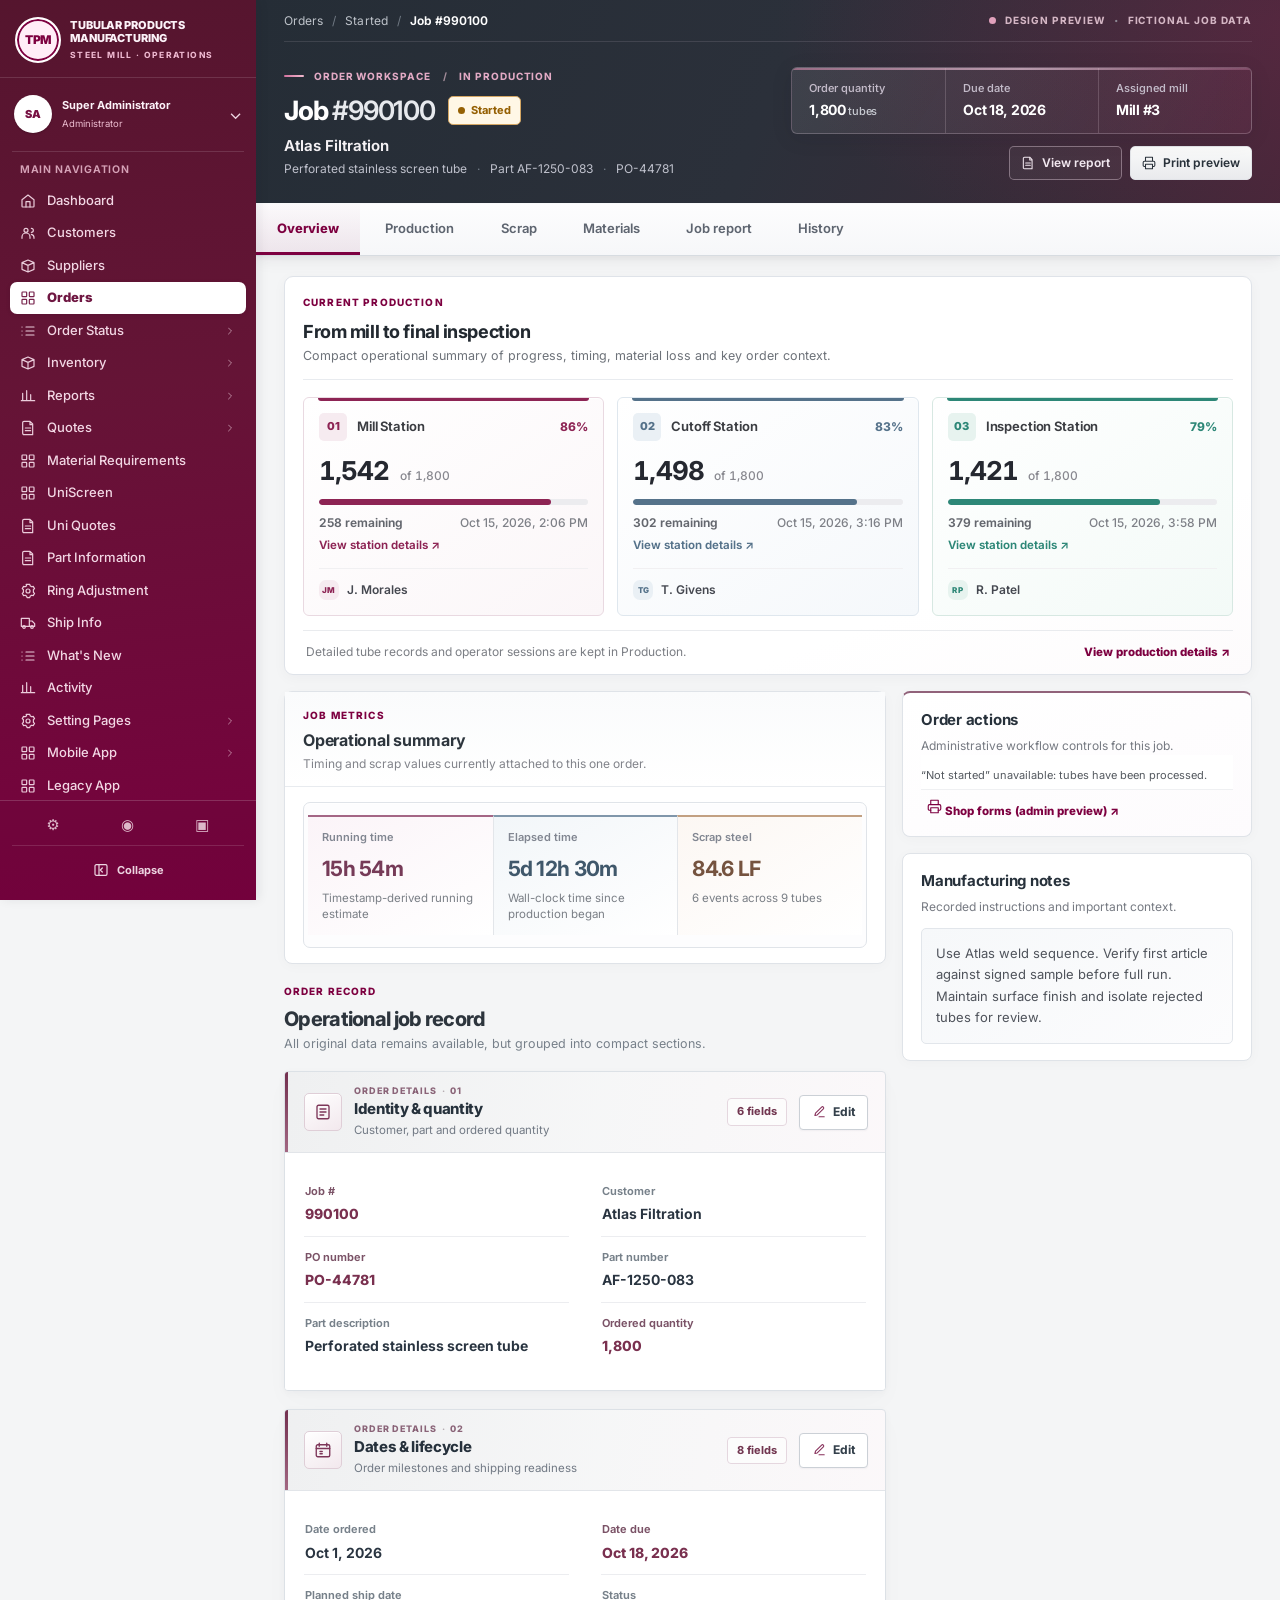
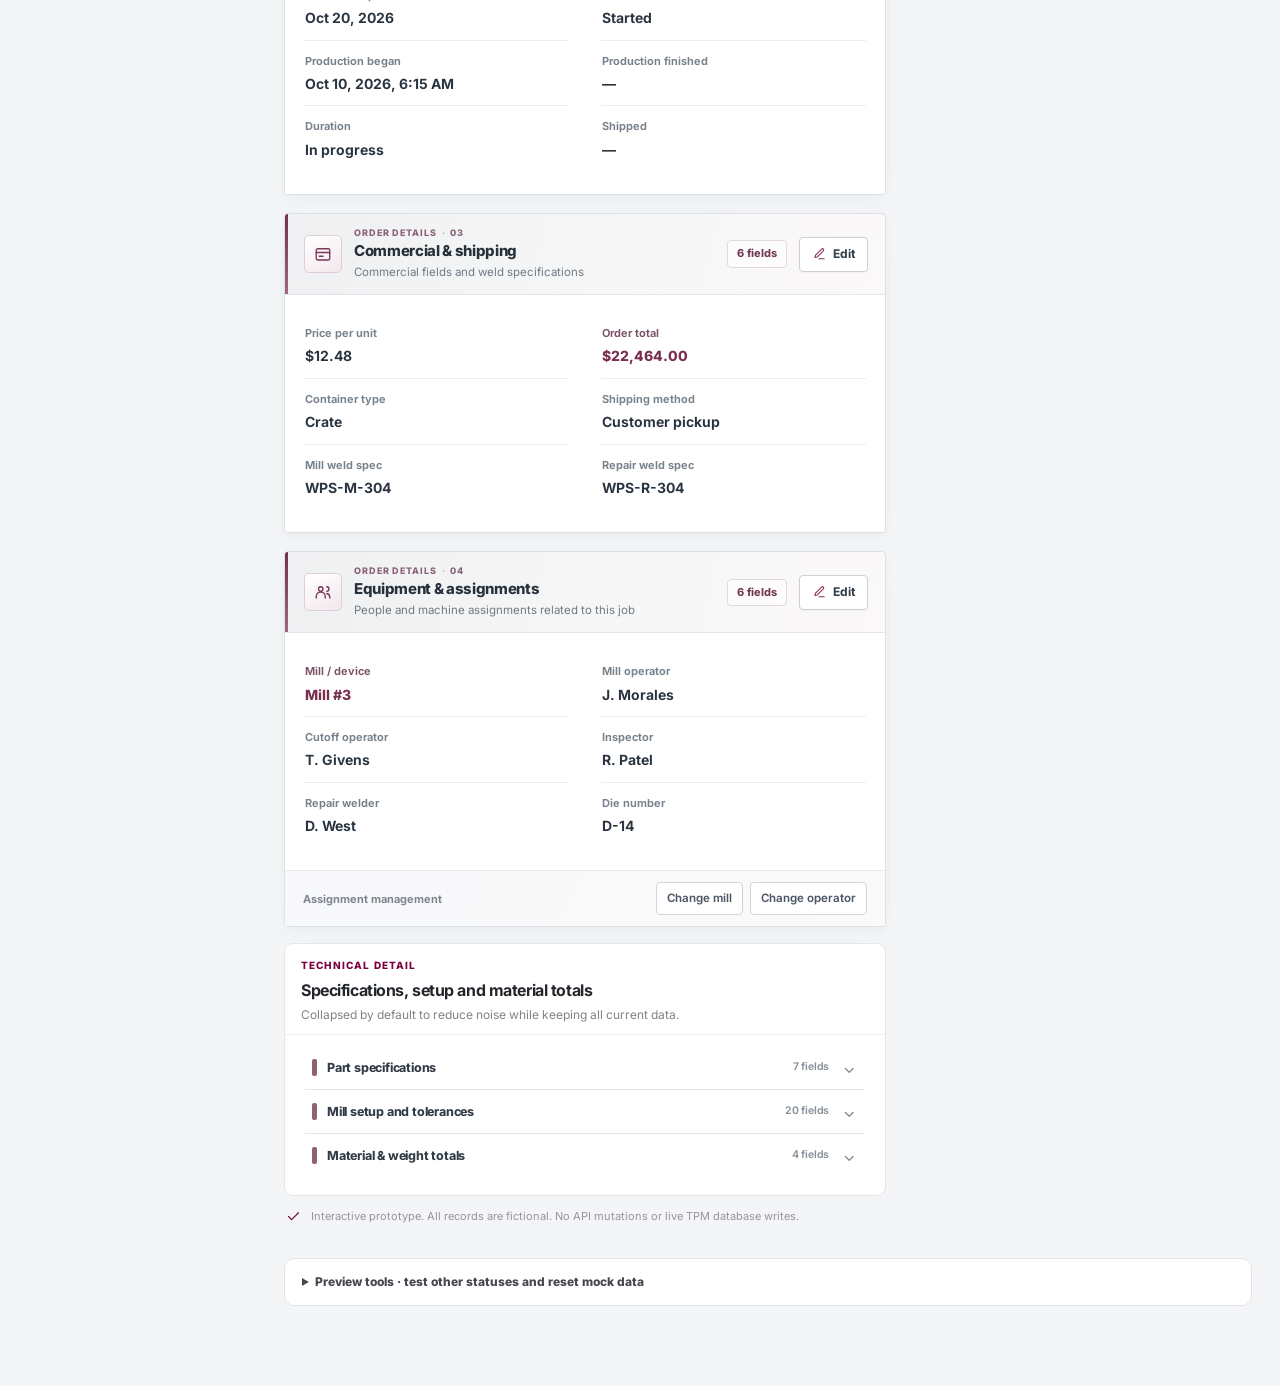
==== commit 9a3cbe61: "Deduplicate all six job tabs while preserving unique records and actions" ====
--- a/index.html
+++ b/index.html
@@ -1336,6 +1336,24 @@
 @media(max-width:700px){.prod-v2 .prod-filterbar--station{grid-template-columns:repeat(2,minmax(0,1fr))}}
 @media(max-width:380px){.prod-v2 .prod-filterbar--station{grid-template-columns:1fr}}
 
+
+/* Deduplicated job view — each type of operational record has one primary display. */
+.overview-unique-metrics{grid-template-columns:repeat(3,minmax(0,1fr))!important}
+.prod-filter-actions{display:flex;justify-content:flex-end;padding:5px 16px 9px;background:#fff}
+.mat-used-wrap{display:flex;flex-direction:column;gap:12px}
+.mat-used-wrap .hv-panel{margin:0;min-width:0}
+.mat-source-linkage,.mat-additional-weights{background:#fff;border:1px solid #dfe3e7;border-radius:4px;overflow:hidden;margin-top:12px}
+.mat-source-linkage summary,.mat-additional-weights summary{padding:14px 18px;cursor:pointer;font-size:12px;font-weight:760;color:#37434e;background:linear-gradient(90deg,#f5f6f8,#fff);list-style-position:inside}
+.mat-source-linkage summary:focus-visible,.mat-additional-weights summary:focus-visible{outline:2px solid #7d0040;outline-offset:-3px}
+.mat-source-linkage-inner{padding:12px}
+.mat-source-linkage summary span{margin-left:10px;font-size:11px;font-weight:500}
+.mat-additional-weights .mat-panel-body{padding:14px 18px}
+.hv-report-links{background:linear-gradient(100deg,#f6f7f8,#fdfcfd);border:1px solid #e1e4e9;border-radius:5px;padding:15px 18px;display:flex;flex-wrap:wrap;align-items:center;gap:10px 16px;margin:14px 0}
+.hv-report-links strong{font-size:13px;color:#303943}
+.hv-report-links span{font-size:12px;color:#616a73}
+.hv-report-links .actions{margin-left:auto;display:flex;flex-wrap:wrap;gap:7px}
+@media(max-width:700px){.overview-unique-metrics{grid-template-columns:repeat(2,minmax(0,1fr))!important}.hv-report-links .actions{margin-left:0;width:100%}}
+@media(max-width:430px){.overview-unique-metrics{grid-template-columns:minmax(0,1fr)!important}.mat-source-linkage summary span{display:block;margin:4px 0 0}}
 </style><style id="hv-style">
 /* High-volume preview across job tabs; source records are never changed. */
 .hv-area{margin-top:16px;min-width:0}.hv-panel{min-width:0;border:1px solid #dce2e7;background:#fff;border-radius:6px;overflow:hidden;box-shadow:0 1px 3px rgba(32,40,50,.035)}
@@ -1470,7 +1488,7 @@
   setup:[['Material',setup.material],['Line item',setup.line_item],['Mill angle',setup.angle],['Cutoff length',setup.cutoff_length],['OD',setup.od],['OD +',setup.od_postive],['OD −',setup.od_negtive],['Length +',setup.finished_length_postive],['Length −',setup.finished_length_negtive],['Ring minimum',setup.ring_min],['Ring maximum',setup.ring_max],['ID drift',setup.id_drift],['Mill weld spec',setup.mill_spec],['Mill amps',setup.mill_amps],['Mill volts',setup.mill_volts],['Mill speed',setup.mill_speed],['Repair weld spec',setup.repair_spec],['Repair amps',setup.repair_amps],['Repair volts',setup.repair_volts],['Repair speed',setup.repair_speed]]
 };
 const tm=[['Elapsed',dur(t.elapsed_seconds),'Wall-clock time; job still open'],['Running',dur(t.run.active_seconds),'Accumulated tube gaps ≤20 min'],['Attended',dur(t.run.attended_seconds),'Accumulated gaps ≤270 min; overlaps running'],['Setup',dur(t.setup.changeover_seconds),'Setup to production beginning'],['Ramp-up',dur(t.setup.seconds),'First successfully milled tube'],['Production gaps',num(t.run.pause_count),'Inferred >20 min; not confirmed breaks']];
-const sc=[['Scrap events',num(s.totals.events),'Entries, not unique tubes'],['Distinct scrap tubes',num(s.totals.tubes),`${s.rate.scrap_pct_tubes}% of recorded attempts (demo)`],['Steel lost',Number(s.totals.feet).toFixed(1)+' LF','Separate from mesh'],['Mesh lost',s.has_mesh?'Unknown':'N/A','No mesh recorded for this demo job']];
+const sc=[['Scrap events',num(s.totals.events),'Entries, not unique tubes'],['Distinct scrap tubes',num(s.totals.tubes),`${s.rate.scrap_pct_tubes}% of recorded attempts (demo)`],['Steel lost',Number(s.totals.feet).toFixed(1)+' LF','Separate from mesh'],['Mesh lost',s.totals.mesh_feet!=null&&Number.isFinite(Number(s.totals.mesh_feet))?Number(s.totals.mesh_feet).toFixed(1)+' LF':s.has_mesh?'Unknown':'N/A','Recorded mesh loss, separate from steel']];
 function table(cols,rows){return `<div class="table-wrap"><table><thead><tr>${cols.map(x=>`<th scope="col">${safe(x)}</th>`).join('')}</tr></thead><tbody>${rows.length?rows.map(r=>`<tr>${r.map(c=>`<td>${safe(c)}</td>`).join('')}</tr>`).join(''):`<tr><td colspan="${cols.length}" class="muted">No rows recorded for the selected mock job.</td></tr>`}</tbody></table></div>`}
 function stageCard(st){return `<article class="stage"><div class="stage-head"><h3>${safe(st.label)}</h3><span class="pill">${pct(st.done,j.quantity)}%</span></div><div class="num mono">${num(st.done)} <small>/ ${num(j.quantity)}</small></div><div class="progress"><span style="width:${pct(st.done,j.quantity)}%"></span></div><div class="helper">${num(j.quantity-st.done)} remaining · latest ${stamp(st.last_at)}</div></article>`}
 function stages(){return h.stages.map(stageCard).join('')}
@@ -1527,17 +1545,15 @@
   return `<span class="record-header-icon" aria-hidden="true"><svg viewBox="0 0 24 24" fill="none" stroke="currentColor" stroke-width="1.8" stroke-linecap="round" stroke-linejoin="round">${paths[section]||paths.identity}</svg></span>`;
  };
  const sectionNumber={identity:'01',dates:'02',commercial:'03',assignments:'04'};
- const sectionSummary={identity:`${num(j.quantity)} tubes ordered`,dates:`Due ${stamp(j.due)}`,commercial:`${money(j.revenue_total)} order value`,assignments:j.device||'Unassigned'};
- const recordSection=(section,title,subtitle,defs,extra='')=>`<section class="compact-record record-group record-group--${section}" aria-labelledby="record-title-${section}"><div class="compact-record-head"><div class="record-header-title">${recordIcon(section)}<div class="record-heading-copy"><div class="record-kicker">ORDER DETAILS <span>·</span> ${sectionNumber[section]}</div><h3 id="record-title-${section}">${safe(title)}</h3><p>${safe(subtitle)}</p></div></div><div class="record-header-controls"><span class="record-summary">${safe(sectionSummary[section])}</span><button type="button" class="btn sm record-edit-action" data-op="edit-section" data-section="${section}" aria-label="Edit ${safe(title)}">${icon('edit')} <span>Edit</span></button></div></div><div class="record-group-fields">${denseFields(defs)}</div>${extra?`<div class="record-group-toolbar"><span>Assignment management</span><div class="record-group-secondary-actions">${extra}</div></div>`:''}</section>`;
+ const recordSection=(section,title,subtitle,defs,extra='')=>`<section class="compact-record record-group record-group--${section}" aria-labelledby="record-title-${section}"><div class="compact-record-head"><div class="record-header-title">${recordIcon(section)}<div class="record-heading-copy"><div class="record-kicker">ORDER DETAILS <span>·</span> ${sectionNumber[section]}</div><h3 id="record-title-${section}">${safe(title)}</h3><p>${safe(subtitle)}</p></div></div><div class="record-header-controls"><span class="record-summary">${`${defs.length} fields`}</span><button type="button" class="btn sm record-edit-action" data-op="edit-section" data-section="${section}" aria-label="Edit ${safe(title)}">${icon('edit')} <span>Edit</span></button></div></div><div class="record-group-fields">${denseFields(defs)}</div>${extra?`<div class="record-group-toolbar"><span>Assignment management</span><div class="record-group-secondary-actions">${extra}</div></div>`:''}</section>`;
  const compactTechnicalDisclosure=(title,defs)=>`<details class="collapsible technical-disclosure"><summary><span class="technical-disclosure-name"><span class="technical-disclosure-dot" aria-hidden="true"></span>${safe(title)}</span><span class="technical-disclosure-count">${defs.length} fields</span></summary><dl class="technical-spec-grid">${defs.map(([label,value])=>`<div class="technical-spec-item"><dt>${safe(label)}</dt><dd>${safe(value)}</dd></div>`).join('')}</dl></details>`;
  const quickAction=(name,subtitle,route,ico)=>`<button class="quick-link" type="button" data-route="${route}"><span class="quick-icon">${icon(ico)}</span><span class="quick-text"><strong>${name}</strong><small>${subtitle}</small></span><span class="quick-arrow" aria-hidden="true">↗</span></button>`;
- return `<section class="journey-shell" aria-label="Manufacturing progress"><div class="journey-heading"><div><span class="mini-brand">CURRENT PRODUCTION</span><h2>From mill to final inspection</h2><p>Compact operational summary of progress, timing, material loss and key order context.</p></div><span class="journey-context">${num(j.quantity)} tubes ordered</span></div><div class="premium-stages">${stageCompact(milled,0,j.mill_op)}${stageCompact(cutoff,1,j.cutoff_op)}${stageCompact(inspection,2,j.inspector_name)}</div><div class="journey-footer"><div><span class="journey-foot-dot"></span><strong>${num(inspection.done)} tubes</strong> have reached inspection</div><div>${num(Math.max(0,j.quantity-inspection.done))} remaining <button type="button" class="inline-link" data-route="production">Production details <span aria-hidden="true">↗</span></button></div></div></section>
- <div class="overview-density"><div class="compact-stack"><section class="compact-section-card card"><div class="card-head"><div><span class="mini-brand">JOB METRICS</span><h2>Operational summary</h2><p>Timing and scrap values currently attached to this one order.</p></div></div><div class="card-body"><div class="compact-kpi-grid">${kpi('Running time',dur(t.run.active_seconds),'Timestamp-derived running estimate')} ${kpi('Elapsed time',dur(t.elapsed_seconds),'Wall-clock time since production began')} ${kpi('Scrap steel',`${Number(s.totals.feet).toFixed(1)} LF`,`${num(s.totals.events)} events across ${num(s.totals.tubes)} tubes`)} ${kpi('Inspection complete',`${pct(inspection.done,j.quantity)}%`,`${num(inspection.done)} of ${num(j.quantity)} tubes`)}</div></div></section>
+ return `<section class="journey-shell" aria-label="Manufacturing progress"><div class="journey-heading"><div><span class="mini-brand">CURRENT PRODUCTION</span><h2>From mill to final inspection</h2><p>Compact operational summary of progress, timing, material loss and key order context.</p></div></div><div class="premium-stages">${stageCompact(milled,0,j.mill_op)}${stageCompact(cutoff,1,j.cutoff_op)}${stageCompact(inspection,2,j.inspector_name)}</div><div class="journey-footer"><div>Detailed tube records and operator sessions are kept in Production.</div><button type="button" class="inline-link" data-route="production">View production details <span aria-hidden="true">↗</span></button></div></section>
+ <div class="overview-density"><div class="compact-stack"><section class="compact-section-card card"><div class="card-head"><div><span class="mini-brand">JOB METRICS</span><h2>Operational summary</h2><p>Timing and scrap values currently attached to this one order.</p></div></div><div class="card-body"><div class="compact-kpi-grid overview-unique-metrics">${kpi('Running time',dur(t.run.active_seconds),'Timestamp-derived running estimate')} ${kpi('Elapsed time',dur(t.elapsed_seconds),'Wall-clock time since production began')} ${kpi('Scrap steel',`${Number(s.totals.feet).toFixed(1)} LF`,`${num(s.totals.events)} events across ${num(s.totals.tubes)} tubes`)}</div></div></section>
  <section class="compact-section-card card order-record-panel"><div class="card-head"><div><span class="mini-brand">ORDER RECORD</span><h2>Operational job record</h2><p>All original data remains available, but grouped into compact sections.</p></div></div><div class="card-body">${recordSection('identity','Identity & quantity','Customer, part and ordered quantity',[['Job #',j.job],['Customer',j.customer_name],['PO number',j.po],['Part number',j.part],['Part description',j.part_description],['Ordered quantity',num(j.quantity)]])}${recordSection('dates','Dates & lifecycle','Order milestones and shipping readiness',[['Date ordered',stamp(j.ordered)],['Date due',stamp(j.due)],['Planned ship date',stamp(j.ship_date)],['Status',j.status_label],['Production began',stamp(j.began)],['Production finished',stamp(j.finished)],['Duration',j.duration],['Shipped',stamp(j.shipped)]])}${recordSection('commercial','Commercial & shipping','Commercial fields and weld specifications',[['Price per unit',money(j.price)],['Order total',money(j.revenue_total)],['Container type',j.cont_type],['Shipping method',j.ship_method],['Mill weld spec',j.mill_weld_spec],['Repair weld spec',j.repair_weld_spec]])}${recordSection('assignments','Equipment & assignments','People and machine assignments related to this job',[['Mill / device',j.device],['Mill operator',j.mill_op],['Cutoff operator',j.cutoff_op],['Inspector',j.inspector_name],['Repair welder',j.repair_welder_name],['Die number',j.die_number]],`<button class="btn sm" data-op="change-mill">Change mill</button><button class="btn sm" data-op="change-operator">Change operator</button>` )}</div></section>
  <section class="compact-section card"><div class="card-head"><div><span class="mini-brand">TECHNICAL DETAIL</span><h2>Specifications, setup and material totals</h2><p>Collapsed by default to reduce noise while keeping all current data.</p></div></div><div class="card-body stack premium-disclosures">${compactTechnicalDisclosure('Part specifications',jobGroups.part)}${compactTechnicalDisclosure('Mill setup and tolerances',jobGroups.setup)}${compactTechnicalDisclosure('Material & weight totals',jobGroups.weights)}</div></section></div>
- <aside class="compact-stack"><section class="card compact-sidecard premium-quick"><h3>Quick actions</h3><p>Operational shortcuts and related job views.</p><div class="compact-quick-grid quick-list">${quickAction('Job report','One-job printable summary','report','print')}${quickAction('Materials','Allocations and traceability','materials','factory')}${quickAction('Scrap','Recorded scrap and exceptions','scrap','factory')}${quickAction('History','Milestones and grouped production batches','history','check')}</div><div class="quick-operation"><div class="quick-operation-head">Workflow controls</div><div class="actions">${typeof statusButtons==='function'?statusButtons():''}</div></div><div class="quick-bottom"><button class="inline-link" type="button" data-op="forms">${icon('print')} Shop forms (admin preview) <span>↗</span></button></div></section>
- <section class="card compact-sidecard"><h3>Exceptions summary</h3><p>Reduced-noise view of issues that should stand out operationally.</p><div class="compact-alert"><div class="premium-quality-icon">!</div><div><strong>Recorded scrap & exceptions</strong><p>${num(s.totals.events)} scrap records affect ${num(s.totals.tubes)} tubes and ${Number(s.totals.feet).toFixed(1)} LF of steel. Open Scrap for reasons and tube-level detail.</p></div></div><div class="compact-mini-list"><div class="compact-mini"><label>Scrap events</label><strong>${num(s.totals.events)}</strong></div><div class="compact-mini"><label>Distinct tubes</label><strong>${num(s.totals.tubes)}</strong></div><div class="compact-mini"><label>Mesh lost</label><strong>${Number(s.totals.mesh_feet||0).toFixed(1)} LF</strong></div><div class="compact-mini"><label>Scrap rate</label><strong>${Number(s.rate.scrap_pct_tubes).toFixed(2)}%</strong></div></div></section>
- <section class="card compact-sidecard"><h3>Manufacturing notes</h3><p>Recorded instructions and important context.</p><div class="compact-notes">${safe(j.notes)}</div></section></aside></div>
+   <aside class="compact-stack"><section class="card compact-sidecard premium-quick"><h3>Order actions</h3><p>Administrative workflow controls for this job.</p><div class="quick-operation"><div class="actions">${typeof statusButtons==='function'?statusButtons():''}</div></div><div class="quick-bottom"><button class="inline-link" type="button" data-op="forms">${icon('print')} Shop forms (admin preview) <span>↗</span></button></div></section>
+<section class="card compact-sidecard"><h3>Manufacturing notes</h3><p>Recorded instructions and important context.</p><div class="compact-notes">${safe(j.notes)}</div></section></aside></div>
  <div class="premium-bottom">${icon('check')} Interactive prototype. ${typeof previewSessionChanges!=='undefined'&&previewSessionChanges?'You have made '+previewSessionChanges+' mock change(s). ':'All records are fictional. '}No API mutations or live TPM database writes.</div>`
 }
 
@@ -1599,9 +1615,8 @@
 function reportB(){return `${header('Job report','Consolidated one-job record for printing and review.')}${[['Order',jobGroups.order],['Dates',jobGroups.dates],['Assignments',jobGroups.assignments],['Part',jobGroups.part],['Setup',jobGroups.setup],['Material totals',jobGroups.weights]].map(([title,defs])=>`<div class="b-doc-section"><h3>${title}</h3>${fields(defs)}</div>`).join('')}<div class="b-doc-section"><h3>Production</h3><div class="thirds">${stages()}</div></div><div class="b-doc-section"><h3>Timing and scrap</h3>${fields([...tm,...sc].map(x=>[x[0],x[1]]))}</div><div class="b-doc-section"><h3>Notes</h3><div class="note">${safe(j.notes)}</div></div>`}
 function reportC(){
  const stats=[['Ordered quantity',num(j.quantity),'Tubes on this job','wine'],['Inspected',num(h.stages[2].done),'Recorded inspection completions','teal'],['Order value',money(j.revenue_total),'Quantity × unit price','slate'],['Scrap steel',Number(s.totals.feet).toFixed(1)+' LF','Recorded loss','amber']];
- return `<div class="tab-workspace">${tabIntro('Reports / Job-specific','Production job report','A complete, printable record for this manufacturing order. Company-wide analytics remain in Reports.',`Job #${j.job}`)}
- <div class="tab-report-intro"><div><strong>Manufacturing record · ${safe(j.customer_name)}</strong><p>${safe(j.part)} · PO ${safe(j.po)} · ${safe(j.status_label)}</p></div><div class="tab-report-controls"><button class="btn" type="button" data-print>${icon('print')} Print report</button></div></div>
- <div class="tab-stat-grid">${stats.map(x=>tabStat(...x)).join('')}</div>
+ return `<div class="tab-workspace">${tabIntro('Reports / Job-specific','Production job report','A complete, printable record for this manufacturing order. Company-wide analytics remain in Reports.','')}
+ <div class="tab-report-intro"><div><strong>Printable job dossier</strong><p>One field-level record for review and printing.</p></div><div class="tab-report-controls"><button class="btn" type="button" data-print>${icon('print')} Print report</button></div></div>
  ${tabPanel('factory','Manufacturing stage summary','Completion across mill, cutoff and inspection',`<div class="tab-stage-grid">${h.stages.map(tabStage).join('')}</div>`)}
  <div class="tab-grid">${tabPanel('check','Order information','All commercial and order fields',tabFields(jobGroups.order),{right:`${jobGroups.order.length} fields`})}${tabPanel('factory','Equipment & assignments','Mill, station operators and inspection assignments',tabFields(jobGroups.assignments),{right:`${jobGroups.assignments.length} fields`})}</div>
  <div class="tab-grid">${tabPanel('check','Recorded timing','Timing measures and their definitions',tabFields(tm.map(x=>[x[0],`${x[1]} · ${x[2]}`])),{right:`${tm.length} metrics`})}${tabPanel('factory','Scrap summary','Recorded losses and distinct affected tubes',tabFields(sc.map(x=>[x[0],`${x[1]} · ${x[2]}`])),{right:`${sc.length} metrics`})}</div>
@@ -1617,7 +1632,6 @@
  const scrapEvents=ke.groups.filter(e=>e.type==='scrap').length;
  const recent=ke.groups.length?ke.groups[ke.groups.length-1].last_at:null;
  return `<div class="tab-workspace">${tabIntro('History / Manufacturing journey','Job history & milestones','Important lifecycle changes and grouped production activity without thousands of repeated tube events.',`${ke.groups.length} recorded groups`)}
- <div class="tab-stat-grid three">${tabStat('Lifecycle milestones',num(ke.journey.length),'Includes pending milestones','wine')}${tabStat('Grouped activity',num(ke.groups.length),'Production and exception groups','slate')}${tabStat('Scrap-related groups',num(scrapEvents),'Highlighted quality exceptions','amber')}</div>
  ${tabPanel('check','Manufacturing milestones','All recorded and pending lifecycle milestones',`<div class="tab-event-list">${ke.journey.map((e,i)=>tabEvent(e.label,e.detail||'Awaiting job milestone',stamp(e.at),i+1,e.state==='pending'?'slate':i%3===1?'teal':'wine')).join('')}</div>`,{flush:true,right:`${ke.journey.length} milestones`})}
  ${tabPanel('factory','Production batches & notable events','Grouped station completions, scrap triggers and work-history changes',`<div class="tab-event-list">${ke.groups.map((e,i)=>tabEvent(e.title,`${num(e.events)} events · ${e.stage_label||'Order'} · ${e.reason||'Recorded production activity'}${e.lost_steel_lf?' · '+e.lost_steel_lf+' LF lost':''}`,stamp(e.last_at),i+1,e.type==='scrap'?'amber':e.type==='production'?'slate':'teal')).join('')}</div>`,{flush:true,right:`${ke.groups.length} groups`})}
  ${tabPanel('check','Full grouped event index','All event groups and latest recorded timestamps',tabTable(['Event','Station','Count','Reason','Tubes','Latest'],eventRows()),{flush:true})}
@@ -1925,13 +1939,18 @@
 function classifedCount(type,rows){return rows.filter(x=>x.type===type).length}
 function matStockRowsFor(kind){const old=matState.kind;matState.kind=kind;const rows=matStockRows();matState.kind=old;return rows}
 function matUsedRecords(){
- const usedSteelRows=m.used_coils.map((row,i)=>[row.coil_no,m.used_coil_heat[i]?.heat??'—',row.work??'—',m.used_coil_tubes[i]?.first_tube||'—',m.used_coil_tubes[i]?.last_tube||'—',m.used_coil_tubes[i]?.count??'—',stamp(row.date_used),'Not recorded']);
- const usedMeshRows=m.used_mesh.map(row=>[row.mesh_no,row.heat??'—',row.mesh??'—',row.type??'—',row.length===undefined?'Not recorded':matFmtLF(row.length)]);
- const tubeLog=m.tube_data.map(x=>[x.id,x.coil,matCompletionMark(!!x.mill_check,'Mill'),matCompletionMark(!!x.cutoff_check,'Cutoff'),matCompletionMark(!!x.insp_check,'Inspection'),stamp(x.mill_time),stamp(x.cutoff_time),stamp(x.insp_time)]);
- const usedPanels=`<div class="mat-trace-grid">${matPanel('Coils allocated','Present assignments; not proof of production consumption',matDataTable(['Coil','Heat','Work #','Received','Weight'],m.allocated_coils.map((x,i)=>[x.coil_no,m.alloc_coil_heat[i]?.heat??'—',x.work,stamp(x.date_received),x.weight==null?'—':num(x.weight)])), 'layers',m.allocated_coils.length+' assigned')}${matPanel('Coils used','Permanent traceability; original used-coil records',matDataTable(['Coil','Heat','Work #','First tube','Last tube','Tubes','Used date','Raw LF used'],usedSteelRows,810), 'factory',m.used_coils.length+' recorded')}</div>
- <div class="mat-trace-grid">${matPanel('Mesh allocated','Mesh currently assigned to this job',matDataTable(['Mesh','Heat','Spec','Type','Length'],m.allocated_mesh.map(x=>[x.mesh_no,x.heat,x.mesh,x.type,x.length==null?'—':matFmtLF(x.length)])), 'layers',m.allocated_mesh.length+' assigned')}${matPanel('Mesh used','Mesh consumed in recorded production',matDataTable(['Mesh','Heat','Spec','Type','Used LF'],usedMeshRows), 'factory',m.used_mesh.length+' recorded')}</div>
- ${matPanel('Tube traceability','Only the records supplied in this fictional preview—not all production tubes',matDataTable(['Tube','Source coil','Mill','Cutoff','Inspection','Mill time','Cutoff time','Inspection time'],tubeLog,960,[2,3,4]),'check',`${m.tube_data.length} sample rows`)}`;
- return `<div class="mat-used-wrap"><div class="mat-used-headline"><div><span class="mat-eyebrow">RECORDED MATERIAL HISTORY · READ ONLY</span><h3>What this job actually used</h3><p>Used-coil records and tube history remain separate from stock allocations, even if an allocation is later released.</p></div><div class="mat-used-summary"><span>${m.used_coils.length} used coils</span><span>${m.used_mesh.length} used mesh records</span><span>${m.tube_data.length} tube samples</span></div></div>${usedPanels}</div>`;
+ const kind=matState.kind;
+ const isCoil=kind==='coil';
+ const typeLabel=isCoil?'steel coils':'mesh rolls';
+ const usageKind=isCoil?'coil-use':'mesh-use';
+ const usageId=isCoil?'material-coils':'material-mesh';
+ const counts=isCoil?m.used_coils.length:m.used_mesh.length;
+ const usageTable=typeof hvPanel==='function'
+   ?hvPanel(usageId,usageKind,{title:isCoil?'Used coil history':'Used mesh history',subtitle:`${counts} source usage entries · browse original or synthetic scale-test data`,dataset:'original'})
+   :matPanel(isCoil?'Used coil history':'Used mesh history','Recorded usage; loading the searchable register',`<div class="mat-note">${counts} original usage entries</div>`);
+ const sourceCoilLookup=isCoil?`<details class="mat-source-linkage"><summary>Tube-to-coil linkage <span class="mat-muted">Source material only; check statuses are in Production</span></summary><div class="mat-source-linkage-inner">${typeof hvPanel==='function'?hvPanel('material-tubes','coil-trace',{title:'Tube source coils',subtitle:'Which coil supplied each tube; visit Production for station checks',dataset:'original'}):'<div class="mat-note">Source coil records available when the page finishes loading.</div>'}</div></details>`:'';
+ return `<section class="mat-used-wrap" aria-label="Recorded material usage"><div class="mat-used-headline"><div><span class="mat-eyebrow">RECORDED USAGE · READ ONLY</span><h3>Used ${typeLabel}</h3><p>This is a usage history, not an additional allocation table. Use the Steel / Mesh switch above to change materials.</p></div></div>
+ ${usageTable}${sourceCoilLookup}</section>`;
 }
 function matAuditView(){return `<details class="mat-demo-audit"><summary>Preview-only allocation history ${matState.audit.length?`(${matState.audit.length})`:''} · not a TPM audit log</summary><ul>${matState.audit.length?matState.audit.slice(0,10).map(x=>`<li><strong>${safe(x.action)} ${x.count} ${safe(x.kind)}${x.count===1?'':'s'}</strong> · ${safe(x.when)}<div class="mat-muted">${safe(x.ids.join(', '))}${x.note?' · Note: '+safe(x.note):''}</div></li>`).join(''):'<li>No mock allocation actions yet.</li>'}</ul></details>`}
 function matPage(){
@@ -1944,15 +1963,13 @@
  ['Tube footage produced',matFmtLF(j.total_tube),'Recorded finished-tube footage; not raw coil withdrawal','teal'],
  ['Raw stock LF consumed','Not recorded',`Used-coil records lack consumed LF · ${Number(s.totals.feet).toFixed(1)} LF separately recorded as scrap`,'amber']
  ];
- return `<div class="mat-workspace"><header class="mat-hero"><div><span class="mat-eyebrow">MATERIALS / JOB #${safe(j.job)}</span><h2>Material planning & usage</h2><p>Allocate coils and mesh in bulk, understand linear footage, and trace what production actually used.</p></div><span class="mat-badge">${safe(j.part)} · ${num(j.quantity)} tubes</span></header>
+ return `<div class="mat-workspace"><header class="mat-hero"><div><span class="mat-eyebrow">MATERIALS / JOB #${safe(j.job)}</span><h2>Material planning & usage</h2><p>Allocate coils and mesh in bulk, understand linear footage, and trace what production actually used.</p></div></header>
  <div class="mat-stats">${baseStats.map(x=>matStat(...x)).join('')}</div>
- <div class="mat-context"><span style="font-size:16px;color:#8f416a">ⓘ</span><div><strong>These LF values mean different things.</strong> Order LF is a planning reference; allocated LF depends on recorded coil dimensions and weight; the 12,096 LF represents tube output. Raw coil withdrawal isn't in this fixture, so it cannot be calculated reliably from tube count or added to scrap. The <strong>${Number(s.totals.feet).toFixed(1)} LF scrap</strong> is a separate recorded loss.</div></div>
+ <div class="mat-context"><span style="font-size:16px;color:#8f416a">ⓘ</span><div><strong>These LF values mean different things.</strong> Order LF is a planning reference; allocated LF depends on recorded coil dimensions and weight; Finished tube footage is not the same as raw-coil withdrawal. Raw LF consumed is unknown, so it must not be estimated from completed tubes. Recorded scrap is tracked independently on the Scrap tab.</div></div>
  ${matManagement()}
  ${matPlanningCoverage()}
- <div class="mat-flow"><div><span class="mat-softlabel">01 · Set aside</span><strong>${m.allocated_coils.length} coils + ${m.allocated_mesh.length} mesh</strong><small>Stock assignments can be changed in bulk.</small></div><div><span class="mat-softlabel">02 · Material used</span><strong>${m.used_coils.length} used-coil records</strong><small>Consumption records stay intact after releasing stock.</small></div><div><span class="mat-softlabel">03 · Tube trace</span><strong>${m.tube_data.length} sample tube records</strong><small>Use production history for complete tube counts.</small></div></div>
  ${matUsedRecords()}
- ${matPanel('Material & weight totals','Original job-level reference data; all fields retained',`<div class="mat-panel-body">${tabFields(jobGroups.weights)}</div>`,'factory')}
- ${hvMaterialsExpansion()}
+ <details class="mat-additional-weights"><summary>Additional original weight measurements</summary><div class="mat-panel-body">${tabFields(jobGroups.weights.filter(x=>x[0]==='Weight before'||x[0]==='Weight after'))}</div></details>
  ${matAuditView()}
  <div class="mat-note"><strong>Inventory behavior in TPM:</strong> Steel filters include allocated/all-width/part-width and blank/perforated. Mesh supports allocated/all/part-match and role layers. Selection and changes run via the existing allocation endpoints in Laravel, not this preview. The 186 coil and 82 mesh inventory options here are generated solely to test high-volume UI.</div></div>`;
 }
@@ -2138,9 +2155,8 @@
 function productionLarge(){const intro=tabIntro('Production / Work records','Production activity','Track completed station counts and explore high-volume employee and station logs without losing individual records.','3 stations · 3 operators');const stageCards=`<div class="tab-stage-grid">${h.stages.slice(0,3).map((st,i)=>tabStage(st,i).replace('class="premium-stage"',`class="premium-stage" role="button" tabindex="0" aria-label="Open ${safe(st.label)} station details"`)).join('')}</div>`;const stats=tm.map((entry,i)=>tabStat(entry[0],entry[1],entry[2],['wine','slate','teal','amber','slate','wine'][i])).join('');return `<div class="tab-workspace prod-v2">${intro}
 <div class="prod-state-note"><span aria-hidden="true">◇</span><div><strong>Volume-testing preview:</strong> Original production counts and 7 recorded worker sessions are preserved. The 108 extra operator sessions and 96 tube-stage checks are fictional scale-test examples, not TPM records. Check states map to the real mill_check, cutoff_check and insp_check fields; no review or hold status has been invented.</div></div>
 ${tabPanel('factory','Station completion','Original job roll-up · click a station to see its counts',stageCards,{right:`${num(j.quantity)} tubes ordered`})}
-<div class="prod-kpi-line"><div class="prod-kpi"><label>Workforce in source</label><strong>${h.people.length} operators</strong></div><div class="prod-kpi"><label>Original worker sessions</label><strong>${prodOriginal.length} recorded</strong></div><div class="prod-kpi"><label>Scale-test capacity</label><strong>${num(prodDemoPeople.length+prodDemoStages.length)} rows</strong></div></div>
 ${tabPanel('users','Operators & contributions','Select an operator to inspect detailed sessions; aggregate metrics remain from the original source.',prodCards(),{right:'3 operators'})}
-<section class="tab-panel prod-register" aria-label="Employee work sessions"><div class="tab-panel-head"><div class="tab-panel-ident"><span class="tab-panel-icon">${icon('users')}</span><div><h3>Employee work sessions</h3><p>Sessions are calculated from recorded tube work; a 20-minute gap starts a new session.</p></div></div><span class="tab-header-side">${prodState.dataset==='demo'?'Scale-test data':'Original records'}</span></div><div class="prod-filterbar"><label class="prod-control prod-control--search">Search sessions<input type="search" data-prod-input="search" value="${safe(prodState.search)}" placeholder="ID, employee, station, date or tubes…" autocomplete="off" aria-label="Search employee work sessions"></label><label class="prod-control">Operator<select data-prod-select="person">${prodSelect([['all','All operators'],...prodPersonOption],prodState.person)}</select></label><label class="prod-control">Dataset<select data-prod-select="dataset">${prodSelect([['demo','Scale test · 36 per person'],['original','Original recorded sessions']],prodState.dataset)}</select></label><label class="prod-control">Sort<select data-prod-select="sort">${prodSelect([['newest','Newest first'],['oldest','Oldest first'],['tubes','Most tubes']],prodState.sort)}</select></label></div><div class="prod-table-status" style="padding:7px 16px;background:#fff"><span>Source records remain available in the Dataset dropdown.</span><button type="button" class="prod-row-link" data-prod-act="people-reset">Reset filters</button></div><div id="prod-people-results">${prodPeopleResults()}</div><div class="prod-origin-note">Time and tube totals on operator cards come from the source roll-up. Demonstration rows are illustrative test slices; don't add them to the source session figures.</div></section>
+<section class="tab-panel prod-register" aria-label="Employee work sessions"><div class="tab-panel-head"><div class="tab-panel-ident"><span class="tab-panel-icon">${icon('users')}</span><div><h3>Employee work sessions</h3><p>Sessions are calculated from recorded tube work; a 20-minute gap starts a new session.</p></div></div><span class="tab-header-side">${prodState.dataset==='demo'?'Scale-test data':'Original records'}</span></div><div class="prod-filterbar"><label class="prod-control prod-control--search">Search sessions<input type="search" data-prod-input="search" value="${safe(prodState.search)}" placeholder="ID, employee, station, date or tubes…" autocomplete="off" aria-label="Search employee work sessions"></label><label class="prod-control">Operator<select data-prod-select="person">${prodSelect([['all','All operators'],...prodPersonOption],prodState.person)}</select></label><label class="prod-control">Dataset<select data-prod-select="dataset">${prodSelect([['demo','Scale test · 36 per person'],['original','Original recorded sessions']],prodState.dataset)}</select></label><label class="prod-control">Sort<select data-prod-select="sort">${prodSelect([['newest','Newest first'],['oldest','Oldest first'],['tubes','Most tubes']],prodState.sort)}</select></label></div><div class="prod-filter-actions"><button type="button" class="prod-row-link" data-prod-act="people-reset">Reset filters</button></div><div id="prod-people-results">${prodPeopleResults()}</div></section>
 <section class="tab-panel prod-register" aria-label="Tube stage check register"><div class="tab-panel-head"><div class="tab-panel-ident"><span class="tab-panel-icon">${icon('factory')}</span><div><h3>Tube stage checks</h3><p>Each row represents one tube at one station, matching TPM tube check columns.</p></div></div><span class="tab-header-side">96 mock checks · 15 original fixture checks</span></div>
 <div class="prod-filterbar prod-filterbar--station">
 <label class="prod-control prod-control--search">Search tube checks<input type="search" data-prod-input="stage-search" value="${safe(prodState.stageSearch)}" placeholder="Tube ID, station, check field, operator…" autocomplete="off" aria-label="Search tube stage checks"></label>
@@ -2152,7 +2168,7 @@
 <div class="prod-origin-note">A green check means the stage flag is <strong>1</strong>. A red X means no stage check is recorded—it does <strong>not</strong> mean inspection failure, scrap, hold, or rejection. TPM also supports Ring weld, Tack weld, Ring end and Final checkpoints; those fields are not present in this sample job fixture and are not simulated here.</div></section>
 
 <div class="prod-timing"><details><summary><span>Timing checkpoints <span class="prod-muted">· all 6 original measurements</span></span><span aria-hidden="true">⌄</span></summary><div class="prod-timing-inner"><div class="tab-stat-grid three">${stats}</div><div class="tab-timing-note"><strong>Timing context:</strong> Running and attended overlap; elapsed is wall-clock time. Production gaps are inferred, not confirmed employee breaks. Do not sum these durations.</div></div></details></div>
-<div class="tab-footline">Production counts and original session records remain unchanged. The additional work sessions and tube-stage checks are fictional scale-test data.</div></div>`}
+</div>`}
 function prodRefresh(section){if(section==='people'){const target=document.getElementById('prod-people-results');if(target)target.innerHTML=prodPeopleResults()}else{const target=document.getElementById('prod-station-results');if(target)target.innerHTML=prodStationResults()}}
 function prodDetail(id){
  const row=prodOriginal.concat(prodDemoPeople,prodOriginalChecks,prodDemoStages).find(x=>x.id===id);
@@ -2201,13 +2217,14 @@
   original:hvHistoryOriginal,demo:hvHistoryMock,rows:x=>[x.id,x.title,x.stage_label||'Order',x.type,num(x.events),num(x.distinct_tubes||0),hvTime(x.last_at)],date:x=>x.last_at},
  trace:{title:'Tube traceability',subtitle:'Tube IDs and the actual mill_check / cutoff_check / insp_check fields',columns:['Tube ID','Source coil','Mill','Cutoff','Inspection','Mill time','Cutoff time','Inspection time'],
   original:hvTubeSource,demo:hvTubeMock,rows:x=>[x.id,x.coil,hvCheck(x.mill_check),hvCheck(x.cutoff_check),hvCheck(x.insp_check),hvTime(x.mill_time),hvTime(x.cutoff_time),hvTime(x.insp_time)],date:x=>x.mill_time},
+ 'coil-trace':{title:'Tube source coils',subtitle:'Source-coil linkage only; stage checks are in Production',columns:['Tube ID','Source coil'],original:hvTubeSource,demo:hvTubeMock,rows:x=>[x.id,x.coil||'Not recorded'],date:x=>x.mill_time},
  'coil-use':{title:'Used coil history',subtitle:'Usage history remains read-only and independent of coil allocation',columns:['Coil','Work #','Heat','First tube','Last tube','Tubes','Used date','Raw LF used'],
   original:hvCoilSource,demo:hvCoilMock,rows:x=>[x.coil_no,x.work,x.heat,x.first_tube,x.last_tube,x.tubes??'Not recorded',hvTime(x.date_used),'Not recorded'],date:x=>x.date_used},
  'mesh-use':{title:'Used mesh history',subtitle:'Mesh usage separate from current stock assignments',columns:['Mesh','Heat','Spec','Type','Used date','Recorded LF'],
   original:hvMeshSource,demo:hvMeshMock,rows:x=>[x.mesh_no,x.heat,x.mesh,x.type,hvTime(x.date_used),x.length==null?'Not recorded':`${x.length} LF`],date:x=>x.date_used}
 };
 const hvRegistry={};
-function hvInstance(instance,kind,options={}){if(!hvRegistry[instance])hvRegistry[instance]={kind,dataset:'demo',query:'',station:'all',order:'newest',page:1,size:25};return hvRegistry[instance]}
+function hvInstance(instance,kind,options={}){if(!hvRegistry[instance])hvRegistry[instance]={kind,dataset:options.dataset||'demo',query:'',station:'all',order:'newest',page:1,size:25};return hvRegistry[instance]}
 function hvAllRows(instance){const v=hvRegistry[instance],def=hvFormats[v.kind],a=[...def[v.dataset]];let rows=a;
  const words=v.query.toLowerCase().trim().replace(/[-_]/g,' ').split(/\s+/).filter(Boolean);
  if(words.length)rows=rows.filter(x=>{const fields=def.rows(x).map(v=>String(v).replace(/<[^>]*>/g,' ')).join(' ')+' '+JSON.stringify(x);const text=fields.toLowerCase().replace(/[-_]/g,' ');return words.every(w=>text.includes(w))});
@@ -2218,7 +2235,7 @@
  return `<div class="hv-scroll-note">Swipe table sideways to see all source fields. Record IDs remain visible.</div><div class="hv-table-viewport" tabindex="0" role="region" aria-label="Scrollable ${safe(d.title)} table"><table class="hv-table"><thead><tr>${d.columns.map(name=>`<th scope="col">${safe(name)}</th>`).join('')}</tr></thead><tbody>${cells||`<tr><td colspan="${d.columns.length}"><div class="hv-empty"><strong>No matching records</strong>Try clearing the search or switching datasets.</div></td></tr>`}</tbody></table></div>
  <div class="hv-footer"><span>Showing <strong>${all.length?from+1:0}–${Math.min(from+v.size,all.length)}</strong> of <strong>${all.length}</strong> ${v.dataset==='demo'?'synthetic scale-test':'original fixture'} records</span><div class="hv-buttons"><button type="button" data-hv-action="first" data-hv-instance="${safe(instance)}" ${v.page===1?'disabled':''}>« First</button><button type="button" data-hv-action="prev" data-hv-instance="${safe(instance)}" ${v.page===1?'disabled':''}>← Previous</button><span>Page ${v.page} / ${pages}</span><button type="button" data-hv-action="next" data-hv-instance="${safe(instance)}" ${v.page===pages?'disabled':''}>Next →</button><button type="button" data-hv-action="last" data-hv-instance="${safe(instance)}" ${v.page===pages?'disabled':''}>Last »</button></div></div>`;
 }
-function hvPanel(instance,kind,options={}){const d=hvFormats[kind],v=hvInstance(instance,kind);const stations=d.stage?['Mill','Cutoff','Inspection','Order'].filter(x=>[...d.original,...d.demo].some(r=>(r.stage_label||r.stage||'Order')===x)):[];
+function hvPanel(instance,kind,options={}){const d=hvFormats[kind],v=hvInstance(instance,kind,options);const stations=d.stage?['Mill','Cutoff','Inspection','Order'].filter(x=>[...d.original,...d.demo].some(r=>(r.stage_label||r.stage||'Order')===x)):[];
  return `<section class="hv-panel" id="hv-panel-${safe(instance)}"><header class="hv-head"><div class="hv-head-text"><h3>${safe(options.title||d.title)}</h3><p>${safe(options.subtitle||d.subtitle)}</p></div><span class="hv-identity">${d.demo.length} mock entries · ${d.original.length} source</span></header>
  <div class="hv-note"><span aria-hidden="true">ⓘ</span><span><strong>Volume-testing fixture.</strong> Mock rows are examples using TPM's field terminology, not additional work recorded in the database. Job totals above always use original data.</span></div>
  <div class="hv-toolbar"><label class="hv-control">Dataset<select data-hv-input="dataset" data-hv-instance="${safe(instance)}"><option value="demo" ${v.dataset==='demo'?'selected':''}>High-volume mock</option><option value="original" ${v.dataset==='original'?'selected':''}>Original recorded</option></select></label><label class="hv-control hv-search">Search records<input type="search" data-hv-input="query" data-hv-instance="${safe(instance)}" placeholder="Search ID, field, station or date" value="${safe(v.query)}" autocomplete="off"></label>
@@ -2229,26 +2246,22 @@
 function hvDisclosure(label,inside,open=false){return `<details class="hv-disclosure" ${open?'open':''}><summary>${safe(label)} <span class="hv-tiny">Searchable · paginated · mock and original views</span></summary><div class="hv-disclosure-body">${inside}</div></details>`}
 function hvMaterialsExpansion(){return `<section class="hv-area" aria-label="High-volume traceability preview">${hvDisclosure('Explore large material-usage histories · scale test',hvPanel('material-tubes','trace')+hvPanel('material-coils','coil-use')+hvPanel('material-mesh','mesh-use'))}</section>`}
 const hvOldOverview=renderers.C.overview;
-renderers.C.overview=()=>hvOldOverview().replace('<div class="premium-bottom">',`<div class="hv-overview-preview">${hvDisclosure('Explore a high-volume scrap / exception register',hvPanel('overview-scrap','scrap'),false)}</div><div class="premium-bottom">`);
+renderers.C.overview=hvOldOverview;
 renderers.C.scrap=()=>{
  const stats=sc.map((r,i)=>tabStat(r[0],r[1],r[2],['wine','slate','amber','teal'][i])).join('');
- return `<div class="tab-workspace hv-workspace">${tabIntro('Quality / Exceptions','Scrap & quality events','Recorded totals above; searchable mock-volume cases below use TPM’s actual scrap-reason fields.',`${num(s.totals.events)} source scrap events`)}<div class="tab-stat-grid">${stats}</div>
- <div class="hv-profile"><div><strong>${num(hvScrapOriginal.length)} source groups</strong><span>Fixture's original scrap groups</span></div><div><strong>${num(hvScrapMock.length)} mock rows</strong><span>Stress test search and pagination</span></div><div><strong>${Number(s.totals.feet).toFixed(1)} LF</strong><span>Original scrap steel total; excludes mock rows</span></div></div>
+ return `<div class="tab-workspace hv-workspace">${tabIntro('Quality / Exceptions','Scrap & quality events','Recorded totals above; searchable mock-volume cases below use TPM’s actual scrap-reason fields.','')}<div class="tab-stat-grid">${stats}</div>
  ${hvPanel('scrap-primary','scrap')}
- ${hvDisclosure('Browse production and scrap activity together',hvPanel('scrap-history','history'))}
- <div class="tab-footline">The original scrap total counts are not summed from the example rows. Reasons and stage labels are based on existing TPM fields.</div></div>`;
+  <div class="tab-footline">The original scrap total counts are not summed from the example rows. Reasons and stage labels are based on existing TPM fields.</div></div>`;
 };
 renderers.C.history=()=>{
  const milestones=ke.journey.map((e,i)=>tabEvent(e.label,e.detail||'Awaiting job milestone',stamp(e.at),i+1,e.state==='pending'?'slate':i%3===1?'teal':'wine')).join('');
- return `<div class="tab-workspace hv-workspace">${tabIntro('History / Manufacturing journey','Job history & milestones','Production batches and notable exceptions are browsable independently from fixed job milestones.',`${ke.groups.length} original activity groups`)}
- <div class="tab-stat-grid three">${tabStat('Lifecycle milestones',num(ke.journey.length),'Original recorded and pending milestones','wine')}${tabStat('Original activity groups',num(ke.groups.length),'Real source fixture only','slate')}${tabStat('Mock scale-test groups',num(hvHistoryMock.length),'Excluded from all job totals','teal')}</div>
+ return `<div class="tab-workspace hv-workspace">${tabIntro('History / Manufacturing journey','Job history & milestones','Production batches and notable exceptions are browsable independently from fixed job milestones.','')}
  ${tabPanel('check','Manufacturing milestones','Original lifecycle record; pending milestones are not invented',`<div class="tab-event-list">${milestones}</div>`,{flush:true,right:`${ke.journey.length} source milestones`})}
  ${hvPanel('history-primary','history')}
- ${hvDisclosure('Review scrap and exception history',hvPanel('history-scrap','scrap'))}
- <div class="tab-footline">Routine tube checks belong in Production. History groups recorded work for readability; mock rows are solely for large-volume interaction testing.</div></div>`;
+  <div class="tab-footline">Routine tube checks belong in Production. History groups recorded work for readability; mock rows are solely for large-volume interaction testing.</div></div>`;
 };
 const hvOldReport=renderers.C.report;
-renderers.C.report=()=>hvOldReport()+`<div class="hv-area">${hvDisclosure('Detailed data appendix · designed for high-volume jobs',hvPanel('report-checks','trace',{title:'Tube completion detail'})+hvPanel('report-scrap','scrap',{title:'Scrap / quality detail'})+hvPanel('report-coils','coil-use',{title:'Material usage detail'}))}</div>`;
+renderers.C.report=()=>hvOldReport()+`<div class="hv-report-links"><strong>Need individual records?</strong><span>Detailed tables stay in their operational tabs.</span><div class="actions"><button type="button" class="btn sm" data-route="production">Production checks →</button><button type="button" class="btn sm" data-route="scrap">Scrap details →</button><button type="button" class="btn sm" data-route="materials">Material usage →</button></div></div>`;
 let hvTimer=null;
 function hvRefresh(instance){const el=document.getElementById(`hv-result-${instance}`);if(!el)return;const viewport=el.querySelector('.hv-table-viewport');const left=viewport?.scrollLeft||0;el.innerHTML=hvResults(instance);const after=el.querySelector('.hv-table-viewport');if(after)after.scrollLeft=left;}
 document.addEventListener('change',e=>{const x=e.target.closest('[data-hv-input]');if(!x||x.dataset.hvInput==='query')return;clearTimeout(hvTimer);const instance=x.dataset.hvInstance,v=hvRegistry[instance];if(!v)return;v[x.dataset.hvInput]=x.dataset.hvInput==='size'?Number(x.value):x.value;v.page=1;hvRefresh(instance)},true);
